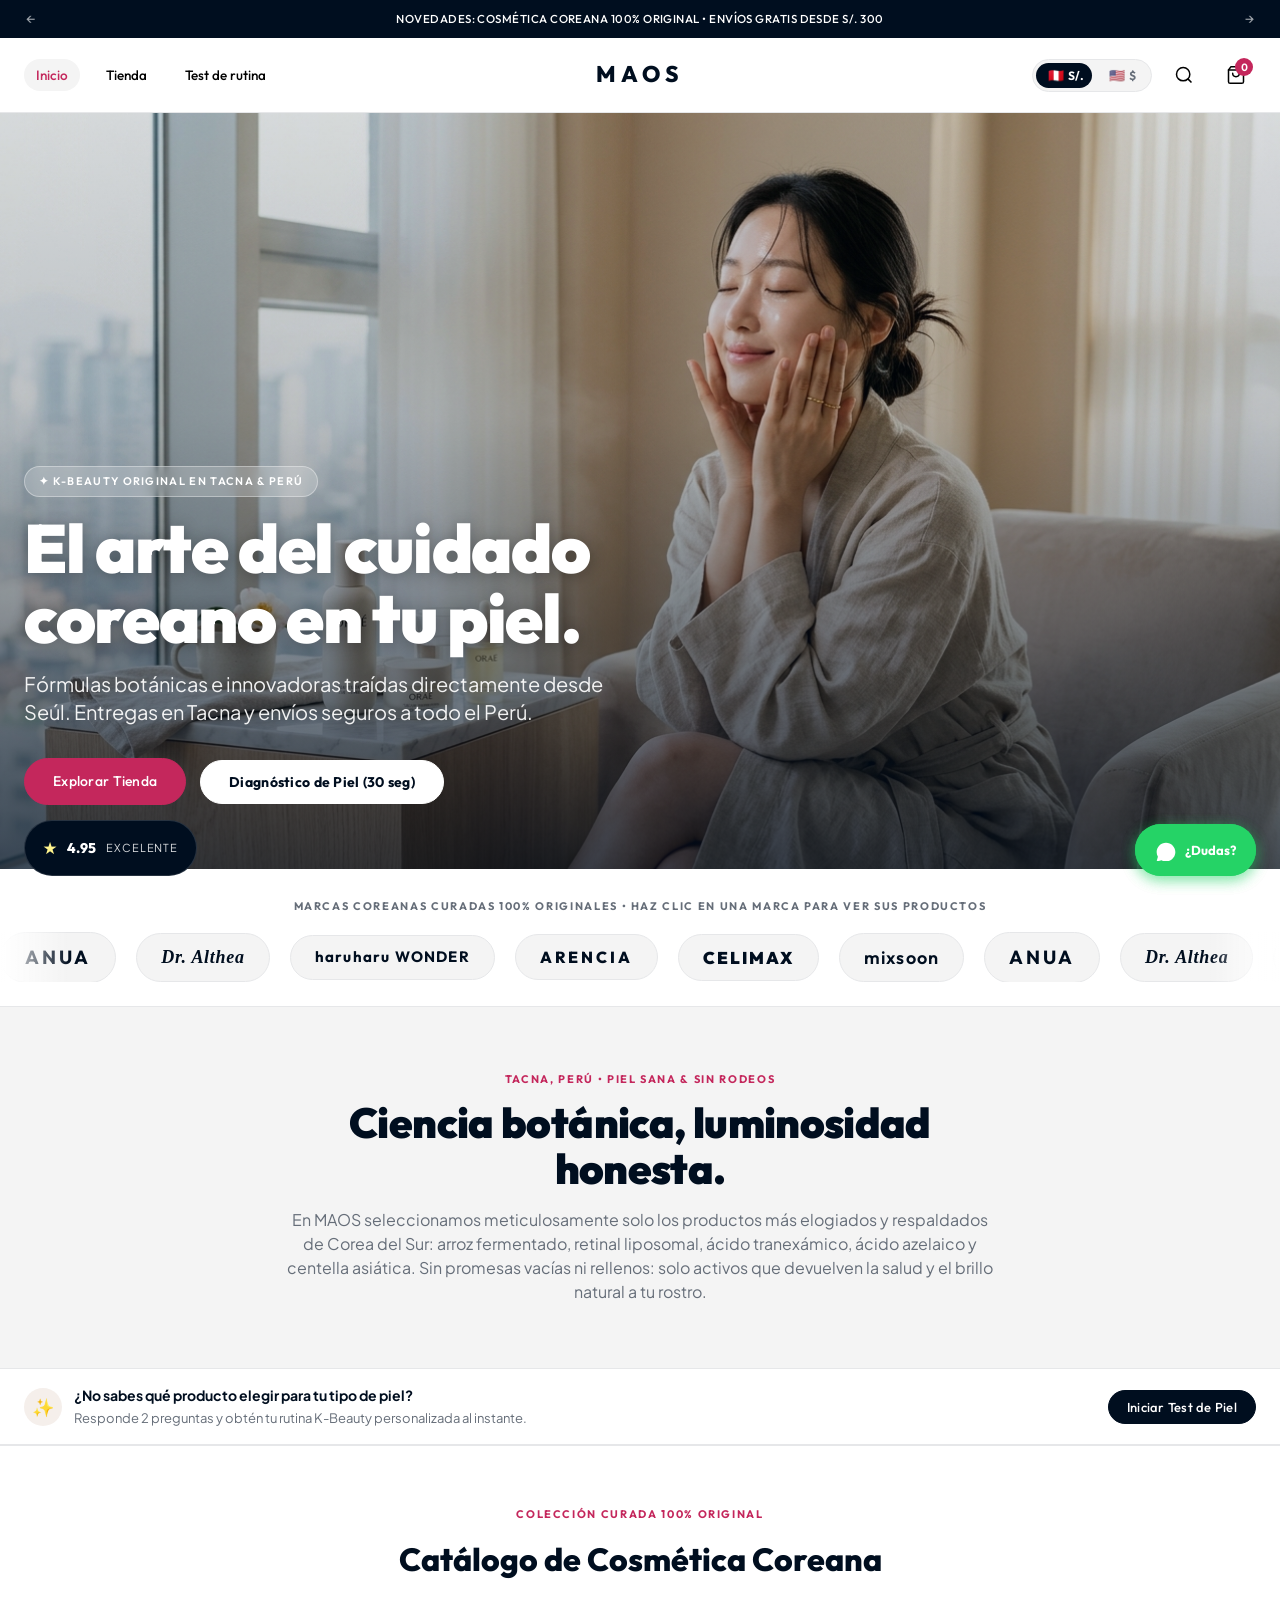
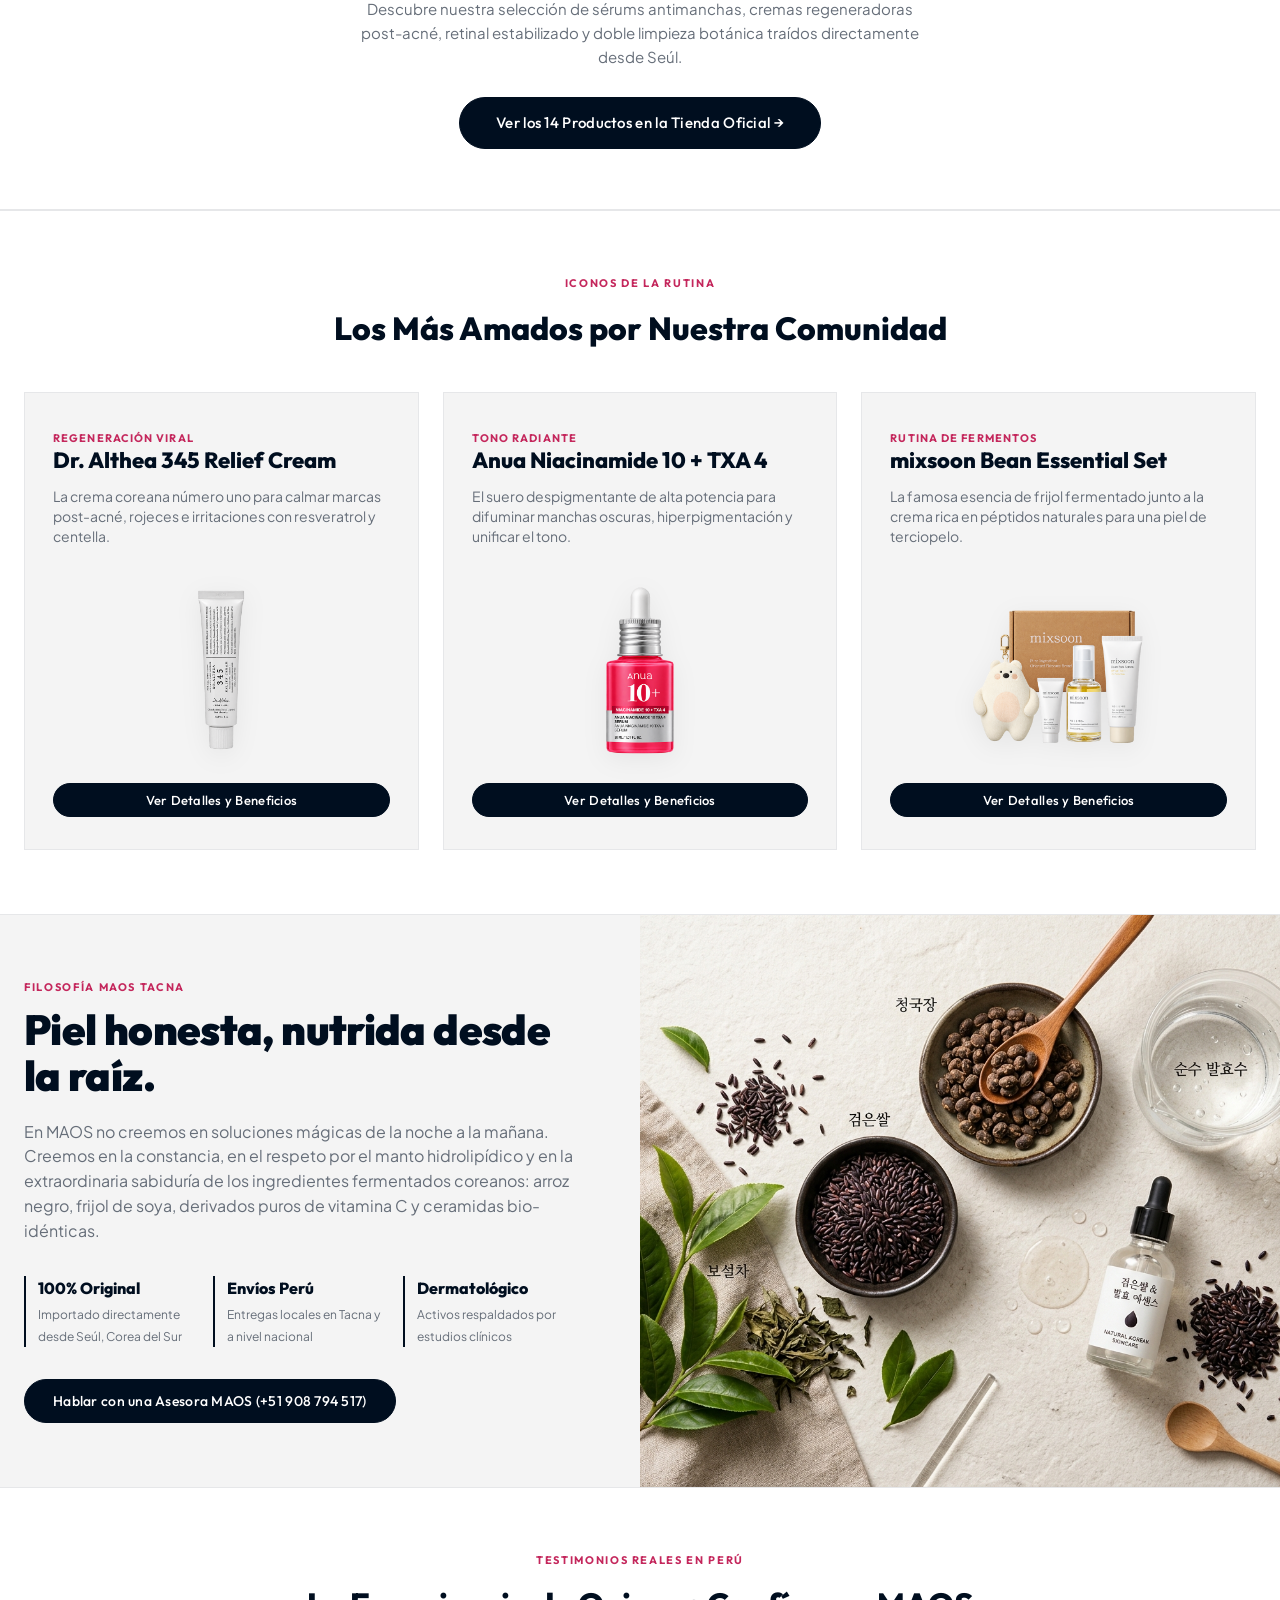
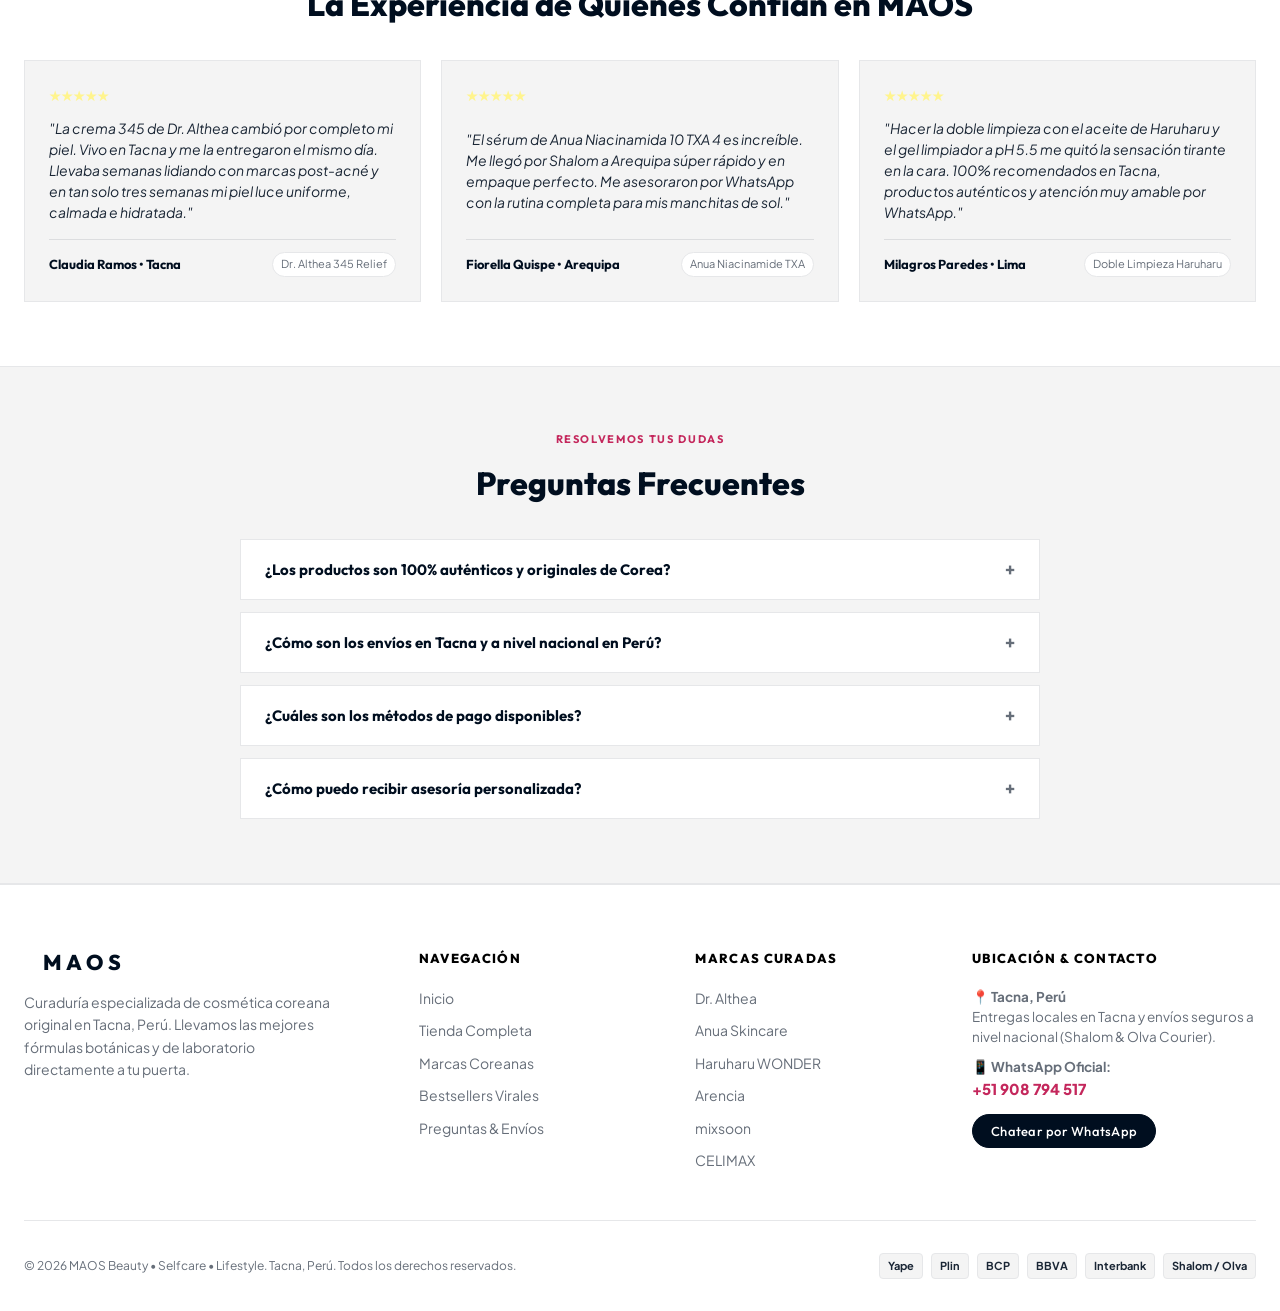
==== index.html @ 3d64fbd2 "maos.v1" ====
<!DOCTYPE html>
<html lang="es">

<head>
  <meta charset="UTF-8" />
  <meta name="viewport" content="width=device-width, initial-scale=1.0" />
  <title>MAOS • Skincare Coreano en Tacna, Perú | Cosmética 100% Original</title>
  <meta name="description"
    content="MAOS Tacna — Cosmética y skincare coreano 100% original. Envíos a todo el Perú y entregas en Tacna. Fórmulas auténticas de Seúl: Dr. Althea, Anua, Haruharu Wonder, Arencia, Celimax y Mixsoon." />

  <!-- Open Graph -->
  <meta property="og:title" content="MAOS • Skincare Coreano en Tacna, Perú" />
  <meta property="og:description"
    content="Cosmética coreana original curada en Tacna para transformar tu piel. Envíos gratis a partir de S/. 300 a todo el Perú." />
  <meta property="og:type" content="website" />
  <meta property="og:image" content="assets/hero_lifestyle.jpg" />

  <!-- Google Fonts & Stylesheet -->
  <link rel="stylesheet" href="index.css?v=9" />
  <link rel="icon" href="assets/logo.png" type="image/png" />
</head>

<body>

  <!-- TOP ANNOUNCEMENT BAR (From reference screenshot 1 & 2) -->
  <div class="top-announcement-bar" id="announcementBar">
    <button class="announcement-nav-btn" id="announcementPrev" aria-label="Anterior">←</button>
    <div class="announcement-text-wrap">
      <span class="announcement-text" id="announcementText">
        Novedades: Cosmética Coreana 100% Original • Envíos gratis desde S/. 300
      </span>
    </div>
    <button class="announcement-nav-btn" id="announcementNext" aria-label="Siguiente">→</button>
  </div>

  <!-- SITE HEADER (Desktop: 3 Options • Mobile: Screenshot 2, 3, 5) -->
  <header class="site-header">
    <div class="header-container">
      <!-- Mobile Left Cluster: 2-line Minimalist Hamburger + Search (Screenshot 2, 3, 5) -->
      <div class="header-left-cluster">
        <button class="mobile-menu-toggle" id="mobileMenuToggle" onclick="openMobileMenu()" aria-label="Abrir menú">
          <svg viewBox="0 0 24 24" width="22" height="22" fill="none" stroke="currentColor" stroke-width="2" stroke-linecap="round">
            <line x1="4" y1="9" x2="20" y2="9"></line>
            <line x1="4" y1="15" x2="20" y2="15"></line>
          </svg>
        </button>
        <a href="tienda.html" class="header-search-icon-btn" title="Buscar productos" aria-label="Buscar">
          <svg viewBox="0 0 24 24" width="20" height="20" fill="none" stroke="currentColor" stroke-width="2" stroke-linecap="round" stroke-linejoin="round">
            <circle cx="11" cy="11" r="8"></circle>
            <line x1="21" y1="21" x2="16.65" y2="16.65"></line>
          </svg>
        </a>
      </div>

      <!-- Desktop Left Navigation: EXACTLY 3 OPTIONS (Inicio, Tienda, Test de rutina) -->
      <nav class="nav-left" id="navLeft" aria-label="Navegación principal">
        <a href="index.html" class="nav-link active">Inicio</a>
        <a href="tienda.html" class="nav-link">Tienda</a>
        <a href="#rutinas" class="nav-link" id="navRutinaLink" onclick="openQuiz(); return false;">Test de rutina</a>
      </nav>

      <!-- Center Brand Logo (Pure SVG "MAOS") -->
      <div class="brand-center">
        <a href="index.html" class="brand-logo-wrap" aria-label="MAOS Skincare Inicio">
          <svg class="brand-logo-svg" viewBox="0 0 140 34" width="130" height="32" fill="currentColor"
            xmlns="http://www.w3.org/2000/svg">
            <text x="50%" y="25" text-anchor="middle" font-family="'Outfit', 'Plus Jakarta Sans', sans-serif"
              font-size="26" font-weight="800" letter-spacing="0.22em">MAOS</text>
          </svg>
        </a>
      </div>

      <!-- Right Utility Cluster -->
      <div class="header-utilities">
        <!-- Currency Toggle Switch (Soles ↔ USD) -->
        <div class="currency-toggle" id="currencyToggle" title="Cambiar moneda" role="radiogroup"
          aria-label="Seleccionar moneda">
          <div class="currency-toggle-slider" id="currencySlider"></div>
          <button class="currency-toggle-btn active" data-currency="PEN" role="radio" aria-checked="true">
            <span class="currency-flag">🇵🇪</span> S/.
          </button>
          <button class="currency-toggle-btn" data-currency="USD" role="radio" aria-checked="false">
            <span class="currency-flag">🇺🇸</span> $
          </button>
        </div>

        <!-- Desktop Search button -->
        <a href="tienda.html" class="icon-btn desktop-search-btn" title="Buscar productos" aria-label="Buscar">
          <svg viewBox="0 0 24 24" fill="none" stroke="currentColor">
            <circle cx="11" cy="11" r="8"></circle>
            <line x1="21" y1="21" x2="16.65" y2="16.65"></line>
          </svg>
        </a>

        <!-- Cart Trigger Button (Shopping bag icon) -->
        <button class="icon-btn header-cart-btn" id="cartBtn" onclick="openCart()" title="Ver carrito" aria-label="Carrito">
          <svg viewBox="0 0 24 24" width="22" height="22" fill="none" stroke="currentColor" stroke-width="1.8" stroke-linecap="round" stroke-linejoin="round">
            <path d="M6 2L3 6v14a2 2 0 0 0 2 2h14a2 2 0 0 0 2-2V6l-3-4z"></path>
            <line x1="3" y1="6" x2="21" y2="6"></line>
            <path d="M16 10a4 4 0 0 1-8 0"></path>
          </svg>
          <span class="cart-badge" id="cartBadge">0</span>
        </button>
      </div>
    </div>
  </header>

  <!-- MOBILE FULLSCREEN DRAWER (Inspired by A-dam Screenshot 1) -->
  <div class="mobile-drawer-overlay" id="mobileDrawerOverlay"></div>
  <aside class="mobile-menu-drawer" id="mobileMenuDrawer" aria-hidden="true">
    <div class="mobile-drawer-header">
      <div class="mobile-drawer-left">
        <button class="mobile-drawer-close-btn" id="mobileDrawerClose" aria-label="Cerrar menú">
          <svg viewBox="0 0 24 24" width="22" height="22" fill="none" stroke="currentColor" stroke-width="2" stroke-linecap="round">
            <line x1="18" y1="6" x2="6" y2="18"></line>
            <line x1="6" y1="6" x2="18" y2="18"></line>
          </svg>
        </button>
        <a href="tienda.html" class="mobile-drawer-search-btn" title="Buscar productos" onclick="closeMobileMenu();">
          <svg viewBox="0 0 24 24" width="20" height="20" fill="none" stroke="currentColor" stroke-width="2" stroke-linecap="round" stroke-linejoin="round">
            <circle cx="11" cy="11" r="8"></circle>
            <line x1="21" y1="21" x2="16.65" y2="16.65"></line>
          </svg>
        </a>
      </div>
      <div class="mobile-drawer-brand">
        <svg viewBox="0 0 140 34" width="110" height="26" fill="currentColor">
          <text x="50%" y="24" text-anchor="middle" font-family="'Outfit', sans-serif" font-size="24" font-weight="800" letter-spacing="0.22em">MAOS</text>
        </svg>
      </div>
      <div class="mobile-drawer-right">
        <button class="icon-btn" onclick="closeMobileMenu(); openCart();" aria-label="Carrito">
          <svg viewBox="0 0 24 24" width="22" height="22" fill="none" stroke="currentColor" stroke-width="1.8">
            <path d="M6 2L3 6v14a2 2 0 0 0 2 2h14a2 2 0 0 0 2-2V6l-3-4z"></path>
            <line x1="3" y1="6" x2="21" y2="6"></line>
            <path d="M16 10a4 4 0 0 1-8 0"></path>
          </svg>
          <span class="cart-badge mobile-menu-cart-badge">0</span>
        </button>
      </div>
    </div>

    <!-- Big Bold Navigation Links (Screenshot 1: Shop, Campaigns, Over ons...) -->
    <nav class="mobile-drawer-nav">
      <a href="index.html" class="mobile-drawer-link active">Inicio</a>
      <a href="tienda.html" class="mobile-drawer-link">Tienda</a>
      <a href="#rutinas" class="mobile-drawer-link" onclick="closeMobileMenu(); openQuiz(); return false;">Test de rutina</a>
    </nav>

    <!-- Bottom Footer of Drawer (Screenshot 1) -->
    <div class="mobile-drawer-footer">
      <div class="mobile-drawer-socials">
        <a href="https://instagram.com" target="_blank" aria-label="Instagram" class="mobile-social-icon">
          <svg viewBox="0 0 24 24" width="20" height="20" fill="none" stroke="currentColor" stroke-width="2"><rect x="2" y="2" width="20" height="20" rx="5" ry="5"></rect><path d="M16 11.37A4 4 0 1 1 12.63 8 4 4 0 0 1 16 11.37z"></path><line x1="17.5" y1="6.5" x2="17.51" y2="6.5"></line></svg>
        </a>
        <a href="https://tiktok.com" target="_blank" aria-label="TikTok" class="mobile-social-icon">
          <svg viewBox="0 0 24 24" width="20" height="20" fill="currentColor"><path d="M19.59 6.69a4.83 4.83 0 0 1-3.77-4.25V2h-3.45v13.67a2.89 2.89 0 0 1-5.2 1.74 2.89 2.89 0 0 1 2.31-4.64 2.93 2.93 0 0 1 .88.13V9.4a6.84 6.84 0 0 0-1-.05A6.33 6.33 0 0 0 3 15.68 6.34 6.34 0 0 0 9.34 22a6.34 6.34 0 0 0 6.34-6.34V9.05a8.21 8.21 0 0 0 4.91 1.64v-3.5a4.78 4.78 0 0 1-1-.5z"/></svg>
        </a>
        <a href="https://wa.me/51908794517" target="_blank" aria-label="WhatsApp" class="mobile-social-icon">
          <svg viewBox="0 0 24 24" width="20" height="20" fill="currentColor"><path d="M12.031 6.172c-3.181 0-5.767 2.586-5.768 5.766-.001 1.298.38 2.27 1.019 3.287l-.582 2.128 2.182-.573c.978.58 1.911.928 3.145.929 3.178 0 5.767-2.587 5.768-5.766.001-3.187-2.575-5.77-5.764-5.771zm3.392 8.244c-.144.405-.837.774-1.17.824-.299.045-.677.063-1.092-.069-.252-.08-.575-.187-.988-.365-1.739-.751-2.874-2.502-2.961-2.617-.087-.116-.708-.94-.708-1.793s.448-1.273.607-1.446c.159-.173.346-.217.462-.217l.332.007c.106.005.249-.04.39.299.144.347.491 1.2.534 1.287.043.087.072.188.014.303-.058.116-.087.188-.173.289l-.26.303c-.087.087-.177.182-.076.356.101.174.449.741.964 1.201.662.591 1.221.774 1.394.861.174.086.275.072.376-.044.101-.116.433-.506.549-.68.116-.173.231-.144.39-.086s1.011.477 1.184.564.289.13.332.202c.045.072.045.419-.1.824zm-3.423-10.416c-5.632 0-10.21 4.578-10.21 10.209 0 1.802.47 3.558 1.365 5.109l-1.455 5.314 5.457-1.432c1.488.812 3.167 1.24 4.843 1.241 5.631 0 10.21-4.578 10.21-10.209 0-5.631-4.579-10.231-10.21-10.231z"/></svg>
        </a>
      </div>
      
      <div class="mobile-drawer-bottom-bar">
        <div class="mobile-currency-select-wrap">
          <span id="mobileCurrencyFlag">🇵🇪</span>
          <select id="mobileCurrencySelect" aria-label="Cambiar moneda">
            <option value="PEN" selected>Soles (S/.)</option>
            <option value="USD">USD ($)</option>
          </select>
        </div>
        <a href="https://wa.me/51908794517" target="_blank" class="mobile-drawer-whatsapp-link">
          <svg viewBox="0 0 24 24" width="16" height="16" fill="currentColor">
            <path d="M12.031 6.172c-3.181 0-5.767 2.586-5.768 5.766-.001 1.298.38 2.27 1.019 3.287l-.582 2.128 2.182-.573c.978.58 1.911.928 3.145.929 3.178 0 5.767-2.587 5.768-5.766.001-3.187-2.575-5.77-5.764-5.771zm3.392 8.244c-.144.405-.837.774-1.17.824-.299.045-.677.063-1.092-.069-.252-.08-.575-.187-.988-.365-1.739-.751-2.874-2.502-2.961-2.617-.087-.116-.708-.94-.708-1.793s.448-1.273.607-1.446c.159-.173.346-.217.462-.217l.332.007c.106.005.249-.04.39.299.144.347.491 1.2.534 1.287.043.087.072.188.014.303-.058.116-.087.188-.173.289l-.26.303c-.087.087-.177.182-.076.356.101.174.449.741.964 1.201.662.591 1.221.774 1.394.861.174.086.275.072.376-.044.101-.116.433-.506.549-.68.116-.173.231-.144.39-.086s1.011.477 1.184.564.289.13.332.202c.045.072.045.419-.1.824zm-3.423-10.416c-5.632 0-10.21 4.578-10.21 10.209 0 1.802.47 3.558 1.365 5.109l-1.455 5.314 5.457-1.432c1.488.812 3.167 1.24 4.843 1.241 5.631 0 10.21-4.578 10.21-10.209 0-5.631-4.579-10.231-10.21-10.231z"/>
          </svg>
          <span>Asesoría Tacna</span>
        </a>
      </div>
    </div>
  </aside>

  <main>
    <!-- HERO BANNER (Full-bleed lifestyle image with bottom-left text overlay) -->
    <section class="hero-banner" aria-label="Sección principal">
      <div class="hero-image-wrapper">
        <img src="assets/hero_lifestyle.jpg" alt="Piel luminosa y radiante con cosmética coreana MAOS en Tacna"
          class="hero-image" />
      </div>
      <div class="hero-overlay-scrim"></div>

      <div class="hero-content">
        <span class="hero-badge">✦ K-BEAUTY ORIGINAL EN TACNA & PERÚ</span>
        <h1 class="hero-title">El arte del cuidado coreano en tu piel.</h1>
        <p class="hero-subtitle">
          Fórmulas botánicas e innovadoras traídas directamente desde Seúl. Entregas en Tacna y envíos seguros a todo el
          Perú.
        </p>
        <div class="hero-actions">
          <a href="tienda.html" class="btn-pill btn-pill-accent">Explorar Tienda</a>
          <button class="btn-pill btn-pill-white" id="heroQuizBtn">Diagnóstico de Piel (30 seg)</button>
        </div>
      </div>
    </section>

    <!-- BRAND LOGOS CAROUSEL / TICKER -->
    <section class="brand-carousel-section" id="marcas" aria-label="Nuestras Marcas Coreanas">
      <div class="brand-carousel-header">
        <span>Marcas Coreanas Curadas 100% Originales • Haz clic en una marca para ver sus productos</span>
      </div>
      <div class="brand-carousel-wrapper">
        <div class="brand-carousel-track">
          <!-- Group 1 (3 full repetitions = 18 cards ~2650px wide) -->
          <div class="brand-carousel-group">
            <div class="brand-logo-card" onclick="filterByBrand('Anua')"><span class="brand-logo-text anua">ANUA</span></div>
            <div class="brand-logo-card" onclick="filterByBrand('Dr. Althea')"><span class="brand-logo-text dr-althea">Dr. Althea</span></div>
            <div class="brand-logo-card" onclick="filterByBrand('Haruharu WONDER')"><span class="brand-logo-text haruharu">haruharu WONDER</span></div>
            <div class="brand-logo-card" onclick="filterByBrand('Arencia')"><span class="brand-logo-text arencia">ARENCIA</span></div>
            <div class="brand-logo-card" onclick="filterByBrand('CELIMAX')"><span class="brand-logo-text celimax">CELIMAX</span></div>
            <div class="brand-logo-card" onclick="filterByBrand('mixsoon')"><span class="brand-logo-text mixsoon">mixsoon</span></div>
            <div class="brand-logo-card" onclick="filterByBrand('Anua')"><span class="brand-logo-text anua">ANUA</span></div>
            <div class="brand-logo-card" onclick="filterByBrand('Dr. Althea')"><span class="brand-logo-text dr-althea">Dr. Althea</span></div>
            <div class="brand-logo-card" onclick="filterByBrand('Haruharu WONDER')"><span class="brand-logo-text haruharu">haruharu WONDER</span></div>
            <div class="brand-logo-card" onclick="filterByBrand('Arencia')"><span class="brand-logo-text arencia">ARENCIA</span></div>
            <div class="brand-logo-card" onclick="filterByBrand('CELIMAX')"><span class="brand-logo-text celimax">CELIMAX</span></div>
            <div class="brand-logo-card" onclick="filterByBrand('mixsoon')"><span class="brand-logo-text mixsoon">mixsoon</span></div>
            <div class="brand-logo-card" onclick="filterByBrand('Anua')"><span class="brand-logo-text anua">ANUA</span></div>
            <div class="brand-logo-card" onclick="filterByBrand('Dr. Althea')"><span class="brand-logo-text dr-althea">Dr. Althea</span></div>
            <div class="brand-logo-card" onclick="filterByBrand('Haruharu WONDER')"><span class="brand-logo-text haruharu">haruharu WONDER</span></div>
            <div class="brand-logo-card" onclick="filterByBrand('Arencia')"><span class="brand-logo-text arencia">ARENCIA</span></div>
            <div class="brand-logo-card" onclick="filterByBrand('CELIMAX')"><span class="brand-logo-text celimax">CELIMAX</span></div>
            <div class="brand-logo-card" onclick="filterByBrand('mixsoon')"><span class="brand-logo-text mixsoon">mixsoon</span></div>
          </div>
          <!-- Group 2 (exact clone for 100% seamless, continuous loop) -->
          <div class="brand-carousel-group" aria-hidden="true">
            <div class="brand-logo-card" onclick="filterByBrand('Anua')"><span class="brand-logo-text anua">ANUA</span></div>
            <div class="brand-logo-card" onclick="filterByBrand('Dr. Althea')"><span class="brand-logo-text dr-althea">Dr. Althea</span></div>
            <div class="brand-logo-card" onclick="filterByBrand('Haruharu WONDER')"><span class="brand-logo-text haruharu">haruharu WONDER</span></div>
            <div class="brand-logo-card" onclick="filterByBrand('Arencia')"><span class="brand-logo-text arencia">ARENCIA</span></div>
            <div class="brand-logo-card" onclick="filterByBrand('CELIMAX')"><span class="brand-logo-text celimax">CELIMAX</span></div>
            <div class="brand-logo-card" onclick="filterByBrand('mixsoon')"><span class="brand-logo-text mixsoon">mixsoon</span></div>
            <div class="brand-logo-card" onclick="filterByBrand('Anua')"><span class="brand-logo-text anua">ANUA</span></div>
            <div class="brand-logo-card" onclick="filterByBrand('Dr. Althea')"><span class="brand-logo-text dr-althea">Dr. Althea</span></div>
            <div class="brand-logo-card" onclick="filterByBrand('Haruharu WONDER')"><span class="brand-logo-text haruharu">haruharu WONDER</span></div>
            <div class="brand-logo-card" onclick="filterByBrand('Arencia')"><span class="brand-logo-text arencia">ARENCIA</span></div>
            <div class="brand-logo-card" onclick="filterByBrand('CELIMAX')"><span class="brand-logo-text celimax">CELIMAX</span></div>
            <div class="brand-logo-card" onclick="filterByBrand('mixsoon')"><span class="brand-logo-text mixsoon">mixsoon</span></div>
            <div class="brand-logo-card" onclick="filterByBrand('Anua')"><span class="brand-logo-text anua">ANUA</span></div>
            <div class="brand-logo-card" onclick="filterByBrand('Dr. Althea')"><span class="brand-logo-text dr-althea">Dr. Althea</span></div>
            <div class="brand-logo-card" onclick="filterByBrand('Haruharu WONDER')"><span class="brand-logo-text haruharu">haruharu WONDER</span></div>
            <div class="brand-logo-card" onclick="filterByBrand('Arencia')"><span class="brand-logo-text arencia">ARENCIA</span></div>
            <div class="brand-logo-card" onclick="filterByBrand('CELIMAX')"><span class="brand-logo-text celimax">CELIMAX</span></div>
            <div class="brand-logo-card" onclick="filterByBrand('mixsoon')"><span class="brand-logo-text mixsoon">mixsoon</span></div>
          </div>
        </div>
      </div>
    </section>

    <!-- EDITORIAL TEXT SECTION -->
    <section class="editorial-section">
      <div class="editorial-container">
        <span class="editorial-eyebrow">Tacna, Perú • Piel Sana & Sin Rodeos</span>
        <h2 class="editorial-headline">Ciencia botánica, luminosidad honesta.</h2>
        <p class="editorial-body">
          En MAOS seleccionamos meticulosamente solo los productos más elogiados y respaldados de Corea del Sur: arroz
          fermentado, retinal liposomal, ácido tranexámico, ácido azelaico y centella asiática. Sin promesas vacías ni
          rellenos: solo activos que devuelven la salud y el brillo natural a tu rostro.
        </p>
      </div>
    </section>

    <!-- ROUTINE QUIZ TEASER BAR -->
    <section class="quiz-teaser-strip">
      <div class="container">
        <div class="quiz-teaser-content">
          <div class="quiz-teaser-info">
            <div class="quiz-teaser-icon">✨</div>
            <div class="quiz-teaser-text">
              <strong>¿No sabes qué producto elegir para tu tipo de piel?</strong>
              <span>Responde 2 preguntas y obtén tu rutina K-Beauty personalizada al instante.</span>
            </div>
          </div>
          <button class="btn-pill btn-pill-primary btn-pill-sm" id="startQuizBtn">
            Iniciar Test de Piel
          </button>
        </div>
      </div>
    </section>

    <!-- EXPLORE TIENDA CTA BANNER -->
    <section class="home-catalog-cta-section" style="padding: 60px 0; background: var(--color-paper-white); border-top: 1px solid var(--color-cloud-veil); border-bottom: 1px solid var(--color-cloud-veil);">
      <div class="container" style="text-align: center;">
        <span class="editorial-eyebrow">COLECCIÓN CURADA 100% ORIGINAL</span>
        <h2 style="font-family: var(--font-display); font-size: 32px; font-weight: 800; color: var(--color-midcurrent-navy); margin-bottom: 14px;">
          Catálogo de Cosmética Coreana
        </h2>
        <p style="font-size: 15px; color: var(--color-slate-gray); max-width: 580px; margin: 0 auto 28px; line-height: 1.6;">
          Descubre nuestra selección de sérums antimanchas, cremas regeneradoras post-acné, retinal estabilizado y doble limpieza botánica traídos directamente desde Seúl.
        </p>
        <a href="tienda.html" class="btn-pill btn-pill-primary" style="padding: 14px 36px; font-size: 15px;">
          Ver los 14 Productos en la Tienda Oficial →
        </a>
      </div>
    </section>

    <!-- BESTSELLER SPOTLIGHTS -->
    <section class="featured-spotlight-section" id="spotlights">
      <div class="container">
        <div style="text-align: center; margin-bottom: 40px;">
          <span class="editorial-eyebrow">ICONOS DE LA RUTINA</span>
          <h2
            style="font-family: var(--font-display); font-size: 32px; font-weight: 800; color: var(--color-midcurrent-navy);">
            Los Más Amados por Nuestra Comunidad
          </h2>
        </div>

        <div class="spotlight-grid">
          <!-- Spotlight 1 -->
          <div class="spotlight-card">
            <div>
              <span class="spotlight-eyebrow">REGENERACIÓN VIRAL</span>
              <h3 class="spotlight-title">Dr. Althea 345 Relief Cream</h3>
              <p class="spotlight-desc">
                La crema coreana número uno para calmar marcas post-acné, rojeces e irritaciones con resveratrol y
                centella.
              </p>
            </div>
            <div class="spotlight-img-wrap">
              <img src="assets/products/dr-althea-345-relief-cream.png" alt="Dr Althea 345 Relief Cream" />
            </div>
            <button class="btn-pill btn-pill-primary btn-pill-sm" onclick="openQuickView('dr-althea-345-relief-cream')">
              Ver Detalles y Beneficios
            </button>
          </div>

          <!-- Spotlight 2 -->
          <div class="spotlight-card">
            <div>
              <span class="spotlight-eyebrow">TONO RADIANTE</span>
              <h3 class="spotlight-title">Anua Niacinamide 10 + TXA 4</h3>
              <p class="spotlight-desc">
                El suero despigmentante de alta potencia para difuminar manchas oscuras, hiperpigmentación y unificar el
                tono.
              </p>
            </div>
            <div class="spotlight-img-wrap">
              <img src="assets/products/anua-niacinamide-10-txa-4.png" alt="Anua Niacinamide TXA Serum" />
            </div>
            <button class="btn-pill btn-pill-primary btn-pill-sm" onclick="openQuickView('anua-niacinamide-10-txa-4')">
              Ver Detalles y Beneficios
            </button>
          </div>

          <!-- Spotlight 3 -->
          <div class="spotlight-card">
            <div>
              <span class="spotlight-eyebrow">RUTINA DE FERMENTOS</span>
              <h3 class="spotlight-title">mixsoon Bean Essential Set</h3>
              <p class="spotlight-desc">
                La famosa esencia de frijol fermentado junto a la crema rica en péptidos naturales para una piel de
                terciopelo.
              </p>
            </div>
            <div class="spotlight-img-wrap">
              <img src="assets/products/mixsoon-bean-essential-skincare-set.png" alt="mixsoon Bean Essential Set" />
            </div>
            <button class="btn-pill btn-pill-primary btn-pill-sm"
              onclick="openQuickView('mixsoon-bean-essential-skincare-set')">
              Ver Detalles y Beneficios
            </button>
          </div>
        </div>
      </div>
    </section>

    <!-- PHILOSOPHY / SUSTAINABILITY SPLIT SECTION -->
    <section class="philosophy-split-section" id="filosofia">
      <div class="philosophy-grid">
        <div class="philosophy-text-col">
          <span class="editorial-eyebrow">FILOSOFÍA MAOS TACNA</span>
          <h2 class="philosophy-headline">Piel honesta, nutrida desde la raíz.</h2>
          <p class="philosophy-body">
            En MAOS no creemos en soluciones mágicas de la noche a la mañana. Creemos en la constancia, en el respeto
            por el manto hidrolipídico y en la extraordinaria sabiduría de los ingredientes fermentados coreanos: arroz
            negro, frijol de soya, derivados puros de vitamina C y ceramidas bio-idénticas.
          </p>

          <div class="philosophy-badges">
            <div class="phil-badge-item">
              <strong>100% Original</strong>
              <span>Importado directamente desde Seúl, Corea del Sur</span>
            </div>
            <div class="phil-badge-item">
              <strong>Envíos Perú</strong>
              <span>Entregas locales en Tacna y a nivel nacional</span>
            </div>
            <div class="phil-badge-item">
              <strong>Dermatológico</strong>
              <span>Activos respaldados por estudios clínicos</span>
            </div>
          </div>

          <button class="btn-pill btn-pill-primary"
            onclick="openWhatsAppDirect('¡Hola Maos Tacna! Me encanta su filosofía, quiero consultar una duda sobre mi rutina.')">
            Hablar con una Asesora MAOS (+51 908 794 517)
          </button>
        </div>

        <div class="philosophy-image-col">
          <img src="assets/ingredients_flatlay.jpg"
            alt="Ingredientes naturales de cosmética coreana MAOS: arroz negro, té verde y fermentos botánicos" />
        </div>
      </div>
    </section>

    <!-- CUSTOMER REVIEWS & SOCIAL PROOF (PERÚ) -->
    <section class="reviews-section">
      <div class="container">
        <div style="text-align: center;">
          <span class="editorial-eyebrow">TESTIMONIOS REALES EN PERÚ</span>
          <h2
            style="font-family: var(--font-display); font-size: 32px; font-weight: 800; color: var(--color-midcurrent-navy);">
            La Experiencia de Quienes Confían en MAOS
          </h2>
        </div>

        <div class="reviews-grid">
          <div class="review-card">
            <div class="review-stars">★★★★★</div>
            <p class="review-quote">
              "La crema 345 de Dr. Althea cambió por completo mi piel. Vivo en Tacna y me la entregaron el mismo día.
              Llevaba semanas lidiando con marcas post-acné y en tan solo tres semanas mi piel luce uniforme, calmada e
              hidratada."
            </p>
            <div class="review-author-row">
              <span class="review-author-name">Claudia Ramos • Tacna</span>
              <span class="review-product-tag">Dr. Althea 345 Relief</span>
            </div>
          </div>

          <div class="review-card">
            <div class="review-stars">★★★★★</div>
            <p class="review-quote">
              "El sérum de Anua Niacinamida 10 TXA 4 es increíble. Me llegó por Shalom a Arequipa súper rápido y en
              empaque perfecto. Me asesoraron por WhatsApp con la rutina completa para mis manchitas de sol."
            </p>
            <div class="review-author-row">
              <span class="review-author-name">Fiorella Quispe • Arequipa</span>
              <span class="review-product-tag">Anua Niacinamide TXA</span>
            </div>
          </div>

          <div class="review-card">
            <div class="review-stars">★★★★★</div>
            <p class="review-quote">
              "Hacer la doble limpieza con el aceite de Haruharu y el gel limpiador a pH 5.5 me quitó la sensación
              tirante en la cara. 100% recomendados en Tacna, productos auténticos y atención muy amable por WhatsApp."
            </p>
            <div class="review-author-row">
              <span class="review-author-name">Milagros Paredes • Lima</span>
              <span class="review-product-tag">Doble Limpieza Haruharu</span>
            </div>
          </div>
        </div>
      </div>
    </section>

    <!-- FREQUENTLY ASKED QUESTIONS (PERÚ) -->
    <section class="faq-section" id="faq">
      <div class="container">
        <div style="text-align: center;">
          <span class="editorial-eyebrow">RESOLVEMOS TUS DUDAS</span>
          <h2
            style="font-family: var(--font-display); font-size: 32px; font-weight: 800; color: var(--color-midcurrent-navy);">
            Preguntas Frecuentes
          </h2>
        </div>

        <div class="faq-list">
          <div class="faq-item">
            <button class="faq-question-btn" type="button">
              <span>¿Los productos son 100% auténticos y originales de Corea?</span>
              <span class="faq-icon">+</span>
            </button>
            <div class="faq-answer">
              <p>
                Sí, absolutamente. En MAOS solo comercializamos cosmética 100% original importada directamente con lotes
                y fechas de vencimiento verificables de distribuidores autorizados en Seúl, Corea del Sur. Cada producto
                viene en su envase original con sellos intactos.
              </p>
            </div>
          </div>

          <div class="faq-item">
            <button class="faq-question-btn" type="button">
              <span>¿Cómo son los envíos en Tacna y a nivel nacional en Perú?</span>
              <span class="faq-icon">+</span>
            </button>
            <div class="faq-answer">
              <p>
                En <strong>Tacna</strong> realizamos delivery local en el día o coordinación de recojo. Para el
                <strong>resto del Perú</strong>, enviamos por <strong>Shalom y Olva Courier</strong> con número de
                seguimiento. Recuerda que en compras superiores a <strong>S/. 300 soles</strong> el envío es
                completamente <strong>GRATIS</strong>.
              </p>
            </div>
          </div>

          <div class="faq-item">
            <button class="faq-question-btn" type="button">
              <span>¿Cuáles son los métodos de pago disponibles?</span>
              <span class="faq-icon">+</span>
            </button>
            <div class="faq-answer">
              <p>
                Aceptamos <strong>Yape</strong>, <strong>Plin</strong>, transferencias bancarias <strong>BCP</strong>,
                <strong>BBVA</strong>, <strong>Interbank</strong>, y tarjetas de crédito o débito. También puedes
                coordinar tu pago directamente por WhatsApp con nuestro equipo.
              </p>
            </div>
          </div>

          <div class="faq-item">
            <button class="faq-question-btn" type="button">
              <span>¿Cómo puedo recibir asesoría personalizada?</span>
              <span class="faq-icon">+</span>
            </button>
            <div class="faq-answer">
              <p>
                Puedes realizar nuestro <strong>Test de Rutina</strong> aquí en la página o escribirnos directamente a
                nuestro WhatsApp oficial <strong>+51 908 794 517</strong>. Evaluamos tu tipo de piel, historial de
                productos y te armamos una rutina efectiva ajustada a tus metas.
              </p>
            </div>
          </div>
        </div>
      </div>
    </section>
  </main>

  <!-- FLOATING TRUST WIDGET (DESIGN.md: Midcurrent Navy #000e1f, bottom-left) -->
  <aside class="trust-widget" id="trustWidget" title="Ver opiniones de clientes verificados">
    <span class="trust-widget-star">★</span>
    <span class="trust-widget-score">4.95</span>
    <span class="trust-widget-label">Excelente</span>
  </aside>

  <!-- FLOATING WHATSAPP CHAT BUTTON (+51 908794517) -->
  <button class="whatsapp-widget" id="whatsappWidget" aria-label="Chatear con MAOS en WhatsApp">
    <svg viewBox="0 0 24 24">
      <path
        d="M12.031 6.172c-3.181 0-5.767 2.586-5.768 5.766-.001 1.298.38 2.27 1.019 3.287l-.582 2.128 2.182-.573c.978.58 1.911.928 3.145.929 3.178 0 5.767-2.587 5.768-5.766.001-3.187-2.575-5.77-5.764-5.771zm3.392 8.244c-.144.405-.837.774-1.17.824-.299.045-.677.063-1.092-.069-.252-.08-.575-.187-.988-.365-1.739-.751-2.874-2.502-2.961-2.617-.087-.116-.708-.94-.708-1.793s.448-1.273.607-1.446c.159-.173.346-.217.462-.217l.332.007c.106.005.249-.04.39.299.144.347.491 1.2.534 1.287.043.087.072.188.014.303-.058.116-.087.188-.173.289l-.26.303c-.087.087-.177.182-.076.356.101.174.449.741.964 1.201.662.591 1.221.774 1.394.861.174.086.275.072.376-.044.101-.116.433-.506.549-.68.116-.173.231-.144.39-.086s1.011.477 1.184.564.289.13.332.202c.045.072.045.419-.1.824zm-3.423-10.416c-5.632 0-10.21 4.578-10.21 10.209 0 1.802.47 3.558 1.365 5.109l-1.455 5.314 5.457-1.432c1.488.812 3.167 1.24 4.843 1.241 5.631 0 10.21-4.578 10.21-10.209 0-5.631-4.579-10.231-10.21-10.231z" />
    </svg>
    <span>¿Dudas?</span>
  </button>

  <!-- SLIDE-OUT CART DRAWER (Inspired by Screenshot 4) -->
  <div class="cart-drawer-backdrop" id="cartDrawerBackdrop" aria-hidden="true">
    <div class="cart-drawer" role="dialog" aria-modal="true" aria-labelledby="cartDrawerTitle">
      <div class="cart-drawer-header">
        <button class="cart-drawer-round-close" id="cartCloseBtn" aria-label="Cerrar carrito">
          <svg viewBox="0 0 24 24" width="18" height="18" fill="none" stroke="currentColor" stroke-width="2.5" stroke-linecap="round">
            <line x1="18" y1="6" x2="6" y2="18"></line>
            <line x1="6" y1="6" x2="18" y2="18"></line>
          </svg>
        </button>
        <div class="cart-drawer-title-wrap">
          <svg viewBox="0 0 24 24" width="20" height="20" fill="none" stroke="currentColor" stroke-width="1.8">
            <path d="M6 2L3 6v14a2 2 0 0 0 2 2h14a2 2 0 0 0 2-2V6l-3-4z"></path>
            <line x1="3" y1="6" x2="21" y2="6"></line>
            <path d="M16 10a4 4 0 0 1-8 0"></path>
          </svg>
          <h3 class="cart-drawer-title" id="cartDrawerTitle">
            Tu Carrito <span id="cartHeaderCount">(0)</span>
          </h3>
        </div>
      </div>

      <!-- Free Shipping Meter (Threshold: S/. 300) -->
      <div class="cart-shipping-meter">
        <div class="shipping-meter-text" id="cartShippingStatus">
          Te faltan <strong>S/. 300</strong> para obtener <strong>ENVÍO GRATIS</strong>
        </div>
        <div class="shipping-progress-track">
          <div class="shipping-progress-bar" id="cartShippingBar"></div>
        </div>
      </div>

      <!-- Items List -->
      <div class="cart-items-container" id="cartItemsList">
        <!-- Injected by app.js -->
      </div>

      <!-- Cart Drawer Footer (Screenshot 4) -->
      <div class="cart-drawer-footer">
        <div class="cart-summary-total-row">
          <span class="cart-total-label">TOTAL</span>
          <span class="cart-total-value" id="cartTotal">S/. 0</span>
        </div>

        <div class="cart-footer-actions">
          <button class="btn-whatsapp-checkout" id="btnWhatsAppCheckout">
            Finalizar Pedido por WhatsApp
          </button>
        </div>
        <p class="cart-checkout-disclaimer">
          Precios en Soles (o USD) • Envíos a todo el Perú desde Tacna
        </p>
      </div>
    </div>
  </div>

  <!-- QUICK VIEW MODAL (Includes Quantity Selector & Add to Cart) -->
  <div class="modal-backdrop" id="quickViewModal" aria-hidden="true">
    <div class="quickview-card" role="dialog" aria-modal="true">
      <button class="modal-close-btn" id="quickViewClose" aria-label="Cerrar modal">✕</button>
      <div id="quickViewBody" style="display: contents;">
        <!-- Injected by app.js -->
      </div>
    </div>
  </div>

  <!-- ROUTINE QUIZ MODAL -->
  <div class="modal-backdrop" id="quizModal" aria-hidden="true">
    <div class="quiz-card" role="dialog" aria-modal="true">
      <button class="modal-close-btn" id="quizClose" aria-label="Cerrar test">✕</button>

      <!-- Step 1 -->
      <div class="quiz-step active" id="quizStep1">
        <h3>Paso 1: ¿Cómo describirías tu piel?</h3>
        <p class="subtitle">Selecciona la opción que mejor represente tu estado diario:</p>
        <div class="quiz-options-grid">
          <button class="quiz-opt-btn" onclick="selectQuizType('grasa')">
            <strong>Mixta a Grasa</strong>
            <span>Brillo en zona T, tendencia a poros dilatados y puntos negros.</span>
          </button>
          <button class="quiz-opt-btn" onclick="selectQuizType('seca')">
            <strong>Seca a Deshidratada</strong>
            <span>Sensación tirante, falta de luminosidad y textura áspera.</span>
          </button>
          <button class="quiz-opt-btn" onclick="selectQuizType('sensible')">
            <strong>Sensible / Reactiva</strong>
            <span>Se enrojece con facilidad, picor o intolerancia a fórmulas pesadas.</span>
          </button>
          <button class="quiz-opt-btn" onclick="selectQuizType('normal')">
            <strong>Equilibrada / Normal</strong>
            <span>Busca mantener hidratación y prevenir los signos de la edad.</span>
          </button>
        </div>
      </div>

      <!-- Step 2 -->
      <div class="quiz-step" id="quizStep2">
        <h3>Paso 2: ¿Cuál es tu objetivo prioritario?</h3>
        <p class="subtitle">¿Qué te gustaría transformar o mejorar primero en tu piel?</p>
        <div class="quiz-options-grid">
          <button class="quiz-opt-btn" onclick="selectQuizGoal('manchas')">
            <strong>Atenuar Manchas & Tono</strong>
            <span>Manchas de sol o marcas post-acné oscuras.</span>
          </button>
          <button class="quiz-opt-btn" onclick="selectQuizGoal('rojeces')">
            <strong>Calmar Rojeces & Brotes</strong>
            <span>Alivio inmediato de inflamación y rojeces reactivas.</span>
          </button>
          <button class="quiz-opt-btn" onclick="selectQuizGoal('antiedad')">
            <strong>Firmeza, Poros & Líneas</strong>
            <span>Retinoides, elasticidad y textura ultra suave.</span>
          </button>
          <button class="quiz-opt-btn" onclick="selectQuizGoal('hidratacion')">
            <strong>Efecto Glass Skin / Hidratación</strong>
            <span>Aspecto jugoso, barrera fuerte y resplandor natural.</span>
          </button>
        </div>
      </div>

      <!-- Step 3: Recommendations -->
      <div class="quiz-step" id="quizStep3">
        <h3>¡Tu Diagnóstico de Belleza está Listo!</h3>
        <p class="subtitle">Fórmulas seleccionadas para sincronizar con tus necesidades:</p>
        <div id="quizResultsContainer">
          <!-- Injected dynamically -->
        </div>
      </div>
    </div>
  </div>

  <!-- TRUST REVIEWS MODAL -->
  <div class="modal-backdrop" id="trustModal" aria-hidden="true">
    <div class="quiz-card" style="max-width: 580px;">
      <button class="modal-close-btn" id="trustClose" aria-label="Cerrar">✕</button>
      <div style="display: flex; align-items: center; gap: 12px; margin-bottom: 12px;">
        <span style="font-size: 28px; color: var(--color-sunbeam);">★</span>
        <div>
          <h3 style="margin-bottom: 2px;">Calificación 4.95 / 5.0</h3>
          <p style="font-size: 13px; color: var(--color-slate-gray);">Basado en compras verificadas en Tacna y todo el
            Perú</p>
        </div>
      </div>
      <p style="font-size: 14px; line-height: 1.5; color: var(--color-slate-gray); margin-bottom: 20px;">
        En MAOS cada producto cuenta con código de autenticidad verificable. Nuestro compromiso es brindarte atención
        cercana y fórmulas que verdaderamente marquen un antes y un después en tu piel.
      </p>
      <div style="border-top: 1px solid var(--color-cloud-veil); padding-top: 16px; display: flex; gap: 10px;">
        <button class="btn-pill btn-pill-primary" style="flex: 1;"
          onclick="document.getElementById('trustModal').classList.remove('active'); document.getElementById('catalogo').scrollIntoView();">
          Ver Catálogo Completo
        </button>
      </div>
    </div>
  </div>

  <!-- SLIDE-OUT CART DRAWER (Screenshot 4) -->
  <div class="cart-drawer-backdrop" id="cartDrawerBackdrop" aria-hidden="true">
    <div class="cart-drawer" role="dialog" aria-modal="true" aria-labelledby="cartDrawerTitle">
      <div class="cart-drawer-header">
        <button class="cart-drawer-round-close" id="cartCloseBtn" aria-label="Cerrar carrito">
          <svg viewBox="0 0 24 24" width="18" height="18" fill="none" stroke="currentColor" stroke-width="2.5" stroke-linecap="round">
            <line x1="18" y1="6" x2="6" y2="18"></line>
            <line x1="6" y1="6" x2="18" y2="18"></line>
          </svg>
        </button>
        <div class="cart-drawer-title-wrap">
          <svg viewBox="0 0 24 24" width="20" height="20" fill="none" stroke="currentColor" stroke-width="1.8">
            <path d="M6 2L3 6v14a2 2 0 0 0 2 2h14a2 2 0 0 0 2-2V6l-3-4z"></path>
            <line x1="3" y1="6" x2="21" y2="6"></line>
            <path d="M16 10a4 4 0 0 1-8 0"></path>
          </svg>
          <h3 class="cart-drawer-title" id="cartDrawerTitle">
            Tu Carrito <span id="cartHeaderCount">(0)</span>
          </h3>
        </div>
      </div>

      <!-- Free Shipping Meter (Threshold: S/. 300) -->
      <div class="cart-shipping-meter">
        <div class="shipping-meter-text" id="cartShippingStatus">
          Te faltan <strong>S/. 300</strong> para obtener <strong>ENVÍO GRATIS</strong>
        </div>
        <div class="shipping-progress-track">
          <div class="shipping-progress-bar" id="cartShippingBar"></div>
        </div>
      </div>

      <!-- Items List -->
      <div class="cart-items-container" id="cartItemsList">
        <!-- Injected by app.js -->
      </div>

      <!-- Cart Drawer Footer (Screenshot 4) -->
      <div class="cart-drawer-footer">
        <div class="cart-summary-total-row">
          <span class="cart-total-label">TOTAL</span>
          <span class="cart-total-value" id="cartTotal">S/. 0</span>
        </div>

        <div class="cart-footer-actions">
          <button class="btn-whatsapp-checkout" id="btnWhatsAppCheckout">
            Finalizar Pedido por WhatsApp
          </button>
        </div>
        <p class="cart-checkout-disclaimer">
          Precios en Soles (o USD) • Envíos a todo el Perú desde Tacna
        </p>
      </div>
    </div>
  </div>

  <!-- FLOATING WHATSAPP CHAT BUTTON (+51 908794517) -->
  <button class="whatsapp-widget" id="whatsappWidget" aria-label="Chatear con MAOS en WhatsApp">
    <svg viewBox="0 0 24 24">
      <path
        d="M12.031 6.172c-3.181 0-5.767 2.586-5.768 5.766-.001 1.298.38 2.27 1.019 3.287l-.582 2.128 2.182-.573c.978.58 1.911.928 3.145.929 3.178 0 5.767-2.587 5.768-5.766.001-3.187-2.575-5.77-5.764-5.771zm3.392 8.244c-.144.405-.837.774-1.17.824-.299.045-.677.063-1.092-.069-.252-.08-.575-.187-.988-.365-1.739-.751-2.874-2.502-2.961-2.617-.087-.116-.708-.94-.708-1.793s.448-1.273.607-1.446c.159-.173.346-.217.462-.217l.332.007c.106.005.249-.04.39.299.144.347.491 1.2.534 1.287.043.087.072.188.014.303-.058.116-.087.188-.173.289l-.26.303c-.087.087-.177.182-.076.356.101.174.449.741.964 1.201.662.591 1.221.774 1.394.861.174.086.275.072.376-.044.101-.116.433-.506.549-.68.116-.173.231-.144.39-.086s1.011.477 1.184.564.289.13.332.202c.045.072.045.419-.1.824zm-3.423-10.416c-5.632 0-10.21 4.578-10.21 10.209 0 1.802.47 3.558 1.365 5.109l-1.455 5.314 5.457-1.432c1.488.812 3.167 1.24 4.843 1.241 5.631 0 10.21-4.578 10.21-10.209 0-5.631-4.579-10.231-10.21-10.231z" />
    </svg>
    <span>¿Dudas?</span>
  </button>

  <!-- TOAST NOTIFICATION CONTAINER -->
  <div class="toast-container" id="toastContainer" aria-live="polite"></div>

  <!-- SITE FOOTER (Tacna, Perú) -->
  <footer class="site-footer">
    <div class="container">
      <div class="footer-top-grid">
        <!-- Brand Info -->
        <div class="footer-brand-col">
          <svg class="footer-logo-svg" viewBox="0 0 140 34" width="120" height="28" fill="var(--color-midcurrent-navy)"
            xmlns="http://www.w3.org/2000/svg">
            <text x="50%" y="25" text-anchor="middle" font-family="'Outfit', 'Plus Jakarta Sans', sans-serif"
              font-size="26" font-weight="800" letter-spacing="0.22em">MAOS</text>
          </svg>
          <p>
            Curaduría especializada de cosmética coreana original en Tacna, Perú. Llevamos las mejores fórmulas
            botánicas y de laboratorio directamente a tu puerta.
          </p>
        </div>

        <!-- Links: Navegación -->
        <div class="footer-col">
          <h4>Navegación</h4>
          <ul>
            <li><a href="index.html">Inicio</a></li>
            <li><a href="tienda.html">Tienda Completa</a></li>
            <li><a href="marcas.html">Marcas Coreanas</a></li>
            <li><a href="bestsellers.html">Bestsellers Virales</a></li>
            <li><a href="preguntas.html">Preguntas & Envíos</a></li>
          </ul>
        </div>

        <!-- Links: Marcas -->
        <div class="footer-col">
          <h4>Marcas Curadas</h4>
          <ul>
            <li><a href="tienda.html" onclick="sessionStorage.setItem('filterBrand','Dr. Althea');">Dr. Althea</a></li>
            <li><a href="tienda.html" onclick="sessionStorage.setItem('filterBrand','Anua');">Anua Skincare</a></li>
            <li><a href="tienda.html" onclick="sessionStorage.setItem('filterBrand','Haruharu WONDER');">Haruharu WONDER</a></li>
            <li><a href="tienda.html" onclick="sessionStorage.setItem('filterBrand','Arencia');">Arencia</a></li>
            <li><a href="tienda.html" onclick="sessionStorage.setItem('filterBrand','mixsoon');">mixsoon</a></li>
            <li><a href="tienda.html" onclick="sessionStorage.setItem('filterBrand','CELIMAX');">CELIMAX</a></li>
          </ul>
        </div>

        <!-- Location, WhatsApp & Deliveries in Tacna, Perú -->
        <div class="footer-col">
          <h4>Ubicación & Contacto</h4>
          <p style="font-size: 13.5px; color: var(--color-slate-gray); margin-bottom: 10px; line-height: 1.5;">
            📍 <strong>Tacna, Perú</strong><br />
            Entregas locales en Tacna y envíos seguros a nivel nacional (Shalom & Olva Courier).
          </p>
          <p style="font-size: 13.5px; color: var(--color-slate-gray); margin-bottom: 14px;">
            📱 <strong>WhatsApp Oficial:</strong><br />
            <a href="https://wa.me/51908794517" target="_blank"
              style="color: var(--color-deep-cobalt); font-weight: 800; font-size: 15px;">
              +51 908 794 517
            </a>
          </p>
          <button class="btn-pill btn-pill-primary btn-pill-sm"
            onclick="openWhatsAppDirect('¡Hola Maos Tacna! Deseo hacer una consulta.')">
            Chatear por WhatsApp
          </button>
        </div>
      </div>

      <!-- Bottom Bar -->
      <div class="footer-bottom-row">
        <div>
          © 2026 MAOS Beauty • Selfcare • Lifestyle. Tacna, Perú. Todos los derechos reservados.
        </div>
        <div class="footer-payment-badges">
          <span class="pay-badge">Yape</span>
          <span class="pay-badge">Plin</span>
          <span class="pay-badge">BCP</span>
          <span class="pay-badge">BBVA</span>
          <span class="pay-badge">Interbank</span>
          <span class="pay-badge">Shalom / Olva</span>
        </div>
      </div>
    </div>
  </footer>

  <!-- Scripts -->
  <script src="app.js?v=9"></script>
</body>

</html>
---- index.css ----
/* ==========================================================================
   MAOS SKINCARE — DESIGN SYSTEM BASED ON DESIGN.md
   "morning surf over a curated product shelf — a light, airy canvas where honest
   basics and ocean-toned photography do the talking."
   ========================================================================== */

@import url('https://fonts.googleapis.com/css2?family=Outfit:wght@300;400;500;600;700;800;900&family=Plus+Jakarta+Sans:wght@400;500;600;700;800&display=swap');

:root {
  /* Colors from DESIGN.md */
  --color-midcurrent-navy: #000e1f;
  --color-deep-cobalt: #c4275c;
  --color-twilight-slate: #1a2635;
  --color-graphite: #000000;
  --color-paper-white: #ffffff;
  --color-morning-mist: #f4f4f4;
  --color-cloud-veil: #e6e7e9;
  --color-soft-stone: #dcdddf;
  --color-slate-gray: #666e79;
  --color-sunbeam: #fff48d;

  /* Brand Warm Sand Accent (derived from Maos Logo) */
  --color-sand-warm: #f5efeb;
  --color-espresso: #211b18;

  /* Typography — Font Families */
  --font-display: 'Outfit', -apple-system, BlinkMacSystemFont, "Segoe UI", Roboto, sans-serif;
  --font-body: 'Plus Jakarta Sans', -apple-system, BlinkMacSystemFont, "Segoe UI", Roboto, sans-serif;

  /* Typography — Scale */
  --text-caption: 11px;
  --leading-caption: 1.4;
  --text-body: 15px;
  --leading-body: 1.5;
  --text-subheading: 20px;
  --leading-subheading: 1.25;
  --text-heading-sm: 26px;
  --leading-heading-sm: 1.2;
  --text-heading: 32px;
  --leading-heading: 1.1;
  --text-heading-lg: 46px;
  --leading-heading-lg: 1.08;
  --text-display: 68px;
  --leading-display: 1.0;

  /* Typography — Weights */
  --font-weight-regular: 400;
  --font-weight-medium: 500;
  --font-weight-bold: 700;
  --font-weight-black: 900;

  /* Spacing */
  --spacing-4: 4px;
  --spacing-6: 6px;
  --spacing-8: 8px;
  --spacing-10: 10px;
  --spacing-12: 12px;
  --spacing-14: 14px;
  --spacing-16: 16px;
  --spacing-20: 20px;
  --spacing-24: 24px;
  --spacing-32: 32px;
  --spacing-40: 40px;
  --spacing-48: 48px;
  --spacing-64: 64px;
  --spacing-72: 72px;

  /* Layout */
  --page-max-width: 1280px;
  --section-gap: 64px;
  --card-padding: 18px;
  --element-gap: 12px;

  /* Border Radius */
  --radius-tags: 30px;
  --radius-cards: 0px;
  --radius-links: 30px;
  --radius-inputs: 30px;
  --radius-buttons: 30px;
  --radius-producttiles: 0px;

  /* Surfaces */
  --surface-page-canvas: #f4f4f4;
  --surface-product-card: #ffffff;
  --surface-elevated-brand: #000e1f;
  --surface-brand-accent: #c4275c;

  /* Transitions */
  --transition-fast: 0.18s ease;
  --transition-normal: 0.28s cubic-bezier(0.16, 1, 0.3, 1);
  --transition-slow: 0.45s cubic-bezier(0.16, 1, 0.3, 1);
}

/* ==========================================================================
   RESET & BASE STYLES
   ========================================================================== */
*,
*::before,
*::after {
  box-sizing: border-box;
  margin: 0;
  padding: 0;
}

html {
  scroll-behavior: smooth;
  font-size: 16px;
  -webkit-text-size-adjust: 100%;
  overflow-x: hidden;
  max-width: 100vw;
}

body {
  background-color: var(--surface-page-canvas);
  color: var(--color-midcurrent-navy);
  font-family: var(--font-body);
  font-size: var(--text-body);
  line-height: var(--leading-body);
  font-weight: var(--font-weight-regular);
  -webkit-font-smoothing: antialiased;
  -moz-osx-font-smoothing: grayscale;
  overflow-x: hidden;
}

img,
svg {
  display: block;
  max-width: 100%;
}

a {
  color: inherit;
  text-decoration: none;
}

button {
  background: none;
  border: none;
  font-family: inherit;
  cursor: pointer;
  color: inherit;
}

input,
select,
textarea {
  font-family: inherit;
  font-size: inherit;
}

.container {
  width: 100%;
  max-width: var(--page-max-width);
  margin-left: auto;
  margin-right: auto;
  padding-left: var(--spacing-24);
  padding-right: var(--spacing-24);
}

/* ==========================================================================
   ANNOUNCEMENT BAR (DESIGN.md: Deep Cobalt #c4275c, 36px, Paper White text)
   ========================================================================== */
.announcement-bar {
  background-color: var(--surface-brand-accent);
  color: var(--color-paper-white);
  height: 38px;
  display: flex;
  align-items: center;
  justify-content: center;
  position: relative;
  z-index: 100;
  font-family: var(--font-display);
  font-size: 12px;
  font-weight: var(--font-weight-medium);
  letter-spacing: 0.05em;
  text-transform: uppercase;
  padding: 0 var(--spacing-16);
  user-select: none;
}

.announcement-content {
  display: flex;
  align-items: center;
  justify-content: center;
  gap: var(--spacing-12);
  width: 100%;
  max-width: 900px;
  text-align: center;
}

.announcement-text {
  transition: opacity var(--transition-fast);
  white-space: nowrap;
  overflow: hidden;
  text-overflow: ellipsis;
}

.announcement-btn {
  color: var(--color-paper-white);
  opacity: 0.75;
  padding: 4px 8px;
  transition: opacity var(--transition-fast), transform var(--transition-fast);
  display: flex;
  align-items: center;
  justify-content: center;
}

.announcement-btn:hover {
  opacity: 1;
  transform: scale(1.15);
}

/* ==========================================================================
   TOP NAVIGATION (Paper White #ffffff, shadowless, centered logo)
   ========================================================================== */
.site-header {
  background-color: var(--color-paper-white);
  border-bottom: 1px solid var(--color-cloud-veil);
  position: sticky;
  top: 0;
  z-index: 90;
  transition: transform var(--transition-normal);
}

.header-container {
  display: grid;
  grid-template-columns: 1fr auto 1fr;
  align-items: center;
  height: 74px;
  max-width: var(--page-max-width);
  margin: 0 auto;
  padding: 0 var(--spacing-24);
}

.nav-left {
  display: flex;
  align-items: center;
  gap: 14px;
  white-space: nowrap;
}

.nav-link {
  font-family: var(--font-display);
  font-size: 13.5px;
  font-weight: var(--font-weight-medium);
  color: var(--color-graphite);
  padding: 6px 12px;
  border-radius: var(--radius-links);
  white-space: nowrap;
  transition: color var(--transition-fast), background-color var(--transition-fast);
}

.nav-link:hover,
.nav-link.active {
  color: var(--color-deep-cobalt);
  background-color: var(--color-morning-mist);
}

.brand-center {
  display: flex;
  align-items: center;
  justify-content: center;
}

.brand-logo-wrap {
  display: flex;
  align-items: center;
  justify-content: center;
  height: 58px;
  text-decoration: none;
}

.brand-logo-svg {
  height: 30px;
  width: auto;
  color: var(--color-midcurrent-navy);
  transition: transform var(--transition-fast), color var(--transition-fast);
}

.brand-logo-wrap:hover .brand-logo-svg {
  transform: scale(1.06);
  color: var(--color-deep-cobalt);
}

.header-utilities {
  display: flex;
  align-items: center;
  justify-content: flex-end;
  gap: var(--spacing-12);
}

/* ---- Premium Currency Toggle Switch ---- */
.currency-toggle {
  display: flex;
  align-items: center;
  position: relative;
  background-color: var(--color-morning-mist);
  border: 1px solid var(--color-cloud-veil);
  border-radius: var(--radius-buttons);
  padding: 3px;
  gap: 0;
  overflow: hidden;
}

.currency-toggle-slider {
  position: absolute;
  top: 3px;
  left: 3px;
  width: calc(50% - 3px);
  height: calc(100% - 6px);
  background: var(--color-midcurrent-navy);
  border-radius: calc(var(--radius-buttons) - 2px);
  transition: transform 0.3s cubic-bezier(0.16, 1, 0.3, 1);
  z-index: 0;
}

.currency-toggle-slider.right {
  transform: translateX(100%);
}

.currency-toggle-btn {
  position: relative;
  z-index: 1;
  display: flex;
  align-items: center;
  gap: 4px;
  padding: 5px 12px;
  font-family: var(--font-display);
  font-size: 12px;
  font-weight: 700;
  color: var(--color-slate-gray);
  border: none;
  background: transparent;
  cursor: pointer;
  transition: color 0.25s ease;
  white-space: nowrap;
  letter-spacing: 0.02em;
}

.currency-toggle-btn.active {
  color: var(--color-paper-white);
}

.currency-toggle-btn:not(.active):hover {
  color: var(--color-midcurrent-navy);
}

.currency-flag {
  font-size: 13px;
  line-height: 1;
}

.icon-btn {
  width: 40px;
  height: 40px;
  border-radius: 50%;
  display: flex;
  align-items: center;
  justify-content: center;
  color: var(--color-graphite);
  border: 1px solid transparent;
  position: relative;
  transition: background-color var(--transition-fast), border-color var(--transition-fast), transform var(--transition-fast);
}

.icon-btn:hover {
  background-color: var(--color-morning-mist);
  border-color: var(--color-cloud-veil);
  transform: translateY(-1px);
}

.icon-btn svg {
  width: 20px;
  height: 20px;
  stroke-width: 1.8px;
}

.cart-badge {
  position: absolute;
  top: 2px;
  right: 2px;
  background-color: var(--color-deep-cobalt);
  color: var(--color-paper-white);
  font-size: 10px;
  font-weight: 800;
  width: 18px;
  height: 18px;
  border-radius: 50%;
  display: flex;
  align-items: center;
  justify-content: center;
  line-height: 1;
}

.mobile-menu-toggle {
  display: none;
}

/* ---- Header Left Cluster (Mobile: hamburger + search) ---- */
.header-left-cluster {
  display: none;
  align-items: center;
  gap: 4px;
}

.header-search-icon-btn {
  width: 38px;
  height: 38px;
  border-radius: 50%;
  display: flex;
  align-items: center;
  justify-content: center;
  color: var(--color-graphite);
  background: none;
  border: none;
  cursor: pointer;
  transition: background-color var(--transition-fast);
}

.header-search-icon-btn:hover {
  background-color: var(--color-morning-mist);
}

.desktop-search-btn {
  display: flex;
}

/* ==========================================================================
   TOP ANNOUNCEMENT BAR (Navy vibrant banner with arrows)
   ========================================================================== */
.top-announcement-bar {
  background-color: var(--color-midcurrent-navy);
  color: var(--color-paper-white);
  height: 38px;
  display: flex;
  align-items: center;
  justify-content: center;
  position: relative;
  z-index: 100;
  font-family: var(--font-display);
  font-size: 11.5px;
  font-weight: var(--font-weight-medium);
  letter-spacing: 0.04em;
  text-transform: uppercase;
  padding: 0 var(--spacing-16);
  user-select: none;
}

.announcement-nav-btn {
  color: var(--color-paper-white);
  opacity: 0.6;
  padding: 4px 10px;
  font-size: 14px;
  display: flex;
  align-items: center;
  justify-content: center;
  transition: opacity var(--transition-fast), transform var(--transition-fast);
  flex-shrink: 0;
}

.announcement-nav-btn:hover {
  opacity: 1;
  transform: scale(1.2);
}

.announcement-text-wrap {
  flex: 1;
  text-align: center;
  overflow: hidden;
}

.announcement-text-wrap .announcement-text {
  transition: opacity var(--transition-fast);
  white-space: nowrap;
  overflow: hidden;
  text-overflow: ellipsis;
  display: block;
}

/* ==========================================================================
   MOBILE FULLSCREEN DRAWER (A-dam Screenshot 1)
   ========================================================================== */
.mobile-drawer-overlay {
  position: fixed;
  inset: 0;
  background-color: rgba(0, 0, 0, 0.45);
  z-index: 299;
  opacity: 0;
  visibility: hidden;
  transition: opacity 0.35s ease, visibility 0.35s ease;
}

.mobile-drawer-overlay.active {
  opacity: 1;
  visibility: visible;
}

.mobile-menu-drawer {
  position: fixed;
  top: 0;
  left: 0;
  width: 100%;
  height: 100%;
  background-color: var(--color-paper-white);
  z-index: 300;
  display: flex;
  flex-direction: column;
  transform: translateX(-100%);
  transition: transform 0.4s cubic-bezier(0.16, 1, 0.3, 1);
  overflow-y: auto;
}

.mobile-menu-drawer.open {
  transform: translateX(0);
}

.mobile-drawer-header {
  display: flex;
  align-items: center;
  justify-content: space-between;
  padding: 16px 20px;
  border-bottom: 1px solid var(--color-cloud-veil);
  min-height: 60px;
}

.mobile-drawer-left {
  display: flex;
  align-items: center;
  gap: 8px;
}

.mobile-drawer-close-btn,
.mobile-drawer-search-btn {
  width: 38px;
  height: 38px;
  border-radius: 50%;
  display: flex;
  align-items: center;
  justify-content: center;
  color: var(--color-graphite);
  background: none;
  border: none;
  cursor: pointer;
  transition: background-color var(--transition-fast);
}

.mobile-drawer-close-btn:hover,
.mobile-drawer-search-btn:hover {
  background-color: var(--color-morning-mist);
}

.mobile-drawer-brand {
  display: flex;
  align-items: center;
  justify-content: center;
}

.mobile-drawer-right {
  display: flex;
  align-items: center;
}

.mobile-menu-cart-badge {
  top: 0;
  right: 0;
}

/* ---- Drawer Bold Navigation Links (Screenshot 1) ---- */
.mobile-drawer-nav {
  flex: 1;
  display: flex;
  flex-direction: column;
  padding: 48px 28px 32px;
  gap: 6px;
}

.mobile-drawer-link {
  font-family: var(--font-display);
  font-size: 32px;
  font-weight: 800;
  color: var(--color-midcurrent-navy);
  text-decoration: none;
  padding: 10px 0;
  letter-spacing: -0.02em;
  transition: color var(--transition-fast), transform var(--transition-fast);
  display: block;
}

.mobile-drawer-link:hover,
.mobile-drawer-link.active {
  color: var(--color-deep-cobalt);
}

/* ---- Drawer Footer (Socials + Currency + WhatsApp) ---- */
.mobile-drawer-footer {
  padding: 20px 28px 28px;
  border-top: 1px solid var(--color-cloud-veil);
}

.mobile-drawer-socials {
  display: flex;
  align-items: center;
  gap: 16px;
  margin-bottom: 20px;
}

.mobile-social-icon {
  width: 36px;
  height: 36px;
  border-radius: 50%;
  display: flex;
  align-items: center;
  justify-content: center;
  color: var(--color-graphite);
  border: 1px solid var(--color-cloud-veil);
  transition: all var(--transition-fast);
}

.mobile-social-icon:hover {
  background-color: var(--color-midcurrent-navy);
  border-color: var(--color-midcurrent-navy);
  color: var(--color-paper-white);
}

.mobile-drawer-bottom-bar {
  display: flex;
  align-items: center;
  justify-content: space-between;
  gap: 16px;
}

.mobile-currency-select-wrap {
  display: flex;
  align-items: center;
  gap: 6px;
  font-size: 13px;
  color: var(--color-graphite);
}

.mobile-currency-select-wrap select {
  border: 1px solid var(--color-cloud-veil);
  border-radius: 8px;
  padding: 6px 10px;
  font-size: 13px;
  font-weight: 600;
  background-color: var(--color-morning-mist);
  color: var(--color-graphite);
  cursor: pointer;
}

.mobile-drawer-whatsapp-link {
  display: flex;
  align-items: center;
  gap: 6px;
  font-size: 13px;
  font-weight: 600;
  color: #25d366;
  text-decoration: none;
  transition: opacity var(--transition-fast);
}

.mobile-drawer-whatsapp-link:hover {
  opacity: 0.8;
}

/* ==========================================================================
   CART DRAWER — Screenshot 4 Updates
   ========================================================================== */
.cart-drawer-round-close {
  width: 36px;
  height: 36px;
  border-radius: 50%;
  border: 1px solid var(--color-cloud-veil);
  display: flex;
  align-items: center;
  justify-content: center;
  color: var(--color-graphite);
  background: var(--color-paper-white);
  cursor: pointer;
  transition: all var(--transition-fast);
  flex-shrink: 0;
}

.cart-drawer-round-close:hover {
  background-color: var(--color-morning-mist);
  border-color: var(--color-midcurrent-navy);
}

.cart-drawer-title-wrap {
  display: flex;
  align-items: center;
  gap: 10px;
  flex: 1;
}

.cart-drawer-title-wrap svg {
  flex-shrink: 0;
}

.cart-summary-total-row {
  display: flex;
  align-items: center;
  justify-content: space-between;
  padding-bottom: 14px;
  margin-bottom: 8px;
}

.cart-total-label {
  font-family: var(--font-display);
  font-size: 16px;
  font-weight: 800;
  letter-spacing: 0.08em;
  color: var(--color-midcurrent-navy);
}

.cart-total-value {
  font-family: var(--font-display);
  font-size: 20px;
  font-weight: 800;
  color: var(--color-midcurrent-navy);
}

.cart-checkout-disclaimer {
  text-align: center;
  font-size: 11px;
  color: var(--color-slate-gray);
  margin-top: 10px;
}

/* ---- Quick-Add Bag Icon on Product Card (Screenshot 3 & 5) ---- */
.card-quick-add-bag {
  position: absolute;
  bottom: 10px;
  right: 10px;
  width: 36px;
  height: 36px;
  border-radius: 8px;
  background-color: var(--color-paper-white);
  border: 1px solid var(--color-cloud-veil);
  display: flex;
  align-items: center;
  justify-content: center;
  color: var(--color-graphite);
  cursor: pointer;
  opacity: 0;
  transform: translateY(4px);
  transition: all var(--transition-fast);
  z-index: 5;
}

.product-card:hover .card-quick-add-bag {
  opacity: 1;
  transform: translateY(0);
}

.card-quick-add-bag:hover {
  background-color: var(--color-midcurrent-navy);
  color: var(--color-paper-white);
  border-color: var(--color-midcurrent-navy);
}

/* ==========================================================================
   BUTTONS & PILLS (DESIGN.md: 30px full pill radius, flat shadowless)
   ========================================================================== */
.btn-pill {
  display: inline-flex;
  align-items: center;
  justify-content: center;
  gap: var(--spacing-8);
  border-radius: var(--radius-buttons);
  padding: 12px 28px;
  font-family: var(--font-display);
  font-size: 14px;
  font-weight: var(--font-weight-medium);
  letter-spacing: 0.02em;
  transition: all var(--transition-fast);
  white-space: nowrap;
}

.btn-pill-primary {
  background-color: var(--color-midcurrent-navy);
  color: var(--color-paper-white);
  border: 1px solid var(--color-midcurrent-navy);
}

.btn-pill-primary:hover {
  background-color: var(--color-deep-cobalt);
  border-color: var(--color-deep-cobalt);
  transform: translateY(-2px);
}

.btn-pill-accent {
  background-color: var(--color-deep-cobalt);
  color: var(--color-paper-white);
  border: 1px solid var(--color-deep-cobalt);
}

.btn-pill-accent:hover {
  background-color: var(--color-midcurrent-navy);
  border-color: var(--color-midcurrent-navy);
  transform: translateY(-2px);
}

.btn-pill-ghost {
  background-color: transparent;
  color: var(--color-midcurrent-navy);
  border: 1px solid var(--color-cloud-veil);
}

.btn-pill-ghost:hover {
  background-color: var(--color-paper-white);
  border-color: var(--color-midcurrent-navy);
  transform: translateY(-1px);
}

.btn-pill-white {
  background-color: var(--color-paper-white);
  color: var(--color-midcurrent-navy);
  border: 1px solid var(--color-paper-white);
  font-weight: var(--font-weight-bold);
}

.btn-pill-white:hover {
  background-color: var(--color-sand-warm);
  transform: translateY(-2px);
}

.btn-pill-sm {
  padding: 8px 18px;
  font-size: 13px;
}

/* ==========================================================================
   HERO BANNER (Full-bleed lifestyle image with text overlay)
   ========================================================================== */
.hero-banner {
  position: relative;
  width: 100%;
  min-height: 84vh;
  display: flex;
  align-items: flex-end;
  background-color: #211b18;
  overflow: hidden;
}

.hero-image-wrapper {
  position: absolute;
  inset: 0;
  width: 100%;
  height: 100%;
  z-index: 1;
}

.hero-image {
  width: 100%;
  height: 100%;
  object-fit: cover;
  object-position: center 25%;
  transform: scale(1.02);
  transition: transform 8s ease-out;
}

.hero-banner:hover .hero-image {
  transform: scale(1.06);
}

.hero-overlay-scrim {
  position: absolute;
  inset: 0;
  background: linear-gradient(180deg,
      rgba(0, 14, 31, 0.15) 0%,
      rgba(0, 14, 31, 0.25) 40%,
      rgba(0, 14, 31, 0.72) 100%);
  z-index: 2;
}

.hero-content {
  position: relative;
  z-index: 3;
  width: 100%;
  max-width: var(--page-max-width);
  margin: 0 auto;
  padding: var(--spacing-64) var(--spacing-24);
  color: var(--color-paper-white);
}

.hero-badge {
  display: inline-flex;
  align-items: center;
  gap: var(--spacing-6);
  background-color: rgba(255, 255, 255, 0.2);
  backdrop-filter: blur(8px);
  -webkit-backdrop-filter: blur(8px);
  border: 1px solid rgba(255, 255, 255, 0.35);
  padding: 6px 14px;
  border-radius: var(--radius-tags);
  font-family: var(--font-display);
  font-size: 11px;
  font-weight: 600;
  letter-spacing: 0.12em;
  text-transform: uppercase;
  margin-bottom: var(--spacing-16);
}

.hero-title {
  font-family: var(--font-display);
  font-size: clamp(34px, 5.5vw, 68px);
  font-weight: var(--font-weight-black);
  line-height: 1.04;
  letter-spacing: -0.02em;
  max-width: 820px;
  margin-bottom: var(--spacing-16);
  text-shadow: 0 2px 16px rgba(0, 0, 0, 0.3);
}

.hero-subtitle {
  font-size: clamp(16px, 1.8vw, 20px);
  font-weight: var(--font-weight-regular);
  line-height: 1.4;
  max-width: 620px;
  color: rgba(255, 255, 255, 0.92);
  margin-bottom: var(--spacing-32);
}

.hero-actions {
  display: flex;
  align-items: center;
  gap: var(--spacing-14);
  flex-wrap: wrap;
}

/* ==========================================================================
   EDITORIAL TEXT HEADLINE SECTION (DESIGN.md: 30-44px, centered, Slate Gray)
   ========================================================================== */
.editorial-section {
  background-color: var(--surface-page-canvas);
  padding: var(--spacing-64) 0;
  text-align: center;
  border-bottom: 1px solid var(--color-cloud-veil);
}

.editorial-container {
  max-width: 760px;
  margin: 0 auto;
  padding: 0 var(--spacing-24);
}

.editorial-eyebrow {
  font-family: var(--font-display);
  font-size: 11px;
  font-weight: 700;
  letter-spacing: 0.15em;
  text-transform: uppercase;
  color: var(--color-deep-cobalt);
  margin-bottom: var(--spacing-12);
  display: block;
}

.editorial-headline {
  font-family: var(--font-display);
  font-size: clamp(28px, 3.8vw, 42px);
  font-weight: var(--font-weight-black);
  line-height: 1.1;
  color: var(--color-midcurrent-navy);
  margin-bottom: var(--spacing-16);
  letter-spacing: -0.015em;
}

.editorial-body {
  font-size: 16px;
  line-height: 1.5;
  color: var(--color-slate-gray);
  margin: 0 auto;
}

/* ==========================================================================
   ROUTINE QUIZ TEASER BAR
   ========================================================================== */
.quiz-teaser-strip {
  background-color: var(--color-paper-white);
  border-bottom: 1px solid var(--color-cloud-veil);
  padding: var(--spacing-16) 0;
}

.quiz-teaser-content {
  display: flex;
  align-items: center;
  justify-content: space-between;
  gap: var(--spacing-20);
  flex-wrap: wrap;
}

.quiz-teaser-info {
  display: flex;
  align-items: center;
  gap: var(--spacing-12);
}

.quiz-teaser-icon {
  width: 38px;
  height: 38px;
  border-radius: 50%;
  background-color: var(--color-sand-warm);
  display: flex;
  align-items: center;
  justify-content: center;
  color: var(--color-espresso);
  font-size: 18px;
}

.quiz-teaser-text strong {
  display: block;
  font-size: 14px;
  font-weight: 700;
  color: var(--color-midcurrent-navy);
}

.quiz-teaser-text span {
  font-size: 13px;
  color: var(--color-slate-gray);
}

/* ==========================================================================
   BRAND LOGOS CAROUSEL / TICKER (Curated Korean Brands)
   ========================================================================== */
.brand-carousel-section {
  background-color: var(--color-paper-white);
  border-bottom: 1px solid var(--color-cloud-veil);
  padding: 24px 0;
  overflow: hidden;
  user-select: none;
}

.brand-carousel-header {
  text-align: center;
  margin-bottom: 16px;
}

.brand-carousel-header span {
  font-family: var(--font-display);
  font-size: 11px;
  font-weight: 700;
  text-transform: uppercase;
  letter-spacing: 0.15em;
  color: var(--color-slate-gray);
}

.brand-carousel-wrapper {
  display: flex;
  overflow: hidden;
  position: relative;
  width: 100%;
}

.brand-carousel-wrapper::before,
.brand-carousel-wrapper::after {
  content: '';
  position: absolute;
  top: 0;
  bottom: 0;
  width: 70px;
  z-index: 2;
  pointer-events: none;
}

.brand-carousel-wrapper::before {
  left: 0;
  background: linear-gradient(to right, var(--color-paper-white), transparent);
}

.brand-carousel-wrapper::after {
  right: 0;
  background: linear-gradient(to left, var(--color-paper-white), transparent);
}

.brand-carousel-track {
  display: flex;
  align-items: center;
  width: max-content;
  animation: brandMarquee 42s linear infinite;
  will-change: transform;
}

.brand-carousel-group {
  display: flex;
  align-items: center;
  flex-shrink: 0;
  gap: 20px;
  padding-right: 20px;
}

.brand-carousel-group .brand-logo-card {
  margin: 0;
}

.brand-carousel-wrapper:hover .brand-carousel-track {
  animation-play-state: paused;
}

@keyframes brandMarquee {
  0% {
    transform: translateX(0);
  }

  100% {
    transform: translateX(-50%);
  }
}

.brand-logo-card {
  display: inline-flex;
  align-items: center;
  justify-content: center;
  padding: 10px 24px;
  background-color: var(--color-morning-mist);
  border: 1px solid var(--color-cloud-veil);
  border-radius: var(--radius-buttons);
  cursor: pointer;
  transition: all var(--transition-fast);
  flex-shrink: 0;
}

.brand-logo-card:hover {
  background-color: var(--color-midcurrent-navy);
  border-color: var(--color-midcurrent-navy);
  transform: translateY(-2px);
}

.brand-logo-card:hover .brand-logo-text {
  color: var(--color-paper-white);
}

.brand-logo-text {
  font-family: var(--font-display);
  color: var(--color-midcurrent-navy);
  transition: color var(--transition-fast);
}

.brand-logo-text.anua {
  font-size: 19px;
  font-weight: 700;
  letter-spacing: 0.16em;
  text-transform: uppercase;
}

.brand-logo-text.dr-althea {
  font-family: serif;
  font-size: 18px;
  font-style: italic;
  font-weight: 600;
  letter-spacing: 0.04em;
}

.brand-logo-text.haruharu {
  font-size: 15px;
  font-weight: 700;
  letter-spacing: 0.08em;
}

.brand-logo-text.arencia {
  font-size: 16px;
  font-weight: 800;
  letter-spacing: 0.18em;
  text-transform: uppercase;
}

.brand-logo-text.celimax {
  font-size: 17px;
  font-weight: 900;
  letter-spacing: 0.12em;
  text-transform: uppercase;
}

.brand-logo-text.mixsoon {
  font-size: 18px;
  font-weight: 600;
  letter-spacing: 0.06em;
  text-transform: lowercase;
}

/* ==========================================================================
   PRODUCT CATALOG SECTION & CONTROLS
   ========================================================================== */
.catalog-section {
  padding: var(--spacing-64) 0;
  background-color: var(--surface-page-canvas);
}

.catalog-header {
  margin-bottom: var(--spacing-32);
}

.catalog-top-bar {
  display: flex;
  align-items: flex-end;
  justify-content: space-between;
  margin-bottom: var(--spacing-24);
  gap: var(--spacing-16);
  flex-wrap: wrap;
}

.catalog-title-group h2 {
  font-family: var(--font-display);
  font-size: clamp(26px, 3vw, 36px);
  font-weight: var(--font-weight-black);
  color: var(--color-midcurrent-navy);
  line-height: 1.1;
  margin-bottom: 6px;
}

.catalog-title-group p {
  color: var(--color-slate-gray);
  font-size: 14px;
}

/* ==========================================================================
   CATALOG FILTER TOOLBAR (Clean Luxury Bar — No Button Overload)
   ========================================================================== */
.catalog-filter-bar {
  display: flex;
  align-items: center;
  gap: 10px;
  flex-wrap: wrap;
  margin-top: 20px;
  background: var(--color-paper-white);
  padding: 12px 16px;
  border: 1px solid var(--color-cloud-veil);
  border-radius: var(--radius-buttons);
}

.search-input-pill {
  position: relative;
  display: flex;
  align-items: center;
  flex: 1 1 240px;
  min-width: 200px;
}

.search-input-pill input {
  width: 100%;
  background-color: var(--color-morning-mist);
  border: 1px solid transparent;
  border-radius: var(--radius-inputs);
  padding: 9px 36px 9px 38px;
  font-family: var(--font-body);
  font-size: 13px;
  color: var(--color-midcurrent-navy);
  outline: none;
  transition: all var(--transition-fast);
}

.search-input-pill input:focus {
  background-color: var(--color-paper-white);
  border-color: var(--color-midcurrent-navy);
  box-shadow: 0 0 0 2px rgba(0, 14, 31, 0.08);
}

.search-input-pill svg {
  position: absolute;
  left: 14px;
  width: 16px;
  height: 16px;
  color: var(--color-slate-gray);
  pointer-events: none;
}

.search-clear-btn {
  position: absolute;
  right: 10px;
  background: none;
  border: none;
  font-size: 18px;
  line-height: 1;
  color: var(--color-slate-gray);
  cursor: pointer;
  padding: 4px;
}

.search-clear-btn:hover {
  color: var(--color-midcurrent-navy);
}

.filter-select-wrapper {
  position: relative;
  display: flex;
  align-items: center;
  flex: 0 1 auto;
}

.filter-select-pill,
.sort-select-pill {
  appearance: none;
  -webkit-appearance: none;
  -moz-appearance: none;
  background-color: var(--color-morning-mist);
  background-image: url("data:image/svg2+xml,%3Csvg xmlns='http://www.w3.org/2000/svg' width='12' height='12' viewBox='0 0 24 24' fill='none' stroke='%231a2635' stroke-width='2.5' stroke-linecap='round' stroke-linejoin='round'%3E%3Cpolyline points='6 9 12 15 18 9'%3E%3C/polyline%3E%3C/svg%3E");
  background-repeat: no-repeat;
  background-position: right 14px center;
  border: 1px solid transparent;
  border-radius: var(--radius-inputs);
  padding: 9px 34px 9px 16px;
  font-family: var(--font-display);
  font-size: 13px;
  font-weight: 500;
  color: var(--color-twilight-slate);
  outline: none;
  cursor: pointer;
  white-space: nowrap;
  transition: all var(--transition-fast);
}

.filter-select-pill:hover,
.sort-select-pill:hover {
  background-color: var(--color-cloud-veil);
  color: var(--color-midcurrent-navy);
}

.filter-select-pill:focus,
.sort-select-pill:focus {
  background-color: var(--color-paper-white);
  border-color: var(--color-midcurrent-navy);
  color: var(--color-midcurrent-navy);
}

.filter-select-pill.active-filter {
  background-color: var(--color-midcurrent-navy);
  color: var(--color-paper-white);
  background-image: url("data:image/svg2+xml,%3Csvg xmlns='http://www.w3.org/2000/svg' width='12' height='12' viewBox='0 0 24 24' fill='none' stroke='%23ffffff' stroke-width='2.5' stroke-linecap='round' stroke-linejoin='round'%3E%3Cpolyline points='6 9 12 15 18 9'%3E%3C/polyline%3E%3C/svg%3E");
}

/* Active Filters Indicator Chips */
.active-filters-bar {
  display: flex;
  align-items: center;
  gap: 10px;
  flex-wrap: wrap;
  margin-top: 14px;
  padding: 6px 12px;
  background-color: rgba(0, 14, 31, 0.03);
  border-radius: var(--radius-buttons);
}

.active-filters-label {
  font-family: var(--font-display);
  font-size: 12px;
  font-weight: 600;
  color: var(--color-slate-gray);
  text-transform: uppercase;
  letter-spacing: 0.08em;
}

.active-filters-chips {
  display: flex;
  align-items: center;
  gap: 8px;
  flex-wrap: wrap;
}

.active-filter-chip {
  display: inline-flex;
  align-items: center;
  gap: 6px;
  background-color: var(--color-paper-white);
  border: 1px solid var(--color-cloud-veil);
  border-radius: var(--radius-tags);
  padding: 4px 12px;
  font-family: var(--font-display);
  font-size: 12px;
  font-weight: 600;
  color: var(--color-midcurrent-navy);
}

.active-filter-chip button {
  background: none;
  border: none;
  cursor: pointer;
  color: var(--color-slate-gray);
  font-size: 14px;
  padding: 0;
  display: inline-flex;
  align-items: center;
  justify-content: center;
  transition: color var(--transition-fast);
}

.active-filter-chip button:hover {
  color: var(--color-deep-cobalt);
}

.btn-clear-all-filters {
  background: none;
  border: none;
  font-family: var(--font-display);
  font-size: 12px;
  font-weight: 600;
  color: var(--color-deep-cobalt);
  cursor: pointer;
  text-decoration: underline;
  padding: 4px 8px;
  margin-left: auto;
  transition: opacity var(--transition-fast);
}

.btn-clear-all-filters:hover {
  opacity: 0.75;
}

/* ==========================================================================
   PRODUCT GRID & CARDS (DESIGN.md strict: flat white, 0px radius, shadowless)
   ========================================================================== */
.products-grid {
  display: grid;
  grid-template-columns: repeat(4, 1fr);
  gap: 20px;
}

.product-card {
  background-color: var(--surface-product-card);
  border-radius: var(--radius-cards);
  /* 0px strict per DESIGN.md */
  border: 1px solid var(--color-cloud-veil);
  position: relative;
  display: flex;
  flex-direction: column;
  transition: border-color var(--transition-fast), transform var(--transition-fast);
  overflow: hidden;
}

.product-card:hover {
  border-color: var(--color-soft-stone);
  transform: translateY(-3px);
}

.card-badge {
  position: absolute;
  top: 12px;
  left: 12px;
  z-index: 5;
  background-color: var(--color-midcurrent-navy);
  color: var(--color-paper-white);
  font-size: 10px;
  font-weight: 700;
  text-transform: uppercase;
  letter-spacing: 0.06em;
  padding: 4px 10px;
  border-radius: var(--radius-tags);
}

.card-badge.bestseller {
  background-color: var(--color-deep-cobalt);
}

.card-wishlist-btn {
  position: absolute;
  top: 10px;
  right: 10px;
  z-index: 5;
  width: 32px;
  height: 32px;
  border-radius: 50%;
  background-color: rgba(255, 255, 255, 0.9);
  display: flex;
  align-items: center;
  justify-content: center;
  color: var(--color-slate-gray);
  border: 1px solid var(--color-cloud-veil);
  transition: all var(--transition-fast);
}

.card-wishlist-btn:hover,
.card-wishlist-btn.active {
  color: #e02424;
  border-color: #e02424;
  background-color: #ffffff;
}

.product-image-container {
  position: relative;
  width: 100%;
  aspect-ratio: 1 / 1.08;
  background-color: #fafafa;
  padding: 14px 16px;
  display: flex;
  align-items: center;
  justify-content: center;
  cursor: pointer;
  overflow: hidden;
}

.product-img {
  max-width: 88%;
  max-height: 88%;
  object-fit: contain;
  transition: transform 0.4s cubic-bezier(0.16, 1, 0.3, 1);
  filter: drop-shadow(0 4px 10px rgba(0, 0, 0, 0.04));
  image-rendering: auto;
  image-rendering: smooth;
  backface-visibility: hidden;
  transform: translateZ(0);
}

.product-card:hover .product-img {
  transform: scale(1.08);
}

.quick-view-overlay-btn {
  position: absolute;
  bottom: 12px;
  left: 50%;
  transform: translateX(-50%) translateY(20px);
  opacity: 0;
  background-color: rgba(255, 255, 255, 0.95);
  backdrop-filter: blur(4px);
  color: var(--color-midcurrent-navy);
  font-family: var(--font-display);
  font-size: 12px;
  font-weight: 600;
  padding: 7px 18px;
  border-radius: var(--radius-buttons);
  border: 1px solid var(--color-cloud-veil);
  transition: all var(--transition-fast);
  white-space: nowrap;
  pointer-events: none;
}

.product-card:hover .quick-view-overlay-btn {
  opacity: 1;
  transform: translateX(-50%) translateY(0);
  pointer-events: auto;
}

.quick-view-overlay-btn:hover {
  background-color: var(--color-midcurrent-navy);
  color: var(--color-paper-white);
  border-color: var(--color-midcurrent-navy);
}

.product-info {
  padding: 16px;
  display: flex;
  flex-direction: column;
  flex-grow: 1;
  background-color: var(--color-paper-white);
}

.product-brand {
  font-size: 11px;
  font-weight: 700;
  color: var(--color-graphite);
  text-transform: uppercase;
  letter-spacing: 0.08em;
  margin-bottom: 4px;
}

.product-name {
  font-family: var(--font-display);
  font-size: 14px;
  font-weight: 600;
  color: var(--color-midcurrent-navy);
  line-height: 1.35;
  margin-bottom: 8px;
  display: -webkit-box;
  -webkit-line-clamp: 2;
  -webkit-box-orient: vertical;
  overflow: hidden;
  min-height: 38px;
  cursor: pointer;
}

.product-name:hover {
  color: var(--color-deep-cobalt);
}

.product-meta-row {
  display: flex;
  align-items: center;
  justify-content: space-between;
  margin-bottom: 10px;
}

.product-volume {
  font-size: 12px;
  color: var(--color-slate-gray);
}

.product-rating {
  display: inline-flex;
  align-items: center;
  gap: 4px;
  font-size: 11px;
  color: var(--color-slate-gray);
}

.rating-stars {
  display: inline-flex;
  color: var(--color-sunbeam);
  /* #fff48d strictly for stars per DESIGN.md */
  font-size: 12px;
  letter-spacing: 1px;
  text-shadow: 0 0 1px #d4b106;
}

.product-price-row {
  display: flex;
  align-items: baseline;
  justify-content: space-between;
  margin-top: auto;
  padding-top: 12px;
  border-top: 1px solid var(--color-cloud-veil);
}

.product-price {
  font-family: var(--font-display);
  font-size: 16px;
  font-weight: 800;
  color: var(--color-midcurrent-navy);
}

.product-actions {
  margin-top: 12px;
}

.btn-add-cart {
  width: 100%;
  padding: 10px 16px;
  border-radius: var(--radius-buttons);
  background-color: var(--color-midcurrent-navy);
  color: var(--color-paper-white);
  font-family: var(--font-display);
  font-size: 13px;
  font-weight: 600;
  display: flex;
  align-items: center;
  justify-content: center;
  gap: 8px;
  transition: all var(--transition-fast);
}

.btn-add-cart:hover {
  background-color: var(--color-deep-cobalt);
  transform: translateY(-1px);
}

.btn-add-cart.added {
  background-color: #0d8244;
}

/* ==========================================================================
   FEATURED SPOTLIGHT / CATEGORY SHOWCASE (DESIGN.md Category Cards)
   ========================================================================== */
.featured-spotlight-section {
  padding: var(--spacing-64) 0;
  background-color: var(--color-paper-white);
  border-top: 1px solid var(--color-cloud-veil);
  border-bottom: 1px solid var(--color-cloud-veil);
}

.spotlight-grid {
  display: grid;
  grid-template-columns: repeat(3, 1fr);
  gap: 24px;
}

.spotlight-card {
  background-color: var(--surface-page-canvas);
  border: 1px solid var(--color-cloud-veil);
  border-radius: var(--radius-cards);
  /* 0px */
  padding: 32px 28px;
  display: flex;
  flex-direction: column;
  justify-content: space-between;
  position: relative;
  transition: all var(--transition-fast);
}

.spotlight-card:hover {
  border-color: var(--color-midcurrent-navy);
  background-color: #f0f0f0;
}

.spotlight-eyebrow {
  font-family: var(--font-display);
  font-size: 11px;
  font-weight: 700;
  text-transform: uppercase;
  letter-spacing: 0.1em;
  color: var(--color-deep-cobalt);
  margin-bottom: 8px;
}

.spotlight-title {
  font-family: var(--font-display);
  font-size: 22px;
  font-weight: 800;
  color: var(--color-midcurrent-navy);
  line-height: 1.2;
  margin-bottom: 12px;
}

.spotlight-desc {
  font-size: 14px;
  color: var(--color-slate-gray);
  line-height: 1.45;
  margin-bottom: 20px;
}

.spotlight-img-wrap {
  width: 100%;
  height: 180px;
  display: flex;
  align-items: center;
  justify-content: center;
  margin: 12px 0 24px;
}

.spotlight-img-wrap img {
  max-height: 100%;
  object-fit: contain;
  filter: drop-shadow(0 6px 12px rgba(0, 0, 0, 0.06));
  transition: transform var(--transition-fast);
}

.spotlight-card:hover .spotlight-img-wrap img {
  transform: scale(1.08);
}

/* ==========================================================================
   SUSTAINABILITY / PHILOSOPHY SPLIT SECTION (DESIGN.md Specification)
   "Asymmetric content block pairing mission text with material photography"
   ========================================================================== */
.philosophy-split-section {
  background-color: var(--surface-page-canvas);
  border-bottom: 1px solid var(--color-cloud-veil);
  overflow: hidden;
}

.philosophy-grid {
  display: grid;
  grid-template-columns: 1fr 1fr;
  align-items: center;
  min-height: 520px;
}

.philosophy-text-col {
  padding: var(--spacing-64) var(--spacing-64) var(--spacing-64) calc((100vw - var(--page-max-width)) / 2 + var(--spacing-24));
}

.philosophy-headline {
  font-family: var(--font-display);
  font-size: clamp(28px, 3.5vw, 42px);
  font-weight: var(--font-weight-black);
  line-height: 1.1;
  color: var(--color-midcurrent-navy);
  margin: 12px 0 20px;
  letter-spacing: -0.015em;
}

.philosophy-body {
  font-size: 16px;
  line-height: 1.55;
  color: var(--color-slate-gray);
  margin-bottom: var(--spacing-32);
}

.philosophy-badges {
  display: grid;
  grid-template-columns: repeat(3, 1fr);
  gap: var(--spacing-16);
  margin-bottom: var(--spacing-32);
}

.phil-badge-item {
  border-left: 2px solid var(--color-midcurrent-navy);
  padding-left: 12px;
}

.phil-badge-item strong {
  display: block;
  font-family: var(--font-display);
  font-size: 16px;
  font-weight: 800;
  color: var(--color-midcurrent-navy);
  margin-bottom: 2px;
}

.phil-badge-item span {
  font-size: 12px;
  color: var(--color-slate-gray);
}

.philosophy-image-col {
  width: 100%;
  height: 100%;
  min-height: 520px;
}

.philosophy-image-col img {
  width: 100%;
  height: 100%;
  object-fit: cover;
  object-position: center;
}

/* ==========================================================================
   REVIEWS & SOCIAL PROOF CAROUSEL
   ========================================================================== */
.reviews-section {
  padding: var(--spacing-64) 0;
  background-color: var(--color-paper-white);
  border-bottom: 1px solid var(--color-cloud-veil);
}

.reviews-grid {
  display: grid;
  grid-template-columns: repeat(3, 1fr);
  gap: 20px;
  margin-top: var(--spacing-32);
}

.review-card {
  background-color: var(--surface-page-canvas);
  border: 1px solid var(--color-cloud-veil);
  border-radius: var(--radius-cards);
  /* 0px */
  padding: 24px;
  display: flex;
  flex-direction: column;
  justify-content: space-between;
}

.review-stars {
  color: var(--color-sunbeam);
  font-size: 14px;
  margin-bottom: 12px;
}

.review-quote {
  font-size: 14px;
  line-height: 1.5;
  color: var(--color-twilight-slate);
  margin-bottom: 16px;
  font-style: italic;
}

.review-author-row {
  display: flex;
  align-items: center;
  justify-content: space-between;
  border-top: 1px solid var(--color-soft-stone);
  padding-top: 12px;
}

.review-author-name {
  font-family: var(--font-display);
  font-size: 13px;
  font-weight: 700;
  color: var(--color-midcurrent-navy);
}

.review-product-tag {
  font-size: 11px;
  color: var(--color-slate-gray);
  background: var(--color-paper-white);
  padding: 3px 8px;
  border-radius: var(--radius-tags);
  border: 1px solid var(--color-cloud-veil);
}

/* ==========================================================================
   FAQ ACCORDION SECTION
   ========================================================================== */
.faq-section {
  padding: var(--spacing-64) 0;
  background-color: var(--surface-page-canvas);
  border-bottom: 1px solid var(--color-cloud-veil);
}

.faq-list {
  max-width: 800px;
  margin: var(--spacing-32) auto 0;
  display: flex;
  flex-direction: column;
  gap: 12px;
}

.faq-item {
  background-color: var(--color-paper-white);
  border: 1px solid var(--color-cloud-veil);
  border-radius: var(--radius-cards);
  /* 0px */
  overflow: hidden;
  transition: border-color var(--transition-fast);
}

.faq-item:hover {
  border-color: var(--color-soft-stone);
}

.faq-question-btn {
  width: 100%;
  padding: 18px 24px;
  text-align: left;
  display: flex;
  align-items: center;
  justify-content: space-between;
  font-family: var(--font-display);
  font-size: 15px;
  font-weight: 700;
  color: var(--color-midcurrent-navy);
  cursor: pointer;
}

.faq-icon {
  font-size: 18px;
  transition: transform var(--transition-fast);
  color: var(--color-slate-gray);
}

.faq-item.active .faq-icon {
  transform: rotate(45deg);
  color: var(--color-deep-cobalt);
}

.faq-answer {
  max-height: 0;
  overflow: hidden;
  transition: max-height var(--transition-normal);
  padding: 0 24px;
}

.faq-item.active .faq-answer {
  max-height: 300px;
  padding: 0 24px 20px 24px;
}

.faq-answer p {
  font-size: 14px;
  line-height: 1.55;
  color: var(--color-slate-gray);
}

/* ==========================================================================
   FLOATING TRUST WIDGET (DESIGN.md Specification: bottom-left, #000e1f, 56-64px)
   ========================================================================== */
.trust-widget {
  position: fixed;
  bottom: 24px;
  left: 24px;
  z-index: 80;
  background-color: var(--color-midcurrent-navy);
  color: var(--color-paper-white);
  height: 56px;
  padding: 0 18px;
  border-radius: var(--radius-buttons);
  display: flex;
  align-items: center;
  gap: 10px;
  cursor: pointer;
  border: 1px solid rgba(255, 255, 255, 0.15);
  transition: transform var(--transition-fast), background-color var(--transition-fast);
  user-select: none;
}

.trust-widget:hover {
  transform: translateY(-2px);
  background-color: var(--color-deep-cobalt);
}

.trust-widget-star {
  color: var(--color-sunbeam);
  font-size: 16px;
}

.trust-widget-score {
  font-family: var(--font-display);
  font-size: 14px;
  font-weight: 800;
  letter-spacing: 0.02em;
}

.trust-widget-label {
  font-size: 11px;
  text-transform: uppercase;
  letter-spacing: 0.08em;
  opacity: 0.85;
}

/* WhatsApp Floating Button (Direct contact for Colombian/Latam users) */
.whatsapp-widget {
  position: fixed;
  bottom: 24px;
  right: 24px;
  z-index: 80;
  background-color: #25d366;
  color: #ffffff;
  height: 52px;
  padding: 0 20px;
  border-radius: var(--radius-buttons);
  display: flex;
  align-items: center;
  gap: 8px;
  font-family: var(--font-display);
  font-size: 13px;
  font-weight: 700;
  box-shadow: 0 4px 14px rgba(37, 211, 102, 0.35);
  transition: transform var(--transition-fast), filter var(--transition-fast);
  cursor: pointer;
}

.whatsapp-widget:hover {
  transform: translateY(-2px) scale(1.02);
  filter: brightness(1.05);
}

.whatsapp-widget svg {
  width: 22px;
  height: 22px;
  fill: currentColor;
}

/* ==========================================================================
   SLIDE-OUT CART DRAWER
   ========================================================================== */
.cart-drawer-backdrop {
  position: fixed;
  inset: 0;
  background-color: rgba(0, 14, 31, 0.5);
  backdrop-filter: blur(4px);
  -webkit-backdrop-filter: blur(4px);
  z-index: 200;
  opacity: 0;
  visibility: hidden;
  transition: all var(--transition-normal);
}

.cart-drawer-backdrop.active {
  opacity: 1;
  visibility: visible;
}

.cart-drawer {
  position: fixed;
  top: 0;
  right: 0;
  bottom: 0;
  width: 100%;
  max-width: 440px;
  background-color: var(--color-paper-white);
  z-index: 201;
  display: flex;
  flex-direction: column;
  transform: translateX(100%);
  transition: transform var(--transition-normal);
}

.cart-drawer-backdrop.active .cart-drawer {
  transform: translateX(0);
}

.cart-drawer-header {
  padding: 20px 24px;
  border-bottom: 1px solid var(--color-cloud-veil);
  display: flex;
  align-items: center;
  justify-content: space-between;
}

.cart-drawer-title {
  font-family: var(--font-display);
  font-size: 18px;
  font-weight: 800;
  color: var(--color-midcurrent-navy);
  display: flex;
  align-items: center;
  gap: 8px;
}

.cart-drawer-close {
  width: 34px;
  height: 34px;
  border-radius: 50%;
  display: flex;
  align-items: center;
  justify-content: center;
  color: var(--color-slate-gray);
  border: 1px solid var(--color-cloud-veil);
  transition: all var(--transition-fast);
}

.cart-drawer-close:hover {
  background-color: var(--color-morning-mist);
  color: var(--color-midcurrent-navy);
}

/* Free Shipping Meter */
.cart-shipping-meter {
  background-color: var(--color-morning-mist);
  padding: 12px 24px;
  border-bottom: 1px solid var(--color-cloud-veil);
}

.shipping-meter-text {
  font-size: 12px;
  font-weight: 600;
  color: var(--color-midcurrent-navy);
  margin-bottom: 6px;
  display: flex;
  align-items: center;
  gap: 6px;
}

.shipping-progress-track {
  width: 100%;
  height: 6px;
  background-color: var(--color-cloud-veil);
  border-radius: 3px;
  overflow: hidden;
}

.shipping-progress-bar {
  height: 100%;
  width: 0%;
  background-color: var(--color-deep-cobalt);
  border-radius: 3px;
  transition: width 0.3s ease;
}

.cart-items-container {
  flex-grow: 1;
  overflow-y: auto;
  padding: 20px 24px;
  display: flex;
  flex-direction: column;
  gap: 16px;
}

.empty-cart-state {
  margin: auto;
  text-align: center;
  padding: 40px 20px;
}

.empty-cart-icon {
  width: 56px;
  height: 56px;
  border-radius: 50%;
  background-color: var(--color-morning-mist);
  display: flex;
  align-items: center;
  justify-content: center;
  margin: 0 auto 16px;
  color: var(--color-slate-gray);
}

.empty-cart-state p {
  color: var(--color-slate-gray);
  font-size: 14px;
  margin-bottom: 20px;
}

.cart-item-card {
  display: grid;
  grid-template-columns: 74px 1fr auto;
  gap: 16px;
  padding-bottom: 16px;
  border-bottom: 1px solid var(--color-cloud-veil);
  align-items: start;
}

.cart-item-img {
  width: 74px;
  height: 74px;
  background-color: var(--color-morning-mist);
  border: 1px solid var(--color-cloud-veil);
  display: flex;
  align-items: center;
  justify-content: center;
  padding: 6px;
}

.cart-item-img img {
  max-width: 100%;
  max-height: 100%;
  object-fit: contain;
}

.cart-item-info h4 {
  font-family: var(--font-display);
  font-size: 13px;
  font-weight: 700;
  color: var(--color-midcurrent-navy);
  margin-bottom: 4px;
  line-height: 1.3;
}

.cart-item-brand {
  display: block;
  font-size: 11px;
  font-weight: 600;
  color: var(--color-slate-gray);
  text-transform: uppercase;
  letter-spacing: 0.05em;
  margin-bottom: 4px;
}

.cart-item-row-action {
  display: flex;
  align-items: center;
  justify-content: space-between;
  gap: 12px;
  margin-top: 10px;
  width: 100%;
}

.cart-item-row-action .cart-item-price {
  margin: 0;
  font-family: var(--font-display);
  font-size: 15px;
  font-weight: 800;
  color: var(--color-midcurrent-navy);
  text-align: right;
  white-space: nowrap;
}

.cart-qty-ctrl {
  display: inline-flex;
  align-items: center;
  border: 1px solid var(--color-cloud-veil);
  border-radius: var(--radius-buttons);
  background-color: var(--color-morning-mist);
  overflow: hidden;
}

.cart-qty-btn {
  width: 30px;
  height: 28px;
  display: flex;
  align-items: center;
  justify-content: center;
  font-size: 15px;
  font-weight: 600;
  color: var(--color-midcurrent-navy);
  transition: background-color var(--transition-fast);
}

.cart-qty-btn:hover {
  background-color: var(--color-cloud-veil);
}

.cart-qty-val {
  padding: 0 10px;
  font-size: 13px;
  font-weight: 700;
  min-width: 24px;
  text-align: center;
  background-color: var(--color-paper-white);
  border-left: 1px solid var(--color-cloud-veil);
  border-right: 1px solid var(--color-cloud-veil);
  height: 28px;
  line-height: 28px;
}

.cart-item-delete {
  color: var(--color-slate-gray);
  padding: 6px;
  transition: color var(--transition-fast);
}

.cart-item-delete:hover {
  color: #e02424;
}

.cart-drawer-footer {
  padding: 20px 24px;
  background-color: var(--color-paper-white);
  border-top: 1px solid var(--color-cloud-veil);
}

.cart-summary-row {
  display: flex;
  align-items: center;
  justify-content: space-between;
  margin-bottom: 8px;
  font-size: 14px;
  color: var(--color-slate-gray);
}

.cart-summary-row.total {
  font-size: 18px;
  font-weight: 800;
  color: var(--color-midcurrent-navy);
  font-family: var(--font-display);
  margin-top: 12px;
  padding-top: 12px;
  border-top: 1px solid var(--color-cloud-veil);
}

.cart-footer-actions {
  display: flex;
  flex-direction: column;
  gap: 10px;
  margin-top: 16px;
}

.btn-whatsapp-checkout {
  background-color: #25d366;
  color: #ffffff;
  border: 1px solid #25d366;
  border-radius: var(--radius-buttons);
  padding: 13px;
  font-family: var(--font-display);
  font-size: 14px;
  font-weight: 700;
  display: flex;
  align-items: center;
  justify-content: center;
  gap: 8px;
  cursor: pointer;
  transition: all var(--transition-fast);
}

.btn-whatsapp-checkout:hover {
  filter: brightness(1.08);
  transform: translateY(-1px);
}

/* ==========================================================================
   QUICK VIEW MODAL
   ========================================================================== */
.modal-backdrop {
  position: fixed;
  inset: 0;
  background-color: rgba(0, 14, 31, 0.6);
  backdrop-filter: blur(4px);
  -webkit-backdrop-filter: blur(4px);
  z-index: 210;
  opacity: 0;
  visibility: hidden;
  display: flex;
  align-items: center;
  justify-content: center;
  padding: 20px;
  transition: all var(--transition-normal);
}

.modal-backdrop.active {
  opacity: 1;
  visibility: visible;
}

.quickview-card {
  background-color: var(--color-paper-white);
  border-radius: var(--radius-cards);
  /* 0px */
  border: 1px solid var(--color-cloud-veil);
  width: 100%;
  max-width: 860px;
  max-height: 90vh;
  overflow-y: auto;
  position: relative;
  display: grid;
  grid-template-columns: 1fr 1.15fr;
  transform: scale(0.96);
  transition: transform var(--transition-normal);
}

.modal-backdrop.active .quickview-card {
  transform: scale(1);
}

.modal-close-btn {
  position: absolute;
  top: 16px;
  right: 16px;
  z-index: 10;
  width: 36px;
  height: 36px;
  border-radius: 50%;
  background-color: var(--color-paper-white);
  border: 1px solid var(--color-cloud-veil);
  display: flex;
  align-items: center;
  justify-content: center;
  color: var(--color-midcurrent-navy);
  cursor: pointer;
  transition: all var(--transition-fast);
}

.modal-close-btn:hover {
  background-color: var(--color-morning-mist);
  transform: rotate(90deg);
}

.quickview-gallery {
  background-color: var(--color-morning-mist);
  display: flex;
  align-items: center;
  justify-content: center;
  padding: 24px;
  border-right: 1px solid var(--color-cloud-veil);
}

.quickview-gallery img {
  max-width: 85%;
  max-height: 380px;
  width: auto;
  height: auto;
  object-fit: contain;
  filter: drop-shadow(0 8px 18px rgba(0, 0, 0, 0.06));
  image-rendering: auto;
  image-rendering: smooth;
  backface-visibility: hidden;
  transform: translateZ(0);
}

.quickview-details {
  padding: 36px 32px;
  display: flex;
  flex-direction: column;
}

.quickview-brand {
  font-size: 11px;
  font-weight: 700;
  text-transform: uppercase;
  letter-spacing: 0.1em;
  color: var(--color-graphite);
  margin-bottom: 6px;
}

.quickview-title {
  font-family: var(--font-display);
  font-size: 22px;
  font-weight: 800;
  line-height: 1.25;
  color: var(--color-midcurrent-navy);
  margin-bottom: 10px;
}

.quickview-meta {
  display: flex;
  align-items: center;
  gap: 12px;
  margin-bottom: 16px;
  font-size: 13px;
  color: var(--color-slate-gray);
}

.quickview-price {
  font-family: var(--font-display);
  font-size: 24px;
  font-weight: 900;
  color: var(--color-midcurrent-navy);
  margin-bottom: 18px;
}

.quickview-target {
  background-color: var(--color-morning-mist);
  border-left: 3px solid var(--color-deep-cobalt);
  padding: 10px 14px;
  font-size: 13px;
  color: var(--color-twilight-slate);
  margin-bottom: 18px;
}

.quickview-target strong {
  display: block;
  font-size: 11px;
  text-transform: uppercase;
  color: var(--color-deep-cobalt);
  margin-bottom: 2px;
}

.quickview-ingredients {
  margin-bottom: 20px;
}

.quickview-ingredients-title {
  font-size: 12px;
  font-weight: 700;
  text-transform: uppercase;
  color: var(--color-midcurrent-navy);
  margin-bottom: 8px;
}

.ingredients-tags {
  display: flex;
  flex-wrap: wrap;
  gap: 6px;
}

.ing-tag {
  background-color: var(--color-paper-white);
  border: 1px solid var(--color-soft-stone);
  font-size: 11px;
  padding: 3px 10px;
  border-radius: var(--radius-tags);
  color: var(--color-midcurrent-navy);
  font-weight: 500;
}

.quickview-howtouse {
  font-size: 13px;
  line-height: 1.5;
  color: var(--color-slate-gray);
  margin-bottom: 24px;
}

.quickview-howtouse strong {
  color: var(--color-midcurrent-navy);
  display: block;
  font-size: 12px;
  text-transform: uppercase;
  margin-bottom: 4px;
}

/* Quick View Quantity Selector */
.quickview-qty-wrapper {
  display: flex;
  align-items: center;
  gap: 14px;
  margin-bottom: 20px;
  padding: 12px 16px;
  background-color: var(--color-morning-mist);
  border: 1px solid var(--color-cloud-veil);
  border-radius: var(--radius-cards);
}

.quickview-qty-label {
  font-family: var(--font-display);
  font-size: 13px;
  font-weight: 700;
  color: var(--color-midcurrent-navy);
  text-transform: uppercase;
  letter-spacing: 0.05em;
}

.quickview-subtotal-hint {
  margin-left: auto;
  font-family: var(--font-display);
  font-size: 14px;
  font-weight: 800;
  color: var(--color-deep-cobalt);
}

.quickview-actions {
  display: flex;
  align-items: center;
  gap: 14px;
  margin-top: auto;
  padding-top: 16px;
  border-top: 1px solid var(--color-cloud-veil);
}

/* ==========================================================================
   ROUTINE QUIZ MODAL
   ========================================================================== */
.quiz-card {
  background-color: var(--color-paper-white);
  border-radius: var(--radius-cards);
  border: 1px solid var(--color-cloud-veil);
  width: 100%;
  max-width: 640px;
  padding: 36px;
  position: relative;
}

.quiz-card h3 {
  font-family: var(--font-display);
  font-size: 24px;
  font-weight: 800;
  color: var(--color-midcurrent-navy);
  margin-bottom: 8px;
}

.quiz-card p.subtitle {
  color: var(--color-slate-gray);
  font-size: 14px;
  margin-bottom: 24px;
}

.quiz-step {
  display: none;
}

.quiz-step.active {
  display: block;
}

.quiz-options-grid {
  display: grid;
  grid-template-columns: repeat(2, 1fr);
  gap: 12px;
  margin-bottom: 24px;
}

.quiz-opt-btn {
  background-color: var(--color-morning-mist);
  border: 1px solid var(--color-cloud-veil);
  border-radius: var(--radius-cards);
  padding: 16px;
  text-align: left;
  cursor: pointer;
  transition: all var(--transition-fast);
}

.quiz-opt-btn:hover {
  border-color: var(--color-midcurrent-navy);
  background-color: #ededed;
}

.quiz-opt-btn.selected {
  border-color: var(--color-deep-cobalt);
  background-color: var(--color-sand-warm);
}

.quiz-opt-btn strong {
  display: block;
  font-size: 14px;
  color: var(--color-midcurrent-navy);
  margin-bottom: 4px;
}

.quiz-opt-btn span {
  font-size: 12px;
  color: var(--color-slate-gray);
}

.quiz-results-box {
  background-color: var(--color-morning-mist);
  border: 1px solid var(--color-cloud-veil);
  padding: 20px;
  margin-bottom: 20px;
}

.quiz-results-title {
  font-family: var(--font-display);
  font-size: 16px;
  font-weight: 800;
  color: var(--color-deep-cobalt);
  margin-bottom: 12px;
}

.routine-recommended-list {
  display: flex;
  flex-direction: column;
  gap: 12px;
}

.routine-rec-item {
  display: flex;
  align-items: center;
  gap: 12px;
  background-color: var(--color-paper-white);
  padding: 10px 14px;
  border: 1px solid var(--color-cloud-veil);
}

.routine-step-num {
  font-family: var(--font-display);
  font-size: 12px;
  font-weight: 800;
  color: var(--color-deep-cobalt);
  background-color: #e5e5ff;
  width: 24px;
  height: 24px;
  border-radius: 50%;
  display: flex;
  align-items: center;
  justify-content: center;
}

.routine-rec-info h5 {
  font-size: 13px;
  font-weight: 700;
  color: var(--color-midcurrent-navy);
}

.routine-rec-info span {
  font-size: 11px;
  color: var(--color-slate-gray);
}

/* ==========================================================================
   TOAST NOTIFICATIONS
   ========================================================================== */
.toast-container {
  position: fixed;
  bottom: 24px;
  right: 24px;
  z-index: 300;
  display: flex;
  flex-direction: column;
  gap: 10px;
  pointer-events: none;
}

.toast {
  background-color: var(--color-midcurrent-navy);
  color: var(--color-paper-white);
  padding: 12px 20px;
  border-radius: var(--radius-tags);
  font-size: 13px;
  font-weight: 500;
  display: flex;
  align-items: center;
  gap: 10px;
  box-shadow: 0 4px 16px rgba(0, 0, 0, 0.2);
  pointer-events: auto;
  animation: slideToast 0.3s cubic-bezier(0.16, 1, 0.3, 1) forwards;
}

.toast-success-icon {
  color: #4ade80;
}

@keyframes slideToast {
  from {
    transform: translateY(20px);
    opacity: 0;
  }

  to {
    transform: translateY(0);
    opacity: 1;
  }
}

/* ==========================================================================
   SITE FOOTER (Morning Mist & Twilight Slate accents, clean architectural)
   ========================================================================== */
.site-footer {
  background-color: var(--color-paper-white);
  border-top: 1px solid var(--color-cloud-veil);
  padding: var(--spacing-64) 0 var(--spacing-32);
}

.footer-top-grid {
  display: grid;
  grid-template-columns: 1.5fr 1fr 1fr 1.2fr;
  gap: var(--spacing-40);
  margin-bottom: var(--spacing-48);
}

.footer-brand-col p {
  font-size: 14px;
  line-height: 1.6;
  color: var(--color-slate-gray);
  margin-top: 14px;
  max-width: 320px;
}

.footer-col h4 {
  font-family: var(--font-display);
  font-size: 13px;
  font-weight: 800;
  text-transform: uppercase;
  letter-spacing: 0.1em;
  color: var(--color-graphite);
  margin-bottom: 18px;
}

.footer-col ul {
  list-style: none;
  display: flex;
  flex-direction: column;
  gap: 10px;
}

.footer-col a {
  font-size: 14px;
  color: var(--color-slate-gray);
  transition: color var(--transition-fast);
}

.footer-col a:hover {
  color: var(--color-deep-cobalt);
}

.newsletter-form {
  display: flex;
  flex-direction: column;
  gap: 10px;
  margin-top: 12px;
}

.newsletter-input-wrap {
  display: flex;
  align-items: center;
  gap: 8px;
}

.newsletter-input {
  background-color: var(--color-morning-mist);
  border: 1px solid var(--color-cloud-veil);
  border-radius: var(--radius-inputs);
  padding: 10px 16px;
  font-size: 13px;
  flex-grow: 1;
  outline: none;
  color: var(--color-midcurrent-navy);
}

.newsletter-input:focus {
  border-color: var(--color-midcurrent-navy);
}

.footer-bottom-row {
  border-top: 1px solid var(--color-cloud-veil);
  padding-top: var(--spacing-32);
  display: flex;
  align-items: center;
  justify-content: space-between;
  flex-wrap: wrap;
  gap: 16px;
  font-size: 12px;
  color: var(--color-slate-gray);
}

.footer-payment-badges {
  display: flex;
  align-items: center;
  gap: 8px;
}

.pay-badge {
  background-color: var(--color-morning-mist);
  border: 1px solid var(--color-cloud-veil);
  border-radius: 4px;
  padding: 4px 8px;
  font-size: 11px;
  font-weight: 700;
  color: var(--color-twilight-slate);
}

/* ==========================================================================
   DEDICATED SUB-PAGE HERO BANNER
   ========================================================================== */
.catalog-page-hero {
  padding: 50px 0 30px;
  background: linear-gradient(180deg, #ffffff 0%, var(--surface-page-canvas) 100%);
  border-bottom: 1px solid var(--color-cloud-veil);
  text-align: center;
}

.catalog-page-hero-inner {
  max-width: 680px;
  margin: 0 auto;
}

.catalog-hero-title {
  font-family: var(--font-display);
  font-size: clamp(28px, 4vw, 42px);
  font-weight: 800;
  color: var(--color-midcurrent-navy);
  margin: 10px 0 12px;
  letter-spacing: -0.02em;
  line-height: 1.15;
}

.catalog-hero-desc {
  font-size: 15px;
  color: var(--color-slate-gray);
  line-height: 1.6;
}

/* ==========================================================================
   RESPONSIVE — TABLET (max-width: 1080px)
   ========================================================================== */
@media (max-width: 1080px) {
  .products-grid {
    grid-template-columns: repeat(3, 1fr);
  }

  .spotlight-grid {
    grid-template-columns: repeat(2, 1fr);
  }

  .philosophy-grid {
    grid-template-columns: 1fr;
  }

  .philosophy-text-col {
    padding: var(--spacing-48) var(--spacing-24);
  }

  .philosophy-image-col {
    min-height: 360px;
  }

  .footer-top-grid {
    grid-template-columns: 1fr 1fr;
  }
}

/* ==========================================================================
   RESPONSIVE — MOBILE LANDSCAPE / SMALL TABLET (max-width: 768px)
   ========================================================================== */
@media (max-width: 768px) {

  /* --- Header & Navigation --- */
  .header-container {
    display: flex;
    align-items: center;
    justify-content: space-between;
    height: 56px;
    padding: 0 16px;
  }

  /* Hide desktop nav, show mobile left cluster */
  .nav-left {
    display: none !important;
  }

  .header-left-cluster {
    display: flex !important;
    align-items: center;
    gap: 4px;
    flex: 1;
    justify-content: flex-start;
  }

  .header-left-cluster .mobile-menu-toggle {
    display: flex !important;
    align-items: center;
    justify-content: center;
    width: 38px;
    height: 38px;
    padding: 0;
    color: var(--color-graphite);
    background: none;
    border: none;
    cursor: pointer;
  }

  .header-left-cluster .header-search-icon-btn {
    display: flex !important;
    align-items: center;
    justify-content: center;
    width: 38px;
    height: 38px;
    color: var(--color-graphite);
  }

  .brand-center {
    display: flex;
    align-items: center;
    justify-content: center;
    flex-shrink: 0;
  }

  .brand-logo-svg {
    width: 105px;
    height: 26px;
  }

  .header-utilities {
    display: flex;
    align-items: center;
    justify-content: flex-end;
    flex: 1;
    gap: 8px;
  }

  .desktop-search-btn {
    display: none !important;
  }

  .currency-toggle {
    display: none !important;
  }

  /* Mobile nav overlay */
  .mobile-nav-overlay {
    position: fixed;
    inset: 0;
    background-color: rgba(0, 0, 0, 0.4);
    z-index: 199;
    opacity: 0;
    visibility: hidden;
    transition: opacity 0.3s ease, visibility 0.3s ease;
  }

  .mobile-nav-overlay.active {
    opacity: 1;
    visibility: visible;
  }

  /* --- Hero --- */
  .hero-banner {
    min-height: 65vh;
  }

  .hero-content {
    padding: var(--spacing-40) var(--spacing-16);
  }

  .hero-badge {
    font-size: 9px;
    padding: 5px 10px;
  }

  .hero-actions {
    flex-direction: column;
    align-items: stretch;
    gap: var(--spacing-10);
  }

  .hero-actions .btn-pill {
    text-align: center;
    justify-content: center;
  }

  /* --- Brand Carousel --- */
  .brand-carousel-section {
    padding: 16px 0;
  }

  .brand-carousel-header span {
    font-size: 9px;
  }

  .brand-logo-card {
    padding: 8px 16px;
  }

  /* --- Editorial & Quiz --- */
  .editorial-section {
    padding: var(--spacing-40) 0;
  }

  .editorial-headline {
    font-size: clamp(22px, 5vw, 32px);
  }

  .editorial-body {
    font-size: 14px;
  }

  .quiz-teaser-content {
    flex-direction: column;
    text-align: center;
    gap: var(--spacing-12);
  }

  .quiz-teaser-info {
    flex-direction: column;
  }

  /* --- Catalog Section --- */
  .catalog-section {
    padding: var(--spacing-40) 0;
  }

  .catalog-top-bar {
    flex-direction: column;
    align-items: stretch;
    gap: var(--spacing-12);
  }

  .catalog-controls {
    width: 100%;
  }

  .search-input-pill {
    flex: 1;
  }

  .search-input-pill input {
    width: 100%;
  }

  .search-input-pill input:focus {
    width: 100%;
  }

  .sort-select-pill {
    flex-shrink: 0;
  }

  .filter-tabs {
    padding-bottom: 8px;
    margin-bottom: 2px;
  }

  .extra-filters-panel {
    grid-template-columns: 1fr;
  }

  /* --- Product Grid --- */
  .products-grid {
    grid-template-columns: repeat(2, 1fr);
    gap: 12px;
  }

  .product-info {
    padding: 12px;
  }

  .product-name {
    font-size: 13px;
    min-height: 34px;
  }

  .product-brand {
    font-size: 10px;
  }

  /* --- Quickview Modal --- */
  .quickview-card {
    grid-template-columns: 1fr;
    max-height: 95vh;
  }

  .quickview-gallery {
    border-right: none;
    border-bottom: 1px solid var(--color-cloud-veil);
    padding: 20px;
    min-height: 240px;
  }

  .quickview-gallery img {
    max-height: 280px;
  }

  .quickview-details {
    padding: 20px 16px;
  }

  /* --- Spotlight Grid --- */
  .spotlight-grid {
    grid-template-columns: 1fr;
  }

  /* --- Philosophy Split Section Mobile --- */
  .philosophy-grid {
    grid-template-columns: 1fr;
    min-height: auto;
  }

  .philosophy-text-col {
    padding: var(--spacing-40) var(--spacing-20);
  }

  .philosophy-badges {
    grid-template-columns: 1fr;
    gap: var(--spacing-14);
  }

  .philosophy-image-col {
    min-height: 260px;
    height: 260px;
  }

  /* --- Reviews --- */
  .reviews-grid {
    grid-template-columns: 1fr;
  }

  /* --- Footer --- */
  .footer-top-grid {
    grid-template-columns: 1fr;
    gap: 28px;
  }

  /* --- Catalog Filter Bar Mobile --- */
  .catalog-filter-bar {
    padding: 10px 12px;
    gap: 8px;
    border-radius: 18px;
  }

  .search-input-pill {
    flex: 1 1 100%;
    min-width: 100%;
  }

  .filter-select-wrapper {
    flex: 1 1 calc(50% - 4px);
    min-width: 130px;
  }

  .filter-select-pill,
  .sort-select-pill {
    width: 100%;
    font-size: 12px;
    padding: 8px 26px 8px 12px;
    background-position: right 8px center;
  }

  /* --- Floating Widgets --- */
  .trust-widget {
    display: none;
    /* Hide on mobile so it doesn't obstruct content */
  }

  .whatsapp-widget {
    bottom: 20px;
    right: 16px;
    height: 44px;
    padding: 0 14px;
    font-size: 12px;
  }

  /* --- Cart Drawer --- */
  .cart-drawer {
    max-width: 100%;
    width: 100%;
  }

  /* --- Quiz Modal --- */
  .quiz-options-grid {
    grid-template-columns: 1fr;
  }
}

/* ==========================================================================
   RESPONSIVE — MOBILE PORTRAIT (max-width: 480px)
   ========================================================================== */
@media (max-width: 480px) {
  .products-grid {
    grid-template-columns: repeat(2, 1fr);
    gap: 8px;
  }

  .product-image-container {
    padding: 10px 12px;
  }

  .product-info {
    padding: 10px;
  }

  .product-name {
    font-size: 12px;
    min-height: 30px;
    margin-bottom: 4px;
  }

  .product-brand {
    font-size: 9px;
    margin-bottom: 2px;
  }

  .product-rating-row {
    font-size: 10px;
  }

  .product-price-row {
    font-size: 13px;
  }

  .add-to-cart-btn {
    padding: 8px 12px;
    font-size: 11px;
  }

  .quick-view-overlay-btn {
    font-size: 10px;
    padding: 5px 12px;
  }

  .hero-banner {
    min-height: 55vh;
  }

  .hero-title {
    font-size: clamp(26px, 7vw, 38px);
  }

  .hero-subtitle {
    font-size: 14px;
  }

  .catalog-title-group h2 {
    font-size: clamp(22px, 5vw, 28px);
  }

  .filter-tab {
    padding: 6px 12px;
    font-size: 11px;
  }

  .brand-logo-text.anua,
  .brand-logo-text.celimax {
    font-size: 14px;
  }

  .brand-logo-text.dr-althea,
  .brand-logo-text.mixsoon {
    font-size: 14px;
  }

  .brand-logo-text.haruharu {
    font-size: 12px;
  }

  .brand-logo-text.arencia {
    font-size: 13px;
  }

  .brand-carousel-group {
    gap: 12px;
    padding-right: 12px;
  }

  .brand-logo-card {
    padding: 6px 12px;
  }

  /* Spotlight cards */
  .spotlight-card {
    padding: 20px;
  }

  .spotlight-title {
    font-size: 20px;
  }

  .spotlight-desc {
    font-size: 13px;
  }

  /* Header compact */
  .header-container {
    height: 54px;
    padding: 0 12px;
  }

  .brand-logo-svg {
    height: 24px;
  }

  .icon-btn {
    width: 34px;
    height: 34px;
  }

  .icon-btn svg {
    width: 18px;
    height: 18px;
  }

  .cart-badge {
    width: 16px;
    height: 16px;
    font-size: 9px;
  }

  /* Footer compact */
  .footer-bottom {
    flex-direction: column;
    text-align: center;
    gap: 8px;
  }
}
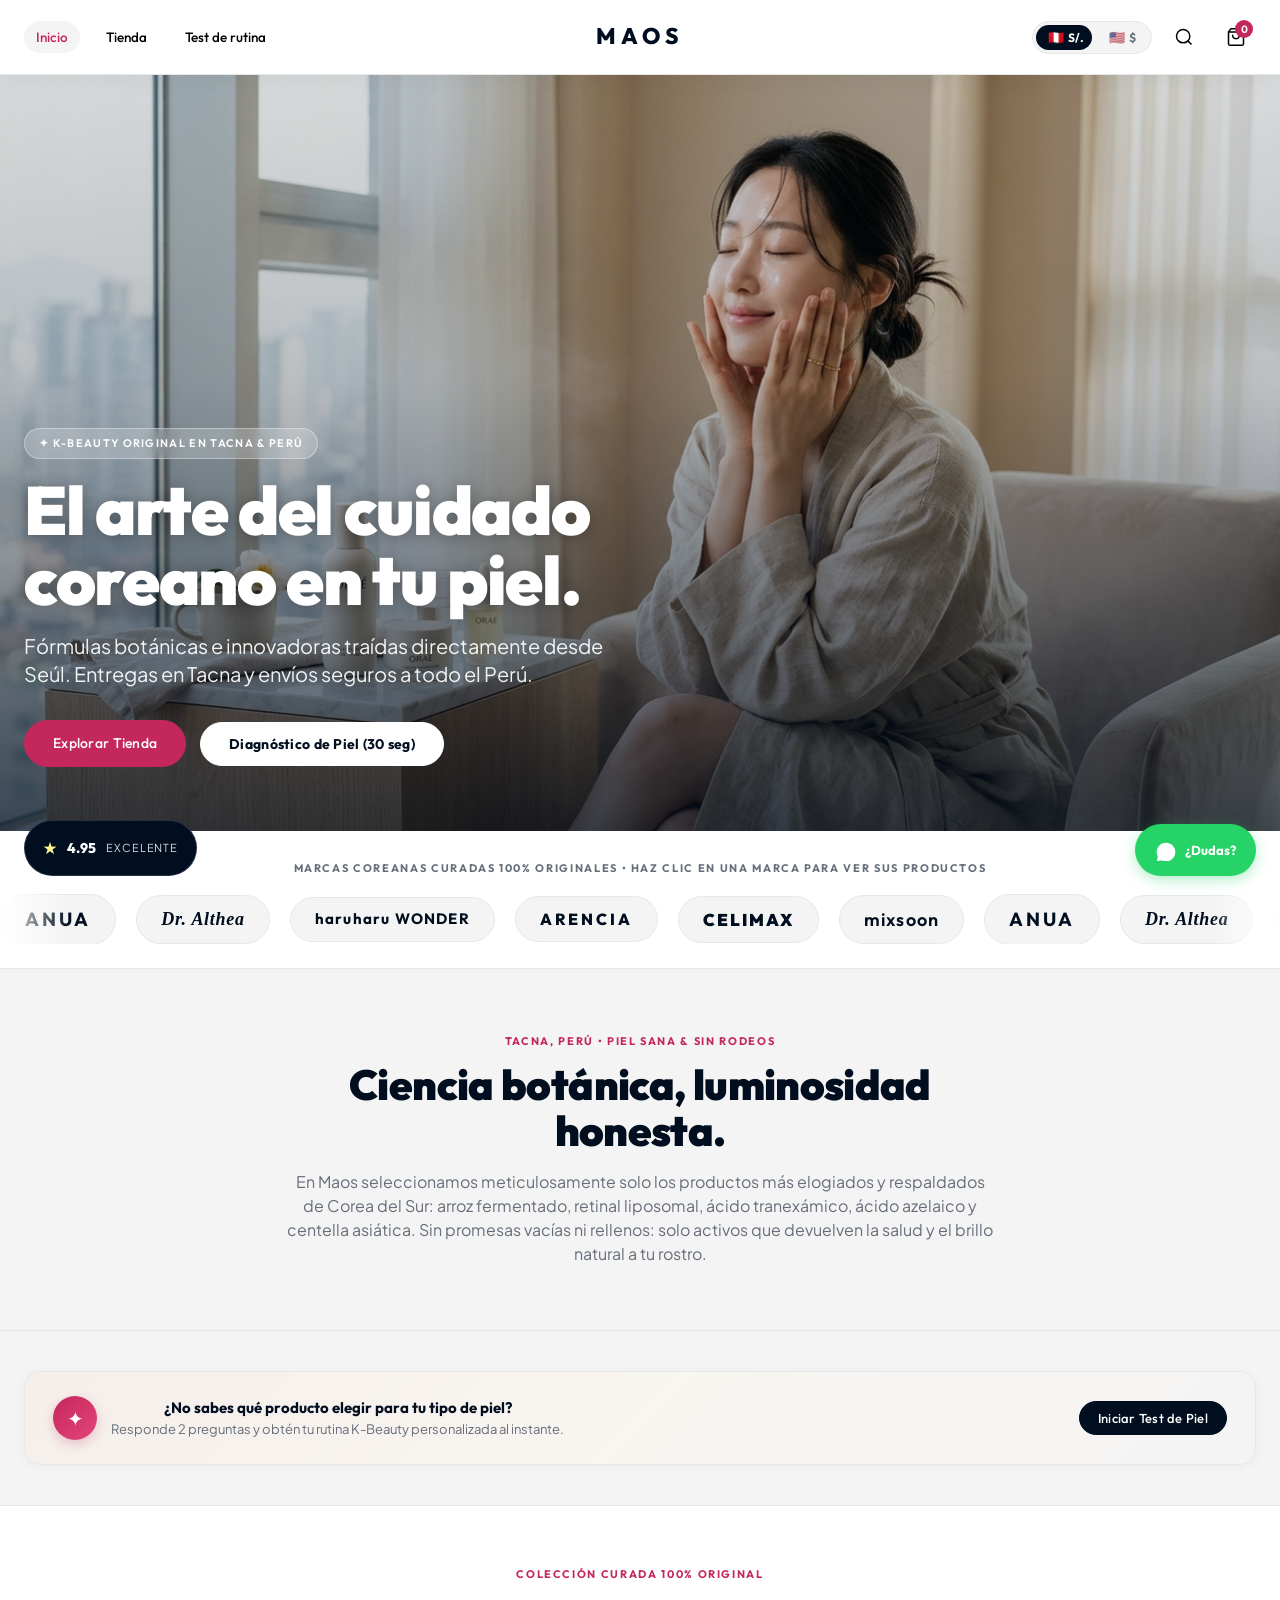
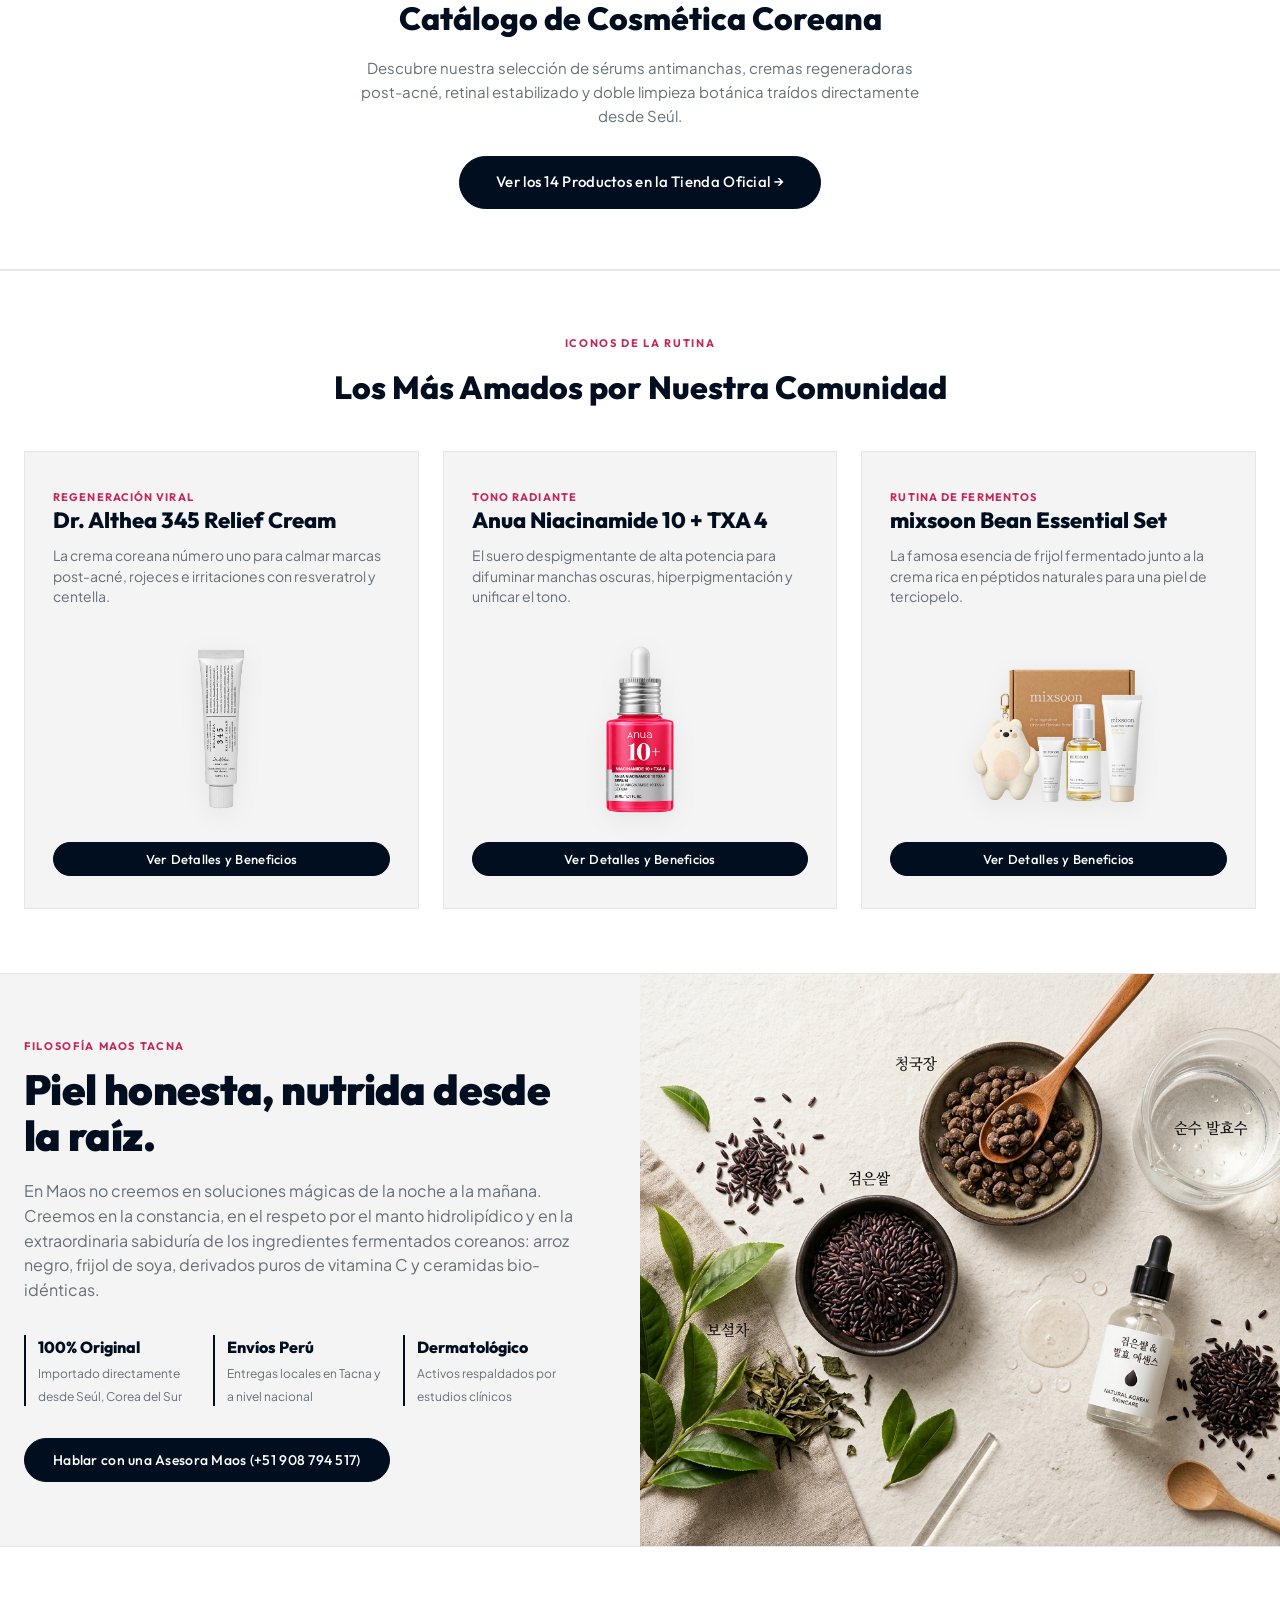
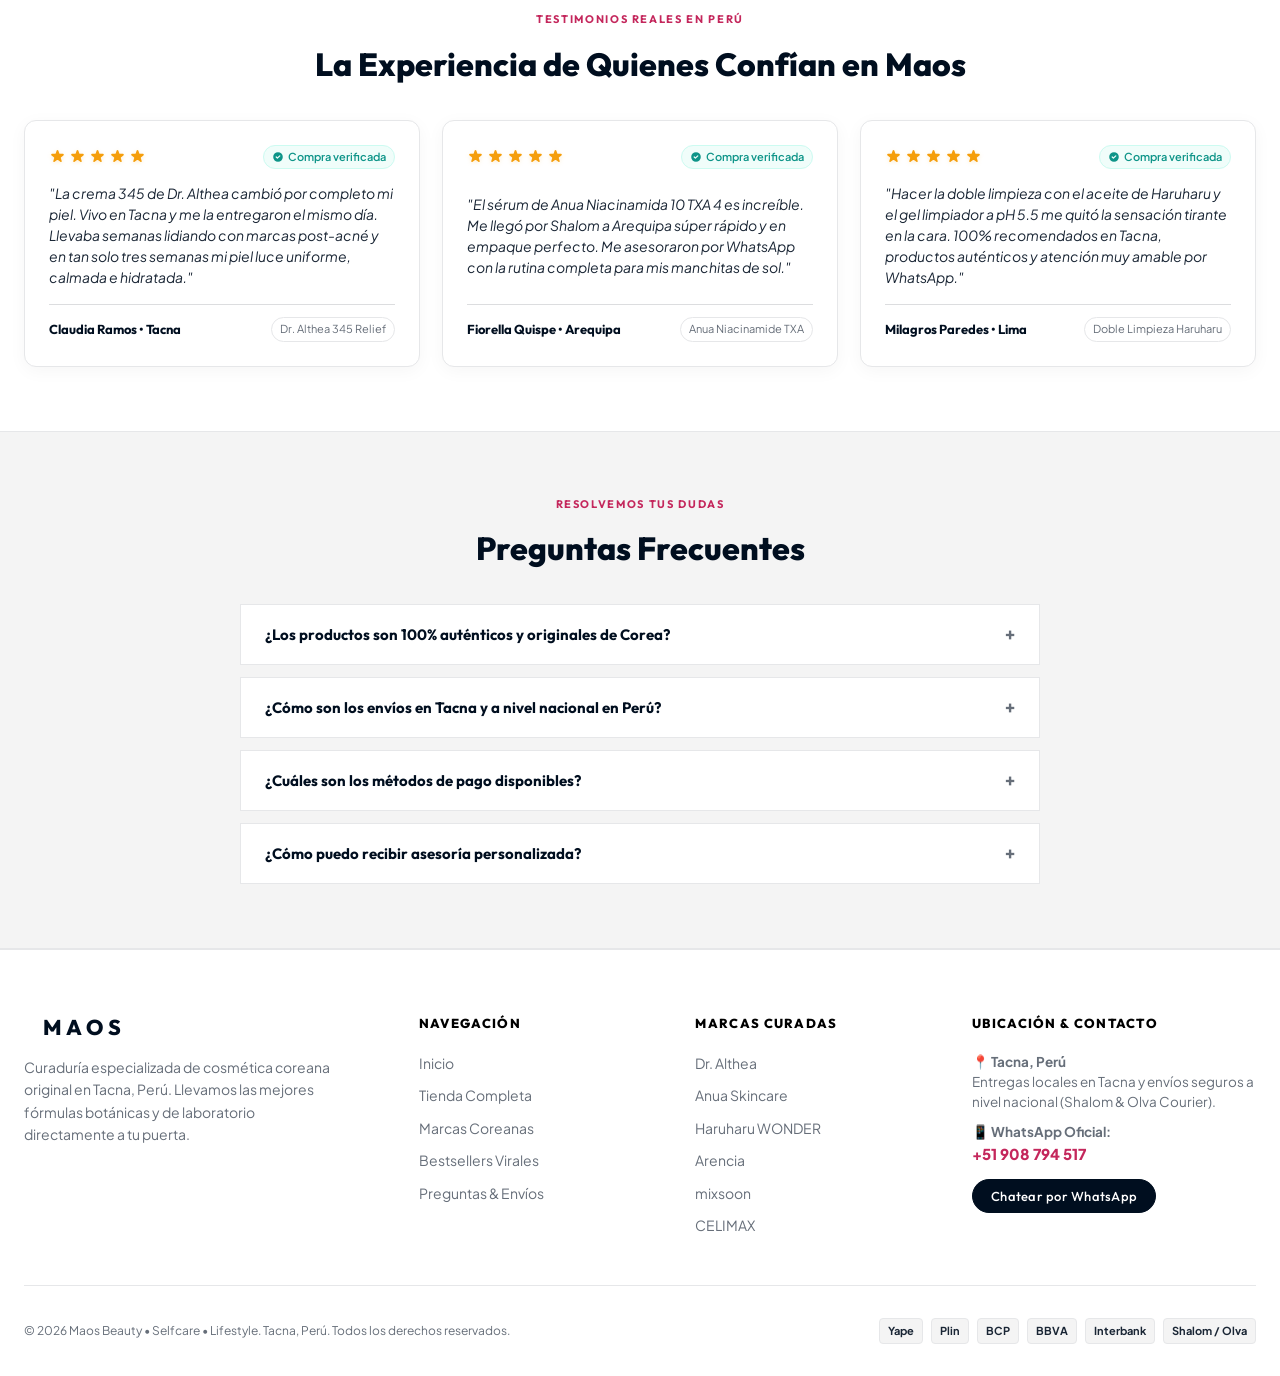
==== commit b36c6ed1: "v2" ====
--- a/index.html
+++ b/index.html
@@ -4,12 +4,12 @@
 <head>
   <meta charset="UTF-8" />
   <meta name="viewport" content="width=device-width, initial-scale=1.0" />
-  <title>MAOS • Skincare Coreano en Tacna, Perú | Cosmética 100% Original</title>
+  <title>Maos Shop</title>
   <meta name="description"
-    content="MAOS Tacna — Cosmética y skincare coreano 100% original. Envíos a todo el Perú y entregas en Tacna. Fórmulas auténticas de Seúl: Dr. Althea, Anua, Haruharu Wonder, Arencia, Celimax y Mixsoon." />
+    content="Maos Tacna — Cosmética y skincare coreano 100% original. Envíos a todo el Perú y entregas en Tacna. Fórmulas auténticas de Seúl: Dr. Althea, Anua, Haruharu Wonder, Arencia, Celimax y Mixsoon." />
 
   <!-- Open Graph -->
-  <meta property="og:title" content="MAOS • Skincare Coreano en Tacna, Perú" />
+  <meta property="og:title" content="Maos • Skincare Coreano en Tacna, Perú" />
   <meta property="og:description"
     content="Cosmética coreana original curada en Tacna para transformar tu piel. Envíos gratis a partir de S/. 300 a todo el Perú." />
   <meta property="og:type" content="website" />
@@ -22,16 +22,7 @@
 
 <body>
 
-  <!-- TOP ANNOUNCEMENT BAR (From reference screenshot 1 & 2) -->
-  <div class="top-announcement-bar" id="announcementBar">
-    <button class="announcement-nav-btn" id="announcementPrev" aria-label="Anterior">←</button>
-    <div class="announcement-text-wrap">
-      <span class="announcement-text" id="announcementText">
-        Novedades: Cosmética Coreana 100% Original • Envíos gratis desde S/. 300
-      </span>
-    </div>
-    <button class="announcement-nav-btn" id="announcementNext" aria-label="Siguiente">→</button>
-  </div>
+
 
   <!-- SITE HEADER (Desktop: 3 Options • Mobile: Screenshot 2, 3, 5) -->
   <header class="site-header">
@@ -39,13 +30,15 @@
       <!-- Mobile Left Cluster: 2-line Minimalist Hamburger + Search (Screenshot 2, 3, 5) -->
       <div class="header-left-cluster">
         <button class="mobile-menu-toggle" id="mobileMenuToggle" onclick="openMobileMenu()" aria-label="Abrir menú">
-          <svg viewBox="0 0 24 24" width="22" height="22" fill="none" stroke="currentColor" stroke-width="2" stroke-linecap="round">
+          <svg viewBox="0 0 24 24" width="22" height="22" fill="none" stroke="currentColor" stroke-width="2"
+            stroke-linecap="round">
             <line x1="4" y1="9" x2="20" y2="9"></line>
             <line x1="4" y1="15" x2="20" y2="15"></line>
           </svg>
         </button>
         <a href="tienda.html" class="header-search-icon-btn" title="Buscar productos" aria-label="Buscar">
-          <svg viewBox="0 0 24 24" width="20" height="20" fill="none" stroke="currentColor" stroke-width="2" stroke-linecap="round" stroke-linejoin="round">
+          <svg viewBox="0 0 24 24" width="20" height="20" fill="none" stroke="currentColor" stroke-width="2"
+            stroke-linecap="round" stroke-linejoin="round">
             <circle cx="11" cy="11" r="8"></circle>
             <line x1="21" y1="21" x2="16.65" y2="16.65"></line>
           </svg>
@@ -93,8 +86,10 @@
         </a>
 
         <!-- Cart Trigger Button (Shopping bag icon) -->
-        <button class="icon-btn header-cart-btn" id="cartBtn" onclick="openCart()" title="Ver carrito" aria-label="Carrito">
-          <svg viewBox="0 0 24 24" width="22" height="22" fill="none" stroke="currentColor" stroke-width="1.8" stroke-linecap="round" stroke-linejoin="round">
+        <button class="icon-btn header-cart-btn" id="cartBtn" onclick="openCart()" title="Ver carrito"
+          aria-label="Carrito">
+          <svg viewBox="0 0 24 24" width="22" height="22" fill="none" stroke="currentColor" stroke-width="1.8"
+            stroke-linecap="round" stroke-linejoin="round">
             <path d="M6 2L3 6v14a2 2 0 0 0 2 2h14a2 2 0 0 0 2-2V6l-3-4z"></path>
             <line x1="3" y1="6" x2="21" y2="6"></line>
             <path d="M16 10a4 4 0 0 1-8 0"></path>
@@ -111,13 +106,15 @@
     <div class="mobile-drawer-header">
       <div class="mobile-drawer-left">
         <button class="mobile-drawer-close-btn" id="mobileDrawerClose" aria-label="Cerrar menú">
-          <svg viewBox="0 0 24 24" width="22" height="22" fill="none" stroke="currentColor" stroke-width="2" stroke-linecap="round">
+          <svg viewBox="0 0 24 24" width="22" height="22" fill="none" stroke="currentColor" stroke-width="2"
+            stroke-linecap="round">
             <line x1="18" y1="6" x2="6" y2="18"></line>
             <line x1="6" y1="6" x2="18" y2="18"></line>
           </svg>
         </button>
         <a href="tienda.html" class="mobile-drawer-search-btn" title="Buscar productos" onclick="closeMobileMenu();">
-          <svg viewBox="0 0 24 24" width="20" height="20" fill="none" stroke="currentColor" stroke-width="2" stroke-linecap="round" stroke-linejoin="round">
+          <svg viewBox="0 0 24 24" width="20" height="20" fill="none" stroke="currentColor" stroke-width="2"
+            stroke-linecap="round" stroke-linejoin="round">
             <circle cx="11" cy="11" r="8"></circle>
             <line x1="21" y1="21" x2="16.65" y2="16.65"></line>
           </svg>
@@ -125,7 +122,8 @@
       </div>
       <div class="mobile-drawer-brand">
         <svg viewBox="0 0 140 34" width="110" height="26" fill="currentColor">
-          <text x="50%" y="24" text-anchor="middle" font-family="'Outfit', sans-serif" font-size="24" font-weight="800" letter-spacing="0.22em">MAOS</text>
+          <text x="50%" y="24" text-anchor="middle" font-family="'Outfit', sans-serif" font-size="24" font-weight="800"
+            letter-spacing="0.22em">MAOS</text>
         </svg>
       </div>
       <div class="mobile-drawer-right">
@@ -144,23 +142,34 @@
     <nav class="mobile-drawer-nav">
       <a href="index.html" class="mobile-drawer-link active">Inicio</a>
       <a href="tienda.html" class="mobile-drawer-link">Tienda</a>
-      <a href="#rutinas" class="mobile-drawer-link" onclick="closeMobileMenu(); openQuiz(); return false;">Test de rutina</a>
+      <a href="#rutinas" class="mobile-drawer-link" onclick="closeMobileMenu(); openQuiz(); return false;">Test de
+        rutina</a>
     </nav>
 
     <!-- Bottom Footer of Drawer (Screenshot 1) -->
     <div class="mobile-drawer-footer">
       <div class="mobile-drawer-socials">
         <a href="https://instagram.com" target="_blank" aria-label="Instagram" class="mobile-social-icon">
-          <svg viewBox="0 0 24 24" width="20" height="20" fill="none" stroke="currentColor" stroke-width="2"><rect x="2" y="2" width="20" height="20" rx="5" ry="5"></rect><path d="M16 11.37A4 4 0 1 1 12.63 8 4 4 0 0 1 16 11.37z"></path><line x1="17.5" y1="6.5" x2="17.51" y2="6.5"></line></svg>
+          <svg viewBox="0 0 24 24" width="20" height="20" fill="none" stroke="currentColor" stroke-width="2">
+            <rect x="2" y="2" width="20" height="20" rx="5" ry="5"></rect>
+            <path d="M16 11.37A4 4 0 1 1 12.63 8 4 4 0 0 1 16 11.37z"></path>
+            <line x1="17.5" y1="6.5" x2="17.51" y2="6.5"></line>
+          </svg>
         </a>
         <a href="https://tiktok.com" target="_blank" aria-label="TikTok" class="mobile-social-icon">
-          <svg viewBox="0 0 24 24" width="20" height="20" fill="currentColor"><path d="M19.59 6.69a4.83 4.83 0 0 1-3.77-4.25V2h-3.45v13.67a2.89 2.89 0 0 1-5.2 1.74 2.89 2.89 0 0 1 2.31-4.64 2.93 2.93 0 0 1 .88.13V9.4a6.84 6.84 0 0 0-1-.05A6.33 6.33 0 0 0 3 15.68 6.34 6.34 0 0 0 9.34 22a6.34 6.34 0 0 0 6.34-6.34V9.05a8.21 8.21 0 0 0 4.91 1.64v-3.5a4.78 4.78 0 0 1-1-.5z"/></svg>
+          <svg viewBox="0 0 24 24" width="20" height="20" fill="currentColor">
+            <path
+              d="M19.59 6.69a4.83 4.83 0 0 1-3.77-4.25V2h-3.45v13.67a2.89 2.89 0 0 1-5.2 1.74 2.89 2.89 0 0 1 2.31-4.64 2.93 2.93 0 0 1 .88.13V9.4a6.84 6.84 0 0 0-1-.05A6.33 6.33 0 0 0 3 15.68 6.34 6.34 0 0 0 9.34 22a6.34 6.34 0 0 0 6.34-6.34V9.05a8.21 8.21 0 0 0 4.91 1.64v-3.5a4.78 4.78 0 0 1-1-.5z" />
+          </svg>
         </a>
         <a href="https://wa.me/51908794517" target="_blank" aria-label="WhatsApp" class="mobile-social-icon">
-          <svg viewBox="0 0 24 24" width="20" height="20" fill="currentColor"><path d="M12.031 6.172c-3.181 0-5.767 2.586-5.768 5.766-.001 1.298.38 2.27 1.019 3.287l-.582 2.128 2.182-.573c.978.58 1.911.928 3.145.929 3.178 0 5.767-2.587 5.768-5.766.001-3.187-2.575-5.77-5.764-5.771zm3.392 8.244c-.144.405-.837.774-1.17.824-.299.045-.677.063-1.092-.069-.252-.08-.575-.187-.988-.365-1.739-.751-2.874-2.502-2.961-2.617-.087-.116-.708-.94-.708-1.793s.448-1.273.607-1.446c.159-.173.346-.217.462-.217l.332.007c.106.005.249-.04.39.299.144.347.491 1.2.534 1.287.043.087.072.188.014.303-.058.116-.087.188-.173.289l-.26.303c-.087.087-.177.182-.076.356.101.174.449.741.964 1.201.662.591 1.221.774 1.394.861.174.086.275.072.376-.044.101-.116.433-.506.549-.68.116-.173.231-.144.39-.086s1.011.477 1.184.564.289.13.332.202c.045.072.045.419-.1.824zm-3.423-10.416c-5.632 0-10.21 4.578-10.21 10.209 0 1.802.47 3.558 1.365 5.109l-1.455 5.314 5.457-1.432c1.488.812 3.167 1.24 4.843 1.241 5.631 0 10.21-4.578 10.21-10.209 0-5.631-4.579-10.231-10.21-10.231z"/></svg>
+          <svg viewBox="0 0 24 24" width="20" height="20" fill="currentColor">
+            <path
+              d="M12.031 6.172c-3.181 0-5.767 2.586-5.768 5.766-.001 1.298.38 2.27 1.019 3.287l-.582 2.128 2.182-.573c.978.58 1.911.928 3.145.929 3.178 0 5.767-2.587 5.768-5.766.001-3.187-2.575-5.77-5.764-5.771zm3.392 8.244c-.144.405-.837.774-1.17.824-.299.045-.677.063-1.092-.069-.252-.08-.575-.187-.988-.365-1.739-.751-2.874-2.502-2.961-2.617-.087-.116-.708-.94-.708-1.793s.448-1.273.607-1.446c.159-.173.346-.217.462-.217l.332.007c.106.005.249-.04.39.299.144.347.491 1.2.534 1.287.043.087.072.188.014.303-.058.116-.087.188-.173.289l-.26.303c-.087.087-.177.182-.076.356.101.174.449.741.964 1.201.662.591 1.221.774 1.394.861.174.086.275.072.376-.044.101-.116.433-.506.549-.68.116-.173.231-.144.39-.086s1.011.477 1.184.564.289.13.332.202c.045.072.045.419-.1.824zm-3.423-10.416c-5.632 0-10.21 4.578-10.21 10.209 0 1.802.47 3.558 1.365 5.109l-1.455 5.314 5.457-1.432c1.488.812 3.167 1.24 4.843 1.241 5.631 0 10.21-4.578 10.21-10.209 0-5.631-4.579-10.231-10.21-10.231z" />
+          </svg>
         </a>
       </div>
-      
+
       <div class="mobile-drawer-bottom-bar">
         <div class="mobile-currency-select-wrap">
           <span id="mobileCurrencyFlag">🇵🇪</span>
@@ -171,7 +180,8 @@
         </div>
         <a href="https://wa.me/51908794517" target="_blank" class="mobile-drawer-whatsapp-link">
           <svg viewBox="0 0 24 24" width="16" height="16" fill="currentColor">
-            <path d="M12.031 6.172c-3.181 0-5.767 2.586-5.768 5.766-.001 1.298.38 2.27 1.019 3.287l-.582 2.128 2.182-.573c.978.58 1.911.928 3.145.929 3.178 0 5.767-2.587 5.768-5.766.001-3.187-2.575-5.77-5.764-5.771zm3.392 8.244c-.144.405-.837.774-1.17.824-.299.045-.677.063-1.092-.069-.252-.08-.575-.187-.988-.365-1.739-.751-2.874-2.502-2.961-2.617-.087-.116-.708-.94-.708-1.793s.448-1.273.607-1.446c.159-.173.346-.217.462-.217l.332.007c.106.005.249-.04.39.299.144.347.491 1.2.534 1.287.043.087.072.188.014.303-.058.116-.087.188-.173.289l-.26.303c-.087.087-.177.182-.076.356.101.174.449.741.964 1.201.662.591 1.221.774 1.394.861.174.086.275.072.376-.044.101-.116.433-.506.549-.68.116-.173.231-.144.39-.086s1.011.477 1.184.564.289.13.332.202c.045.072.045.419-.1.824zm-3.423-10.416c-5.632 0-10.21 4.578-10.21 10.209 0 1.802.47 3.558 1.365 5.109l-1.455 5.314 5.457-1.432c1.488.812 3.167 1.24 4.843 1.241 5.631 0 10.21-4.578 10.21-10.209 0-5.631-4.579-10.231-10.21-10.231z"/>
+            <path
+              d="M12.031 6.172c-3.181 0-5.767 2.586-5.768 5.766-.001 1.298.38 2.27 1.019 3.287l-.582 2.128 2.182-.573c.978.58 1.911.928 3.145.929 3.178 0 5.767-2.587 5.768-5.766.001-3.187-2.575-5.77-5.764-5.771zm3.392 8.244c-.144.405-.837.774-1.17.824-.299.045-.677.063-1.092-.069-.252-.08-.575-.187-.988-.365-1.739-.751-2.874-2.502-2.961-2.617-.087-.116-.708-.94-.708-1.793s.448-1.273.607-1.446c.159-.173.346-.217.462-.217l.332.007c.106.005.249-.04.39.299.144.347.491 1.2.534 1.287.043.087.072.188.014.303-.058.116-.087.188-.173.289l-.26.303c-.087.087-.177.182-.076.356.101.174.449.741.964 1.201.662.591 1.221.774 1.394.861.174.086.275.072.376-.044.101-.116.433-.506.549-.68.116-.173.231-.144.39-.086s1.011.477 1.184.564.289.13.332.202c.045.072.045.419-.1.824zm-3.423-10.416c-5.632 0-10.21 4.578-10.21 10.209 0 1.802.47 3.558 1.365 5.109l-1.455 5.314 5.457-1.432c1.488.812 3.167 1.24 4.843 1.241 5.631 0 10.21-4.578 10.21-10.209 0-5.631-4.579-10.231-10.21-10.231z" />
           </svg>
           <span>Asesoría Tacna</span>
         </a>
@@ -183,7 +193,7 @@
     <!-- HERO BANNER (Full-bleed lifestyle image with bottom-left text overlay) -->
     <section class="hero-banner" aria-label="Sección principal">
       <div class="hero-image-wrapper">
-        <img src="assets/hero_lifestyle.jpg" alt="Piel luminosa y radiante con cosmética coreana MAOS en Tacna"
+        <img src="assets/hero_lifestyle.jpg" alt="Piel luminosa y radiante con cosmética coreana Maos en Tacna"
           class="hero-image" />
       </div>
       <div class="hero-overlay-scrim"></div>
@@ -211,45 +221,81 @@
         <div class="brand-carousel-track">
           <!-- Group 1 (3 full repetitions = 18 cards ~2650px wide) -->
           <div class="brand-carousel-group">
-            <div class="brand-logo-card" onclick="filterByBrand('Anua')"><span class="brand-logo-text anua">ANUA</span></div>
-            <div class="brand-logo-card" onclick="filterByBrand('Dr. Althea')"><span class="brand-logo-text dr-althea">Dr. Althea</span></div>
-            <div class="brand-logo-card" onclick="filterByBrand('Haruharu WONDER')"><span class="brand-logo-text haruharu">haruharu WONDER</span></div>
-            <div class="brand-logo-card" onclick="filterByBrand('Arencia')"><span class="brand-logo-text arencia">ARENCIA</span></div>
-            <div class="brand-logo-card" onclick="filterByBrand('CELIMAX')"><span class="brand-logo-text celimax">CELIMAX</span></div>
-            <div class="brand-logo-card" onclick="filterByBrand('mixsoon')"><span class="brand-logo-text mixsoon">mixsoon</span></div>
-            <div class="brand-logo-card" onclick="filterByBrand('Anua')"><span class="brand-logo-text anua">ANUA</span></div>
-            <div class="brand-logo-card" onclick="filterByBrand('Dr. Althea')"><span class="brand-logo-text dr-althea">Dr. Althea</span></div>
-            <div class="brand-logo-card" onclick="filterByBrand('Haruharu WONDER')"><span class="brand-logo-text haruharu">haruharu WONDER</span></div>
-            <div class="brand-logo-card" onclick="filterByBrand('Arencia')"><span class="brand-logo-text arencia">ARENCIA</span></div>
-            <div class="brand-logo-card" onclick="filterByBrand('CELIMAX')"><span class="brand-logo-text celimax">CELIMAX</span></div>
-            <div class="brand-logo-card" onclick="filterByBrand('mixsoon')"><span class="brand-logo-text mixsoon">mixsoon</span></div>
-            <div class="brand-logo-card" onclick="filterByBrand('Anua')"><span class="brand-logo-text anua">ANUA</span></div>
-            <div class="brand-logo-card" onclick="filterByBrand('Dr. Althea')"><span class="brand-logo-text dr-althea">Dr. Althea</span></div>
-            <div class="brand-logo-card" onclick="filterByBrand('Haruharu WONDER')"><span class="brand-logo-text haruharu">haruharu WONDER</span></div>
-            <div class="brand-logo-card" onclick="filterByBrand('Arencia')"><span class="brand-logo-text arencia">ARENCIA</span></div>
-            <div class="brand-logo-card" onclick="filterByBrand('CELIMAX')"><span class="brand-logo-text celimax">CELIMAX</span></div>
-            <div class="brand-logo-card" onclick="filterByBrand('mixsoon')"><span class="brand-logo-text mixsoon">mixsoon</span></div>
+            <div class="brand-logo-card" onclick="filterByBrand('Anua')"><span class="brand-logo-text anua">ANUA</span>
+            </div>
+            <div class="brand-logo-card" onclick="filterByBrand('Dr. Althea')"><span
+                class="brand-logo-text dr-althea">Dr. Althea</span></div>
+            <div class="brand-logo-card" onclick="filterByBrand('Haruharu WONDER')"><span
+                class="brand-logo-text haruharu">haruharu WONDER</span></div>
+            <div class="brand-logo-card" onclick="filterByBrand('Arencia')"><span
+                class="brand-logo-text arencia">ARENCIA</span></div>
+            <div class="brand-logo-card" onclick="filterByBrand('CELIMAX')"><span
+                class="brand-logo-text celimax">CELIMAX</span></div>
+            <div class="brand-logo-card" onclick="filterByBrand('mixsoon')"><span
+                class="brand-logo-text mixsoon">mixsoon</span></div>
+            <div class="brand-logo-card" onclick="filterByBrand('Anua')"><span class="brand-logo-text anua">ANUA</span>
+            </div>
+            <div class="brand-logo-card" onclick="filterByBrand('Dr. Althea')"><span
+                class="brand-logo-text dr-althea">Dr. Althea</span></div>
+            <div class="brand-logo-card" onclick="filterByBrand('Haruharu WONDER')"><span
+                class="brand-logo-text haruharu">haruharu WONDER</span></div>
+            <div class="brand-logo-card" onclick="filterByBrand('Arencia')"><span
+                class="brand-logo-text arencia">ARENCIA</span></div>
+            <div class="brand-logo-card" onclick="filterByBrand('CELIMAX')"><span
+                class="brand-logo-text celimax">CELIMAX</span></div>
+            <div class="brand-logo-card" onclick="filterByBrand('mixsoon')"><span
+                class="brand-logo-text mixsoon">mixsoon</span></div>
+            <div class="brand-logo-card" onclick="filterByBrand('Anua')"><span class="brand-logo-text anua">ANUA</span>
+            </div>
+            <div class="brand-logo-card" onclick="filterByBrand('Dr. Althea')"><span
+                class="brand-logo-text dr-althea">Dr. Althea</span></div>
+            <div class="brand-logo-card" onclick="filterByBrand('Haruharu WONDER')"><span
+                class="brand-logo-text haruharu">haruharu WONDER</span></div>
+            <div class="brand-logo-card" onclick="filterByBrand('Arencia')"><span
+                class="brand-logo-text arencia">ARENCIA</span></div>
+            <div class="brand-logo-card" onclick="filterByBrand('CELIMAX')"><span
+                class="brand-logo-text celimax">CELIMAX</span></div>
+            <div class="brand-logo-card" onclick="filterByBrand('mixsoon')"><span
+                class="brand-logo-text mixsoon">mixsoon</span></div>
           </div>
           <!-- Group 2 (exact clone for 100% seamless, continuous loop) -->
           <div class="brand-carousel-group" aria-hidden="true">
-            <div class="brand-logo-card" onclick="filterByBrand('Anua')"><span class="brand-logo-text anua">ANUA</span></div>
-            <div class="brand-logo-card" onclick="filterByBrand('Dr. Althea')"><span class="brand-logo-text dr-althea">Dr. Althea</span></div>
-            <div class="brand-logo-card" onclick="filterByBrand('Haruharu WONDER')"><span class="brand-logo-text haruharu">haruharu WONDER</span></div>
-            <div class="brand-logo-card" onclick="filterByBrand('Arencia')"><span class="brand-logo-text arencia">ARENCIA</span></div>
-            <div class="brand-logo-card" onclick="filterByBrand('CELIMAX')"><span class="brand-logo-text celimax">CELIMAX</span></div>
-            <div class="brand-logo-card" onclick="filterByBrand('mixsoon')"><span class="brand-logo-text mixsoon">mixsoon</span></div>
-            <div class="brand-logo-card" onclick="filterByBrand('Anua')"><span class="brand-logo-text anua">ANUA</span></div>
-            <div class="brand-logo-card" onclick="filterByBrand('Dr. Althea')"><span class="brand-logo-text dr-althea">Dr. Althea</span></div>
-            <div class="brand-logo-card" onclick="filterByBrand('Haruharu WONDER')"><span class="brand-logo-text haruharu">haruharu WONDER</span></div>
-            <div class="brand-logo-card" onclick="filterByBrand('Arencia')"><span class="brand-logo-text arencia">ARENCIA</span></div>
-            <div class="brand-logo-card" onclick="filterByBrand('CELIMAX')"><span class="brand-logo-text celimax">CELIMAX</span></div>
-            <div class="brand-logo-card" onclick="filterByBrand('mixsoon')"><span class="brand-logo-text mixsoon">mixsoon</span></div>
-            <div class="brand-logo-card" onclick="filterByBrand('Anua')"><span class="brand-logo-text anua">ANUA</span></div>
-            <div class="brand-logo-card" onclick="filterByBrand('Dr. Althea')"><span class="brand-logo-text dr-althea">Dr. Althea</span></div>
-            <div class="brand-logo-card" onclick="filterByBrand('Haruharu WONDER')"><span class="brand-logo-text haruharu">haruharu WONDER</span></div>
-            <div class="brand-logo-card" onclick="filterByBrand('Arencia')"><span class="brand-logo-text arencia">ARENCIA</span></div>
-            <div class="brand-logo-card" onclick="filterByBrand('CELIMAX')"><span class="brand-logo-text celimax">CELIMAX</span></div>
-            <div class="brand-logo-card" onclick="filterByBrand('mixsoon')"><span class="brand-logo-text mixsoon">mixsoon</span></div>
+            <div class="brand-logo-card" onclick="filterByBrand('Anua')"><span class="brand-logo-text anua">ANUA</span>
+            </div>
+            <div class="brand-logo-card" onclick="filterByBrand('Dr. Althea')"><span
+                class="brand-logo-text dr-althea">Dr. Althea</span></div>
+            <div class="brand-logo-card" onclick="filterByBrand('Haruharu WONDER')"><span
+                class="brand-logo-text haruharu">haruharu WONDER</span></div>
+            <div class="brand-logo-card" onclick="filterByBrand('Arencia')"><span
+                class="brand-logo-text arencia">ARENCIA</span></div>
+            <div class="brand-logo-card" onclick="filterByBrand('CELIMAX')"><span
+                class="brand-logo-text celimax">CELIMAX</span></div>
+            <div class="brand-logo-card" onclick="filterByBrand('mixsoon')"><span
+                class="brand-logo-text mixsoon">mixsoon</span></div>
+            <div class="brand-logo-card" onclick="filterByBrand('Anua')"><span class="brand-logo-text anua">ANUA</span>
+            </div>
+            <div class="brand-logo-card" onclick="filterByBrand('Dr. Althea')"><span
+                class="brand-logo-text dr-althea">Dr. Althea</span></div>
+            <div class="brand-logo-card" onclick="filterByBrand('Haruharu WONDER')"><span
+                class="brand-logo-text haruharu">haruharu WONDER</span></div>
+            <div class="brand-logo-card" onclick="filterByBrand('Arencia')"><span
+                class="brand-logo-text arencia">ARENCIA</span></div>
+            <div class="brand-logo-card" onclick="filterByBrand('CELIMAX')"><span
+                class="brand-logo-text celimax">CELIMAX</span></div>
+            <div class="brand-logo-card" onclick="filterByBrand('mixsoon')"><span
+                class="brand-logo-text mixsoon">mixsoon</span></div>
+            <div class="brand-logo-card" onclick="filterByBrand('Anua')"><span class="brand-logo-text anua">ANUA</span>
+            </div>
+            <div class="brand-logo-card" onclick="filterByBrand('Dr. Althea')"><span
+                class="brand-logo-text dr-althea">Dr. Althea</span></div>
+            <div class="brand-logo-card" onclick="filterByBrand('Haruharu WONDER')"><span
+                class="brand-logo-text haruharu">haruharu WONDER</span></div>
+            <div class="brand-logo-card" onclick="filterByBrand('Arencia')"><span
+                class="brand-logo-text arencia">ARENCIA</span></div>
+            <div class="brand-logo-card" onclick="filterByBrand('CELIMAX')"><span
+                class="brand-logo-text celimax">CELIMAX</span></div>
+            <div class="brand-logo-card" onclick="filterByBrand('mixsoon')"><span
+                class="brand-logo-text mixsoon">mixsoon</span></div>
           </div>
         </div>
       </div>
@@ -261,7 +307,7 @@
         <span class="editorial-eyebrow">Tacna, Perú • Piel Sana & Sin Rodeos</span>
         <h2 class="editorial-headline">Ciencia botánica, luminosidad honesta.</h2>
         <p class="editorial-body">
-          En MAOS seleccionamos meticulosamente solo los productos más elogiados y respaldados de Corea del Sur: arroz
+          En Maos seleccionamos meticulosamente solo los productos más elogiados y respaldados de Corea del Sur: arroz
           fermentado, retinal liposomal, ácido tranexámico, ácido azelaico y centella asiática. Sin promesas vacías ni
           rellenos: solo activos que devuelven la salud y el brillo natural a tu rostro.
         </p>
@@ -269,12 +315,12 @@
     </section>
 
     <!-- ROUTINE QUIZ TEASER BAR -->
-    <section class="quiz-teaser-strip">
+    <section class="routine-quiz-teaser">
       <div class="container">
-        <div class="quiz-teaser-content">
-          <div class="quiz-teaser-info">
-            <div class="quiz-teaser-icon">✨</div>
-            <div class="quiz-teaser-text">
+        <div class="quiz-teaser-card">
+          <div class="quiz-teaser-content">
+            <div class="quiz-teaser-icon">✦</div>
+            <div class="quiz-teaser-info">
               <strong>¿No sabes qué producto elegir para tu tipo de piel?</strong>
               <span>Responde 2 preguntas y obtén tu rutina K-Beauty personalizada al instante.</span>
             </div>
@@ -287,14 +333,18 @@
     </section>
 
     <!-- EXPLORE TIENDA CTA BANNER -->
-    <section class="home-catalog-cta-section" style="padding: 60px 0; background: var(--color-paper-white); border-top: 1px solid var(--color-cloud-veil); border-bottom: 1px solid var(--color-cloud-veil);">
+    <section class="home-catalog-cta-section"
+      style="padding: 60px 0; background: var(--color-paper-white); border-top: 1px solid var(--color-cloud-veil); border-bottom: 1px solid var(--color-cloud-veil);">
       <div class="container" style="text-align: center;">
         <span class="editorial-eyebrow">COLECCIÓN CURADA 100% ORIGINAL</span>
-        <h2 style="font-family: var(--font-display); font-size: 32px; font-weight: 800; color: var(--color-midcurrent-navy); margin-bottom: 14px;">
+        <h2
+          style="font-family: var(--font-display); font-size: 32px; font-weight: 800; color: var(--color-midcurrent-navy); margin-bottom: 14px;">
           Catálogo de Cosmética Coreana
         </h2>
-        <p style="font-size: 15px; color: var(--color-slate-gray); max-width: 580px; margin: 0 auto 28px; line-height: 1.6;">
-          Descubre nuestra selección de sérums antimanchas, cremas regeneradoras post-acné, retinal estabilizado y doble limpieza botánica traídos directamente desde Seúl.
+        <p
+          style="font-size: 15px; color: var(--color-slate-gray); max-width: 580px; margin: 0 auto 28px; line-height: 1.6;">
+          Descubre nuestra selección de sérums antimanchas, cremas regeneradoras post-acné, retinal estabilizado y doble
+          limpieza botánica traídos directamente desde Seúl.
         </p>
         <a href="tienda.html" class="btn-pill btn-pill-primary" style="padding: 14px 36px; font-size: 15px;">
           Ver los 14 Productos en la Tienda Oficial →
@@ -324,7 +374,7 @@
                 centella.
               </p>
             </div>
-            <div class="spotlight-img-wrap">
+            <div class="spotlight-img-wrap" onclick="openQuickView('dr-althea-345-relief-cream')" style="cursor:pointer;">
               <img src="assets/products/dr-althea-345-relief-cream.png" alt="Dr Althea 345 Relief Cream" />
             </div>
             <button class="btn-pill btn-pill-primary btn-pill-sm" onclick="openQuickView('dr-althea-345-relief-cream')">
@@ -342,7 +392,7 @@
                 tono.
               </p>
             </div>
-            <div class="spotlight-img-wrap">
+            <div class="spotlight-img-wrap" onclick="openQuickView('anua-niacinamide-10-txa-4')" style="cursor:pointer;">
               <img src="assets/products/anua-niacinamide-10-txa-4.png" alt="Anua Niacinamide TXA Serum" />
             </div>
             <button class="btn-pill btn-pill-primary btn-pill-sm" onclick="openQuickView('anua-niacinamide-10-txa-4')">
@@ -360,7 +410,7 @@
                 terciopelo.
               </p>
             </div>
-            <div class="spotlight-img-wrap">
+            <div class="spotlight-img-wrap" onclick="openQuickView('mixsoon-bean-essential-skincare-set')" style="cursor:pointer;">
               <img src="assets/products/mixsoon-bean-essential-skincare-set.png" alt="mixsoon Bean Essential Set" />
             </div>
             <button class="btn-pill btn-pill-primary btn-pill-sm"
@@ -376,10 +426,10 @@
     <section class="philosophy-split-section" id="filosofia">
       <div class="philosophy-grid">
         <div class="philosophy-text-col">
-          <span class="editorial-eyebrow">FILOSOFÍA MAOS TACNA</span>
+          <span class="editorial-eyebrow">FILOSOFÍA Maos TACNA</span>
           <h2 class="philosophy-headline">Piel honesta, nutrida desde la raíz.</h2>
           <p class="philosophy-body">
-            En MAOS no creemos en soluciones mágicas de la noche a la mañana. Creemos en la constancia, en el respeto
+            En Maos no creemos en soluciones mágicas de la noche a la mañana. Creemos en la constancia, en el respeto
             por el manto hidrolipídico y en la extraordinaria sabiduría de los ingredientes fermentados coreanos: arroz
             negro, frijol de soya, derivados puros de vitamina C y ceramidas bio-idénticas.
           </p>
@@ -401,13 +451,13 @@
 
           <button class="btn-pill btn-pill-primary"
             onclick="openWhatsAppDirect('¡Hola Maos Tacna! Me encanta su filosofía, quiero consultar una duda sobre mi rutina.')">
-            Hablar con una Asesora MAOS (+51 908 794 517)
+            Hablar con una Asesora Maos (+51 908 794 517)
           </button>
         </div>
 
         <div class="philosophy-image-col">
           <img src="assets/ingredients_flatlay.jpg"
-            alt="Ingredientes naturales de cosmética coreana MAOS: arroz negro, té verde y fermentos botánicos" />
+            alt="Ingredientes naturales de cosmética coreana Maos: arroz negro, té verde y fermentos botánicos" />
         </div>
       </div>
     </section>
@@ -419,13 +469,25 @@
           <span class="editorial-eyebrow">TESTIMONIOS REALES EN PERÚ</span>
           <h2
             style="font-family: var(--font-display); font-size: 32px; font-weight: 800; color: var(--color-midcurrent-navy);">
-            La Experiencia de Quienes Confían en MAOS
+            La Experiencia de Quienes Confían en Maos
           </h2>
         </div>
 
         <div class="reviews-grid">
           <div class="review-card">
-            <div class="review-stars">★★★★★</div>
+            <div class="review-card-top">
+              <div class="review-stars" aria-label="5 de 5 estrellas">
+                <svg class="star-svg" viewBox="0 0 20 20" fill="currentColor"><path d="M9.049 2.927c.3-.921 1.603-.921 1.902 0l1.07 3.292a1 1 0 00.95.69h3.462c.969 0 1.371 1.24.588 1.81l-2.8 2.034a1 1 0 00-.364 1.118l1.07 3.292c.3.921-.755 1.688-1.54 1.118l-2.8-2.034a1 1 0 00-1.175 0l-2.8 2.034c-.784.57-1.838-.197-1.539-1.118l1.07-3.292a1 1 0 00-.364-1.118L2.98 8.72c-.783-.57-.38-1.81.588-1.81h3.461a1 1 0 00.951-.69l1.07-3.292z"></path></svg>
+                <svg class="star-svg" viewBox="0 0 20 20" fill="currentColor"><path d="M9.049 2.927c.3-.921 1.603-.921 1.902 0l1.07 3.292a1 1 0 00.95.69h3.462c.969 0 1.371 1.24.588 1.81l-2.8 2.034a1 1 0 00-.364 1.118l1.07 3.292c.3.921-.755 1.688-1.54 1.118l-2.8-2.034a1 1 0 00-1.175 0l-2.8 2.034c-.784.57-1.838-.197-1.539-1.118l1.07-3.292a1 1 0 00-.364-1.118L2.98 8.72c-.783-.57-.38-1.81.588-1.81h3.461a1 1 0 00.951-.69l1.07-3.292z"></path></svg>
+                <svg class="star-svg" viewBox="0 0 20 20" fill="currentColor"><path d="M9.049 2.927c.3-.921 1.603-.921 1.902 0l1.07 3.292a1 1 0 00.95.69h3.462c.969 0 1.371 1.24.588 1.81l-2.8 2.034a1 1 0 00-.364 1.118l1.07 3.292c.3.921-.755 1.688-1.54 1.118l-2.8-2.034a1 1 0 00-1.175 0l-2.8 2.034c-.784.57-1.838-.197-1.539-1.118l1.07-3.292a1 1 0 00-.364-1.118L2.98 8.72c-.783-.57-.38-1.81.588-1.81h3.461a1 1 0 00.951-.69l1.07-3.292z"></path></svg>
+                <svg class="star-svg" viewBox="0 0 20 20" fill="currentColor"><path d="M9.049 2.927c.3-.921 1.603-.921 1.902 0l1.07 3.292a1 1 0 00.95.69h3.462c.969 0 1.371 1.24.588 1.81l-2.8 2.034a1 1 0 00-.364 1.118l1.07 3.292c.3.921-.755 1.688-1.54 1.118l-2.8-2.034a1 1 0 00-1.175 0l-2.8 2.034c-.784.57-1.838-.197-1.539-1.118l1.07-3.292a1 1 0 00-.364-1.118L2.98 8.72c-.783-.57-.38-1.81.588-1.81h3.461a1 1 0 00.951-.69l1.07-3.292z"></path></svg>
+                <svg class="star-svg" viewBox="0 0 20 20" fill="currentColor"><path d="M9.049 2.927c.3-.921 1.603-.921 1.902 0l1.07 3.292a1 1 0 00.95.69h3.462c.969 0 1.371 1.24.588 1.81l-2.8 2.034a1 1 0 00-.364 1.118l1.07 3.292c.3.921-.755 1.688-1.54 1.118l-2.8-2.034a1 1 0 00-1.175 0l-2.8 2.034c-.784.57-1.838-.197-1.539-1.118l1.07-3.292a1 1 0 00-.364-1.118L2.98 8.72c-.783-.57-.38-1.81.588-1.81h3.461a1 1 0 00.951-.69l1.07-3.292z"></path></svg>
+              </div>
+              <span class="review-verified-tag">
+                <svg viewBox="0 0 20 20" fill="currentColor" width="12" height="12"><path fill-rule="evenodd" d="M10 18a8 8 0 100-16 8 8 0 000 16zm3.707-9.293a1 1 0 00-1.414-1.414L9 10.586 7.707 9.293a1 1 0 00-1.414 1.414l2 2a1 1 0 001.414 0l4-4z" clip-rule="evenodd"></path></svg>
+                Compra verificada
+              </span>
+            </div>
             <p class="review-quote">
               "La crema 345 de Dr. Althea cambió por completo mi piel. Vivo en Tacna y me la entregaron el mismo día.
               Llevaba semanas lidiando con marcas post-acné y en tan solo tres semanas mi piel luce uniforme, calmada e
@@ -438,7 +500,19 @@
           </div>
 
           <div class="review-card">
-            <div class="review-stars">★★★★★</div>
+            <div class="review-card-top">
+              <div class="review-stars" aria-label="5 de 5 estrellas">
+                <svg class="star-svg" viewBox="0 0 20 20" fill="currentColor"><path d="M9.049 2.927c.3-.921 1.603-.921 1.902 0l1.07 3.292a1 1 0 00.95.69h3.462c.969 0 1.371 1.24.588 1.81l-2.8 2.034a1 1 0 00-.364 1.118l1.07 3.292c.3.921-.755 1.688-1.54 1.118l-2.8-2.034a1 1 0 00-1.175 0l-2.8 2.034c-.784.57-1.838-.197-1.539-1.118l1.07-3.292a1 1 0 00-.364-1.118L2.98 8.72c-.783-.57-.38-1.81.588-1.81h3.461a1 1 0 00.951-.69l1.07-3.292z"></path></svg>
+                <svg class="star-svg" viewBox="0 0 20 20" fill="currentColor"><path d="M9.049 2.927c.3-.921 1.603-.921 1.902 0l1.07 3.292a1 1 0 00.95.69h3.462c.969 0 1.371 1.24.588 1.81l-2.8 2.034a1 1 0 00-.364 1.118l1.07 3.292c.3.921-.755 1.688-1.54 1.118l-2.8-2.034a1 1 0 00-1.175 0l-2.8 2.034c-.784.57-1.838-.197-1.539-1.118l1.07-3.292a1 1 0 00-.364-1.118L2.98 8.72c-.783-.57-.38-1.81.588-1.81h3.461a1 1 0 00.951-.69l1.07-3.292z"></path></svg>
+                <svg class="star-svg" viewBox="0 0 20 20" fill="currentColor"><path d="M9.049 2.927c.3-.921 1.603-.921 1.902 0l1.07 3.292a1 1 0 00.95.69h3.462c.969 0 1.371 1.24.588 1.81l-2.8 2.034a1 1 0 00-.364 1.118l1.07 3.292c.3.921-.755 1.688-1.54 1.118l-2.8-2.034a1 1 0 00-1.175 0l-2.8 2.034c-.784.57-1.838-.197-1.539-1.118l1.07-3.292a1 1 0 00-.364-1.118L2.98 8.72c-.783-.57-.38-1.81.588-1.81h3.461a1 1 0 00.951-.69l1.07-3.292z"></path></svg>
+                <svg class="star-svg" viewBox="0 0 20 20" fill="currentColor"><path d="M9.049 2.927c.3-.921 1.603-.921 1.902 0l1.07 3.292a1 1 0 00.95.69h3.462c.969 0 1.371 1.24.588 1.81l-2.8 2.034a1 1 0 00-.364 1.118l1.07 3.292c.3.921-.755 1.688-1.54 1.118l-2.8-2.034a1 1 0 00-1.175 0l-2.8 2.034c-.784.57-1.838-.197-1.539-1.118l1.07-3.292a1 1 0 00-.364-1.118L2.98 8.72c-.783-.57-.38-1.81.588-1.81h3.461a1 1 0 00.951-.69l1.07-3.292z"></path></svg>
+                <svg class="star-svg" viewBox="0 0 20 20" fill="currentColor"><path d="M9.049 2.927c.3-.921 1.603-.921 1.902 0l1.07 3.292a1 1 0 00.95.69h3.462c.969 0 1.371 1.24.588 1.81l-2.8 2.034a1 1 0 00-.364 1.118l1.07 3.292c.3.921-.755 1.688-1.54 1.118l-2.8-2.034a1 1 0 00-1.175 0l-2.8 2.034c-.784.57-1.838-.197-1.539-1.118l1.07-3.292a1 1 0 00-.364-1.118L2.98 8.72c-.783-.57-.38-1.81.588-1.81h3.461a1 1 0 00.951-.69l1.07-3.292z"></path></svg>
+              </div>
+              <span class="review-verified-tag">
+                <svg viewBox="0 0 20 20" fill="currentColor" width="12" height="12"><path fill-rule="evenodd" d="M10 18a8 8 0 100-16 8 8 0 000 16zm3.707-9.293a1 1 0 00-1.414-1.414L9 10.586 7.707 9.293a1 1 0 00-1.414 1.414l2 2a1 1 0 001.414 0l4-4z" clip-rule="evenodd"></path></svg>
+                Compra verificada
+              </span>
+            </div>
             <p class="review-quote">
               "El sérum de Anua Niacinamida 10 TXA 4 es increíble. Me llegó por Shalom a Arequipa súper rápido y en
               empaque perfecto. Me asesoraron por WhatsApp con la rutina completa para mis manchitas de sol."
@@ -450,7 +524,19 @@
           </div>
 
           <div class="review-card">
-            <div class="review-stars">★★★★★</div>
+            <div class="review-card-top">
+              <div class="review-stars" aria-label="5 de 5 estrellas">
+                <svg class="star-svg" viewBox="0 0 20 20" fill="currentColor"><path d="M9.049 2.927c.3-.921 1.603-.921 1.902 0l1.07 3.292a1 1 0 00.95.69h3.462c.969 0 1.371 1.24.588 1.81l-2.8 2.034a1 1 0 00-.364 1.118l1.07 3.292c.3.921-.755 1.688-1.54 1.118l-2.8-2.034a1 1 0 00-1.175 0l-2.8 2.034c-.784.57-1.838-.197-1.539-1.118l1.07-3.292a1 1 0 00-.364-1.118L2.98 8.72c-.783-.57-.38-1.81.588-1.81h3.461a1 1 0 00.951-.69l1.07-3.292z"></path></svg>
+                <svg class="star-svg" viewBox="0 0 20 20" fill="currentColor"><path d="M9.049 2.927c.3-.921 1.603-.921 1.902 0l1.07 3.292a1 1 0 00.95.69h3.462c.969 0 1.371 1.24.588 1.81l-2.8 2.034a1 1 0 00-.364 1.118l1.07 3.292c.3.921-.755 1.688-1.54 1.118l-2.8-2.034a1 1 0 00-1.175 0l-2.8 2.034c-.784.57-1.838-.197-1.539-1.118l1.07-3.292a1 1 0 00-.364-1.118L2.98 8.72c-.783-.57-.38-1.81.588-1.81h3.461a1 1 0 00.951-.69l1.07-3.292z"></path></svg>
+                <svg class="star-svg" viewBox="0 0 20 20" fill="currentColor"><path d="M9.049 2.927c.3-.921 1.603-.921 1.902 0l1.07 3.292a1 1 0 00.95.69h3.462c.969 0 1.371 1.24.588 1.81l-2.8 2.034a1 1 0 00-.364 1.118l1.07 3.292c.3.921-.755 1.688-1.54 1.118l-2.8-2.034a1 1 0 00-1.175 0l-2.8 2.034c-.784.57-1.838-.197-1.539-1.118l1.07-3.292a1 1 0 00-.364-1.118L2.98 8.72c-.783-.57-.38-1.81.588-1.81h3.461a1 1 0 00.951-.69l1.07-3.292z"></path></svg>
+                <svg class="star-svg" viewBox="0 0 20 20" fill="currentColor"><path d="M9.049 2.927c.3-.921 1.603-.921 1.902 0l1.07 3.292a1 1 0 00.95.69h3.462c.969 0 1.371 1.24.588 1.81l-2.8 2.034a1 1 0 00-.364 1.118l1.07 3.292c.3.921-.755 1.688-1.54 1.118l-2.8-2.034a1 1 0 00-1.175 0l-2.8 2.034c-.784.57-1.838-.197-1.539-1.118l1.07-3.292a1 1 0 00-.364-1.118L2.98 8.72c-.783-.57-.38-1.81.588-1.81h3.461a1 1 0 00.951-.69l1.07-3.292z"></path></svg>
+                <svg class="star-svg" viewBox="0 0 20 20" fill="currentColor"><path d="M9.049 2.927c.3-.921 1.603-.921 1.902 0l1.07 3.292a1 1 0 00.95.69h3.462c.969 0 1.371 1.24.588 1.81l-2.8 2.034a1 1 0 00-.364 1.118l1.07 3.292c.3.921-.755 1.688-1.54 1.118l-2.8-2.034a1 1 0 00-1.175 0l-2.8 2.034c-.784.57-1.838-.197-1.539-1.118l1.07-3.292a1 1 0 00-.364-1.118L2.98 8.72c-.783-.57-.38-1.81.588-1.81h3.461a1 1 0 00.951-.69l1.07-3.292z"></path></svg>
+              </div>
+              <span class="review-verified-tag">
+                <svg viewBox="0 0 20 20" fill="currentColor" width="12" height="12"><path fill-rule="evenodd" d="M10 18a8 8 0 100-16 8 8 0 000 16zm3.707-9.293a1 1 0 00-1.414-1.414L9 10.586 7.707 9.293a1 1 0 00-1.414 1.414l2 2a1 1 0 001.414 0l4-4z" clip-rule="evenodd"></path></svg>
+                Compra verificada
+              </span>
+            </div>
             <p class="review-quote">
               "Hacer la doble limpieza con el aceite de Haruharu y el gel limpiador a pH 5.5 me quitó la sensación
               tirante en la cara. 100% recomendados en Tacna, productos auténticos y atención muy amable por WhatsApp."
@@ -483,7 +569,7 @@
             </button>
             <div class="faq-answer">
               <p>
-                Sí, absolutamente. En MAOS solo comercializamos cosmética 100% original importada directamente con lotes
+                Sí, absolutamente. En Maos solo comercializamos cosmética 100% original importada directamente con lotes
                 y fechas de vencimiento verificables de distribuidores autorizados en Seúl, Corea del Sur. Cada producto
                 viene en su envase original con sellos intactos.
               </p>
@@ -527,7 +613,7 @@
             <div class="faq-answer">
               <p>
                 Puedes realizar nuestro <strong>Test de Rutina</strong> aquí en la página o escribirnos directamente a
-                nuestro WhatsApp oficial <strong>+51 908 794 517</strong>. Evaluamos tu tipo de piel, historial de
+                nuestro <a href="https://wa.me/51908794517?text=%C2%A1Hola%20Maos%20Tacna!%20Quiero%20recibir%20asesor%C3%ADa%20personalizada%20para%20mi%20rutina%20de%20skincare." target="_blank" style="color: var(--color-deep-cobalt); font-weight: 700; text-decoration: underline;">WhatsApp oficial</a> <strong>+51 908 794 517</strong>. Evaluamos tu tipo de piel, historial de
                 productos y te armamos una rutina efectiva ajustada a tus metas.
               </p>
             </div>
@@ -545,7 +631,7 @@
   </aside>
 
   <!-- FLOATING WHATSAPP CHAT BUTTON (+51 908794517) -->
-  <button class="whatsapp-widget" id="whatsappWidget" aria-label="Chatear con MAOS en WhatsApp">
+  <button class="whatsapp-widget" id="whatsappWidget" aria-label="Chatear con Maos en WhatsApp">
     <svg viewBox="0 0 24 24">
       <path
         d="M12.031 6.172c-3.181 0-5.767 2.586-5.768 5.766-.001 1.298.38 2.27 1.019 3.287l-.582 2.128 2.182-.573c.978.58 1.911.928 3.145.929 3.178 0 5.767-2.587 5.768-5.766.001-3.187-2.575-5.77-5.764-5.771zm3.392 8.244c-.144.405-.837.774-1.17.824-.299.045-.677.063-1.092-.069-.252-.08-.575-.187-.988-.365-1.739-.751-2.874-2.502-2.961-2.617-.087-.116-.708-.94-.708-1.793s.448-1.273.607-1.446c.159-.173.346-.217.462-.217l.332.007c.106.005.249-.04.39.299.144.347.491 1.2.534 1.287.043.087.072.188.014.303-.058.116-.087.188-.173.289l-.26.303c-.087.087-.177.182-.076.356.101.174.449.741.964 1.201.662.591 1.221.774 1.394.861.174.086.275.072.376-.044.101-.116.433-.506.549-.68.116-.173.231-.144.39-.086s1.011.477 1.184.564.289.13.332.202c.045.072.045.419-.1.824zm-3.423-10.416c-5.632 0-10.21 4.578-10.21 10.209 0 1.802.47 3.558 1.365 5.109l-1.455 5.314 5.457-1.432c1.488.812 3.167 1.24 4.843 1.241 5.631 0 10.21-4.578 10.21-10.209 0-5.631-4.579-10.231-10.21-10.231z" />
@@ -558,7 +644,8 @@
     <div class="cart-drawer" role="dialog" aria-modal="true" aria-labelledby="cartDrawerTitle">
       <div class="cart-drawer-header">
         <button class="cart-drawer-round-close" id="cartCloseBtn" aria-label="Cerrar carrito">
-          <svg viewBox="0 0 24 24" width="18" height="18" fill="none" stroke="currentColor" stroke-width="2.5" stroke-linecap="round">
+          <svg viewBox="0 0 24 24" width="18" height="18" fill="none" stroke="currentColor" stroke-width="2.5"
+            stroke-linecap="round">
             <line x1="18" y1="6" x2="6" y2="18"></line>
             <line x1="6" y1="6" x2="18" y2="18"></line>
           </svg>
@@ -696,7 +783,7 @@
         </div>
       </div>
       <p style="font-size: 14px; line-height: 1.5; color: var(--color-slate-gray); margin-bottom: 20px;">
-        En MAOS cada producto cuenta con código de autenticidad verificable. Nuestro compromiso es brindarte atención
+        En Maos cada producto cuenta con código de autenticidad verificable. Nuestro compromiso es brindarte atención
         cercana y fórmulas que verdaderamente marquen un antes y un después en tu piel.
       </p>
       <div style="border-top: 1px solid var(--color-cloud-veil); padding-top: 16px; display: flex; gap: 10px;">
@@ -708,70 +795,6 @@
     </div>
   </div>
 
-  <!-- SLIDE-OUT CART DRAWER (Screenshot 4) -->
-  <div class="cart-drawer-backdrop" id="cartDrawerBackdrop" aria-hidden="true">
-    <div class="cart-drawer" role="dialog" aria-modal="true" aria-labelledby="cartDrawerTitle">
-      <div class="cart-drawer-header">
-        <button class="cart-drawer-round-close" id="cartCloseBtn" aria-label="Cerrar carrito">
-          <svg viewBox="0 0 24 24" width="18" height="18" fill="none" stroke="currentColor" stroke-width="2.5" stroke-linecap="round">
-            <line x1="18" y1="6" x2="6" y2="18"></line>
-            <line x1="6" y1="6" x2="18" y2="18"></line>
-          </svg>
-        </button>
-        <div class="cart-drawer-title-wrap">
-          <svg viewBox="0 0 24 24" width="20" height="20" fill="none" stroke="currentColor" stroke-width="1.8">
-            <path d="M6 2L3 6v14a2 2 0 0 0 2 2h14a2 2 0 0 0 2-2V6l-3-4z"></path>
-            <line x1="3" y1="6" x2="21" y2="6"></line>
-            <path d="M16 10a4 4 0 0 1-8 0"></path>
-          </svg>
-          <h3 class="cart-drawer-title" id="cartDrawerTitle">
-            Tu Carrito <span id="cartHeaderCount">(0)</span>
-          </h3>
-        </div>
-      </div>
-
-      <!-- Free Shipping Meter (Threshold: S/. 300) -->
-      <div class="cart-shipping-meter">
-        <div class="shipping-meter-text" id="cartShippingStatus">
-          Te faltan <strong>S/. 300</strong> para obtener <strong>ENVÍO GRATIS</strong>
-        </div>
-        <div class="shipping-progress-track">
-          <div class="shipping-progress-bar" id="cartShippingBar"></div>
-        </div>
-      </div>
-
-      <!-- Items List -->
-      <div class="cart-items-container" id="cartItemsList">
-        <!-- Injected by app.js -->
-      </div>
-
-      <!-- Cart Drawer Footer (Screenshot 4) -->
-      <div class="cart-drawer-footer">
-        <div class="cart-summary-total-row">
-          <span class="cart-total-label">TOTAL</span>
-          <span class="cart-total-value" id="cartTotal">S/. 0</span>
-        </div>
-
-        <div class="cart-footer-actions">
-          <button class="btn-whatsapp-checkout" id="btnWhatsAppCheckout">
-            Finalizar Pedido por WhatsApp
-          </button>
-        </div>
-        <p class="cart-checkout-disclaimer">
-          Precios en Soles (o USD) • Envíos a todo el Perú desde Tacna
-        </p>
-      </div>
-    </div>
-  </div>
-
-  <!-- FLOATING WHATSAPP CHAT BUTTON (+51 908794517) -->
-  <button class="whatsapp-widget" id="whatsappWidget" aria-label="Chatear con MAOS en WhatsApp">
-    <svg viewBox="0 0 24 24">
-      <path
-        d="M12.031 6.172c-3.181 0-5.767 2.586-5.768 5.766-.001 1.298.38 2.27 1.019 3.287l-.582 2.128 2.182-.573c.978.58 1.911.928 3.145.929 3.178 0 5.767-2.587 5.768-5.766.001-3.187-2.575-5.77-5.764-5.771zm3.392 8.244c-.144.405-.837.774-1.17.824-.299.045-.677.063-1.092-.069-.252-.08-.575-.187-.988-.365-1.739-.751-2.874-2.502-2.961-2.617-.087-.116-.708-.94-.708-1.793s.448-1.273.607-1.446c.159-.173.346-.217.462-.217l.332.007c.106.005.249-.04.39.299.144.347.491 1.2.534 1.287.043.087.072.188.014.303-.058.116-.087.188-.173.289l-.26.303c-.087.087-.177.182-.076.356.101.174.449.741.964 1.201.662.591 1.221.774 1.394.861.174.086.275.072.376-.044.101-.116.433-.506.549-.68.116-.173.231-.144.39-.086s1.011.477 1.184.564.289.13.332.202c.045.072.045.419-.1.824zm-3.423-10.416c-5.632 0-10.21 4.578-10.21 10.209 0 1.802.47 3.558 1.365 5.109l-1.455 5.314 5.457-1.432c1.488.812 3.167 1.24 4.843 1.241 5.631 0 10.21-4.578 10.21-10.209 0-5.631-4.579-10.231-10.21-10.231z" />
-    </svg>
-    <span>¿Dudas?</span>
-  </button>
 
   <!-- TOAST NOTIFICATION CONTAINER -->
   <div class="toast-container" id="toastContainer" aria-live="polite"></div>
@@ -811,7 +834,8 @@
           <ul>
             <li><a href="tienda.html" onclick="sessionStorage.setItem('filterBrand','Dr. Althea');">Dr. Althea</a></li>
             <li><a href="tienda.html" onclick="sessionStorage.setItem('filterBrand','Anua');">Anua Skincare</a></li>
-            <li><a href="tienda.html" onclick="sessionStorage.setItem('filterBrand','Haruharu WONDER');">Haruharu WONDER</a></li>
+            <li><a href="tienda.html" onclick="sessionStorage.setItem('filterBrand','Haruharu WONDER');">Haruharu
+                WONDER</a></li>
             <li><a href="tienda.html" onclick="sessionStorage.setItem('filterBrand','Arencia');">Arencia</a></li>
             <li><a href="tienda.html" onclick="sessionStorage.setItem('filterBrand','mixsoon');">mixsoon</a></li>
             <li><a href="tienda.html" onclick="sessionStorage.setItem('filterBrand','CELIMAX');">CELIMAX</a></li>
@@ -842,7 +866,7 @@
       <!-- Bottom Bar -->
       <div class="footer-bottom-row">
         <div>
-          © 2026 MAOS Beauty • Selfcare • Lifestyle. Tacna, Perú. Todos los derechos reservados.
+          © 2026 Maos Beauty • Selfcare • Lifestyle. Tacna, Perú. Todos los derechos reservados.
         </div>
         <div class="footer-payment-badges">
           <span class="pay-badge">Yape</span>
--- a/index.css
+++ b/index.css
@@ -119,7 +119,6 @@
   font-weight: var(--font-weight-regular);
   -webkit-font-smoothing: antialiased;
   -moz-osx-font-smoothing: grayscale;
-  overflow-x: hidden;
 }
 
 img,
@@ -214,11 +213,15 @@
    TOP NAVIGATION (Paper White #ffffff, shadowless, centered logo)
    ========================================================================== */
 .site-header {
-  background-color: var(--color-paper-white);
+  background-color: rgba(255, 255, 255, 0.96);
+  backdrop-filter: blur(12px);
+  -webkit-backdrop-filter: blur(12px);
   border-bottom: 1px solid var(--color-cloud-veil);
+  position: -webkit-sticky;
   position: sticky;
   top: 0;
-  z-index: 90;
+  z-index: 120;
+  box-shadow: 0 4px 20px rgba(0, 14, 31, 0.05);
   transition: transform var(--transition-normal);
 }
 
@@ -429,6 +432,7 @@
    TOP ANNOUNCEMENT BAR (Navy vibrant banner with arrows)
    ========================================================================== */
 .top-announcement-bar {
+  display: none !important;
   background-color: var(--color-midcurrent-navy);
   color: var(--color-paper-white);
   height: 38px;
@@ -667,6 +671,10 @@
    CART DRAWER — Screenshot 4 Updates
    ========================================================================== */
 .cart-drawer-round-close {
+  position: absolute;
+  left: 18px;
+  top: 50%;
+  transform: translateY(-50%);
   width: 36px;
   height: 36px;
   border-radius: 50%;
@@ -679,6 +687,7 @@
   cursor: pointer;
   transition: all var(--transition-fast);
   flex-shrink: 0;
+  z-index: 2;
 }
 
 .cart-drawer-round-close:hover {
@@ -689,8 +698,9 @@
 .cart-drawer-title-wrap {
   display: flex;
   align-items: center;
-  gap: 10px;
-  flex: 1;
+  justify-content: center;
+  gap: 8px;
+  margin: 0 auto;
 }
 
 .cart-drawer-title-wrap svg {
@@ -751,6 +761,13 @@
 .product-card:hover .card-quick-add-bag {
   opacity: 1;
   transform: translateY(0);
+}
+
+@media (hover: none), (max-width: 768px) {
+  .card-quick-add-bag {
+    opacity: 1;
+    transform: translateY(0);
+  }
 }
 
 .card-quick-add-bag:hover {
@@ -1603,7 +1620,7 @@
 .product-price-row {
   display: flex;
   align-items: baseline;
-  justify-content: space-between;
+  justify-content: center;
   margin-top: auto;
   padding-top: 12px;
   border-top: 1px solid var(--color-cloud-veil);
@@ -1617,7 +1634,7 @@
 }
 
 .product-actions {
-  margin-top: 12px;
+  display: none;
 }
 
 .btn-add-cart {
@@ -1814,25 +1831,61 @@
 .reviews-grid {
   display: grid;
   grid-template-columns: repeat(3, 1fr);
-  gap: 20px;
+  gap: 22px;
   margin-top: var(--spacing-32);
 }
 
 .review-card {
-  background-color: var(--surface-page-canvas);
+  background-color: var(--color-paper-white);
   border: 1px solid var(--color-cloud-veil);
-  border-radius: var(--radius-cards);
-  /* 0px */
+  border-radius: 12px;
   padding: 24px;
   display: flex;
   flex-direction: column;
   justify-content: space-between;
+  box-shadow: 0 4px 18px rgba(0, 14, 31, 0.04);
+  transition: transform var(--transition-fast), box-shadow var(--transition-fast), border-color var(--transition-fast);
+}
+
+.review-card:hover {
+  transform: translateY(-3px);
+  box-shadow: 0 10px 24px rgba(0, 14, 31, 0.08);
+  border-color: var(--color-soft-stone);
+}
+
+.review-card-top {
+  display: flex;
+  align-items: center;
+  justify-content: space-between;
+  margin-bottom: 14px;
 }
 
 .review-stars {
-  color: var(--color-sunbeam);
-  font-size: 14px;
-  margin-bottom: 12px;
+  display: inline-flex;
+  align-items: center;
+  gap: 3px;
+  color: #f59e0b;
+}
+
+.star-svg {
+  width: 17px;
+  height: 17px;
+  color: #f59e0b;
+  flex-shrink: 0;
+  filter: drop-shadow(0 1px 2px rgba(245, 158, 11, 0.2));
+}
+
+.review-verified-tag {
+  display: inline-flex;
+  align-items: center;
+  gap: 4px;
+  font-size: 11px;
+  font-weight: 600;
+  color: #0d9488;
+  background-color: #f0fdfa;
+  border: 1px solid #ccfbf1;
+  padding: 3px 8px;
+  border-radius: 20px;
 }
 
 .review-quote {
@@ -2059,21 +2112,24 @@
 }
 
 .cart-drawer-header {
-  padding: 20px 24px;
+  position: relative;
+  padding: 16px 20px;
   border-bottom: 1px solid var(--color-cloud-veil);
   display: flex;
   align-items: center;
-  justify-content: space-between;
+  justify-content: center;
+  min-height: 62px;
 }
 
 .cart-drawer-title {
   font-family: var(--font-display);
-  font-size: 18px;
+  font-size: 17px;
   font-weight: 800;
   color: var(--color-midcurrent-navy);
-  display: flex;
-  align-items: center;
-  gap: 8px;
+  margin: 0;
+  display: flex;
+  align-items: center;
+  gap: 6px;
 }
 
 .cart-drawer-close {
@@ -2161,7 +2217,7 @@
 
 .cart-item-card {
   display: grid;
-  grid-template-columns: 74px 1fr auto;
+  grid-template-columns: 74px 1fr;
   gap: 16px;
   padding-bottom: 16px;
   border-bottom: 1px solid var(--color-cloud-veil);
@@ -2259,16 +2315,44 @@
   border-right: 1px solid var(--color-cloud-veil);
   height: 28px;
   line-height: 28px;
+  font-variant-numeric: tabular-nums;
+}
+
+.cart-item-price {
+  font-family: var(--font-display);
+  font-size: 15px;
+  font-weight: 800;
+  color: var(--color-midcurrent-navy);
+  margin-top: 4px;
+  margin-bottom: 8px;
+}
+
+.cart-item-controls-row {
+  display: flex;
+  align-items: center;
+  justify-content: space-between;
+  width: 100%;
+  margin-top: 4px;
 }
 
 .cart-item-delete {
+  background: none;
+  border: none;
   color: var(--color-slate-gray);
   padding: 6px;
-  transition: color var(--transition-fast);
+  border-radius: 8px;
+  cursor: pointer;
+  display: flex;
+  align-items: center;
+  justify-content: center;
+  transition: all var(--transition-fast);
+  margin: 0;
+  flex-shrink: 0;
 }
 
 .cart-item-delete:hover {
-  color: #e02424;
+  color: #dc2626;
+  background-color: #fee2e2;
 }
 
 .cart-drawer-footer {
@@ -2351,11 +2435,10 @@
 
 .quickview-card {
   background-color: var(--color-paper-white);
-  border-radius: var(--radius-cards);
-  /* 0px */
+  border-radius: 20px;
   border: 1px solid var(--color-cloud-veil);
   width: 100%;
-  max-width: 860px;
+  max-width: 900px;
   max-height: 90vh;
   overflow-y: auto;
   position: relative;
@@ -2363,6 +2446,7 @@
   grid-template-columns: 1fr 1.15fr;
   transform: scale(0.96);
   transition: transform var(--transition-normal);
+  box-shadow: 0 20px 60px rgba(0, 14, 31, 0.12), 0 4px 16px rgba(0, 14, 31, 0.06);
 }
 
 .modal-backdrop.active .quickview-card {
@@ -2385,6 +2469,7 @@
   color: var(--color-midcurrent-navy);
   cursor: pointer;
   transition: all var(--transition-fast);
+  box-shadow: 0 2px 8px rgba(0, 14, 31, 0.06);
 }
 
 .modal-close-btn:hover {
@@ -2393,12 +2478,33 @@
 }
 
 .quickview-gallery {
-  background-color: var(--color-morning-mist);
+  background: linear-gradient(145deg, var(--color-morning-mist) 0%, #ebeef2 100%);
   display: flex;
   align-items: center;
   justify-content: center;
-  padding: 24px;
+  padding: 30px;
   border-right: 1px solid var(--color-cloud-veil);
+  border-radius: 20px 0 0 20px;
+  position: relative;
+  overflow: hidden;
+}
+
+.quickview-gallery::before {
+  content: '';
+  position: absolute;
+  width: 200px;
+  height: 200px;
+  background: radial-gradient(circle, rgba(196, 39, 92, 0.05) 0%, transparent 70%);
+  top: 50%;
+  left: 50%;
+  transform: translate(-50%, -50%);
+  pointer-events: none;
+}
+
+.quickview-img-wrapper {
+  display: flex;
+  align-items: center;
+  justify-content: center;
 }
 
 .quickview-gallery img {
@@ -2407,79 +2513,159 @@
   width: auto;
   height: auto;
   object-fit: contain;
-  filter: drop-shadow(0 8px 18px rgba(0, 0, 0, 0.06));
+  filter: drop-shadow(0 12px 24px rgba(0, 0, 0, 0.08));
   image-rendering: auto;
   image-rendering: smooth;
   backface-visibility: hidden;
   transform: translateZ(0);
+  transition: transform 0.3s ease;
+}
+
+.quickview-gallery:hover img {
+  transform: translateZ(0) scale(1.03);
 }
 
 .quickview-details {
-  padding: 36px 32px;
+  padding: 32px 28px;
   display: flex;
   flex-direction: column;
 }
 
-.quickview-brand {
+/* QuickView Top Badges */
+.quickview-top-badges {
+  display: flex;
+  align-items: center;
+  gap: 8px;
+  margin-bottom: 10px;
+  flex-wrap: wrap;
+}
+
+.qv-badge-brand {
+  font-size: 10px;
+  font-weight: 800;
+  text-transform: uppercase;
+  letter-spacing: 0.12em;
+  color: var(--color-paper-white);
+  background-color: var(--color-midcurrent-navy);
+  padding: 3px 10px;
+  border-radius: 20px;
+}
+
+.qv-badge-verified {
+  display: inline-flex;
+  align-items: center;
+  gap: 4px;
+  font-size: 10px;
+  font-weight: 600;
+  color: #15803d;
+  background-color: #f0fdf4;
+  border: 1px solid #bbf7d0;
+  padding: 3px 9px;
+  border-radius: 20px;
+}
+
+.qv-badge-verified svg {
+  display: inline-block;
+  width: 12px;
+  height: 12px;
+  stroke: #15803d;
+  flex-shrink: 0;
+}
+
+.quickview-title {
+  font-family: var(--font-display);
+  font-size: 22px;
+  font-weight: 800;
+  line-height: 1.25;
+  color: var(--color-midcurrent-navy);
+  margin-bottom: 10px;
+}
+
+.quickview-meta {
+  display: flex;
+  align-items: center;
+  gap: 8px;
+  margin-bottom: 14px;
+  font-size: 13px;
+  color: var(--color-slate-gray);
+  flex-wrap: wrap;
+}
+
+.quickview-stars-row {
+  display: inline-flex;
+  align-items: center;
+  gap: 2px;
+}
+
+.quickview-stars-row svg {
+  display: inline-block;
+  flex-shrink: 0;
+}
+
+.quickview-rating-num {
+  font-weight: 700;
+  color: var(--color-midcurrent-navy);
+}
+
+.quickview-reviews-count {
+  font-size: 12px;
+}
+
+.quickview-meta-dot {
+  color: var(--color-cloud-veil);
+  font-size: 10px;
+}
+
+.quickview-volume-tag {
+  font-size: 11px;
+  font-weight: 600;
+  background-color: var(--color-morning-mist);
+  padding: 2px 8px;
+  border-radius: 20px;
+}
+
+.quickview-price {
+  font-family: var(--font-display);
+  font-size: 24px;
+  font-weight: 900;
+  color: var(--color-midcurrent-navy);
+  margin-bottom: 16px;
+}
+
+.quickview-target {
+  background: linear-gradient(135deg, #fdf4f8 0%, var(--color-morning-mist) 100%);
+  border-left: 3px solid var(--color-deep-cobalt);
+  padding: 12px 14px;
+  font-size: 13px;
+  color: var(--color-twilight-slate);
+  margin-bottom: 16px;
+  border-radius: 0 8px 8px 0;
+}
+
+.qv-target-label {
+  font-size: 10px;
+  font-weight: 700;
+  text-transform: uppercase;
+  letter-spacing: 0.08em;
+  color: var(--color-deep-cobalt);
+  margin-bottom: 3px;
+}
+
+.qv-target-text {
+  font-size: 13px;
+  line-height: 1.5;
+  color: var(--color-twilight-slate);
+}
+
+.quickview-ingredients {
+  margin-bottom: 16px;
+}
+
+.quickview-ingredients-title {
   font-size: 11px;
   font-weight: 700;
   text-transform: uppercase;
-  letter-spacing: 0.1em;
-  color: var(--color-graphite);
-  margin-bottom: 6px;
-}
-
-.quickview-title {
-  font-family: var(--font-display);
-  font-size: 22px;
-  font-weight: 800;
-  line-height: 1.25;
-  color: var(--color-midcurrent-navy);
-  margin-bottom: 10px;
-}
-
-.quickview-meta {
-  display: flex;
-  align-items: center;
-  gap: 12px;
-  margin-bottom: 16px;
-  font-size: 13px;
-  color: var(--color-slate-gray);
-}
-
-.quickview-price {
-  font-family: var(--font-display);
-  font-size: 24px;
-  font-weight: 900;
-  color: var(--color-midcurrent-navy);
-  margin-bottom: 18px;
-}
-
-.quickview-target {
-  background-color: var(--color-morning-mist);
-  border-left: 3px solid var(--color-deep-cobalt);
-  padding: 10px 14px;
-  font-size: 13px;
-  color: var(--color-twilight-slate);
-  margin-bottom: 18px;
-}
-
-.quickview-target strong {
-  display: block;
-  font-size: 11px;
-  text-transform: uppercase;
-  color: var(--color-deep-cobalt);
-  margin-bottom: 2px;
-}
-
-.quickview-ingredients {
-  margin-bottom: 20px;
-}
-
-.quickview-ingredients-title {
-  font-size: 12px;
-  font-weight: 700;
-  text-transform: uppercase;
+  letter-spacing: 0.05em;
   color: var(--color-midcurrent-navy);
   margin-bottom: 8px;
 }
@@ -2498,59 +2684,173 @@
   border-radius: var(--radius-tags);
   color: var(--color-midcurrent-navy);
   font-weight: 500;
+  transition: all var(--transition-fast);
+}
+
+.ing-tag:hover {
+  background-color: var(--color-morning-mist);
+  border-color: var(--color-deep-cobalt);
+  color: var(--color-deep-cobalt);
 }
 
 .quickview-howtouse {
   font-size: 13px;
   line-height: 1.5;
   color: var(--color-slate-gray);
-  margin-bottom: 24px;
-}
-
+  margin-bottom: 20px;
+}
+
+.quickview-howtouse-label,
 .quickview-howtouse strong {
   color: var(--color-midcurrent-navy);
   display: block;
-  font-size: 12px;
-  text-transform: uppercase;
-  margin-bottom: 4px;
-}
-
-/* Quick View Quantity Selector */
-.quickview-qty-wrapper {
-  display: flex;
-  align-items: center;
-  gap: 14px;
-  margin-bottom: 20px;
-  padding: 12px 16px;
-  background-color: var(--color-morning-mist);
-  border: 1px solid var(--color-cloud-veil);
-  border-radius: var(--radius-cards);
-}
-
-.quickview-qty-label {
-  font-family: var(--font-display);
-  font-size: 13px;
+  font-size: 11px;
   font-weight: 700;
-  color: var(--color-midcurrent-navy);
   text-transform: uppercase;
   letter-spacing: 0.05em;
-}
-
-.quickview-subtotal-hint {
-  margin-left: auto;
-  font-family: var(--font-display);
-  font-size: 14px;
-  font-weight: 800;
+  margin-bottom: 4px;
+}
+
+/* === Luxury Purchase Panel (Zero-Shift Design) === */
+.quickview-purchase-card {
+  background: linear-gradient(135deg, var(--color-sand-warm) 0%, var(--color-morning-mist) 100%);
+  border: 1px solid var(--color-cloud-veil);
+  border-radius: 14px;
+  padding: 18px;
+  margin-top: auto;
+}
+
+.quickview-calc-row {
+  display: flex;
+  align-items: flex-end;
+  justify-content: space-between;
+  gap: 16px;
+  margin-bottom: 14px;
+}
+
+.quickview-qty-group,
+.quickview-subtotal-group {
+  display: flex;
+  flex-direction: column;
+  gap: 6px;
+}
+
+.quickview-calc-label {
+  font-size: 10px;
+  font-weight: 700;
+  text-transform: uppercase;
+  letter-spacing: 0.08em;
+  color: var(--color-slate-gray);
+}
+
+.quickview-subtotal-amount {
+  font-family: var(--font-display);
+  font-size: 18px;
+  font-weight: 900;
   color: var(--color-deep-cobalt);
+  font-variant-numeric: tabular-nums;
+  min-width: 100px;
+  text-align: right;
 }
 
 .quickview-actions {
   display: flex;
   align-items: center;
+  gap: 10px;
+}
+
+.quickview-btn-add {
+  flex: 1;
+  display: inline-flex !important;
+  align-items: center;
+  justify-content: center;
+  gap: 8px;
+}
+
+.btn-add-label {
+  white-space: nowrap;
+}
+
+.btn-add-counter {
+  font-variant-numeric: tabular-nums;
+  min-width: 22px;
+  text-align: center;
+}
+
+.quickview-btn-wa {
+  display: inline-flex !important;
+  align-items: center;
+  gap: 6px;
+  white-space: nowrap;
+  flex-shrink: 0;
+}
+
+.quickview-btn-wa svg {
+  display: inline-block;
+  flex-shrink: 0;
+}
+
+/* === Quiz Teaser Card (tienda.html) === */
+.routine-quiz-teaser {
+  padding: 40px 0;
+}
+
+.quiz-teaser-card {
+  display: flex;
+  align-items: center;
+  justify-content: space-between;
+  gap: 20px;
+  flex-wrap: wrap;
+  background: linear-gradient(135deg, var(--color-sand-warm) 0%, #f9f5f1 50%, var(--color-morning-mist) 100%);
+  border: 1px solid var(--color-cloud-veil);
+  border-radius: 16px;
+  padding: 24px 28px;
+  box-shadow: 0 2px 12px rgba(0, 14, 31, 0.04);
+  transition: box-shadow var(--transition-normal);
+}
+
+.quiz-teaser-card:hover {
+  box-shadow: 0 6px 24px rgba(0, 14, 31, 0.08);
+}
+
+.quiz-teaser-content {
+  display: flex;
+  align-items: center;
   gap: 14px;
-  margin-top: auto;
-  padding-top: 16px;
-  border-top: 1px solid var(--color-cloud-veil);
+}
+
+.quiz-teaser-icon {
+  width: 44px;
+  height: 44px;
+  border-radius: 50%;
+  background: linear-gradient(135deg, var(--color-deep-cobalt), #e5467a);
+  display: flex;
+  align-items: center;
+  justify-content: center;
+  color: var(--color-paper-white);
+  font-size: 20px;
+  flex-shrink: 0;
+  box-shadow: 0 4px 12px rgba(196, 39, 92, 0.25);
+}
+
+.quiz-teaser-info {
+  display: flex;
+  flex-direction: column;
+  gap: 2px;
+}
+
+.quiz-teaser-info strong {
+  font-family: var(--font-display);
+  font-size: 15px;
+  font-weight: 700;
+  color: var(--color-midcurrent-navy);
+  line-height: 1.3;
+}
+
+.quiz-teaser-info span {
+  font-size: 13px;
+  color: var(--color-slate-gray);
+  line-height: 1.4;
 }
 
 /* ==========================================================================
@@ -2869,6 +3169,10 @@
    RESPONSIVE — TABLET (max-width: 1080px)
    ========================================================================== */
 @media (max-width: 1080px) {
+  .trust-widget {
+    display: none !important;
+  }
+
   .products-grid {
     grid-template-columns: repeat(3, 1fr);
   }
@@ -3110,22 +3414,74 @@
   /* --- Quickview Modal --- */
   .quickview-card {
     grid-template-columns: 1fr;
-    max-height: 95vh;
+    max-height: 90vh;
+    max-width: 100vw;
+    width: 95vw;
+    overflow-y: auto;
+    border-radius: 16px;
   }
 
   .quickview-gallery {
     border-right: none;
     border-bottom: 1px solid var(--color-cloud-veil);
-    padding: 20px;
-    min-height: 240px;
+    padding: 16px;
+    min-height: 200px;
+    max-height: 220px;
+    border-radius: 16px 16px 0 0;
   }
 
   .quickview-gallery img {
-    max-height: 280px;
+    max-height: 180px;
+    max-width: 60%;
   }
 
   .quickview-details {
-    padding: 20px 16px;
+    padding: 16px 14px;
+  }
+
+  .quickview-title {
+    font-size: 18px;
+    margin-bottom: 8px;
+  }
+
+  .quickview-price {
+    font-size: 20px;
+    margin-bottom: 12px;
+  }
+
+  .quickview-target {
+    padding: 8px 12px;
+    font-size: 12px;
+    margin-bottom: 12px;
+  }
+
+  .quickview-ingredients {
+    margin-bottom: 14px;
+  }
+
+  .quickview-howtouse {
+    font-size: 12px;
+    margin-bottom: 16px;
+  }
+
+  .quickview-purchase-card {
+    padding: 14px;
+    border-radius: 12px;
+  }
+
+  .quickview-calc-row {
+    margin-bottom: 12px;
+  }
+
+  .quickview-actions {
+    flex-direction: column;
+    gap: 8px;
+  }
+
+  .quickview-actions .btn-pill {
+    width: 100%;
+    text-align: center;
+    justify-content: center;
   }
 
   /* --- Spotlight Grid --- */
@@ -3354,4 +3710,122 @@
     text-align: center;
     gap: 8px;
   }
+
+  /* --- Quickview Modal on Mobile Phones --- */
+  .modal-backdrop {
+    padding: 10px;
+  }
+
+  .quickview-card {
+    max-height: 86vh;
+    width: 100%;
+    border-radius: 14px;
+  }
+
+  .quickview-gallery {
+    min-height: 140px;
+    max-height: 160px;
+    padding: 12px;
+    border-radius: 14px 14px 0 0;
+  }
+
+  .quickview-gallery img {
+    max-height: 135px;
+    max-width: 55%;
+  }
+
+  .quickview-details {
+    padding: 14px 12px 18px;
+  }
+
+  .quickview-top-badges {
+    gap: 6px;
+    margin-bottom: 8px;
+  }
+
+  .qv-badge-brand,
+  .qv-badge-verified {
+    font-size: 9px;
+    padding: 2px 7px;
+  }
+
+  .quickview-title {
+    font-size: 16px;
+    margin-bottom: 6px;
+  }
+
+  .quickview-meta {
+    font-size: 11px;
+    gap: 6px;
+    margin-bottom: 8px;
+  }
+
+  .quickview-stars-row svg {
+    width: 13px;
+    height: 13px;
+  }
+
+  .quickview-price {
+    font-size: 18px;
+    margin-bottom: 10px;
+  }
+
+  .quickview-target {
+    font-size: 11px;
+    padding: 6px 10px;
+    margin-bottom: 10px;
+  }
+
+  .quickview-ingredients {
+    margin-bottom: 10px;
+  }
+
+  .quickview-howtouse {
+    font-size: 11px;
+    margin-bottom: 12px;
+  }
+
+  .quickview-purchase-card {
+    padding: 12px;
+    border-radius: 10px;
+  }
+
+  .quickview-calc-row {
+    margin-bottom: 10px;
+  }
+
+  .quickview-subtotal-amount {
+    font-size: 16px;
+    min-width: 80px;
+  }
+
+  .quickview-actions {
+    gap: 8px;
+    flex-direction: column;
+  }
+
+  .quickview-actions .btn-pill {
+    width: 100%;
+    padding: 10px 14px;
+    font-size: 13px;
+    justify-content: center;
+  }
+
+  /* --- Quiz Teaser on Mobile --- */
+  .quiz-teaser-card {
+    flex-direction: column;
+    text-align: center;
+    padding: 20px 16px;
+    gap: 14px;
+  }
+
+  .quiz-teaser-content {
+    flex-direction: column;
+    align-items: center;
+  }
+
+  .quiz-teaser-info {
+    align-items: center;
+    text-align: center;
+  }
 }
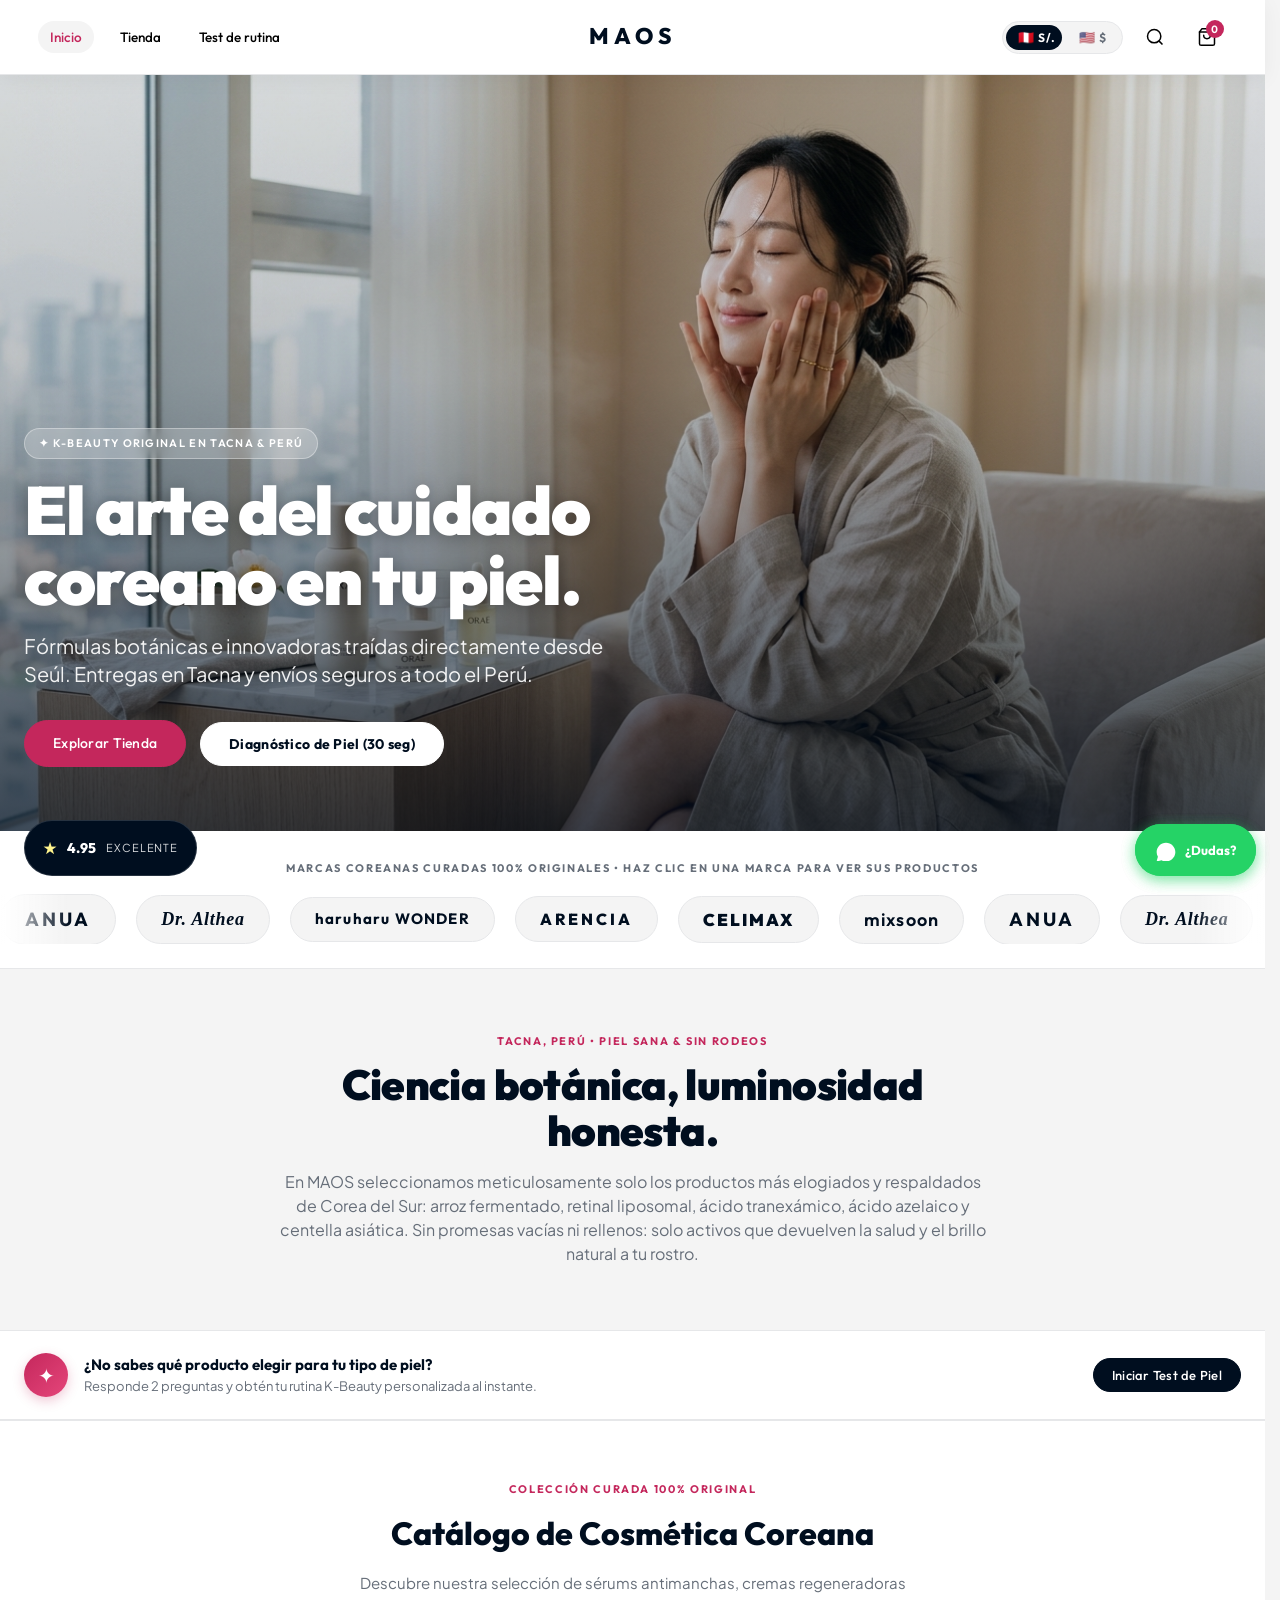
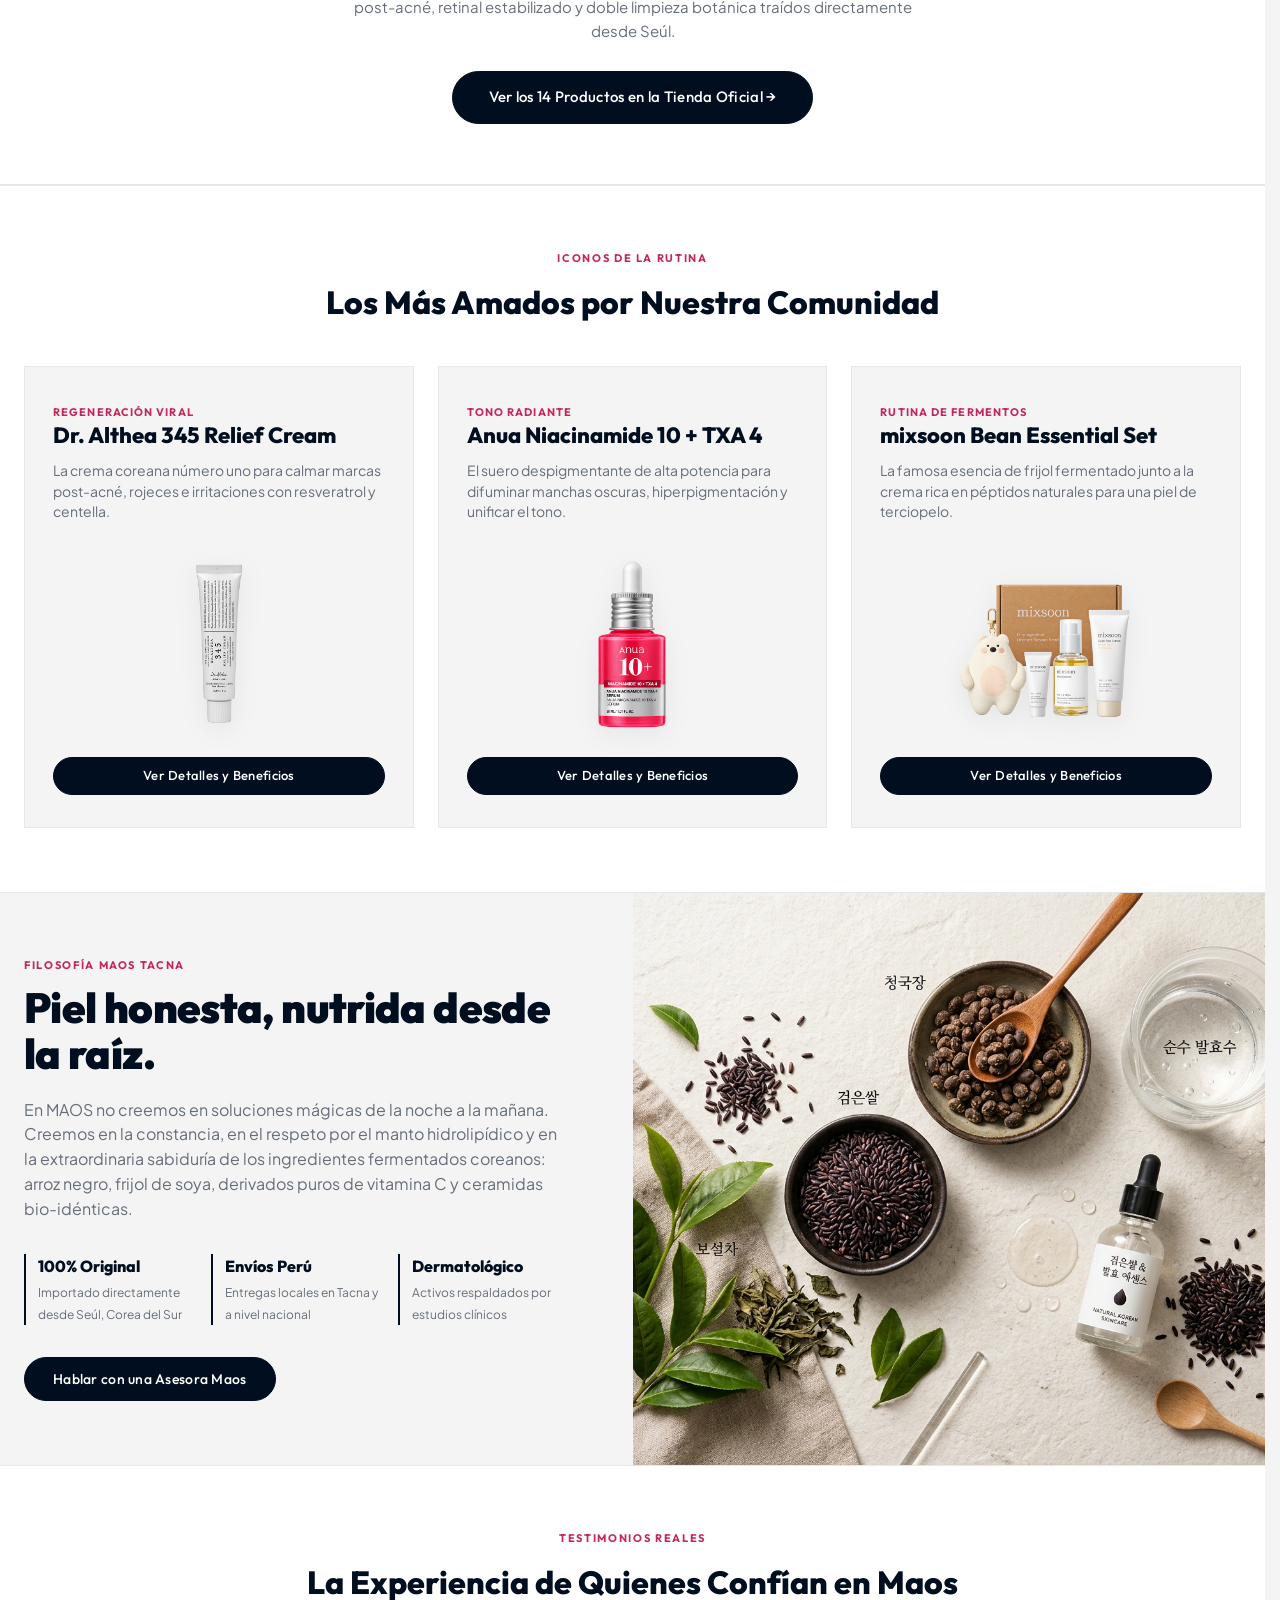
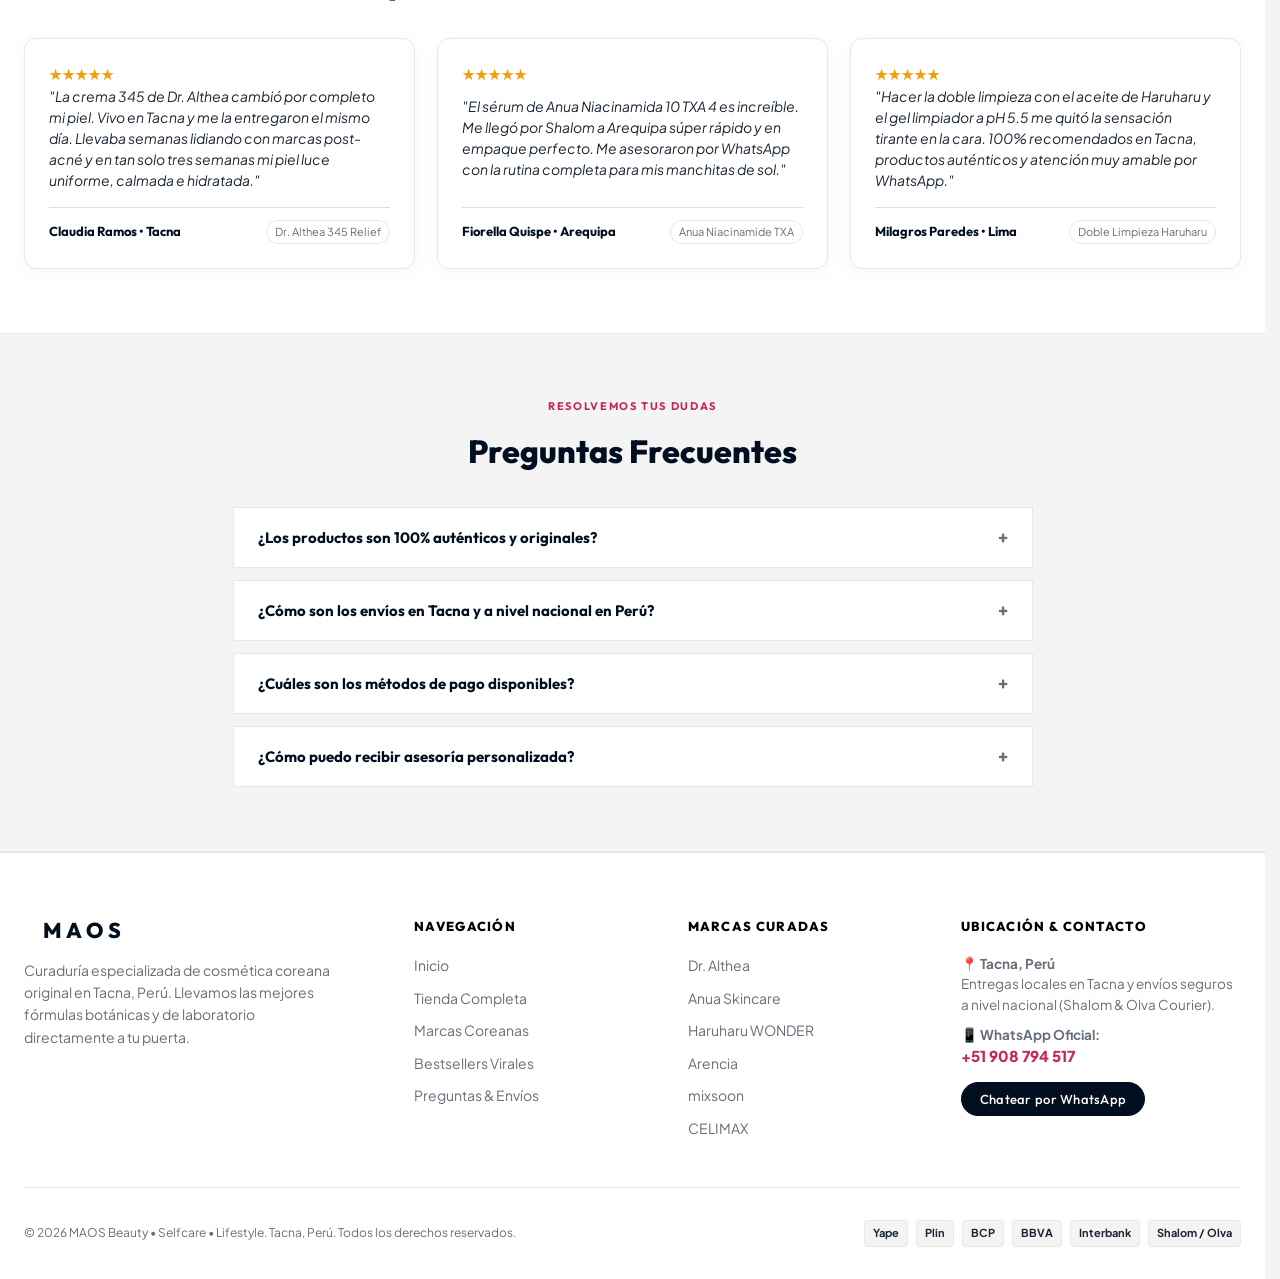
==== commit 9adcc2b7: "V3" ====
--- a/index.html
+++ b/index.html
@@ -4,25 +4,23 @@
 <head>
   <meta charset="UTF-8" />
   <meta name="viewport" content="width=device-width, initial-scale=1.0" />
-  <title>Maos Shop</title>
+  <title>MAOS • Skincare Coreano en Tacna, Perú | Cosmética 100% Original</title>
   <meta name="description"
-    content="Maos Tacna — Cosmética y skincare coreano 100% original. Envíos a todo el Perú y entregas en Tacna. Fórmulas auténticas de Seúl: Dr. Althea, Anua, Haruharu Wonder, Arencia, Celimax y Mixsoon." />
+    content="MAOS Tacna — Cosmética y skincare coreano 100% original. Envíos a todo el Perú y entregas en Tacna. Fórmulas auténticas de Seúl: Dr. Althea, Anua, Haruharu Wonder, Arencia, Celimax y Mixsoon." />
 
   <!-- Open Graph -->
-  <meta property="og:title" content="Maos • Skincare Coreano en Tacna, Perú" />
+  <meta property="og:title" content="MAOS • Skincare Coreano en Tacna, Perú" />
   <meta property="og:description"
     content="Cosmética coreana original curada en Tacna para transformar tu piel. Envíos gratis a partir de S/. 300 a todo el Perú." />
   <meta property="og:type" content="website" />
   <meta property="og:image" content="assets/hero_lifestyle.jpg" />
 
   <!-- Google Fonts & Stylesheet -->
-  <link rel="stylesheet" href="index.css?v=9" />
+  <link rel="stylesheet" href="index.css?v=14" />
   <link rel="icon" href="assets/logo.png" type="image/png" />
 </head>
 
 <body>
-
-
 
   <!-- SITE HEADER (Desktop: 3 Options • Mobile: Screenshot 2, 3, 5) -->
   <header class="site-header">
@@ -145,24 +143,27 @@
       <a href="#rutinas" class="mobile-drawer-link" onclick="closeMobileMenu(); openQuiz(); return false;">Test de
         rutina</a>
     </nav>
-
-    <!-- Bottom Footer of Drawer (Screenshot 1) -->
+    <!-- Bottom Footer of Drawer (Socials + Currency) -->
     <div class="mobile-drawer-footer">
+      <!-- Social icons: centered, separated -->
       <div class="mobile-drawer-socials">
-        <a href="https://instagram.com" target="_blank" aria-label="Instagram" class="mobile-social-icon">
+        <a href="https://www.instagram.com/maos.peru" target="_blank" rel="noopener" aria-label="Instagram"
+          class="mobile-social-icon">
           <svg viewBox="0 0 24 24" width="20" height="20" fill="none" stroke="currentColor" stroke-width="2">
             <rect x="2" y="2" width="20" height="20" rx="5" ry="5"></rect>
             <path d="M16 11.37A4 4 0 1 1 12.63 8 4 4 0 0 1 16 11.37z"></path>
             <line x1="17.5" y1="6.5" x2="17.51" y2="6.5"></line>
           </svg>
         </a>
-        <a href="https://tiktok.com" target="_blank" aria-label="TikTok" class="mobile-social-icon">
+        <a href="https://www.tiktok.com/@maosperu" target="_blank" rel="noopener" aria-label="TikTok"
+          class="mobile-social-icon">
           <svg viewBox="0 0 24 24" width="20" height="20" fill="currentColor">
             <path
               d="M19.59 6.69a4.83 4.83 0 0 1-3.77-4.25V2h-3.45v13.67a2.89 2.89 0 0 1-5.2 1.74 2.89 2.89 0 0 1 2.31-4.64 2.93 2.93 0 0 1 .88.13V9.4a6.84 6.84 0 0 0-1-.05A6.33 6.33 0 0 0 3 15.68 6.34 6.34 0 0 0 9.34 22a6.34 6.34 0 0 0 6.34-6.34V9.05a8.21 8.21 0 0 0 4.91 1.64v-3.5a4.78 4.78 0 0 1-1-.5z" />
           </svg>
         </a>
-        <a href="https://wa.me/51908794517" target="_blank" aria-label="WhatsApp" class="mobile-social-icon">
+        <a href="https://wa.me/51908794517" target="_blank" rel="noopener" aria-label="WhatsApp"
+          class="mobile-social-icon mobile-social-icon--whatsapp">
           <svg viewBox="0 0 24 24" width="20" height="20" fill="currentColor">
             <path
               d="M12.031 6.172c-3.181 0-5.767 2.586-5.768 5.766-.001 1.298.38 2.27 1.019 3.287l-.582 2.128 2.182-.573c.978.58 1.911.928 3.145.929 3.178 0 5.767-2.587 5.768-5.766.001-3.187-2.575-5.77-5.764-5.771zm3.392 8.244c-.144.405-.837.774-1.17.824-.299.045-.677.063-1.092-.069-.252-.08-.575-.187-.988-.365-1.739-.751-2.874-2.502-2.961-2.617-.087-.116-.708-.94-.708-1.793s.448-1.273.607-1.446c.159-.173.346-.217.462-.217l.332.007c.106.005.249-.04.39.299.144.347.491 1.2.534 1.287.043.087.072.188.014.303-.058.116-.087.188-.173.289l-.26.303c-.087.087-.177.182-.076.356.101.174.449.741.964 1.201.662.591 1.221.774 1.394.861.174.086.275.072.376-.044.101-.116.433-.506.549-.68.116-.173.231-.144.39-.086s1.011.477 1.184.564.289.13.332.202c.045.072.045.419-.1.824zm-3.423-10.416c-5.632 0-10.21 4.578-10.21 10.209 0 1.802.47 3.558 1.365 5.109l-1.455 5.314 5.457-1.432c1.488.812 3.167 1.24 4.843 1.241 5.631 0 10.21-4.578 10.21-10.209 0-5.631-4.579-10.231-10.21-10.231z" />
@@ -170,21 +171,20 @@
         </a>
       </div>
 
-      <div class="mobile-drawer-bottom-bar">
-        <div class="mobile-currency-select-wrap">
-          <span id="mobileCurrencyFlag">🇵🇪</span>
-          <select id="mobileCurrencySelect" aria-label="Cambiar moneda">
-            <option value="PEN" selected>Soles (S/.)</option>
-            <option value="USD">USD ($)</option>
-          </select>
-        </div>
-        <a href="https://wa.me/51908794517" target="_blank" class="mobile-drawer-whatsapp-link">
-          <svg viewBox="0 0 24 24" width="16" height="16" fill="currentColor">
-            <path
-              d="M12.031 6.172c-3.181 0-5.767 2.586-5.768 5.766-.001 1.298.38 2.27 1.019 3.287l-.582 2.128 2.182-.573c.978.58 1.911.928 3.145.929 3.178 0 5.767-2.587 5.768-5.766.001-3.187-2.575-5.77-5.764-5.771zm3.392 8.244c-.144.405-.837.774-1.17.824-.299.045-.677.063-1.092-.069-.252-.08-.575-.187-.988-.365-1.739-.751-2.874-2.502-2.961-2.617-.087-.116-.708-.94-.708-1.793s.448-1.273.607-1.446c.159-.173.346-.217.462-.217l.332.007c.106.005.249-.04.39.299.144.347.491 1.2.534 1.287.043.087.072.188.014.303-.058.116-.087.188-.173.289l-.26.303c-.087.087-.177.182-.076.356.101.174.449.741.964 1.201.662.591 1.221.774 1.394.861.174.086.275.072.376-.044.101-.116.433-.506.549-.68.116-.173.231-.144.39-.086s1.011.477 1.184.564.289.13.332.202c.045.072.045.419-.1.824zm-3.423-10.416c-5.632 0-10.21 4.578-10.21 10.209 0 1.802.47 3.558 1.365 5.109l-1.455 5.314 5.457-1.432c1.488.812 3.167 1.24 4.843 1.241 5.631 0 10.21-4.578 10.21-10.209 0-5.631-4.579-10.231-10.21-10.231z" />
-          </svg>
-          <span>Asesoría Tacna</span>
-        </a>
+      <!-- Currency selector row -->
+      <div class="mobile-currency-row">
+        <button class="mobile-currency-btn" id="mobileCurrencyPEN" onclick="setMobileCurrency('PEN')"
+          aria-label="Soles peruanos">
+          <span class="mobile-currency-flag">🇵🇪</span>
+          <span class="mobile-currency-code">PEN</span>
+          <span class="mobile-currency-symbol">S/.</span>
+        </button>
+        <button class="mobile-currency-btn" id="mobileCurrencyUSD" onclick="setMobileCurrency('USD')"
+          aria-label="Dólares americanos">
+          <span class="mobile-currency-flag">🇺🇸</span>
+          <span class="mobile-currency-code">USD</span>
+          <span class="mobile-currency-symbol">$</span>
+        </button>
       </div>
     </div>
   </aside>
@@ -193,7 +193,7 @@
     <!-- HERO BANNER (Full-bleed lifestyle image with bottom-left text overlay) -->
     <section class="hero-banner" aria-label="Sección principal">
       <div class="hero-image-wrapper">
-        <img src="assets/hero_lifestyle.jpg" alt="Piel luminosa y radiante con cosmética coreana Maos en Tacna"
+        <img src="assets/hero_lifestyle.jpg" alt="Piel luminosa y radiante con cosmética coreana MAOS en Tacna"
           class="hero-image" />
       </div>
       <div class="hero-overlay-scrim"></div>
@@ -307,7 +307,7 @@
         <span class="editorial-eyebrow">Tacna, Perú • Piel Sana & Sin Rodeos</span>
         <h2 class="editorial-headline">Ciencia botánica, luminosidad honesta.</h2>
         <p class="editorial-body">
-          En Maos seleccionamos meticulosamente solo los productos más elogiados y respaldados de Corea del Sur: arroz
+          En MAOS seleccionamos meticulosamente solo los productos más elogiados y respaldados de Corea del Sur: arroz
           fermentado, retinal liposomal, ácido tranexámico, ácido azelaico y centella asiática. Sin promesas vacías ni
           rellenos: solo activos que devuelven la salud y el brillo natural a tu rostro.
         </p>
@@ -315,12 +315,12 @@
     </section>
 
     <!-- ROUTINE QUIZ TEASER BAR -->
-    <section class="routine-quiz-teaser">
+    <section class="quiz-teaser-strip">
       <div class="container">
-        <div class="quiz-teaser-card">
-          <div class="quiz-teaser-content">
-            <div class="quiz-teaser-icon">✦</div>
-            <div class="quiz-teaser-info">
+        <div class="quiz-teaser-strip-inner">
+          <div class="quiz-teaser-strip-left">
+            <div class="quiz-teaser-strip-icon">✦</div>
+            <div class="quiz-teaser-strip-text">
               <strong>¿No sabes qué producto elegir para tu tipo de piel?</strong>
               <span>Responde 2 preguntas y obtén tu rutina K-Beauty personalizada al instante.</span>
             </div>
@@ -374,12 +374,16 @@
                 centella.
               </p>
             </div>
-            <div class="spotlight-img-wrap" onclick="openQuickView('dr-althea-345-relief-cream')" style="cursor:pointer;">
-              <img src="assets/products/dr-althea-345-relief-cream.png" alt="Dr Althea 345 Relief Cream" />
-            </div>
-            <button class="btn-pill btn-pill-primary btn-pill-sm" onclick="openQuickView('dr-althea-345-relief-cream')">
+            <a href="producto.html?id=dr-althea-345-relief-cream" class="spotlight-img-wrap"
+              aria-label="Ver Dr Althea 345 Relief Cream">
+              <img class="spotlight-primary-img" src="assets/products/dr-althea-345-relief-cream.png"
+                alt="Dr Althea 345 Relief Cream" />
+
+            </a>
+            <a href="producto.html?id=dr-althea-345-relief-cream" class="btn-pill btn-pill-primary btn-pill-sm"
+              style="text-decoration: none; text-align: center;">
               Ver Detalles y Beneficios
-            </button>
+            </a>
           </div>
 
           <!-- Spotlight 2 -->
@@ -392,12 +396,16 @@
                 tono.
               </p>
             </div>
-            <div class="spotlight-img-wrap" onclick="openQuickView('anua-niacinamide-10-txa-4')" style="cursor:pointer;">
-              <img src="assets/products/anua-niacinamide-10-txa-4.png" alt="Anua Niacinamide TXA Serum" />
-            </div>
-            <button class="btn-pill btn-pill-primary btn-pill-sm" onclick="openQuickView('anua-niacinamide-10-txa-4')">
+            <a href="producto.html?id=anua-niacinamide-10-txa-4" class="spotlight-img-wrap"
+              aria-label="Ver Anua Niacinamide TXA Serum">
+              <img class="spotlight-primary-img" src="assets/products/anua-niacinamide-10-txa-4.png"
+                alt="Anua Niacinamide TXA Serum" />
+
+            </a>
+            <a href="producto.html?id=anua-niacinamide-10-txa-4" class="btn-pill btn-pill-primary btn-pill-sm"
+              style="text-decoration: none; text-align: center;">
               Ver Detalles y Beneficios
-            </button>
+            </a>
           </div>
 
           <!-- Spotlight 3 -->
@@ -410,13 +418,14 @@
                 terciopelo.
               </p>
             </div>
-            <div class="spotlight-img-wrap" onclick="openQuickView('mixsoon-bean-essential-skincare-set')" style="cursor:pointer;">
+            <a href="producto.html?id=mixsoon-bean-essential-skincare-set" class="spotlight-img-wrap"
+              aria-label="Ver mixsoon Bean Essential Set">
               <img src="assets/products/mixsoon-bean-essential-skincare-set.png" alt="mixsoon Bean Essential Set" />
-            </div>
-            <button class="btn-pill btn-pill-primary btn-pill-sm"
-              onclick="openQuickView('mixsoon-bean-essential-skincare-set')">
+            </a>
+            <a href="producto.html?id=mixsoon-bean-essential-skincare-set" class="btn-pill btn-pill-primary btn-pill-sm"
+              style="text-decoration: none; text-align: center;">
               Ver Detalles y Beneficios
-            </button>
+            </a>
           </div>
         </div>
       </div>
@@ -426,10 +435,10 @@
     <section class="philosophy-split-section" id="filosofia">
       <div class="philosophy-grid">
         <div class="philosophy-text-col">
-          <span class="editorial-eyebrow">FILOSOFÍA Maos TACNA</span>
+          <span class="editorial-eyebrow">FILOSOFÍA MAOS TACNA</span>
           <h2 class="philosophy-headline">Piel honesta, nutrida desde la raíz.</h2>
           <p class="philosophy-body">
-            En Maos no creemos en soluciones mágicas de la noche a la mañana. Creemos en la constancia, en el respeto
+            En MAOS no creemos en soluciones mágicas de la noche a la mañana. Creemos en la constancia, en el respeto
             por el manto hidrolipídico y en la extraordinaria sabiduría de los ingredientes fermentados coreanos: arroz
             negro, frijol de soya, derivados puros de vitamina C y ceramidas bio-idénticas.
           </p>
@@ -451,13 +460,13 @@
 
           <button class="btn-pill btn-pill-primary"
             onclick="openWhatsAppDirect('¡Hola Maos Tacna! Me encanta su filosofía, quiero consultar una duda sobre mi rutina.')">
-            Hablar con una Asesora Maos (+51 908 794 517)
+            Hablar con una Asesora Maos
           </button>
         </div>
 
         <div class="philosophy-image-col">
           <img src="assets/ingredients_flatlay.jpg"
-            alt="Ingredientes naturales de cosmética coreana Maos: arroz negro, té verde y fermentos botánicos" />
+            alt="Ingredientes naturales de cosmética coreana MAOS: arroz negro, té verde y fermentos botánicos" />
         </div>
       </div>
     </section>
@@ -466,7 +475,7 @@
     <section class="reviews-section">
       <div class="container">
         <div style="text-align: center;">
-          <span class="editorial-eyebrow">TESTIMONIOS REALES EN PERÚ</span>
+          <span class="editorial-eyebrow">TESTIMONIOS REALES</span>
           <h2
             style="font-family: var(--font-display); font-size: 32px; font-weight: 800; color: var(--color-midcurrent-navy);">
             La Experiencia de Quienes Confían en Maos
@@ -475,19 +484,7 @@
 
         <div class="reviews-grid">
           <div class="review-card">
-            <div class="review-card-top">
-              <div class="review-stars" aria-label="5 de 5 estrellas">
-                <svg class="star-svg" viewBox="0 0 20 20" fill="currentColor"><path d="M9.049 2.927c.3-.921 1.603-.921 1.902 0l1.07 3.292a1 1 0 00.95.69h3.462c.969 0 1.371 1.24.588 1.81l-2.8 2.034a1 1 0 00-.364 1.118l1.07 3.292c.3.921-.755 1.688-1.54 1.118l-2.8-2.034a1 1 0 00-1.175 0l-2.8 2.034c-.784.57-1.838-.197-1.539-1.118l1.07-3.292a1 1 0 00-.364-1.118L2.98 8.72c-.783-.57-.38-1.81.588-1.81h3.461a1 1 0 00.951-.69l1.07-3.292z"></path></svg>
-                <svg class="star-svg" viewBox="0 0 20 20" fill="currentColor"><path d="M9.049 2.927c.3-.921 1.603-.921 1.902 0l1.07 3.292a1 1 0 00.95.69h3.462c.969 0 1.371 1.24.588 1.81l-2.8 2.034a1 1 0 00-.364 1.118l1.07 3.292c.3.921-.755 1.688-1.54 1.118l-2.8-2.034a1 1 0 00-1.175 0l-2.8 2.034c-.784.57-1.838-.197-1.539-1.118l1.07-3.292a1 1 0 00-.364-1.118L2.98 8.72c-.783-.57-.38-1.81.588-1.81h3.461a1 1 0 00.951-.69l1.07-3.292z"></path></svg>
-                <svg class="star-svg" viewBox="0 0 20 20" fill="currentColor"><path d="M9.049 2.927c.3-.921 1.603-.921 1.902 0l1.07 3.292a1 1 0 00.95.69h3.462c.969 0 1.371 1.24.588 1.81l-2.8 2.034a1 1 0 00-.364 1.118l1.07 3.292c.3.921-.755 1.688-1.54 1.118l-2.8-2.034a1 1 0 00-1.175 0l-2.8 2.034c-.784.57-1.838-.197-1.539-1.118l1.07-3.292a1 1 0 00-.364-1.118L2.98 8.72c-.783-.57-.38-1.81.588-1.81h3.461a1 1 0 00.951-.69l1.07-3.292z"></path></svg>
-                <svg class="star-svg" viewBox="0 0 20 20" fill="currentColor"><path d="M9.049 2.927c.3-.921 1.603-.921 1.902 0l1.07 3.292a1 1 0 00.95.69h3.462c.969 0 1.371 1.24.588 1.81l-2.8 2.034a1 1 0 00-.364 1.118l1.07 3.292c.3.921-.755 1.688-1.54 1.118l-2.8-2.034a1 1 0 00-1.175 0l-2.8 2.034c-.784.57-1.838-.197-1.539-1.118l1.07-3.292a1 1 0 00-.364-1.118L2.98 8.72c-.783-.57-.38-1.81.588-1.81h3.461a1 1 0 00.951-.69l1.07-3.292z"></path></svg>
-                <svg class="star-svg" viewBox="0 0 20 20" fill="currentColor"><path d="M9.049 2.927c.3-.921 1.603-.921 1.902 0l1.07 3.292a1 1 0 00.95.69h3.462c.969 0 1.371 1.24.588 1.81l-2.8 2.034a1 1 0 00-.364 1.118l1.07 3.292c.3.921-.755 1.688-1.54 1.118l-2.8-2.034a1 1 0 00-1.175 0l-2.8 2.034c-.784.57-1.838-.197-1.539-1.118l1.07-3.292a1 1 0 00-.364-1.118L2.98 8.72c-.783-.57-.38-1.81.588-1.81h3.461a1 1 0 00.951-.69l1.07-3.292z"></path></svg>
-              </div>
-              <span class="review-verified-tag">
-                <svg viewBox="0 0 20 20" fill="currentColor" width="12" height="12"><path fill-rule="evenodd" d="M10 18a8 8 0 100-16 8 8 0 000 16zm3.707-9.293a1 1 0 00-1.414-1.414L9 10.586 7.707 9.293a1 1 0 00-1.414 1.414l2 2a1 1 0 001.414 0l4-4z" clip-rule="evenodd"></path></svg>
-                Compra verificada
-              </span>
-            </div>
+            <div class="review-stars">★★★★★</div>
             <p class="review-quote">
               "La crema 345 de Dr. Althea cambió por completo mi piel. Vivo en Tacna y me la entregaron el mismo día.
               Llevaba semanas lidiando con marcas post-acné y en tan solo tres semanas mi piel luce uniforme, calmada e
@@ -500,19 +497,7 @@
           </div>
 
           <div class="review-card">
-            <div class="review-card-top">
-              <div class="review-stars" aria-label="5 de 5 estrellas">
-                <svg class="star-svg" viewBox="0 0 20 20" fill="currentColor"><path d="M9.049 2.927c.3-.921 1.603-.921 1.902 0l1.07 3.292a1 1 0 00.95.69h3.462c.969 0 1.371 1.24.588 1.81l-2.8 2.034a1 1 0 00-.364 1.118l1.07 3.292c.3.921-.755 1.688-1.54 1.118l-2.8-2.034a1 1 0 00-1.175 0l-2.8 2.034c-.784.57-1.838-.197-1.539-1.118l1.07-3.292a1 1 0 00-.364-1.118L2.98 8.72c-.783-.57-.38-1.81.588-1.81h3.461a1 1 0 00.951-.69l1.07-3.292z"></path></svg>
-                <svg class="star-svg" viewBox="0 0 20 20" fill="currentColor"><path d="M9.049 2.927c.3-.921 1.603-.921 1.902 0l1.07 3.292a1 1 0 00.95.69h3.462c.969 0 1.371 1.24.588 1.81l-2.8 2.034a1 1 0 00-.364 1.118l1.07 3.292c.3.921-.755 1.688-1.54 1.118l-2.8-2.034a1 1 0 00-1.175 0l-2.8 2.034c-.784.57-1.838-.197-1.539-1.118l1.07-3.292a1 1 0 00-.364-1.118L2.98 8.72c-.783-.57-.38-1.81.588-1.81h3.461a1 1 0 00.951-.69l1.07-3.292z"></path></svg>
-                <svg class="star-svg" viewBox="0 0 20 20" fill="currentColor"><path d="M9.049 2.927c.3-.921 1.603-.921 1.902 0l1.07 3.292a1 1 0 00.95.69h3.462c.969 0 1.371 1.24.588 1.81l-2.8 2.034a1 1 0 00-.364 1.118l1.07 3.292c.3.921-.755 1.688-1.54 1.118l-2.8-2.034a1 1 0 00-1.175 0l-2.8 2.034c-.784.57-1.838-.197-1.539-1.118l1.07-3.292a1 1 0 00-.364-1.118L2.98 8.72c-.783-.57-.38-1.81.588-1.81h3.461a1 1 0 00.951-.69l1.07-3.292z"></path></svg>
-                <svg class="star-svg" viewBox="0 0 20 20" fill="currentColor"><path d="M9.049 2.927c.3-.921 1.603-.921 1.902 0l1.07 3.292a1 1 0 00.95.69h3.462c.969 0 1.371 1.24.588 1.81l-2.8 2.034a1 1 0 00-.364 1.118l1.07 3.292c.3.921-.755 1.688-1.54 1.118l-2.8-2.034a1 1 0 00-1.175 0l-2.8 2.034c-.784.57-1.838-.197-1.539-1.118l1.07-3.292a1 1 0 00-.364-1.118L2.98 8.72c-.783-.57-.38-1.81.588-1.81h3.461a1 1 0 00.951-.69l1.07-3.292z"></path></svg>
-                <svg class="star-svg" viewBox="0 0 20 20" fill="currentColor"><path d="M9.049 2.927c.3-.921 1.603-.921 1.902 0l1.07 3.292a1 1 0 00.95.69h3.462c.969 0 1.371 1.24.588 1.81l-2.8 2.034a1 1 0 00-.364 1.118l1.07 3.292c.3.921-.755 1.688-1.54 1.118l-2.8-2.034a1 1 0 00-1.175 0l-2.8 2.034c-.784.57-1.838-.197-1.539-1.118l1.07-3.292a1 1 0 00-.364-1.118L2.98 8.72c-.783-.57-.38-1.81.588-1.81h3.461a1 1 0 00.951-.69l1.07-3.292z"></path></svg>
-              </div>
-              <span class="review-verified-tag">
-                <svg viewBox="0 0 20 20" fill="currentColor" width="12" height="12"><path fill-rule="evenodd" d="M10 18a8 8 0 100-16 8 8 0 000 16zm3.707-9.293a1 1 0 00-1.414-1.414L9 10.586 7.707 9.293a1 1 0 00-1.414 1.414l2 2a1 1 0 001.414 0l4-4z" clip-rule="evenodd"></path></svg>
-                Compra verificada
-              </span>
-            </div>
+            <div class="review-stars">★★★★★</div>
             <p class="review-quote">
               "El sérum de Anua Niacinamida 10 TXA 4 es increíble. Me llegó por Shalom a Arequipa súper rápido y en
               empaque perfecto. Me asesoraron por WhatsApp con la rutina completa para mis manchitas de sol."
@@ -524,19 +509,7 @@
           </div>
 
           <div class="review-card">
-            <div class="review-card-top">
-              <div class="review-stars" aria-label="5 de 5 estrellas">
-                <svg class="star-svg" viewBox="0 0 20 20" fill="currentColor"><path d="M9.049 2.927c.3-.921 1.603-.921 1.902 0l1.07 3.292a1 1 0 00.95.69h3.462c.969 0 1.371 1.24.588 1.81l-2.8 2.034a1 1 0 00-.364 1.118l1.07 3.292c.3.921-.755 1.688-1.54 1.118l-2.8-2.034a1 1 0 00-1.175 0l-2.8 2.034c-.784.57-1.838-.197-1.539-1.118l1.07-3.292a1 1 0 00-.364-1.118L2.98 8.72c-.783-.57-.38-1.81.588-1.81h3.461a1 1 0 00.951-.69l1.07-3.292z"></path></svg>
-                <svg class="star-svg" viewBox="0 0 20 20" fill="currentColor"><path d="M9.049 2.927c.3-.921 1.603-.921 1.902 0l1.07 3.292a1 1 0 00.95.69h3.462c.969 0 1.371 1.24.588 1.81l-2.8 2.034a1 1 0 00-.364 1.118l1.07 3.292c.3.921-.755 1.688-1.54 1.118l-2.8-2.034a1 1 0 00-1.175 0l-2.8 2.034c-.784.57-1.838-.197-1.539-1.118l1.07-3.292a1 1 0 00-.364-1.118L2.98 8.72c-.783-.57-.38-1.81.588-1.81h3.461a1 1 0 00.951-.69l1.07-3.292z"></path></svg>
-                <svg class="star-svg" viewBox="0 0 20 20" fill="currentColor"><path d="M9.049 2.927c.3-.921 1.603-.921 1.902 0l1.07 3.292a1 1 0 00.95.69h3.462c.969 0 1.371 1.24.588 1.81l-2.8 2.034a1 1 0 00-.364 1.118l1.07 3.292c.3.921-.755 1.688-1.54 1.118l-2.8-2.034a1 1 0 00-1.175 0l-2.8 2.034c-.784.57-1.838-.197-1.539-1.118l1.07-3.292a1 1 0 00-.364-1.118L2.98 8.72c-.783-.57-.38-1.81.588-1.81h3.461a1 1 0 00.951-.69l1.07-3.292z"></path></svg>
-                <svg class="star-svg" viewBox="0 0 20 20" fill="currentColor"><path d="M9.049 2.927c.3-.921 1.603-.921 1.902 0l1.07 3.292a1 1 0 00.95.69h3.462c.969 0 1.371 1.24.588 1.81l-2.8 2.034a1 1 0 00-.364 1.118l1.07 3.292c.3.921-.755 1.688-1.54 1.118l-2.8-2.034a1 1 0 00-1.175 0l-2.8 2.034c-.784.57-1.838-.197-1.539-1.118l1.07-3.292a1 1 0 00-.364-1.118L2.98 8.72c-.783-.57-.38-1.81.588-1.81h3.461a1 1 0 00.951-.69l1.07-3.292z"></path></svg>
-                <svg class="star-svg" viewBox="0 0 20 20" fill="currentColor"><path d="M9.049 2.927c.3-.921 1.603-.921 1.902 0l1.07 3.292a1 1 0 00.95.69h3.462c.969 0 1.371 1.24.588 1.81l-2.8 2.034a1 1 0 00-.364 1.118l1.07 3.292c.3.921-.755 1.688-1.54 1.118l-2.8-2.034a1 1 0 00-1.175 0l-2.8 2.034c-.784.57-1.838-.197-1.539-1.118l1.07-3.292a1 1 0 00-.364-1.118L2.98 8.72c-.783-.57-.38-1.81.588-1.81h3.461a1 1 0 00.951-.69l1.07-3.292z"></path></svg>
-              </div>
-              <span class="review-verified-tag">
-                <svg viewBox="0 0 20 20" fill="currentColor" width="12" height="12"><path fill-rule="evenodd" d="M10 18a8 8 0 100-16 8 8 0 000 16zm3.707-9.293a1 1 0 00-1.414-1.414L9 10.586 7.707 9.293a1 1 0 00-1.414 1.414l2 2a1 1 0 001.414 0l4-4z" clip-rule="evenodd"></path></svg>
-                Compra verificada
-              </span>
-            </div>
+            <div class="review-stars">★★★★★</div>
             <p class="review-quote">
               "Hacer la doble limpieza con el aceite de Haruharu y el gel limpiador a pH 5.5 me quitó la sensación
               tirante en la cara. 100% recomendados en Tacna, productos auténticos y atención muy amable por WhatsApp."
@@ -564,12 +537,12 @@
         <div class="faq-list">
           <div class="faq-item">
             <button class="faq-question-btn" type="button">
-              <span>¿Los productos son 100% auténticos y originales de Corea?</span>
+              <span>¿Los productos son 100% auténticos y originales?</span>
               <span class="faq-icon">+</span>
             </button>
             <div class="faq-answer">
               <p>
-                Sí, absolutamente. En Maos solo comercializamos cosmética 100% original importada directamente con lotes
+                Sí, absolutamente. En MAOS solo comercializamos cosmética 100% original importada directamente con lotes
                 y fechas de vencimiento verificables de distribuidores autorizados en Seúl, Corea del Sur. Cada producto
                 viene en su envase original con sellos intactos.
               </p>
@@ -584,7 +557,7 @@
             <div class="faq-answer">
               <p>
                 En <strong>Tacna</strong> realizamos delivery local en el día o coordinación de recojo. Para el
-                <strong>resto del Perú</strong>, enviamos por <strong>Shalom y Olva Courier</strong> con número de
+                <strong>resto del Perú</strong>, enviamos por <strong>Shalom</strong> con número de
                 seguimiento. Recuerda que en compras superiores a <strong>S/. 300 soles</strong> el envío es
                 completamente <strong>GRATIS</strong>.
               </p>
@@ -599,7 +572,7 @@
             <div class="faq-answer">
               <p>
                 Aceptamos <strong>Yape</strong>, <strong>Plin</strong>, transferencias bancarias <strong>BCP</strong>,
-                <strong>BBVA</strong>, <strong>Interbank</strong>, y tarjetas de crédito o débito. También puedes
+                <strong>BBVA</strong>, <strong>Interbank</strong>. También puedes
                 coordinar tu pago directamente por WhatsApp con nuestro equipo.
               </p>
             </div>
@@ -613,7 +586,7 @@
             <div class="faq-answer">
               <p>
                 Puedes realizar nuestro <strong>Test de Rutina</strong> aquí en la página o escribirnos directamente a
-                nuestro <a href="https://wa.me/51908794517?text=%C2%A1Hola%20Maos%20Tacna!%20Quiero%20recibir%20asesor%C3%ADa%20personalizada%20para%20mi%20rutina%20de%20skincare." target="_blank" style="color: var(--color-deep-cobalt); font-weight: 700; text-decoration: underline;">WhatsApp oficial</a> <strong>+51 908 794 517</strong>. Evaluamos tu tipo de piel, historial de
+                nuestro WhatsApp oficial <strong>+51 908 794 517</strong>. Evaluamos tu tipo de piel, historial de
                 productos y te armamos una rutina efectiva ajustada a tus metas.
               </p>
             </div>
@@ -631,7 +604,7 @@
   </aside>
 
   <!-- FLOATING WHATSAPP CHAT BUTTON (+51 908794517) -->
-  <button class="whatsapp-widget" id="whatsappWidget" aria-label="Chatear con Maos en WhatsApp">
+  <button class="whatsapp-widget" id="whatsappWidget" aria-label="Chatear con MAOS en WhatsApp">
     <svg viewBox="0 0 24 24">
       <path
         d="M12.031 6.172c-3.181 0-5.767 2.586-5.768 5.766-.001 1.298.38 2.27 1.019 3.287l-.582 2.128 2.182-.573c.978.58 1.911.928 3.145.929 3.178 0 5.767-2.587 5.768-5.766.001-3.187-2.575-5.77-5.764-5.771zm3.392 8.244c-.144.405-.837.774-1.17.824-.299.045-.677.063-1.092-.069-.252-.08-.575-.187-.988-.365-1.739-.751-2.874-2.502-2.961-2.617-.087-.116-.708-.94-.708-1.793s.448-1.273.607-1.446c.159-.173.346-.217.462-.217l.332.007c.106.005.249-.04.39.299.144.347.491 1.2.534 1.287.043.087.072.188.014.303-.058.116-.087.188-.173.289l-.26.303c-.087.087-.177.182-.076.356.101.174.449.741.964 1.201.662.591 1.221.774 1.394.861.174.086.275.072.376-.044.101-.116.433-.506.549-.68.116-.173.231-.144.39-.086s1.011.477 1.184.564.289.13.332.202c.045.072.045.419-.1.824zm-3.423-10.416c-5.632 0-10.21 4.578-10.21 10.209 0 1.802.47 3.558 1.365 5.109l-1.455 5.314 5.457-1.432c1.488.812 3.167 1.24 4.843 1.241 5.631 0 10.21-4.578 10.21-10.209 0-5.631-4.579-10.231-10.21-10.231z" />
@@ -783,7 +756,7 @@
         </div>
       </div>
       <p style="font-size: 14px; line-height: 1.5; color: var(--color-slate-gray); margin-bottom: 20px;">
-        En Maos cada producto cuenta con código de autenticidad verificable. Nuestro compromiso es brindarte atención
+        En MAOS cada producto cuenta con código de autenticidad verificable. Nuestro compromiso es brindarte atención
         cercana y fórmulas que verdaderamente marquen un antes y un después en tu piel.
       </p>
       <div style="border-top: 1px solid var(--color-cloud-veil); padding-top: 16px; display: flex; gap: 10px;">
@@ -795,6 +768,71 @@
     </div>
   </div>
 
+  <!-- SLIDE-OUT CART DRAWER (Screenshot 4) -->
+  <div class="cart-drawer-backdrop" id="cartDrawerBackdrop" aria-hidden="true">
+    <div class="cart-drawer" role="dialog" aria-modal="true" aria-labelledby="cartDrawerTitle">
+      <div class="cart-drawer-header">
+        <button class="cart-drawer-round-close" id="cartCloseBtn" aria-label="Cerrar carrito">
+          <svg viewBox="0 0 24 24" width="18" height="18" fill="none" stroke="currentColor" stroke-width="2.5"
+            stroke-linecap="round">
+            <line x1="18" y1="6" x2="6" y2="18"></line>
+            <line x1="6" y1="6" x2="18" y2="18"></line>
+          </svg>
+        </button>
+        <div class="cart-drawer-title-wrap">
+          <svg viewBox="0 0 24 24" width="20" height="20" fill="none" stroke="currentColor" stroke-width="1.8">
+            <path d="M6 2L3 6v14a2 2 0 0 0 2 2h14a2 2 0 0 0 2-2V6l-3-4z"></path>
+            <line x1="3" y1="6" x2="21" y2="6"></line>
+            <path d="M16 10a4 4 0 0 1-8 0"></path>
+          </svg>
+          <h3 class="cart-drawer-title" id="cartDrawerTitle">
+            Tu Carrito <span id="cartHeaderCount">(0)</span>
+          </h3>
+        </div>
+      </div>
+
+      <!-- Free Shipping Meter (Threshold: S/. 300) -->
+      <div class="cart-shipping-meter">
+        <div class="shipping-meter-text" id="cartShippingStatus">
+          Te faltan <strong>S/. 300</strong> para obtener <strong>ENVÍO GRATIS</strong>
+        </div>
+        <div class="shipping-progress-track">
+          <div class="shipping-progress-bar" id="cartShippingBar"></div>
+        </div>
+      </div>
+
+      <!-- Items List -->
+      <div class="cart-items-container" id="cartItemsList">
+        <!-- Injected by app.js -->
+      </div>
+
+      <!-- Cart Drawer Footer (Screenshot 4) -->
+      <div class="cart-drawer-footer">
+        <div class="cart-summary-total-row">
+          <span class="cart-total-label">TOTAL</span>
+          <span class="cart-total-value" id="cartTotal">S/. 0</span>
+        </div>
+
+        <div class="cart-footer-actions">
+          <button class="btn-whatsapp-checkout" id="btnWhatsAppCheckout">
+            Finalizar Pedido por WhatsApp
+          </button>
+        </div>
+        <p class="cart-checkout-disclaimer">
+          Precios en Soles (o USD) • Envíos a todo el Perú desde Tacna
+        </p>
+      </div>
+    </div>
+  </div>
+
+  <!-- FLOATING WHATSAPP CHAT BUTTON (+51 908794517) -->
+  <button class="whatsapp-widget" id="whatsappWidget" aria-label="Chatear con MAOS en WhatsApp">
+    <svg viewBox="0 0 24 24">
+      <path
+        d="M12.031 6.172c-3.181 0-5.767 2.586-5.768 5.766-.001 1.298.38 2.27 1.019 3.287l-.582 2.128 2.182-.573c.978.58 1.911.928 3.145.929 3.178 0 5.767-2.587 5.768-5.766.001-3.187-2.575-5.77-5.764-5.771zm3.392 8.244c-.144.405-.837.774-1.17.824-.299.045-.677.063-1.092-.069-.252-.08-.575-.187-.988-.365-1.739-.751-2.874-2.502-2.961-2.617-.087-.116-.708-.94-.708-1.793s.448-1.273.607-1.446c.159-.173.346-.217.462-.217l.332.007c.106.005.249-.04.39.299.144.347.491 1.2.534 1.287.043.087.072.188.014.303-.058.116-.087.188-.173.289l-.26.303c-.087.087-.177.182-.076.356.101.174.449.741.964 1.201.662.591 1.221.774 1.394.861.174.086.275.072.376-.044.101-.116.433-.506.549-.68.116-.173.231-.144.39-.086s1.011.477 1.184.564.289.13.332.202c.045.072.045.419-.1.824zm-3.423-10.416c-5.632 0-10.21 4.578-10.21 10.209 0 1.802.47 3.558 1.365 5.109l-1.455 5.314 5.457-1.432c1.488.812 3.167 1.24 4.843 1.241 5.631 0 10.21-4.578 10.21-10.209 0-5.631-4.579-10.231-10.21-10.231z" />
+    </svg>
+    <span>¿Dudas?</span>
+  </button>
 
   <!-- TOAST NOTIFICATION CONTAINER -->
   <div class="toast-container" id="toastContainer" aria-live="polite"></div>
@@ -866,7 +904,7 @@
       <!-- Bottom Bar -->
       <div class="footer-bottom-row">
         <div>
-          © 2026 Maos Beauty • Selfcare • Lifestyle. Tacna, Perú. Todos los derechos reservados.
+          © 2026 MAOS Beauty • Selfcare • Lifestyle. Tacna, Perú. Todos los derechos reservados.
         </div>
         <div class="footer-payment-badges">
           <span class="pay-badge">Yape</span>
@@ -881,7 +919,7 @@
   </footer>
 
   <!-- Scripts -->
-  <script src="app.js?v=9"></script>
+  <script src="app.js?v=12"></script>
 </body>
 
 </html>
--- a/index.css
+++ b/index.css
@@ -108,6 +108,7 @@
   -webkit-text-size-adjust: 100%;
   overflow-x: hidden;
   max-width: 100vw;
+  scrollbar-gutter: stable;
 }
 
 body {
@@ -157,24 +158,10 @@
 }
 
 /* ==========================================================================
-   ANNOUNCEMENT BAR (DESIGN.md: Deep Cobalt #c4275c, 36px, Paper White text)
+   ANNOUNCEMENT BAR (Hidden per user request)
    ========================================================================== */
 .announcement-bar {
-  background-color: var(--surface-brand-accent);
-  color: var(--color-paper-white);
-  height: 38px;
-  display: flex;
-  align-items: center;
-  justify-content: center;
-  position: relative;
-  z-index: 100;
-  font-family: var(--font-display);
-  font-size: 12px;
-  font-weight: var(--font-weight-medium);
-  letter-spacing: 0.05em;
-  text-transform: uppercase;
-  padding: 0 var(--spacing-16);
-  user-select: none;
+  display: none !important;
 }
 
 .announcement-content {
@@ -230,9 +217,10 @@
   grid-template-columns: 1fr auto 1fr;
   align-items: center;
   height: 74px;
-  max-width: var(--page-max-width);
-  margin: 0 auto;
-  padding: 0 var(--spacing-24);
+  width: 100%;
+  max-width: 100%;
+  margin: 0;
+  padding: 0 clamp(16px, 3vw, 48px);
 }
 
 .nav-left {
@@ -433,21 +421,6 @@
    ========================================================================== */
 .top-announcement-bar {
   display: none !important;
-  background-color: var(--color-midcurrent-navy);
-  color: var(--color-paper-white);
-  height: 38px;
-  display: flex;
-  align-items: center;
-  justify-content: center;
-  position: relative;
-  z-index: 100;
-  font-family: var(--font-display);
-  font-size: 11.5px;
-  font-weight: var(--font-weight-medium);
-  letter-spacing: 0.04em;
-  text-transform: uppercase;
-  padding: 0 var(--spacing-16);
-  user-select: none;
 }
 
 .announcement-nav-btn {
@@ -595,22 +568,27 @@
   color: var(--color-deep-cobalt);
 }
 
-/* ---- Drawer Footer (Socials + Currency + WhatsApp) ---- */
+/* ---- Drawer Footer (Socials + Currency) ---- */
 .mobile-drawer-footer {
-  padding: 20px 28px 28px;
+  padding: 20px 24px 28px;
   border-top: 1px solid var(--color-cloud-veil);
+  margin-top: auto;
+  background-color: var(--color-paper-white);
 }
 
 .mobile-drawer-socials {
   display: flex;
   align-items: center;
-  gap: 16px;
+  justify-content: center;
+  gap: 28px;
   margin-bottom: 20px;
+  padding-bottom: 18px;
+  border-bottom: 1px solid var(--color-cloud-veil);
 }
 
 .mobile-social-icon {
-  width: 36px;
-  height: 36px;
+  width: 40px;
+  height: 40px;
   border-radius: 50%;
   display: flex;
   align-items: center;
@@ -626,11 +604,64 @@
   color: var(--color-paper-white);
 }
 
+.mobile-social-icon--whatsapp:hover {
+  background-color: #25d366;
+  border-color: #25d366;
+  color: #ffffff;
+}
+
+/* Currency toggle buttons */
+.mobile-currency-row {
+  display: flex;
+  gap: 10px;
+  justify-content: center;
+}
+
+.mobile-currency-btn {
+  display: flex;
+  align-items: center;
+  gap: 6px;
+  padding: 8px 16px;
+  border: 1.5px solid var(--color-cloud-veil);
+  border-radius: var(--radius-buttons);
+  background: var(--color-morning-mist);
+  font-size: 13px;
+  font-weight: 600;
+  color: var(--color-graphite);
+  cursor: pointer;
+  transition: all var(--transition-fast);
+  flex: 1;
+  justify-content: center;
+}
+
+.mobile-currency-btn.active {
+  background-color: var(--color-midcurrent-navy);
+  border-color: var(--color-midcurrent-navy);
+  color: var(--color-paper-white);
+}
+
+.mobile-currency-btn:hover:not(.active) {
+  border-color: var(--color-midcurrent-navy);
+  color: var(--color-midcurrent-navy);
+}
+
+.mobile-currency-flag {
+  font-size: 16px;
+  line-height: 1;
+}
+
+.mobile-currency-code {
+  font-weight: 700;
+  letter-spacing: 0.02em;
+}
+
+.mobile-currency-symbol {
+  font-size: 11px;
+  opacity: 0.8;
+}
+
 .mobile-drawer-bottom-bar {
-  display: flex;
-  align-items: center;
-  justify-content: space-between;
-  gap: 16px;
+  display: none; /* replaced by .mobile-currency-row */
 }
 
 .mobile-currency-select-wrap {
@@ -755,7 +786,8 @@
   opacity: 0;
   transform: translateY(4px);
   transition: all var(--transition-fast);
-  z-index: 5;
+  z-index: 10;
+  box-shadow: 0 2px 8px rgba(0, 14, 31, 0.08);
 }
 
 .product-card:hover .card-quick-add-bag {
@@ -991,50 +1023,81 @@
 }
 
 /* ==========================================================================
-   ROUTINE QUIZ TEASER BAR
+   ROUTINE QUIZ TEASER BAR (Homepage strip — zero conflict)
    ========================================================================== */
 .quiz-teaser-strip {
   background-color: var(--color-paper-white);
   border-bottom: 1px solid var(--color-cloud-veil);
-  padding: var(--spacing-16) 0;
-}
-
-.quiz-teaser-content {
+  padding: 22px 0;
+  width: 100%;
+}
+
+.quiz-teaser-strip-inner {
   display: flex;
   align-items: center;
   justify-content: space-between;
-  gap: var(--spacing-20);
-  flex-wrap: wrap;
-}
-
-.quiz-teaser-info {
-  display: flex;
-  align-items: center;
-  gap: var(--spacing-12);
-}
-
-.quiz-teaser-icon {
-  width: 38px;
-  height: 38px;
+  gap: 24px;
+  width: 100%;
+}
+
+.quiz-teaser-strip-left {
+  display: flex;
+  align-items: center;
+  gap: 16px;
+  flex: 1;
+}
+
+.quiz-teaser-strip-icon {
+  width: 44px;
+  height: 44px;
   border-radius: 50%;
-  background-color: var(--color-sand-warm);
+  background: linear-gradient(135deg, var(--color-deep-cobalt), #e5467a);
   display: flex;
   align-items: center;
   justify-content: center;
-  color: var(--color-espresso);
-  font-size: 18px;
-}
-
-.quiz-teaser-text strong {
+  color: var(--color-paper-white);
+  font-size: 20px;
+  flex-shrink: 0;
+  box-shadow: 0 4px 12px rgba(196, 39, 92, 0.25);
+  margin: 0;
+}
+
+.quiz-teaser-strip-text {
+  display: flex;
+  flex-direction: column;
+  gap: 2px;
+}
+
+.quiz-teaser-strip-text strong {
   display: block;
-  font-size: 14px;
+  font-family: var(--font-display);
+  font-size: 15px;
   font-weight: 700;
   color: var(--color-midcurrent-navy);
-}
-
-.quiz-teaser-text span {
+  line-height: 1.3;
+}
+
+.quiz-teaser-strip-text span {
+  display: block;
   font-size: 13px;
   color: var(--color-slate-gray);
+  line-height: 1.4;
+}
+
+@media (max-width: 768px) {
+  .quiz-teaser-strip-inner {
+    flex-direction: column;
+    text-align: center;
+    gap: 16px;
+  }
+  .quiz-teaser-strip-left {
+    flex-direction: column;
+    text-align: center;
+  }
+  .quiz-teaser-strip-text {
+    align-items: center;
+    text-align: center;
+  }
 }
 
 /* ==========================================================================
@@ -1199,12 +1262,21 @@
    PRODUCT CATALOG SECTION & CONTROLS
    ========================================================================== */
 .catalog-section {
-  padding: var(--spacing-64) 0;
+  padding: var(--spacing-48) 0 var(--spacing-64);
   background-color: var(--surface-page-canvas);
+  width: 100%;
+}
+
+.catalog-section .container {
+  width: 100%;
+  max-width: 100%;
+  padding-left: clamp(16px, 3vw, 48px);
+  padding-right: clamp(16px, 3vw, 48px);
 }
 
 .catalog-header {
   margin-bottom: var(--spacing-32);
+  width: 100%;
 }
 
 .catalog-top-bar {
@@ -1214,6 +1286,7 @@
   margin-bottom: var(--spacing-24);
   gap: var(--spacing-16);
   flex-wrap: wrap;
+  width: 100%;
 }
 
 .catalog-title-group h2 {
@@ -1231,18 +1304,23 @@
 }
 
 /* ==========================================================================
-   CATALOG FILTER TOOLBAR (Clean Luxury Bar — No Button Overload)
+   CATALOG FILTER TOOLBAR (Clean Luxury Bar — Edge to Edge with Margin-Auto Sort)
    ========================================================================== */
 .catalog-filter-bar {
   display: flex;
   align-items: center;
-  gap: 10px;
+  gap: 12px;
   flex-wrap: wrap;
   margin-top: 20px;
+  width: 100%;
   background: var(--color-paper-white);
-  padding: 12px 16px;
+  padding: 12px 18px;
   border: 1px solid var(--color-cloud-veil);
   border-radius: var(--radius-buttons);
+}
+
+.catalog-filter-bar .filter-select-wrapper:last-child {
+  margin-left: auto;
 }
 
 .search-input-pill {
@@ -1428,7 +1506,9 @@
 .products-grid {
   display: grid;
   grid-template-columns: repeat(4, 1fr);
-  gap: 20px;
+  gap: clamp(12px, 1.5vw, 20px);
+  width: 100%;
+  box-sizing: border-box;
 }
 
 .product-card {
@@ -1452,7 +1532,7 @@
   position: absolute;
   top: 12px;
   left: 12px;
-  z-index: 5;
+  z-index: 10;
   background-color: var(--color-midcurrent-navy);
   color: var(--color-paper-white);
   font-size: 10px;
@@ -1471,7 +1551,7 @@
   position: absolute;
   top: 10px;
   right: 10px;
-  z-index: 5;
+  z-index: 10;
   width: 32px;
   height: 32px;
   border-radius: 50%;
@@ -1496,7 +1576,7 @@
   width: 100%;
   aspect-ratio: 1 / 1.08;
   background-color: #fafafa;
-  padding: 14px 16px;
+  padding: 0;
   display: flex;
   align-items: center;
   justify-content: center;
@@ -1505,10 +1585,10 @@
 }
 
 .product-img {
-  max-width: 88%;
-  max-height: 88%;
+  width: auto;
+  height: auto;
   object-fit: contain;
-  transition: transform 0.4s cubic-bezier(0.16, 1, 0.3, 1);
+  transition: transform 0.4s cubic-bezier(0.16, 1, 0.3, 1), opacity 0.35s ease;
   filter: drop-shadow(0 4px 10px rgba(0, 0, 0, 0.04));
   image-rendering: auto;
   image-rendering: smooth;
@@ -1516,40 +1596,54 @@
   transform: translateZ(0);
 }
 
-.product-card:hover .product-img {
-  transform: scale(1.08);
-}
-
-.quick-view-overlay-btn {
+.product-img.primary-img {
+  max-width: 82%;
+  max-height: 82%;
+  opacity: 1;
+  position: relative;
+  z-index: 1;
+  pointer-events: none;
+}
+
+.product-img.hover-img {
   position: absolute;
-  bottom: 12px;
-  left: 50%;
-  transform: translateX(-50%) translateY(20px);
+  top: 0;
+  left: 0;
+  width: 100%;
+  height: 100%;
+  max-width: 100%;
+  max-height: 100%;
+  padding: 0;
+  margin: 0;
+  object-fit: cover;
+  object-position: center;
   opacity: 0;
-  background-color: rgba(255, 255, 255, 0.95);
-  backdrop-filter: blur(4px);
-  color: var(--color-midcurrent-navy);
-  font-family: var(--font-display);
-  font-size: 12px;
-  font-weight: 600;
-  padding: 7px 18px;
-  border-radius: var(--radius-buttons);
-  border: 1px solid var(--color-cloud-veil);
-  transition: all var(--transition-fast);
-  white-space: nowrap;
+  z-index: 2;
   pointer-events: none;
-}
-
+  filter: none;
+}
+
+.product-card:hover .product-img.primary-img {
+  transform: scale(1.05);
+}
+
+.product-card:hover .product-img.hover-img {
+  transform: scale(1.03);
+}
+
+.product-card.has-hover-image:hover .product-img.primary-img {
+  opacity: 0;
+}
+
+.product-card.has-hover-image:hover .product-img.hover-img {
+  opacity: 1;
+}
+
+.quick-view-overlay-btn,
 .product-card:hover .quick-view-overlay-btn {
-  opacity: 1;
-  transform: translateX(-50%) translateY(0);
-  pointer-events: auto;
-}
-
-.quick-view-overlay-btn:hover {
-  background-color: var(--color-midcurrent-navy);
-  color: var(--color-paper-white);
-  border-color: var(--color-midcurrent-navy);
+  display: none !important;
+  opacity: 0 !important;
+  pointer-events: none !important;
 }
 
 .product-info {
@@ -2157,13 +2251,18 @@
 }
 
 .shipping-meter-text {
-  font-size: 12px;
-  font-weight: 600;
-  color: var(--color-midcurrent-navy);
-  margin-bottom: 6px;
-  display: flex;
-  align-items: center;
-  gap: 6px;
+  font-size: 13px;
+  font-weight: 500;
+  color: var(--color-midcurrent-navy);
+  margin-bottom: 8px;
+  display: block;
+  line-height: 1.45;
+  text-align: left;
+}
+
+.shipping-meter-text strong {
+  font-weight: 700;
+  color: var(--color-midcurrent-navy);
 }
 
 .shipping-progress-track {
@@ -2217,22 +2316,32 @@
 
 .cart-item-card {
   display: grid;
-  grid-template-columns: 74px 1fr;
-  gap: 16px;
-  padding-bottom: 16px;
+  grid-template-columns: 68px 1fr;
+  gap: 14px;
+  padding-bottom: 18px;
   border-bottom: 1px solid var(--color-cloud-veil);
   align-items: start;
 }
 
 .cart-item-img {
-  width: 74px;
-  height: 74px;
-  background-color: var(--color-morning-mist);
-  border: 1px solid var(--color-cloud-veil);
+  width: 68px;
+  height: 68px;
   display: flex;
   align-items: center;
   justify-content: center;
-  padding: 6px;
+  flex-shrink: 0;
+}
+
+.cart-item-img {
+  width: 68px;
+  height: 68px;
+  background: transparent !important;
+  border: none !important;
+  padding: 0 !important;
+  display: flex;
+  align-items: center;
+  justify-content: center;
+  flex-shrink: 0;
 }
 
 .cart-item-img img {
@@ -2241,13 +2350,36 @@
   object-fit: contain;
 }
 
+/* Top row: name column + price pinned right */
+.cart-item-top-row {
+  display: flex;
+  align-items: flex-start;
+  justify-content: space-between;
+  gap: 12px;
+  margin-bottom: 4px;
+}
+
+.cart-item-name-col {
+  display: flex;
+  flex-direction: column;
+  gap: 2px;
+  flex: 1;
+  min-width: 0;
+}
+
 .cart-item-info h4 {
   font-family: var(--font-display);
-  font-size: 13px;
+  font-size: 13.5px;
   font-weight: 700;
   color: var(--color-midcurrent-navy);
-  margin-bottom: 4px;
-  line-height: 1.3;
+  margin: 0;
+  line-height: 1.35;
+}
+
+.cart-item-volume {
+  font-size: 11.5px;
+  color: var(--color-slate-gray);
+  margin-top: 1px;
 }
 
 .cart-item-brand {
@@ -2257,74 +2389,79 @@
   color: var(--color-slate-gray);
   text-transform: uppercase;
   letter-spacing: 0.05em;
-  margin-bottom: 4px;
-}
-
-.cart-item-row-action {
-  display: flex;
-  align-items: center;
-  justify-content: space-between;
-  gap: 12px;
-  margin-top: 10px;
-  width: 100%;
-}
-
-.cart-item-row-action .cart-item-price {
+  margin-bottom: 2px;
+}
+
+.cart-item-price {
+  font-family: var(--font-display);
+  font-size: 14.5px;
+  font-weight: 800;
+  color: var(--color-midcurrent-navy);
+  white-space: nowrap;
+  flex-shrink: 0;
   margin: 0;
-  font-family: var(--font-display);
-  font-size: 15px;
-  font-weight: 800;
-  color: var(--color-midcurrent-navy);
+  line-height: 1.35;
   text-align: right;
-  white-space: nowrap;
 }
 
 .cart-qty-ctrl {
   display: inline-flex;
   align-items: center;
+  justify-content: center;
   border: 1px solid var(--color-cloud-veil);
-  border-radius: var(--radius-buttons);
+  border-radius: 9999px;
+  background-color: #ffffff;
+  padding: 0 4px;
+  height: 32px;
+  box-sizing: border-box;
+}
+
+.cart-qty-ctrl--inline {
+  border-radius: 9999px;
+}
+
+.cart-qty-btn {
+  width: 28px;
+  height: 28px;
+  display: inline-flex;
+  align-items: center;
+  justify-content: center;
+  color: var(--color-midcurrent-navy);
+  background: transparent;
+  border: none;
+  cursor: pointer;
+  padding: 0;
+  margin: 0;
+  border-radius: 50%;
+  transition: background-color var(--transition-fast), color var(--transition-fast);
+  line-height: 1;
+}
+
+.cart-qty-btn:hover {
   background-color: var(--color-morning-mist);
-  overflow: hidden;
-}
-
-.cart-qty-btn {
-  width: 30px;
-  height: 28px;
-  display: flex;
-  align-items: center;
-  justify-content: center;
-  font-size: 15px;
-  font-weight: 600;
-  color: var(--color-midcurrent-navy);
-  transition: background-color var(--transition-fast);
-}
-
-.cart-qty-btn:hover {
-  background-color: var(--color-cloud-veil);
+}
+
+.cart-qty-btn svg {
+  display: block;
+  pointer-events: none;
 }
 
 .cart-qty-val {
-  padding: 0 10px;
-  font-size: 13px;
+  padding: 0 4px;
+  font-size: 13.5px;
   font-weight: 700;
   min-width: 24px;
   text-align: center;
-  background-color: var(--color-paper-white);
-  border-left: 1px solid var(--color-cloud-veil);
-  border-right: 1px solid var(--color-cloud-veil);
+  background-color: transparent;
+  border: none;
   height: 28px;
-  line-height: 28px;
+  display: inline-flex;
+  align-items: center;
+  justify-content: center;
+  line-height: 1;
   font-variant-numeric: tabular-nums;
-}
-
-.cart-item-price {
-  font-family: var(--font-display);
-  font-size: 15px;
-  font-weight: 800;
-  color: var(--color-midcurrent-navy);
-  margin-top: 4px;
-  margin-bottom: 8px;
+  color: var(--color-midcurrent-navy);
+  user-select: none;
 }
 
 .cart-item-controls-row {
@@ -2332,7 +2469,7 @@
   align-items: center;
   justify-content: space-between;
   width: 100%;
-  margin-top: 4px;
+  margin-top: 10px;
 }
 
 .cart-item-delete {
@@ -2340,19 +2477,24 @@
   border: none;
   color: var(--color-slate-gray);
   padding: 6px;
-  border-radius: 8px;
+  border-radius: 6px;
   cursor: pointer;
-  display: flex;
+  display: inline-flex;
   align-items: center;
   justify-content: center;
-  transition: all var(--transition-fast);
-  margin: 0;
+  transition: color var(--transition-fast), background-color var(--transition-fast);
+  margin-left: auto;
   flex-shrink: 0;
+  line-height: 1;
 }
 
 .cart-item-delete:hover {
   color: #dc2626;
   background-color: #fee2e2;
+}
+
+.cart-item-delete svg {
+  display: block;
 }
 
 .cart-drawer-footer {
@@ -2480,9 +2622,10 @@
 .quickview-gallery {
   background: linear-gradient(145deg, var(--color-morning-mist) 0%, #ebeef2 100%);
   display: flex;
-  align-items: center;
-  justify-content: center;
-  padding: 30px;
+  flex-direction: column;
+  align-items: stretch;
+  justify-content: stretch;
+  padding: 0;
   border-right: 1px solid var(--color-cloud-veil);
   border-radius: 20px 0 0 20px;
   position: relative;
@@ -2502,27 +2645,92 @@
 }
 
 .quickview-img-wrapper {
-  display: flex;
-  align-items: center;
-  justify-content: center;
+  position: absolute;
+  inset: 0;
+  width: 100%;
+  height: 100%;
 }
 
 .quickview-gallery img {
-  max-width: 85%;
-  max-height: 380px;
-  width: auto;
-  height: auto;
-  object-fit: contain;
-  filter: drop-shadow(0 12px 24px rgba(0, 0, 0, 0.08));
+  width: 100%;
+  height: 100%;
+  max-width: 100%;
+  max-height: 100%;
+  object-fit: cover;
+  object-position: center;
+  display: block;
+  filter: none;
   image-rendering: auto;
   image-rendering: smooth;
   backface-visibility: hidden;
-  transform: translateZ(0);
-  transition: transform 0.3s ease;
+  transform: scale(1);
+  transition: transform 0.25s ease, opacity 0.16s ease;
 }
 
 .quickview-gallery:hover img {
-  transform: translateZ(0) scale(1.03);
+  transform: scale(1.02);
+}
+
+/* ---- QuickView arrow navigation ---- */
+.qv-arrow {
+  position: absolute;
+  top: 50%;
+  transform: translateY(-50%);
+  z-index: 20;
+  width: 36px;
+  height: 36px;
+  border-radius: 50%;
+  background-color: rgba(255, 255, 255, 0.88);
+  backdrop-filter: blur(6px);
+  -webkit-backdrop-filter: blur(6px);
+  border: 1px solid rgba(0, 0, 0, 0.08);
+  display: flex;
+  align-items: center;
+  justify-content: center;
+  cursor: pointer;
+  color: var(--color-midcurrent-navy);
+  box-shadow: 0 2px 10px rgba(0, 14, 31, 0.12);
+  transition: background-color var(--transition-fast), box-shadow var(--transition-fast), transform 0.15s ease;
+}
+
+.qv-arrow:hover {
+  background-color: var(--color-midcurrent-navy);
+  color: var(--color-paper-white);
+  box-shadow: 0 4px 16px rgba(0, 14, 31, 0.22);
+}
+
+.qv-arrow-prev {
+  left: 12px;
+}
+
+.qv-arrow-next {
+  right: 12px;
+}
+
+/* ---- QuickView dot indicators ---- */
+.qv-dots {
+  position: absolute;
+  bottom: 14px;
+  left: 50%;
+  transform: translateX(-50%);
+  display: flex;
+  gap: 6px;
+  z-index: 20;
+}
+
+.qv-dot {
+  width: 7px;
+  height: 7px;
+  border-radius: 50%;
+  background: rgba(255, 255, 255, 0.5);
+  border: 1px solid rgba(255, 255, 255, 0.7);
+  cursor: pointer;
+  transition: background var(--transition-fast), transform var(--transition-fast);
+}
+
+.qv-dot.active {
+  background: var(--color-paper-white);
+  transform: scale(1.3);
 }
 
 .quickview-details {
@@ -3164,6 +3372,40 @@
   color: var(--color-slate-gray);
   line-height: 1.6;
 }
+/* Inline hero for tienda page (A-dam style: title above filters) */
+.catalog-page-hero-inline {
+  padding: 36px 0 24px;
+  text-align: center;
+  border-bottom: 1px solid var(--color-cloud-veil);
+  margin-bottom: 28px;
+}
+
+.catalog-count-inline {
+  font-size: 13px;
+  color: var(--color-slate-gray);
+  font-weight: 500;
+  margin: 0;
+}
+
+@media (max-width: 768px) {
+  .catalog-page-hero-inline {
+    padding: 24px 0 18px;
+    text-align: left;
+  }
+
+  .catalog-page-hero-inline .catalog-hero-title {
+    font-size: 26px;
+  }
+
+  .catalog-page-hero-inline .catalog-hero-desc {
+    font-size: 14px;
+  }
+
+  .catalog-count-inline {
+    display: block;
+    margin-bottom: 10px;
+  }
+}
 
 /* ==========================================================================
    RESPONSIVE — TABLET (max-width: 1080px)
@@ -3174,7 +3416,7 @@
   }
 
   .products-grid {
-    grid-template-columns: repeat(3, 1fr);
+    grid-template-columns: repeat(4, 1fr);
   }
 
   .spotlight-grid {
@@ -3195,6 +3437,12 @@
 
   .footer-top-grid {
     grid-template-columns: 1fr 1fr;
+  }
+}
+
+@media (max-width: 960px) and (min-width: 769px) {
+  .products-grid {
+    grid-template-columns: repeat(3, 1fr);
   }
 }
 
@@ -3581,7 +3829,7 @@
   }
 
   .product-image-container {
-    padding: 10px 12px;
+    padding: 0;
   }
 
   .product-info {
@@ -3613,8 +3861,7 @@
   }
 
   .quick-view-overlay-btn {
-    font-size: 10px;
-    padding: 5px 12px;
+    display: none !important;
   }
 
   .hero-banner {
@@ -3828,4 +4075,1291 @@
     align-items: center;
     text-align: center;
   }
-}+}
+
+/* ==========================================================================
+   PRODUCT DETAIL PAGE (PDP) - A-dam Humanist Clean Aesthetic
+   ========================================================================== */
+.product-name a {
+  color: inherit;
+  text-decoration: none;
+}
+
+.product-name a:hover {
+  color: var(--color-deep-cobalt);
+}
+
+a.product-image-container {
+  text-decoration: none;
+  color: inherit;
+}
+
+.pdp-main-section {
+  padding: 24px 0 0;
+  background-color: #ffffff;
+  width: 100%;
+}
+
+.pdp-full-width-container {
+  width: 100%;
+  max-width: 1560px;
+  margin: 0 auto;
+  padding: 0 40px;
+  box-sizing: border-box;
+}
+
+@media (min-width: 1400px) {
+  .pdp-full-width-container {
+    padding: 0 64px;
+  }
+}
+
+/* Two-column layout */
+.pdp-grid {
+  display: grid;
+  grid-template-columns: minmax(0, 1.15fr) minmax(0, 1fr);
+  gap: 56px;
+  align-items: start;
+  width: 100%;
+}
+
+/* Gallery Column */
+.pdp-gallery-col {
+  position: sticky;
+  top: 90px;
+}
+
+.pdp-gallery-wrap {
+  width: 100%;
+  position: relative;
+  display: flex;
+  flex-direction: column;
+  gap: 16px;
+}
+
+.pdp-gallery-badge-row {
+  position: absolute;
+  top: 18px;
+  left: 18px;
+  display: flex;
+  flex-direction: column;
+  gap: 6px;
+  z-index: 5;
+}
+
+.pdp-gallery-badge {
+  display: inline-block;
+  padding: 4px 10px;
+  font-size: 10.5px;
+  font-weight: 700;
+  text-transform: uppercase;
+  letter-spacing: 0.08em;
+  border-radius: var(--radius-tags);
+  background-color: var(--color-midcurrent-navy);
+  color: #ffffff;
+}
+
+.pdp-gallery-badge.bestseller {
+  background-color: var(--color-deep-cobalt);
+}
+
+.pdp-gallery-badge.origin {
+  background-color: #f0fdf4;
+  color: #166534;
+  border: 1px solid #bbf7d0;
+}
+
+.pdp-gallery-main {
+  width: 100%;
+  aspect-ratio: 1 / 1.05;
+  background-color: #f9f9fa;
+  border-radius: 20px;
+  border: 1px solid var(--color-cloud-veil);
+  display: flex;
+  align-items: center;
+  justify-content: center;
+  overflow: hidden;
+  position: relative;
+}
+
+.pdp-gallery-main img {
+  max-width: 86%;
+  max-height: 86%;
+  object-fit: contain;
+  transition: transform 0.4s cubic-bezier(0.16, 1, 0.3, 1), opacity 0.22s ease;
+  filter: drop-shadow(0 8px 24px rgba(0, 14, 31, 0.08));
+}
+
+.pdp-gallery-main:hover img {
+  transform: scale(1.04);
+}
+
+/* Gallery Arrows */
+.pdp-arrow {
+  position: absolute;
+  top: 50%;
+  transform: translateY(-50%);
+  width: 44px;
+  height: 44px;
+  border-radius: 50%;
+  background: rgba(255, 255, 255, 0.95);
+  backdrop-filter: blur(8px);
+  -webkit-backdrop-filter: blur(8px);
+  border: 1px solid var(--color-cloud-veil);
+  color: var(--color-midcurrent-navy);
+  display: flex;
+  align-items: center;
+  justify-content: center;
+  cursor: pointer;
+  transition: all 0.2s ease;
+  box-shadow: 0 4px 14px rgba(0, 14, 31, 0.1);
+  z-index: 10;
+}
+
+.pdp-arrow:hover {
+  background: var(--color-midcurrent-navy);
+  color: #ffffff;
+  border-color: var(--color-midcurrent-navy);
+  transform: translateY(-50%) scale(1.08);
+}
+
+.pdp-arrow-prev {
+  left: 16px;
+}
+
+.pdp-arrow-next {
+  right: 16px;
+}
+
+/* Dots indicator */
+.pdp-gallery-dots {
+  position: absolute;
+  bottom: 16px;
+  left: 50%;
+  transform: translateX(-50%);
+  display: flex;
+  gap: 8px;
+  z-index: 5;
+}
+
+.pdp-gallery-dot {
+  width: 8px;
+  height: 8px;
+  border-radius: 50%;
+  background: rgba(0, 14, 31, 0.25);
+  transition: all 0.2s ease;
+  cursor: pointer;
+}
+
+.pdp-gallery-dot.active {
+  width: 22px;
+  border-radius: 10px;
+  background: var(--color-midcurrent-navy);
+}
+
+/* Feature pills beneath gallery */
+.pdp-gallery-features {
+  display: grid;
+  grid-template-columns: repeat(3, 1fr);
+  gap: 12px;
+  padding: 14px 4px 0;
+}
+
+.pdp-feature-item {
+  display: flex;
+  flex-direction: column;
+  align-items: center;
+  text-align: center;
+  gap: 4px;
+}
+
+.pdp-feature-icon {
+  font-size: 20px;
+}
+
+.pdp-feature-text {
+  font-size: 11.5px;
+  font-weight: 600;
+  color: var(--color-midcurrent-navy);
+  line-height: 1.25;
+}
+
+/* Product Info Column - Unified & Uncluttered Flow */
+.pdp-info-col {
+  display: flex;
+  flex-direction: column;
+  gap: 18px;
+  padding-left: 8px;
+}
+
+.pdp-header-meta {
+  display: flex;
+  align-items: center;
+  justify-content: space-between;
+}
+
+.pdp-brand-tag {
+  font-size: 13px;
+  font-weight: 800;
+  color: var(--color-deep-cobalt);
+  text-transform: uppercase;
+  letter-spacing: 0.12em;
+  text-decoration: none;
+}
+
+.pdp-brand-tag:hover {
+  text-decoration: underline;
+}
+
+.pdp-title {
+  font-family: var(--font-display);
+  font-size: clamp(28px, 3.4vw, 42px);
+  font-weight: 800;
+  line-height: 1.12;
+  color: var(--color-midcurrent-navy);
+  margin: 0;
+  letter-spacing: -0.02em;
+}
+
+.pdp-rating-row {
+  display: flex;
+  align-items: center;
+  flex-wrap: wrap;
+  gap: 10px 14px;
+  font-size: 13.5px;
+  color: var(--color-slate-gray);
+}
+
+.pdp-rating-stars {
+  display: inline-flex;
+  gap: 2px;
+  color: #f59e0b;
+}
+
+.pdp-rating-score {
+  font-weight: 700;
+  color: var(--color-midcurrent-navy);
+}
+
+.pdp-verified-badge {
+  display: inline-flex;
+  align-items: center;
+  gap: 4px;
+  font-size: 11px;
+  font-weight: 600;
+  color: #059669;
+  background: #ecfdf5;
+  padding: 3px 8px;
+  border-radius: 12px;
+}
+
+.pdp-volume-chip {
+  font-size: 12px;
+  font-weight: 600;
+  color: var(--color-slate-gray);
+  background: #f4f4f4;
+  padding: 4px 12px;
+  border-radius: var(--radius-buttons);
+}
+
+/* Price row inline */
+.pdp-price-row-inline {
+  display: flex;
+  align-items: baseline;
+  flex-wrap: wrap;
+  gap: 16px;
+  padding: 4px 0 2px;
+}
+
+.pdp-price-main {
+  font-family: var(--font-display);
+  font-size: 38px;
+  font-weight: 800;
+  color: var(--color-midcurrent-navy);
+  letter-spacing: -0.02em;
+}
+
+.pdp-shipping-promo-badge {
+  display: inline-flex;
+  align-items: center;
+  gap: 6px;
+  font-size: 12.5px;
+  font-weight: 600;
+  color: #059669;
+  background: #ecfdf5;
+  padding: 6px 14px;
+  border-radius: var(--radius-buttons);
+}
+
+/* Clean Specs - unified with no nested box borders */
+.pdp-specs-clean {
+  display: flex;
+  flex-direction: column;
+  gap: 12px;
+  padding: 16px 0;
+  border-top: 1px solid var(--color-cloud-veil);
+  border-bottom: 1px solid var(--color-cloud-veil);
+}
+
+.pdp-spec-line {
+  display: flex;
+  align-items: flex-start;
+  gap: 12px;
+  font-size: 14px;
+  line-height: 1.5;
+}
+
+.pdp-spec-label {
+  font-weight: 700;
+  color: var(--color-midcurrent-navy);
+  min-width: 95px;
+  flex-shrink: 0;
+}
+
+.pdp-spec-val {
+  color: var(--color-slate-gray);
+}
+
+.pdp-spec-ing {
+  flex-direction: column;
+  gap: 8px;
+}
+
+.pdp-ingredients-tags {
+  display: flex;
+  flex-wrap: wrap;
+  gap: 6px;
+}
+
+/* Purchase section - unified directly underneath */
+.pdp-purchase-unified {
+  display: flex;
+  flex-direction: column;
+  gap: 18px;
+  padding-top: 4px;
+}
+
+.pdp-qty-row {
+  display: flex;
+  align-items: center;
+  justify-content: space-between;
+  padding: 12px 0;
+  border-top: 1px solid var(--color-cloud-veil);
+  border-bottom: 1px solid var(--color-cloud-veil);
+}
+
+.pdp-qty-wrap {
+  display: flex;
+  align-items: center;
+  gap: 14px;
+}
+
+.pdp-qty-label {
+  font-size: 13.5px;
+  font-weight: 700;
+  color: var(--color-midcurrent-navy);
+}
+
+.pdp-qty-row .pdp-price-main {
+  font-family: var(--font-display);
+  font-size: 24px;
+  font-weight: 800;
+  color: var(--color-midcurrent-navy);
+  letter-spacing: -0.01em;
+  margin: 0;
+  line-height: 1;
+}
+
+.pdp-subtotal-hint {
+  font-size: 16px;
+  font-weight: 700;
+  color: var(--color-midcurrent-navy);
+}
+
+.pdp-actions-row {
+  display: flex;
+  flex-direction: column;
+  gap: 12px;
+}
+
+.pdp-btn-add {
+  width: 100%;
+  padding: 16px 28px;
+  font-size: 16px;
+  font-weight: 700;
+  display: flex;
+  align-items: center;
+  justify-content: center;
+  gap: 10px;
+  cursor: pointer;
+}
+
+.pdp-btn-wa {
+  width: 100%;
+  padding: 14px 24px;
+  font-size: 14px;
+  font-weight: 600;
+  display: flex;
+  align-items: center;
+  justify-content: center;
+  gap: 8px;
+  cursor: pointer;
+  text-decoration: none;
+}
+
+.pdp-trust-list {
+  display: flex;
+  flex-direction: column;
+  gap: 10px;
+  padding-top: 16px;
+  border-top: 1px solid var(--color-cloud-veil);
+}
+
+.pdp-trust-item {
+  display: flex;
+  align-items: flex-start;
+  gap: 10px;
+  font-size: 13px;
+  color: var(--color-slate-gray);
+  line-height: 1.45;
+}
+
+.pdp-trust-item strong {
+  color: var(--color-midcurrent-navy);
+}
+
+/* Detailed Tabs Section */
+.pdp-tabs-section {
+  margin-top: 48px;
+  background-color: #ffffff;
+  border: 1px solid var(--color-cloud-veil);
+  border-radius: 16px;
+  overflow: hidden;
+}
+
+.pdp-tabs-nav {
+  display: flex;
+  border-bottom: 1px solid var(--color-cloud-veil);
+  background-color: #fafafa;
+  overflow-x: auto;
+}
+
+.pdp-tab-trigger {
+  padding: 16px 26px;
+  background: transparent;
+  border: none;
+  font-family: var(--font-display);
+  font-size: 14px;
+  font-weight: 700;
+  color: var(--color-slate-gray);
+  cursor: pointer;
+  white-space: nowrap;
+  border-bottom: 3px solid transparent;
+  transition: all var(--transition-fast);
+}
+
+.pdp-tab-trigger:hover {
+  color: var(--color-midcurrent-navy);
+}
+
+.pdp-tab-trigger.active {
+  color: var(--color-midcurrent-navy);
+  border-bottom-color: var(--color-deep-cobalt);
+  background-color: #ffffff;
+}
+
+.pdp-tab-content {
+  padding: 32px;
+}
+
+.pdp-tab-pane {
+  display: none;
+  font-size: 14.5px;
+  line-height: 1.65;
+  color: var(--color-slate-gray);
+}
+
+.pdp-tab-pane h3 {
+  font-size: 18px;
+  color: var(--color-midcurrent-navy);
+  margin-bottom: 14px;
+  font-weight: 700;
+}
+
+.pdp-tab-pane p {
+  margin-bottom: 14px;
+}
+
+.pdp-tab-pane.active {
+  display: block;
+  animation: fadeIn 0.25s ease forwards;
+}
+
+.pdp-routine-steps-grid {
+  display: grid;
+  grid-template-columns: repeat(auto-fit, minmax(200px, 1fr));
+  gap: 16px;
+  margin-top: 20px;
+}
+
+.pdp-routine-step-card {
+  background-color: var(--color-morning-mist);
+  padding: 18px;
+  border-radius: 12px;
+  border: 1px solid var(--color-cloud-veil);
+}
+
+.pdp-routine-step-card.active-step {
+  border-color: var(--color-deep-cobalt);
+  background-color: #ffffff;
+  box-shadow: 0 4px 12px rgba(0, 0, 197, 0.08);
+}
+
+.pdp-routine-step-num {
+  font-size: 12px;
+  font-weight: 800;
+  color: var(--color-deep-cobalt);
+  text-transform: uppercase;
+  margin-bottom: 4px;
+  display: block;
+}
+
+.pdp-routine-step-title {
+  font-size: 14px;
+  font-weight: 700;
+  color: var(--color-midcurrent-navy);
+  margin-bottom: 6px;
+}
+
+.pdp-routine-step-desc {
+  font-size: 12.5px;
+  color: var(--color-slate-gray);
+  line-height: 1.4;
+}
+
+/* Related Products */
+.pdp-related-section {
+  padding: 44px 0 32px;
+  background-color: #ffffff !important;
+  border-top: 1px solid var(--color-cloud-veil);
+}
+
+.pdp-quiz-teaser-section {
+  margin-top: 36px;
+}
+
+.pdp-related-header {
+  text-align: center;
+  margin-bottom: 36px;
+}
+
+.pdp-related-header h2 {
+  font-family: var(--font-display);
+  font-size: clamp(24px, 3vw, 32px);
+  font-weight: 800;
+  color: var(--color-midcurrent-navy);
+  margin-top: 6px;
+}
+
+/* Responsive adjustments */
+@media (max-width: 900px) {
+  /* ===== MOBILE LAYOUT: PDP ===== */
+
+  /* Reduce main section padding for mobile */
+  .pdp-main-section {
+    padding: 0 0 0;
+  }
+
+  .pdp-full-width-container {
+    padding: 0;
+  }
+
+  .pdp-grid {
+    grid-template-columns: 1fr;
+    gap: 0;
+  }
+
+  /* ── Gallery: full-bleed, no box, no border, no rounded corners ── */
+  .pdp-gallery-col {
+    position: static;
+  }
+
+  .pdp-gallery-wrap {
+    gap: 0;
+  }
+
+  .pdp-gallery-main {
+    aspect-ratio: 1 / 1;
+    border-radius: 0;
+    border: none;
+    background-color: #f4f4f6;
+  }
+
+  /* Hide KR origin badge on mobile */
+  .pdp-gallery-badge.origin {
+    display: none;
+  }
+
+  /* Hide arrows on mobile (swipe handles navigation) */
+  .pdp-arrow {
+    display: none !important;
+  }
+
+  /* Hide desktop-only features row (KR / Textura / Fórmula) */
+  .pdp-gallery-features {
+    display: none;
+  }
+
+  /* ── Info column: padded content ── */
+  .pdp-info-col {
+    padding: 20px 18px 0;
+  }
+
+  /* Hide specs block on mobile (shown in accordion instead) */
+  .pdp-specs-desktop-only {
+    display: none;
+  }
+
+  /* Hide trust list on mobile (shown in accordion) */
+  .pdp-trust-desktop-only {
+    display: none;
+  }
+
+  /* Hide "Cantidad:" label on mobile */
+  .pdp-qty-label-desktop {
+    display: none;
+  }
+
+  .pdp-title {
+    font-size: 22px;
+    line-height: 1.3;
+  }
+
+  .pdp-price-main {
+    font-size: 26px;
+  }
+
+  .pdp-price-row-inline {
+    flex-wrap: wrap;
+    gap: 6px;
+  }
+
+  /* Purchase controls: tighter on mobile */
+  .pdp-purchase-unified {
+    gap: 14px;
+    padding-top: 0;
+  }
+
+  .pdp-qty-row {
+    padding: 12px 0;
+    border-top: 1px solid var(--color-cloud-veil);
+    border-bottom: 1px solid var(--color-cloud-veil);
+  }
+
+  .pdp-qty-row .pdp-price-main {
+    font-size: 20px;
+  }
+
+  .pdp-tabs-section {
+    display: none;
+  }
+
+  .pdp-tabs-nav {
+    justify-content: flex-start;
+  }
+
+  .pdp-tab-trigger {
+    padding: 14px 16px;
+    font-size: 13px;
+  }
+
+  .pdp-tab-content {
+    padding: 22px 16px;
+  }
+
+  /* Sections below info col: tight & balanced spacing on mobile */
+  .pdp-related-section {
+    padding: 24px 0 24px;
+    margin-top: 24px;
+    background-color: #ffffff !important;
+  }
+
+  .pdp-related-header {
+    padding-left: 18px;
+    padding-right: 18px;
+    margin-bottom: 14px;
+  }
+
+  .quiz-teaser-card {
+    margin-left: 18px;
+    margin-right: 18px;
+  }
+
+  .pdp-quiz-teaser-section {
+    margin-top: 20px;
+  }
+
+  .site-footer {
+    padding: 28px 0 20px;
+  }
+
+  .footer-top-grid {
+    margin-bottom: 20px;
+  }
+}
+
+/* ===== ACCORDION (mobile only) ===== */
+.pdp-accordions {
+  display: none;
+}
+
+@media (max-width: 900px) {
+  .pdp-accordions {
+    display: flex;
+    flex-direction: column;
+    margin-top: 8px;
+    border-top: 1px solid var(--color-cloud-veil);
+  }
+}
+
+.pdp-accordion {
+  border-bottom: 1px solid var(--color-cloud-veil);
+}
+
+.pdp-accordion-trigger {
+  width: 100%;
+  display: flex;
+  align-items: center;
+  justify-content: space-between;
+  padding: 16px 0;
+  background: none;
+  border: none;
+  font-family: var(--font-display);
+  font-size: 14px;
+  font-weight: 700;
+  color: var(--color-midcurrent-navy);
+  cursor: pointer;
+  text-align: left;
+}
+
+.pdp-accordion-chevron {
+  flex-shrink: 0;
+  transition: transform 0.25s ease;
+  color: var(--color-slate-gray);
+}
+
+.pdp-accordion-trigger[aria-expanded="true"] .pdp-accordion-chevron {
+  transform: rotate(180deg);
+}
+
+.pdp-accordion-body {
+  max-height: 0;
+  overflow: hidden;
+  transition: max-height 0.3s ease, padding 0.3s ease;
+  font-size: 13.5px;
+  color: var(--color-slate-gray);
+  line-height: 1.55;
+}
+
+.pdp-accordion-body.open {
+  max-height: 1200px;
+  padding-bottom: 16px;
+}
+
+.pdp-accordion-specs .pdp-spec-line {
+  display: flex;
+  flex-direction: column;
+  gap: 3px;
+  margin-bottom: 12px;
+}
+
+.pdp-accordion-specs .pdp-spec-label {
+  font-size: 12px;
+  font-weight: 700;
+  color: var(--color-midcurrent-navy);
+  text-transform: uppercase;
+  letter-spacing: 0.04em;
+}
+
+.pdp-accordion-trust {
+  display: flex;
+  flex-direction: column;
+  gap: 10px;
+}
+
+/* ==========================================================================
+   A-DAM MINIMALIST CATALOG LAYOUT (Centered title, toolbar strip, filter drawer)
+   ========================================================================== */
+
+.catalog-page-main {
+  background-color: #ffffff;
+  padding: 0 0 60px;
+  width: 100%;
+}
+
+.catalog-container-adam {
+  width: 100%;
+  max-width: 100%;
+  margin: 0 auto;
+  padding: 0 clamp(16px, 2.5vw, 36px);
+  box-sizing: border-box;
+}
+
+/* 1. Centered Hero Block */
+.catalog-hero-adam {
+  text-align: center;
+  max-width: 580px;
+  margin: 0 auto 28px;
+  padding: 28px 12px 4px;
+}
+
+.catalog-hero-adam .catalog-hero-title {
+  font-family: var(--font-display);
+  font-size: clamp(26px, 4.2vw, 38px);
+  font-weight: 800;
+  color: var(--color-midcurrent-navy);
+  margin: 0 0 12px;
+  letter-spacing: -0.02em;
+  line-height: 1.15;
+}
+
+.catalog-hero-adam .catalog-hero-desc {
+  font-size: 14.5px;
+  color: var(--color-slate-gray);
+  line-height: 1.6;
+  margin: 0;
+}
+
+/* 2. Single Clean Toolbar Strip */
+.catalog-toolbar-strip {
+  display: flex;
+  align-items: center;
+  justify-content: space-between;
+  padding: 14px 0;
+  border-top: 1px solid var(--color-cloud-veil);
+  border-bottom: 1px solid var(--color-cloud-veil);
+  margin-bottom: 24px;
+  background-color: #ffffff;
+  width: 100%;
+  box-sizing: border-box;
+}
+
+.toolbar-filter-trigger {
+  display: inline-flex;
+  align-items: center;
+  gap: 10px;
+  background: transparent;
+  border: none;
+  cursor: pointer;
+  font-family: var(--font-display);
+  font-size: 14.5px;
+  font-weight: 700;
+  color: var(--color-midcurrent-navy);
+  padding: 6px 0;
+  transition: opacity 0.2s ease;
+}
+
+.toolbar-filter-trigger:hover {
+  opacity: 0.8;
+}
+
+.toolbar-filter-icon {
+  color: var(--color-midcurrent-navy);
+  flex-shrink: 0;
+}
+
+.toolbar-view-switcher {
+  display: flex;
+  align-items: center;
+  gap: 6px;
+}
+
+.toolbar-view-switcher .view-btn {
+  background: transparent;
+  border: 1px solid transparent;
+  cursor: pointer;
+  padding: 6px;
+  border-radius: 6px;
+  color: var(--color-soft-stone);
+  display: flex;
+  align-items: center;
+  justify-content: center;
+  transition: all 0.2s ease;
+}
+
+.toolbar-view-switcher .view-btn:hover {
+  color: var(--color-midcurrent-navy);
+  background-color: var(--color-morning-mist);
+}
+
+.toolbar-view-switcher .view-btn.active {
+  color: var(--color-midcurrent-navy);
+  background-color: var(--color-morning-mist);
+  border-color: var(--color-cloud-veil);
+}
+
+/* Grid layout modifier */
+.products-grid.grid-1-col {
+  grid-template-columns: 1fr !important;
+  max-width: 580px;
+  margin: 0 auto;
+}
+
+/* Catalog page body — white canvas, no grey leaking */
+body.catalog-page {
+  background-color: #ffffff !important;
+}
+
+body.catalog-page .routine-quiz-teaser {
+  background-color: #ffffff;
+  border-top: 1px solid var(--color-cloud-veil);
+}
+
+/* 3. Filter & Sort Drawer */
+.filter-drawer-backdrop {
+  position: fixed;
+  inset: 0;
+  background: rgba(0, 14, 31, 0.45);
+  backdrop-filter: blur(4px);
+  -webkit-backdrop-filter: blur(4px);
+  z-index: 1200;
+  opacity: 0;
+  pointer-events: none;
+  transition: opacity 0.3s cubic-bezier(0.16, 1, 0.3, 1);
+}
+
+.filter-drawer-backdrop.active {
+  opacity: 1;
+  pointer-events: auto;
+}
+
+.filter-drawer {
+  position: fixed;
+  background: #ffffff;
+  z-index: 1201;
+  display: flex;
+  flex-direction: column;
+  box-shadow: 0 10px 40px rgba(0, 14, 31, 0.2);
+  transition: transform 0.35s cubic-bezier(0.16, 1, 0.3, 1), visibility 0.35s;
+  visibility: hidden;
+}
+
+/* Mobile: Bottom-sheet sliding up */
+@media (max-width: 768px) {
+  .filter-drawer {
+    left: 0;
+    right: 0;
+    bottom: 0;
+    max-height: 92vh;
+    border-radius: 20px 20px 0 0;
+    transform: translateY(100%);
+  }
+
+  .filter-drawer.open {
+    transform: translateY(0);
+    visibility: visible;
+  }
+}
+
+/* Desktop: Slide-in panel from the right */
+@media (min-width: 769px) {
+  .filter-drawer {
+    top: 0;
+    right: 0;
+    bottom: 0;
+    width: 440px;
+    max-height: 100vh;
+    border-radius: 0;
+    transform: translateX(100%);
+  }
+
+  .filter-drawer.open {
+    transform: translateX(0);
+    visibility: visible;
+  }
+}
+
+.filter-drawer-header {
+  display: flex;
+  align-items: center;
+  justify-content: space-between;
+  padding: 20px 24px;
+  border-bottom: 1px solid var(--color-cloud-veil);
+}
+
+.filter-drawer-title-group {
+  display: flex;
+  align-items: center;
+  gap: 10px;
+}
+
+.filter-drawer-title-group h3 {
+  margin: 0;
+  font-family: var(--font-display);
+  font-size: 17px;
+  font-weight: 800;
+  color: var(--color-midcurrent-navy);
+}
+
+.filter-drawer-close {
+  background: transparent;
+  border: none;
+  cursor: pointer;
+  color: var(--color-midcurrent-navy);
+  padding: 6px;
+  display: flex;
+  align-items: center;
+  justify-content: center;
+  border-radius: 50%;
+  transition: background 0.2s ease;
+}
+
+.filter-drawer-close:hover {
+  background: var(--color-morning-mist);
+}
+
+.filter-drawer-body {
+  padding: 24px;
+  overflow-y: auto;
+  overflow-x: hidden;
+  flex: 1;
+  display: flex;
+  flex-direction: column;
+  gap: 20px;
+  /* Ensure scrollable area doesn't clip bottom footer */
+  padding-bottom: 12px;
+}
+
+.filter-drawer-group {
+  display: flex;
+  flex-direction: column;
+  gap: 8px;
+}
+
+.filter-drawer-label {
+  font-size: 12.5px;
+  font-weight: 700;
+  color: var(--color-midcurrent-navy);
+  text-transform: uppercase;
+  letter-spacing: 0.04em;
+}
+
+.drawer-search input {
+  width: 100%;
+  background-color: var(--color-morning-mist);
+  border: 1px solid var(--color-cloud-veil);
+  border-radius: 12px;
+  padding: 12px 36px 12px 38px;
+  font-size: 13.5px;
+  color: var(--color-midcurrent-navy);
+  box-sizing: border-box;
+}
+
+.drawer-select-wrap {
+  width: 100%;
+}
+
+.drawer-select {
+  width: 100%;
+  background-color: #ffffff;
+  border: 1px solid var(--color-cloud-veil);
+  border-radius: 12px;
+  padding: 12px 36px 12px 14px;
+  font-size: 13.5px;
+  color: var(--color-midcurrent-navy);
+  font-weight: 500;
+  cursor: pointer;
+  transition: border-color 0.2s ease;
+  box-sizing: border-box;
+}
+
+.drawer-select:focus,
+.drawer-select.active-filter {
+  border-color: var(--color-midcurrent-navy);
+  background-color: #fbfcff;
+}
+
+.filter-drawer-footer {
+  display: flex;
+  align-items: center;
+  gap: 12px;
+  padding: 16px 24px 20px;
+  border-top: 1px solid var(--color-cloud-veil);
+  background: #ffffff;
+  flex-shrink: 0;
+  /* Ensure footer is always visible at bottom */
+  position: sticky;
+  bottom: 0;
+  z-index: 2;
+}
+
+.btn-drawer-clear {
+  flex: 1;
+  padding: 13px 18px;
+  font-size: 13.5px;
+  font-weight: 700;
+  cursor: pointer;
+}
+
+.btn-drawer-apply {
+  flex: 1.4;
+  padding: 13px 20px;
+  font-size: 14px;
+  font-weight: 700;
+  cursor: pointer;
+  display: flex;
+  align-items: center;
+  justify-content: center;
+  gap: 6px;
+}
+
+/* Hide WhatsApp floating widget while filter drawer is open to prevent overlapping */
+body.filter-drawer-open .whatsapp-widget {
+  display: none !important;
+  opacity: 0 !important;
+  pointer-events: none !important;
+}
+
+/* ==========================================================================
+   PDP RELATED PRODUCTS HORIZONTAL CAROUSEL (A-dam Style)
+   ========================================================================== */
+
+.pdp-related-section {
+  margin-top: 40px;
+  position: relative;
+  width: 100%;
+}
+
+@media (max-width: 900px) {
+  .pdp-related-section {
+    margin-top: 24px;
+  }
+}
+
+.pdp-carousel-wrapper {
+  position: relative;
+  width: 100%;
+  margin-top: 24px;
+}
+
+.pdp-carousel-track {
+  display: flex !important;
+  gap: 16px !important;
+  overflow-x: auto !important;
+  scroll-snap-type: x mandatory !important;
+  -webkit-overflow-scrolling: touch !important;
+  scrollbar-width: none !important;
+  padding: 12px 4px 0 !important;
+  width: 100% !important;
+  box-sizing: border-box !important;
+}
+
+.pdp-carousel-track::-webkit-scrollbar {
+  display: none !important;
+}
+
+.pdp-carousel-track .product-card {
+  flex: 0 0 calc(25% - 12px) !important;
+  min-width: 250px !important;
+  scroll-snap-align: start !important;
+  box-sizing: border-box !important;
+}
+
+@media (max-width: 900px) {
+  .pdp-carousel-track {
+    padding-left: 18px !important;
+    padding-right: 18px !important;
+    padding-bottom: 0 !important;
+    scroll-padding: 0 18px !important;
+  }
+
+  .pdp-carousel-track .product-card {
+    flex: 0 0 72vw !important;
+    max-width: 280px !important;
+    min-width: 230px !important;
+    scroll-snap-align: center !important;
+  }
+}
+
+.pdp-carousel-btn {
+  position: absolute;
+  top: 45%;
+  transform: translateY(-50%);
+  width: 44px;
+  height: 44px;
+  border-radius: 50%;
+  background: rgba(255, 255, 255, 0.96);
+  backdrop-filter: blur(8px);
+  -webkit-backdrop-filter: blur(8px);
+  border: 1px solid var(--color-cloud-veil);
+  color: var(--color-midcurrent-navy);
+  display: flex;
+  align-items: center;
+  justify-content: center;
+  cursor: pointer;
+  z-index: 10;
+  box-shadow: 0 4px 14px rgba(0, 14, 31, 0.1);
+  transition: all 0.2s ease;
+}
+
+.pdp-carousel-btn:hover {
+  background: var(--color-midcurrent-navy);
+  color: #ffffff;
+  border-color: var(--color-midcurrent-navy);
+  transform: translateY(-50%) scale(1.08);
+}
+
+.pdp-carousel-prev {
+  left: -20px;
+}
+
+.pdp-carousel-next {
+  right: -20px;
+}
+
+@media (max-width: 768px) {
+  .pdp-carousel-btn {
+    display: none !important;
+  }
+}
+
+.pdp-carousel-progress-wrap {
+  display: flex;
+  justify-content: center;
+  margin-top: 20px;
+  margin-bottom: 0 !important;
+}
+
+.pdp-carousel-progress-track {
+  width: 120px;
+  height: 3px;
+  background-color: var(--color-cloud-veil);
+  border-radius: 3px;
+  position: relative;
+  overflow: hidden;
+}
+
+.pdp-carousel-progress-thumb {
+  position: absolute;
+  top: 0;
+  bottom: 0;
+  left: 0;
+  width: 35%;
+  background-color: var(--color-midcurrent-navy);
+  border-radius: 3px;
+  transition: transform 0.1s linear;
+}
+
+/* Ensure only 1 image in homepage spotlights */
+.spotlight-hover-img {
+  display: none !important;
+}
+
+/* PDP Page canvas and footer background continuity */
+body.pdp-page {
+  background-color: #ffffff !important;
+}
+
+body.pdp-page .site-footer {
+  background-color: #ffffff !important;
+}
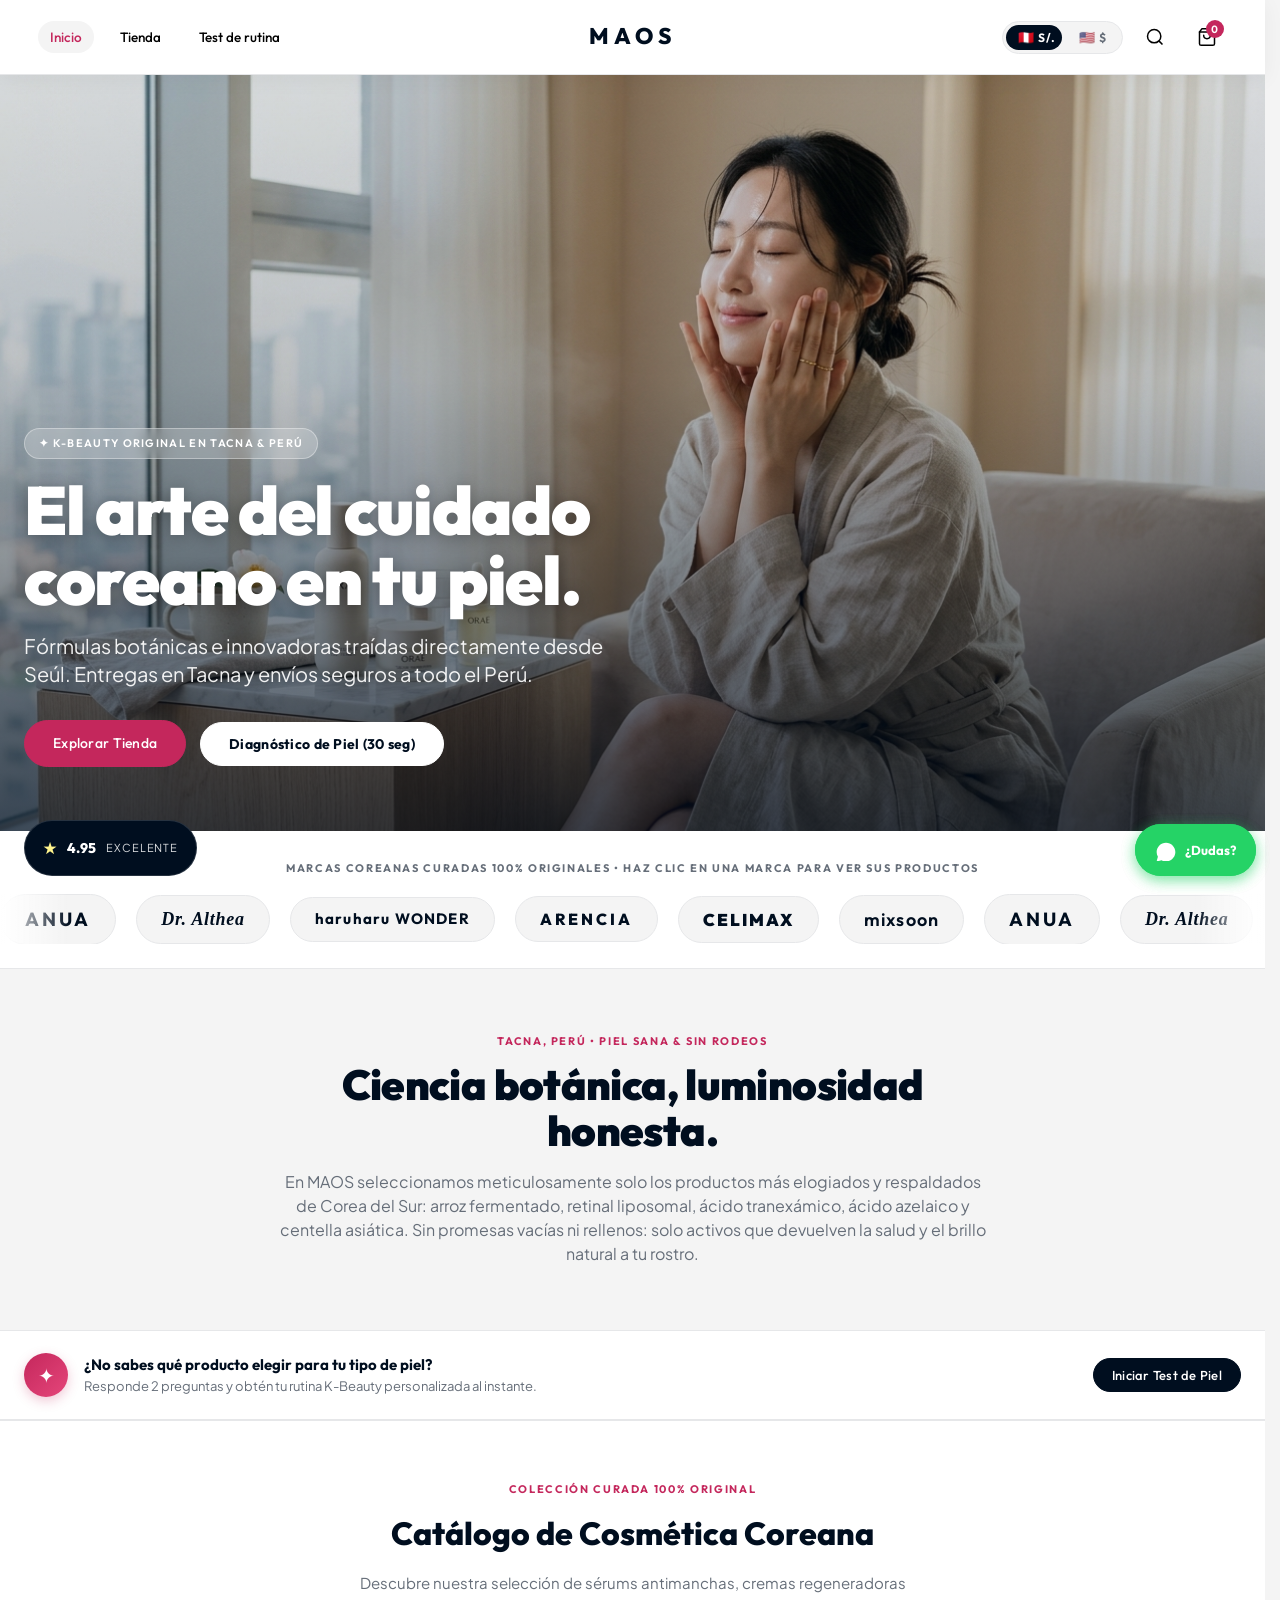
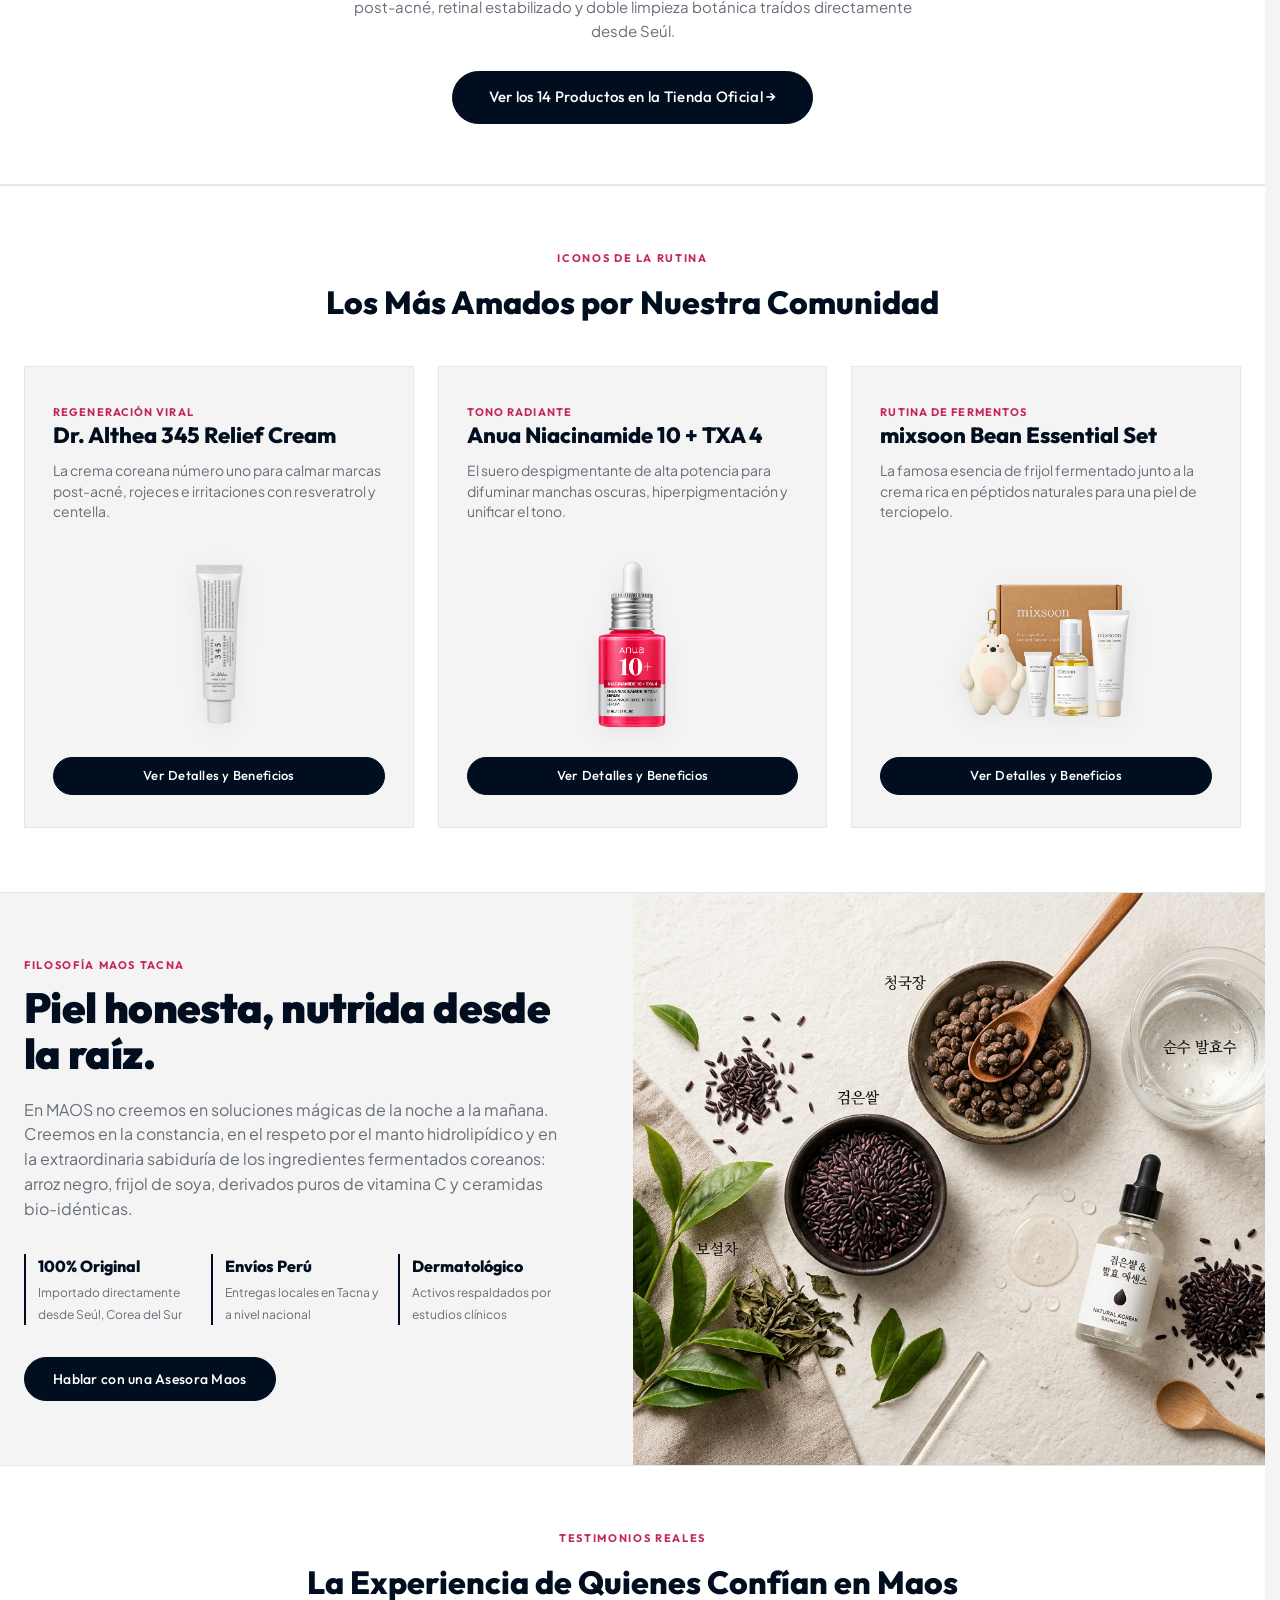
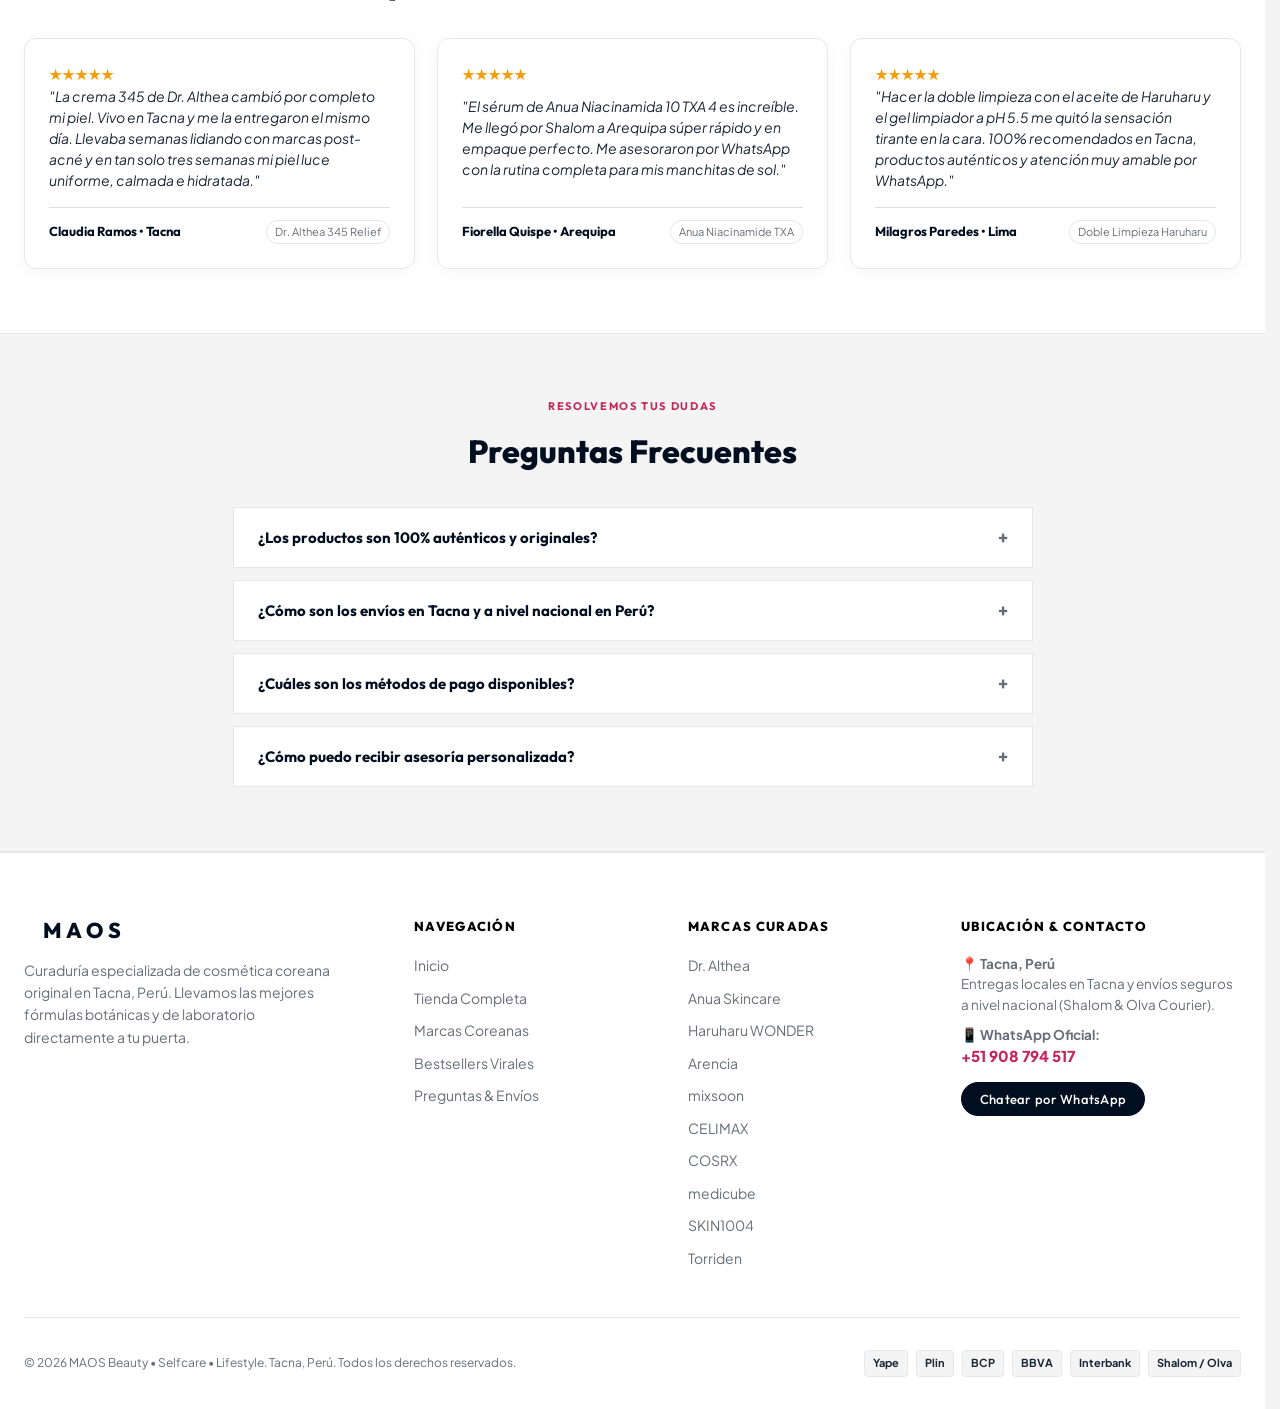
==== commit 383f4c86: "V4" ====
--- a/index.html
+++ b/index.html
@@ -872,11 +872,14 @@
           <ul>
             <li><a href="tienda.html" onclick="sessionStorage.setItem('filterBrand','Dr. Althea');">Dr. Althea</a></li>
             <li><a href="tienda.html" onclick="sessionStorage.setItem('filterBrand','Anua');">Anua Skincare</a></li>
-            <li><a href="tienda.html" onclick="sessionStorage.setItem('filterBrand','Haruharu WONDER');">Haruharu
-                WONDER</a></li>
+            <li><a href="tienda.html" onclick="sessionStorage.setItem('filterBrand','Haruharu WONDER');">Haruharu WONDER</a></li>
             <li><a href="tienda.html" onclick="sessionStorage.setItem('filterBrand','Arencia');">Arencia</a></li>
             <li><a href="tienda.html" onclick="sessionStorage.setItem('filterBrand','mixsoon');">mixsoon</a></li>
             <li><a href="tienda.html" onclick="sessionStorage.setItem('filterBrand','CELIMAX');">CELIMAX</a></li>
+            <li><a href="tienda.html" onclick="sessionStorage.setItem('filterBrand','COSRX');">COSRX</a></li>
+            <li><a href="tienda.html" onclick="sessionStorage.setItem('filterBrand','medicube');">medicube</a></li>
+            <li><a href="tienda.html" onclick="sessionStorage.setItem('filterBrand','SKIN1004');">SKIN1004</a></li>
+            <li><a href="tienda.html" onclick="sessionStorage.setItem('filterBrand','Torriden');">Torriden</a></li>
           </ul>
         </div>
 
@@ -919,7 +922,7 @@
   </footer>
 
   <!-- Scripts -->
-  <script src="app.js?v=12"></script>
+  <script src="app.js?v=21"></script>
 </body>
 
 </html>
--- a/index.css
+++ b/index.css
@@ -1254,6 +1254,33 @@
 .brand-logo-text.mixsoon {
   font-size: 18px;
   font-weight: 600;
+  letter-spacing: 0.06em;
+  text-transform: lowercase;
+}
+
+.brand-logo-text.skin1004 {
+  font-size: 17px;
+  font-weight: 800;
+  letter-spacing: 0.14em;
+  text-transform: uppercase;
+}
+
+.brand-logo-text.cosrx {
+  font-size: 18px;
+  font-weight: 800;
+  letter-spacing: 0.12em;
+  text-transform: uppercase;
+}
+
+.brand-logo-text.torriden {
+  font-size: 17px;
+  font-weight: 700;
+  letter-spacing: 0.08em;
+}
+
+.brand-logo-text.medicube {
+  font-size: 17px;
+  font-weight: 700;
   letter-spacing: 0.06em;
   text-transform: lowercase;
 }
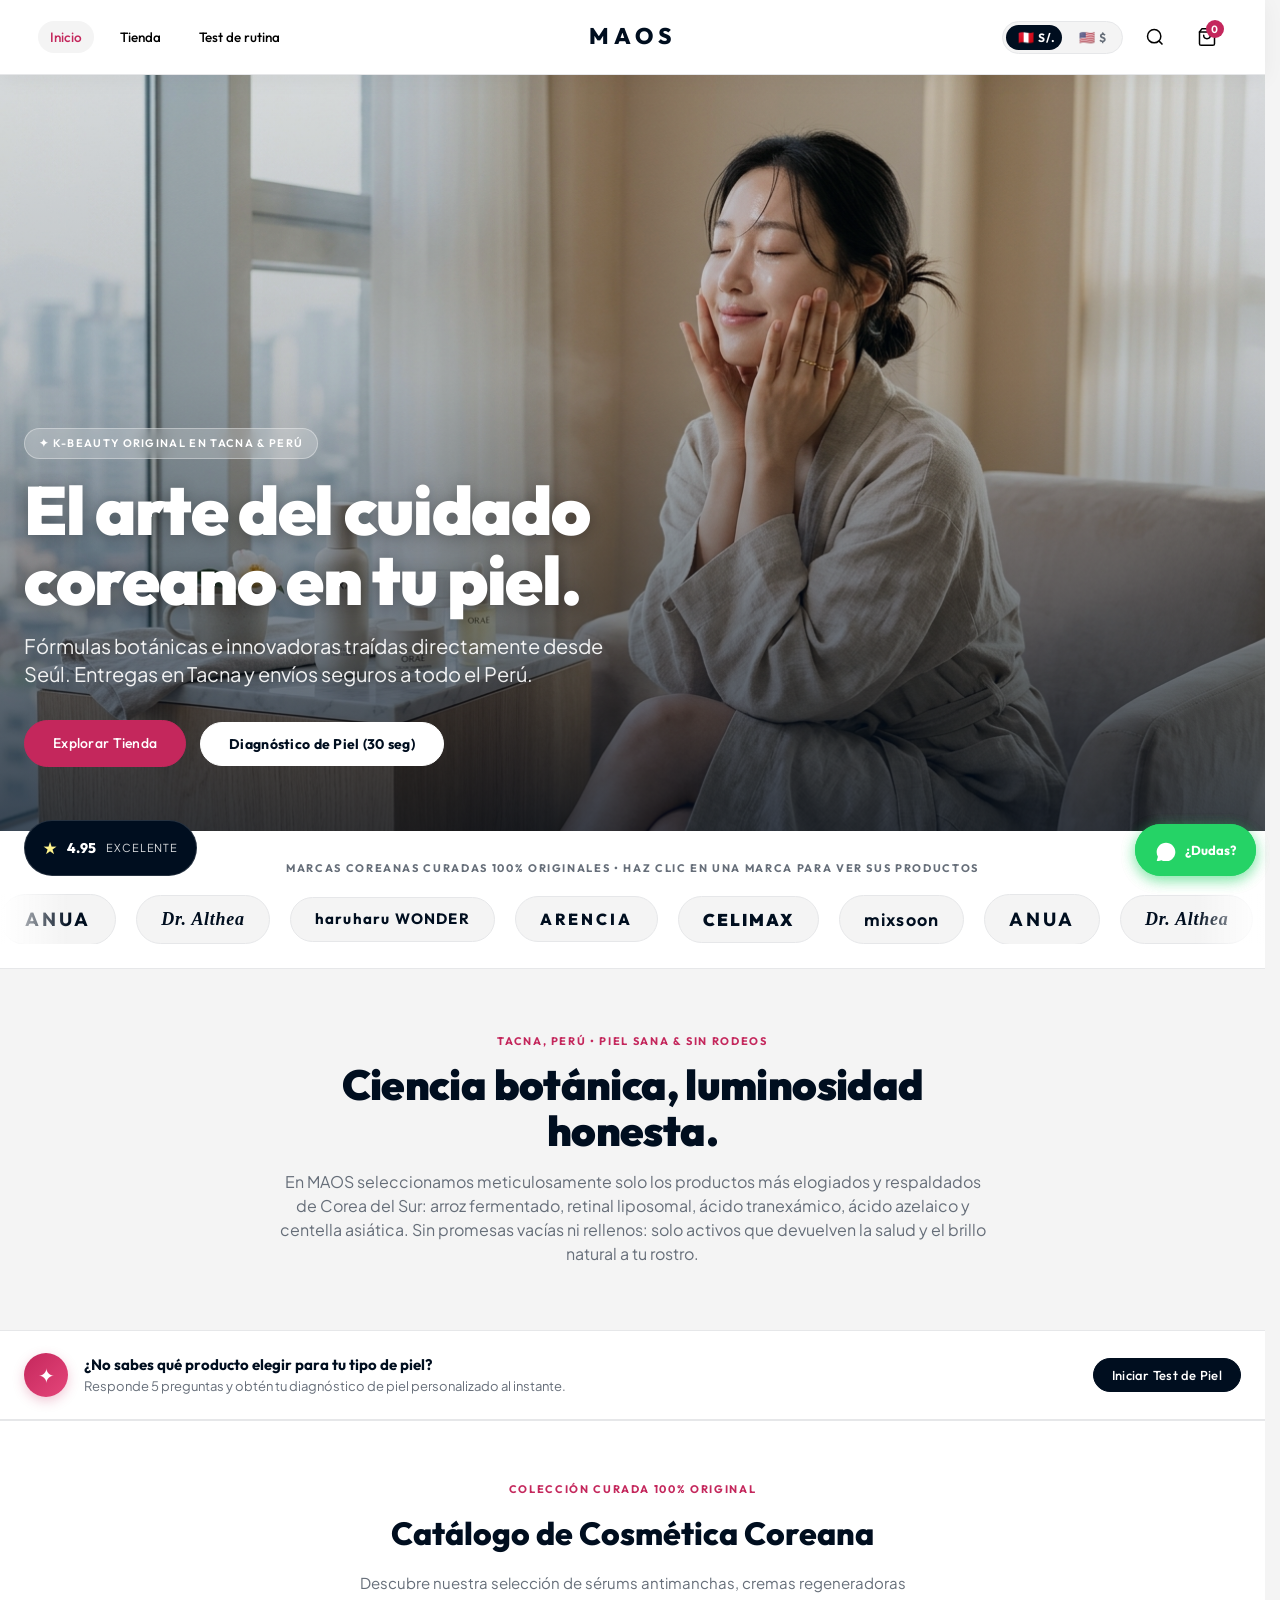
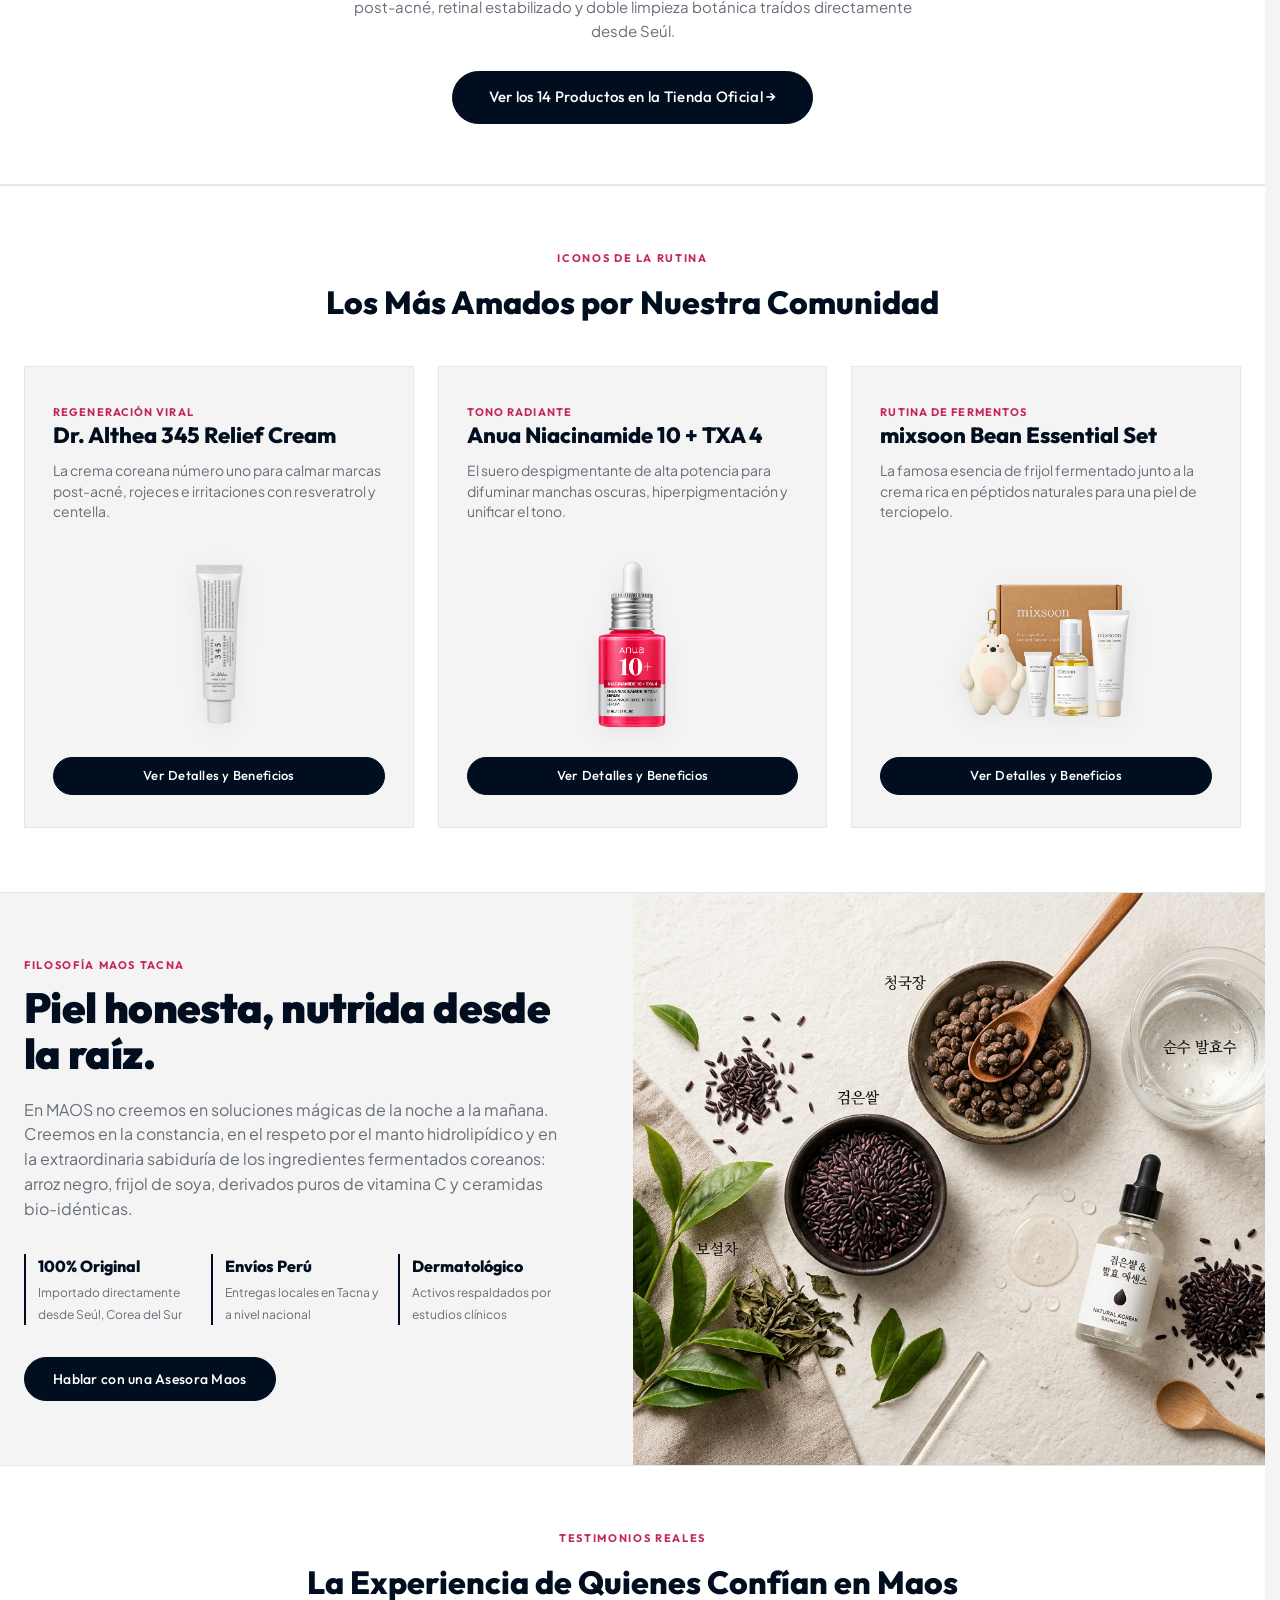
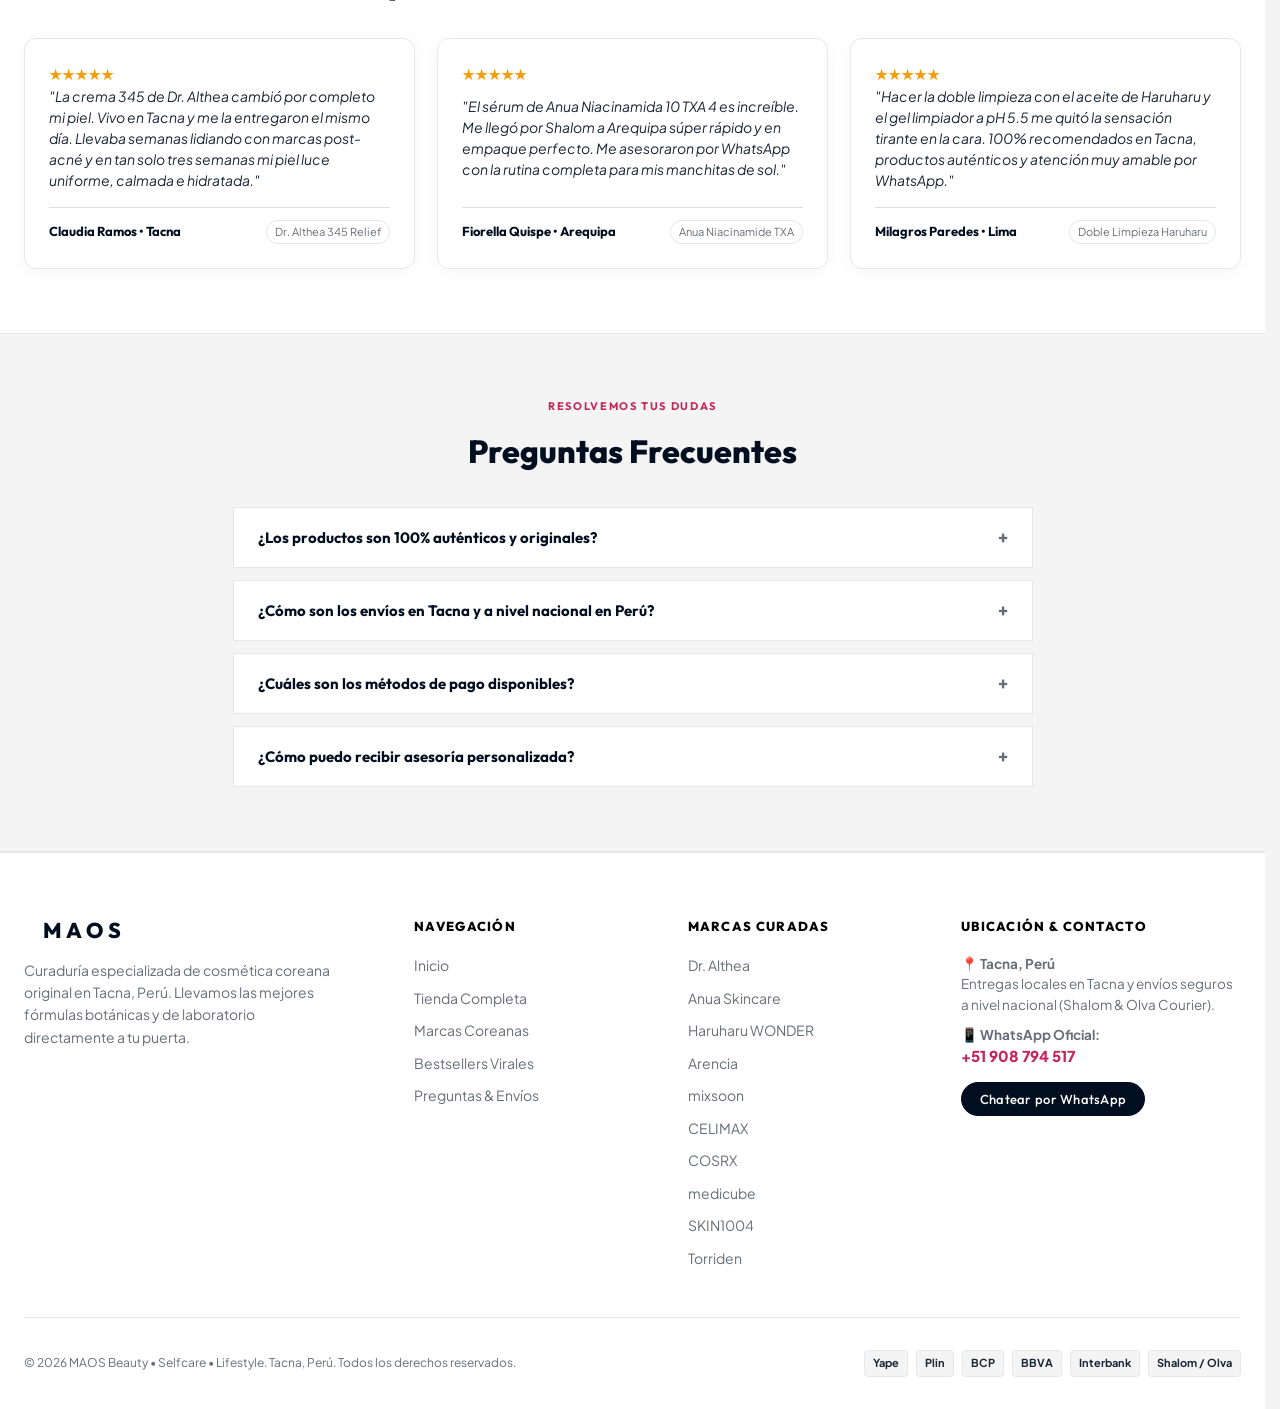
==== commit 16dfa9a0: "V5" ====
--- a/index.html
+++ b/index.html
@@ -322,7 +322,7 @@
             <div class="quiz-teaser-strip-icon">✦</div>
             <div class="quiz-teaser-strip-text">
               <strong>¿No sabes qué producto elegir para tu tipo de piel?</strong>
-              <span>Responde 2 preguntas y obtén tu rutina K-Beauty personalizada al instante.</span>
+              <span>Responde 5 preguntas y obtén tu diagnóstico de piel personalizado al instante.</span>
             </div>
           </div>
           <button class="btn-pill btn-pill-primary btn-pill-sm" id="startQuizBtn">
@@ -680,68 +680,141 @@
   </div>
 
   <!-- ROUTINE QUIZ MODAL -->
-  <div class="modal-backdrop" id="quizModal" aria-hidden="true">
-    <div class="quiz-card" role="dialog" aria-modal="true">
-      <button class="modal-close-btn" id="quizClose" aria-label="Cerrar test">✕</button>
-
-      <!-- Step 1 -->
-      <div class="quiz-step active" id="quizStep1">
-        <h3>Paso 1: ¿Cómo describirías tu piel?</h3>
-        <p class="subtitle">Selecciona la opción que mejor represente tu estado diario:</p>
-        <div class="quiz-options-grid">
-          <button class="quiz-opt-btn" onclick="selectQuizType('grasa')">
-            <strong>Mixta a Grasa</strong>
-            <span>Brillo en zona T, tendencia a poros dilatados y puntos negros.</span>
-          </button>
-          <button class="quiz-opt-btn" onclick="selectQuizType('seca')">
-            <strong>Seca a Deshidratada</strong>
-            <span>Sensación tirante, falta de luminosidad y textura áspera.</span>
-          </button>
-          <button class="quiz-opt-btn" onclick="selectQuizType('sensible')">
-            <strong>Sensible / Reactiva</strong>
-            <span>Se enrojece con facilidad, picor o intolerancia a fórmulas pesadas.</span>
-          </button>
-          <button class="quiz-opt-btn" onclick="selectQuizType('normal')">
-            <strong>Equilibrada / Normal</strong>
-            <span>Busca mantener hidratación y prevenir los signos de la edad.</span>
-          </button>
-        </div>
-      </div>
-
-      <!-- Step 2 -->
-      <div class="quiz-step" id="quizStep2">
-        <h3>Paso 2: ¿Cuál es tu objetivo prioritario?</h3>
-        <p class="subtitle">¿Qué te gustaría transformar o mejorar primero en tu piel?</p>
-        <div class="quiz-options-grid">
-          <button class="quiz-opt-btn" onclick="selectQuizGoal('manchas')">
-            <strong>Atenuar Manchas & Tono</strong>
-            <span>Manchas de sol o marcas post-acné oscuras.</span>
-          </button>
-          <button class="quiz-opt-btn" onclick="selectQuizGoal('rojeces')">
-            <strong>Calmar Rojeces & Brotes</strong>
-            <span>Alivio inmediato de inflamación y rojeces reactivas.</span>
-          </button>
-          <button class="quiz-opt-btn" onclick="selectQuizGoal('antiedad')">
-            <strong>Firmeza, Poros & Líneas</strong>
-            <span>Retinoides, elasticidad y textura ultra suave.</span>
-          </button>
-          <button class="quiz-opt-btn" onclick="selectQuizGoal('hidratacion')">
-            <strong>Efecto Glass Skin / Hidratación</strong>
-            <span>Aspecto jugoso, barrera fuerte y resplandor natural.</span>
-          </button>
-        </div>
-      </div>
-
-      <!-- Step 3: Recommendations -->
-      <div class="quiz-step" id="quizStep3">
-        <h3>¡Tu Diagnóstico de Belleza está Listo!</h3>
-        <p class="subtitle">Fórmulas seleccionadas para sincronizar con tus necesidades:</p>
-        <div id="quizResultsContainer">
-          <!-- Injected dynamically -->
-        </div>
-      </div>
-    </div>
+<div class="modal-backdrop" id="quizModal" aria-hidden="true">
+  <div class="quiz-card" role="dialog" aria-modal="true">
+    <button class="modal-close-btn" id="quizClose" aria-label="Cerrar test">&#x2715;</button>
+
+    <!-- Progress Bar -->
+    <div class="quiz-progress-wrap">
+      <span id="quizProgressLabel">Paso 1 de 5</span>
+      <div class="quiz-progress-track">
+        <div class="quiz-progress-fill" id="quizProgressBar"></div>
+      </div>
+    </div>
+
+    <!-- Step 1: Tipo de piel -->
+    <div class="quiz-step active" id="quizStep1">
+      <h3>Paso 1: &iquest;C&oacute;mo es tu piel?</h3>
+      <p class="subtitle">Selecciona el tipo que mejor define tu piel al despertar, sin productos:</p>
+      <div class="quiz-options-grid">
+        <button class="quiz-opt-btn" onclick="selectQuizType('grasa')">
+          <strong>Mixta a Grasa</strong>
+          <span>Brillo en zona T, poros visibles y tendencia a puntos negros o granos.</span>
+        </button>
+        <button class="quiz-opt-btn" onclick="selectQuizType('mixta')">
+          <strong>Mixta Equilibrada</strong>
+          <span>Zona T algo brillante pero mejillas normales o secas.</span>
+        </button>
+        <button class="quiz-opt-btn" onclick="selectQuizType('seca')">
+          <strong>Seca / Deshidratada</strong>
+          <span>Sensaci&oacute;n tirante, opacidad, descamaci&oacute;n o aspecto apagado.</span>
+        </button>
+        <button class="quiz-opt-btn" onclick="selectQuizType('sensible')">
+          <strong>Sensible / Reactiva</strong>
+          <span>Se enrojece, pica o reacciona f&aacute;cilmente a cambios o productos nuevos.</span>
+        </button>
+      </div>
+    </div>
+
+    <!-- Step 2: Sensibilidad -->
+    <div class="quiz-step" id="quizStep2">
+      <h3>Paso 2: &iquest;Qu&eacute; tan sensible es tu piel?</h3>
+      <p class="subtitle">Esto nos ayuda a elegir activos que tu barrera cut&aacute;nea pueda tolerar bien:</p>
+      <div class="quiz-options-grid">
+        <button class="quiz-opt-btn" onclick="selectQuizSensitivity('alta')">
+          <strong>Muy Sensible</strong>
+          <span>Cualquier activo nuevo le genera ardor, enrojecimiento o granitos. Prefiero f&oacute;rmulas ultra suaves.</span>
+        </button>
+        <button class="quiz-opt-btn" onclick="selectQuizSensitivity('moderada')">
+          <strong>Moderada</strong>
+          <span>Tolera bien la mayor&iacute;a de productos pero reacciona ante concentraciones altas.</span>
+        </button>
+        <button class="quiz-opt-btn" onclick="selectQuizSensitivity('baja')">
+          <strong>Resistente</strong>
+          <span>Raramente reacciona. Puede tolerar activos potentes como retinol o vitamina C pura.</span>
+        </button>
+      </div>
+    </div>
+
+    <!-- Step 3: Objetivo -->
+    <div class="quiz-step" id="quizStep3">
+      <h3>Paso 3: &iquest;Cu&aacute;l es tu prioridad?</h3>
+      <p class="subtitle">&iquest;Qu&eacute; transformaci&oacute;n cut&aacute;nea quieres ver primero?</p>
+      <div class="quiz-options-grid">
+        <button class="quiz-opt-btn" onclick="selectQuizGoal('manchas')">
+          <strong>&#x2728; Manchas &amp; Luminosidad</strong>
+          <span>Atenuar marcas de acn&eacute;, manchas de sol o tono desigual. Quiero una piel m&aacute;s uniforme y brillante.</span>
+        </button>
+        <button class="quiz-opt-btn" onclick="selectQuizGoal('rojeces')">
+          <strong>&#x1F33F; Calmar Rojeces &amp; Brotes</strong>
+          <span>Desinflamar, calmar la reactividad y reconstruir la barrera da&ntilde;ada.</span>
+        </button>
+        <button class="quiz-opt-btn" onclick="selectQuizGoal('antiedad')">
+          <strong>&#x23F3; Firmeza &amp; Antiedad</strong>
+          <span>Reducir l&iacute;neas finas, afinar textura y aportar densidad y elasticidad.</span>
+        </button>
+        <button class="quiz-opt-btn" onclick="selectQuizGoal('hidratacion')">
+          <strong>&#x1F4A7; Glass Skin / Hidrataci&oacute;n</strong>
+          <span>Piel rellena, jugosa y barrera cut&aacute;nea s&oacute;lida. Efecto &ldquo;piel de cristal&rdquo;.</span>
+        </button>
+        <button class="quiz-opt-btn" onclick="selectQuizGoal('poros')">
+          <strong>&#x1F52C; Poros &amp; Textura</strong>
+          <span>Minimizar poros visibles, controlar sebo y obtener una superficie lisa y refinada.</span>
+        </button>
+      </div>
+    </div>
+
+    <!-- Step 4: Estilo de vida -->
+    <div class="quiz-step" id="quizStep4">
+      <h3>Paso 4: &iquest;Cu&aacute;l es tu rutina de vida?</h3>
+      <p class="subtitle">Tu entorno y h&aacute;bitos diarios influyen en qu&eacute; productos ser&aacute;n m&aacute;s efectivos para ti:</p>
+      <div class="quiz-options-grid">
+        <button class="quiz-opt-btn" onclick="selectQuizLifestyle('sol')">
+          <strong>&#x2600;&#xFE0F; Exposici&oacute;n Solar Frecuente</strong>
+          <span>Salgo mucho al sol (trabajo, deporte, actividades al aire libre). La fotoprotecci&oacute;n es clave.</span>
+        </button>
+        <button class="quiz-opt-btn" onclick="selectQuizLifestyle('maquillaje')">
+          <strong>&#x1F484; Uso Maquillaje a Diario</strong>
+          <span>Llevo base, corrector u otros productos de cobertura la mayor&iacute;a de d&iacute;as.</span>
+        </button>
+        <button class="quiz-opt-btn" onclick="selectQuizLifestyle('noche')">
+          <strong>&#x1F319; Enfoque en Noche / Recuperaci&oacute;n</strong>
+          <span>Mi momento favorito es la rutina nocturna. Busco activos de reparaci&oacute;n mientras duermo.</span>
+        </button>
+        <button class="quiz-opt-btn" onclick="selectQuizLifestyle('minimalista')">
+          <strong>&#x26A1; Rutina Minimalista</strong>
+          <span>Prefiero pocos pasos pero muy efectivos. No tengo mucho tiempo.</span>
+        </button>
+      </div>
+    </div>
+
+    <!-- Step 5: Edad de la piel -->
+    <div class="quiz-step" id="quizStep5">
+      <h3>Paso 5: &iquest;Cu&aacute;l es tu rango de edad?</h3>
+      <p class="subtitle">La edad biol&oacute;gica de la piel determina qu&eacute; activos son prioritarios en tu protocolo:</p>
+      <div class="quiz-options-grid">
+        <button class="quiz-opt-btn" onclick="selectQuizSkinAge('teen')">
+          <strong>15 &ndash; 25 a&ntilde;os</strong>
+          <span>Piel joven: objetivo principal es prevenci&oacute;n, control de granos y base protectora sana.</span>
+        </button>
+        <button class="quiz-opt-btn" onclick="selectQuizSkinAge('adulta')">
+          <strong>26 &ndash; 40 a&ntilde;os</strong>
+          <span>Piel adulta: primeros signos de envejecimiento, manchas y necesidad de activos m&aacute;s potentes.</span>
+        </button>
+        <button class="quiz-opt-btn" onclick="selectQuizSkinAge('madura')">
+          <strong>40+ a&ntilde;os</strong>
+          <span>Piel madura: p&eacute;rdida de firmeza, arrugas, manchas intensas. Necesita regeneraci&oacute;n profunda.</span>
+        </button>
+      </div>
+    </div>
+
+    <!-- Step 6: Results -->
+    <div class="quiz-step" id="quizStep6">
+      <div id="quizResultsContainer"></div>
+    </div>
+
   </div>
+</div>
 
   <!-- TRUST REVIEWS MODAL -->
   <div class="modal-backdrop" id="trustModal" aria-hidden="true">
@@ -922,7 +995,7 @@
   </footer>
 
   <!-- Scripts -->
-  <script src="app.js?v=21"></script>
+  <script src="app.js?v=23"></script>
 </body>
 
 </html>
--- a/index.css
+++ b/index.css
@@ -661,7 +661,8 @@
 }
 
 .mobile-drawer-bottom-bar {
-  display: none; /* replaced by .mobile-currency-row */
+  display: none;
+  /* replaced by .mobile-currency-row */
 }
 
 .mobile-currency-select-wrap {
@@ -795,7 +796,8 @@
   transform: translateY(0);
 }
 
-@media (hover: none), (max-width: 768px) {
+@media (hover: none),
+(max-width: 768px) {
   .card-quick-add-bag {
     opacity: 1;
     transform: translateY(0);
@@ -1090,10 +1092,12 @@
     text-align: center;
     gap: 16px;
   }
+
   .quiz-teaser-strip-left {
     flex-direction: column;
     text-align: center;
   }
+
   .quiz-teaser-strip-text {
     align-items: center;
     text-align: center;
@@ -1450,78 +1454,7 @@
   background-image: url("data:image/svg2+xml,%3Csvg xmlns='http://www.w3.org/2000/svg' width='12' height='12' viewBox='0 0 24 24' fill='none' stroke='%23ffffff' stroke-width='2.5' stroke-linecap='round' stroke-linejoin='round'%3E%3Cpolyline points='6 9 12 15 18 9'%3E%3C/polyline%3E%3C/svg%3E");
 }
 
-/* Active Filters Indicator Chips */
-.active-filters-bar {
-  display: flex;
-  align-items: center;
-  gap: 10px;
-  flex-wrap: wrap;
-  margin-top: 14px;
-  padding: 6px 12px;
-  background-color: rgba(0, 14, 31, 0.03);
-  border-radius: var(--radius-buttons);
-}
-
-.active-filters-label {
-  font-family: var(--font-display);
-  font-size: 12px;
-  font-weight: 600;
-  color: var(--color-slate-gray);
-  text-transform: uppercase;
-  letter-spacing: 0.08em;
-}
-
-.active-filters-chips {
-  display: flex;
-  align-items: center;
-  gap: 8px;
-  flex-wrap: wrap;
-}
-
-.active-filter-chip {
-  display: inline-flex;
-  align-items: center;
-  gap: 6px;
-  background-color: var(--color-paper-white);
-  border: 1px solid var(--color-cloud-veil);
-  border-radius: var(--radius-tags);
-  padding: 4px 12px;
-  font-family: var(--font-display);
-  font-size: 12px;
-  font-weight: 600;
-  color: var(--color-midcurrent-navy);
-}
-
-.active-filter-chip button {
-  background: none;
-  border: none;
-  cursor: pointer;
-  color: var(--color-slate-gray);
-  font-size: 14px;
-  padding: 0;
-  display: inline-flex;
-  align-items: center;
-  justify-content: center;
-  transition: color var(--transition-fast);
-}
-
-.active-filter-chip button:hover {
-  color: var(--color-deep-cobalt);
-}
-
-.btn-clear-all-filters {
-  background: none;
-  border: none;
-  font-family: var(--font-display);
-  font-size: 12px;
-  font-weight: 600;
-  color: var(--color-deep-cobalt);
-  cursor: pointer;
-  text-decoration: underline;
-  padding: 4px 8px;
-  margin-left: auto;
-  transition: opacity var(--transition-fast);
-}
+
 
 .btn-clear-all-filters:hover {
   opacity: 0.75;
@@ -1536,6 +1469,7 @@
   gap: clamp(12px, 1.5vw, 20px);
   width: 100%;
   box-sizing: border-box;
+  margin-bottom: 20px;
 }
 
 .product-card {
@@ -3399,6 +3333,7 @@
   color: var(--color-slate-gray);
   line-height: 1.6;
 }
+
 /* Inline hero for tienda page (A-dam style: title above filters) */
 .catalog-page-hero-inline {
   padding: 36px 0 24px;
@@ -5390,3 +5325,212 @@
 body.pdp-page .site-footer {
   background-color: #ffffff !important;
 }
+
+
+/* Filter Drawer: Search input should not stretch vertically */
+.drawer-search.search-input-pill {
+  flex: none;
+  width: 100%;
+  min-width: 0;
+}
+
+.drawer-search.search-input-pill input {
+  width: 100%;
+}
+
+/* Drawer select arrow fix */
+.drawer-select {
+  appearance: none;
+  -webkit-appearance: none;
+  background-image: url("data:image/svg+xml,%3Csvg xmlns='http://www.w3.org/2000/svg' width='12' height='12' viewBox='0 0 24 24' fill='none' stroke='%23666e79' stroke-width='2.5' stroke-linecap='round' stroke-linejoin='round'%3E%3Cpolyline points='6 9 12 15 18 9'%3E%3C/polyline%3E%3C/svg%3E");
+  background-repeat: no-repeat;
+  background-position: right 14px center;
+  background-size: 14px;
+}
+
+.drawer-select.active-filter {
+  background-image: url("data:image/svg+xml,%3Csvg xmlns='http://www.w3.org/2000/svg' width='12' height='12' viewBox='0 0 24 24' fill='none' stroke='%23000e1f' stroke-width='2.5' stroke-linecap='round' stroke-linejoin='round'%3E%3Cpolyline points='6 9 12 15 18 9'%3E%3C/polyline%3E%3C/svg%3E");
+  border-color: var(--color-midcurrent-navy);
+  background-color: #f5f8ff;
+  color: var(--color-midcurrent-navy);
+  font-weight: 700;
+}
+
+/* Active filter chips — improved aesthetics */
+.active-filters-bar {
+  display: flex;
+  align-items: center;
+  gap: 10px;
+  flex-wrap: wrap;
+  padding: 10px 0;
+  background-color: transparent;
+  border-top: 1px solid var(--color-cloud-veil);
+  border-bottom: 1px solid var(--color-cloud-veil);
+  margin-bottom: 4px;
+}
+
+.active-filter-chip {
+  display: inline-flex;
+  align-items: center;
+  gap: 5px;
+  background: #f0f4ff;
+  border: 1px solid rgba(196, 39, 92, 0.2);
+  border-radius: 99px;
+  padding: 5px 10px 5px 12px;
+  font-size: 12px;
+  font-weight: 600;
+  color: var(--color-midcurrent-navy);
+  transition: background 0.15s ease;
+}
+
+.active-filter-chip:hover {
+  background: #e8eeff;
+}
+
+.active-filter-chip button {
+  background: rgba(0, 0, 0, 0.08);
+  border: none;
+  cursor: pointer;
+  color: var(--color-midcurrent-navy);
+  font-size: 11px;
+  width: 16px;
+  height: 16px;
+  display: inline-flex;
+  align-items: center;
+  justify-content: center;
+  border-radius: 50%;
+  padding: 0;
+  transition: background 0.15s ease;
+}
+
+.active-filter-chip button:hover {
+  background: rgba(196, 39, 92, 0.15);
+  color: var(--color-deep-cobalt);
+}
+
+.btn-clear-all-filters {
+  margin-left: auto;
+  background: none;
+  border: none;
+  font-size: 12px;
+  font-weight: 700;
+  color: var(--color-deep-cobalt);
+  cursor: pointer;
+  text-decoration: underline;
+  text-underline-offset: 2px;
+  padding: 2px 0;
+  transition: opacity 0.15s ease;
+  white-space: nowrap;
+}
+
+.btn-clear-all-filters:hover {
+  opacity: 0.75;
+}
+
+/* Toolbar count badge when filters are active */
+#filterToolbarCount {
+  transition: color 0.2s ease;
+}
+
+/* Filter drawer: Reduce gap in body for more compact look */
+.filter-drawer-body {
+  gap: 24px;
+}
+
+/* Empty state improvement */
+.products-empty-state {
+  grid-column: 1 / -1;
+  display: flex;
+  flex-direction: column;
+  align-items: center;
+  justify-content: center;
+  padding: 80px 20px;
+  text-align: center;
+  background: #fff;
+  border: 1px solid var(--color-cloud-veil);
+}
+
+.products-empty-state svg {
+  color: var(--color-cloud-veil);
+  margin-bottom: 16px;
+}
+
+.products-empty-state p {
+  font-size: 15px;
+  color: var(--color-slate-gray);
+  margin-bottom: 20px;
+  max-width: 280px;
+  line-height: 1.5;
+}
+
+/* ===== QUIZ PROGRESS BAR ===== */
+.quiz-progress-wrap {
+  margin-bottom: 24px;
+  display: flex;
+  flex-direction: column;
+  gap: 6px;
+}
+
+.quiz-progress-track {
+  height: 4px;
+  background: var(--color-cloud-veil);
+  border-radius: 99px;
+  overflow: hidden;
+}
+
+.quiz-progress-fill {
+  height: 100%;
+  background: linear-gradient(90deg, var(--color-deep-cobalt), #e5467a);
+  border-radius: 99px;
+  width: 0%;
+  transition: width 0.4s ease;
+}
+
+#quizProgressLabel {
+  font-size: 11px;
+  font-weight: 700;
+  letter-spacing: 0.08em;
+  text-transform: uppercase;
+  color: var(--color-slate-gray);
+}
+
+/* Diagnosis header */
+.quiz-diagnosis-header {
+  margin-bottom: 16px;
+}
+
+.quiz-diagnosis-eyebrow {
+  display: block;
+  font-size: 11px;
+  font-weight: 700;
+  letter-spacing: 0.1em;
+  text-transform: uppercase;
+  color: var(--color-deep-cobalt);
+  margin-bottom: 4px;
+}
+
+/* Step label inside routine items */
+.routine-step-num-wrap {
+  display: flex;
+  flex-direction: column;
+  align-items: center;
+  gap: 2px;
+  flex-shrink: 0;
+  min-width: 36px;
+}
+
+.routine-step-label {
+  font-size: 9px;
+  font-weight: 700;
+  letter-spacing: 0.04em;
+  text-transform: uppercase;
+  color: var(--color-slate-gray);
+  text-align: center;
+  line-height: 1.2;
+}
+
+/* Quiz card scroll */
+.quiz-card {
+  max-height: 90vh;
+  overflow-y: auto;
+}
